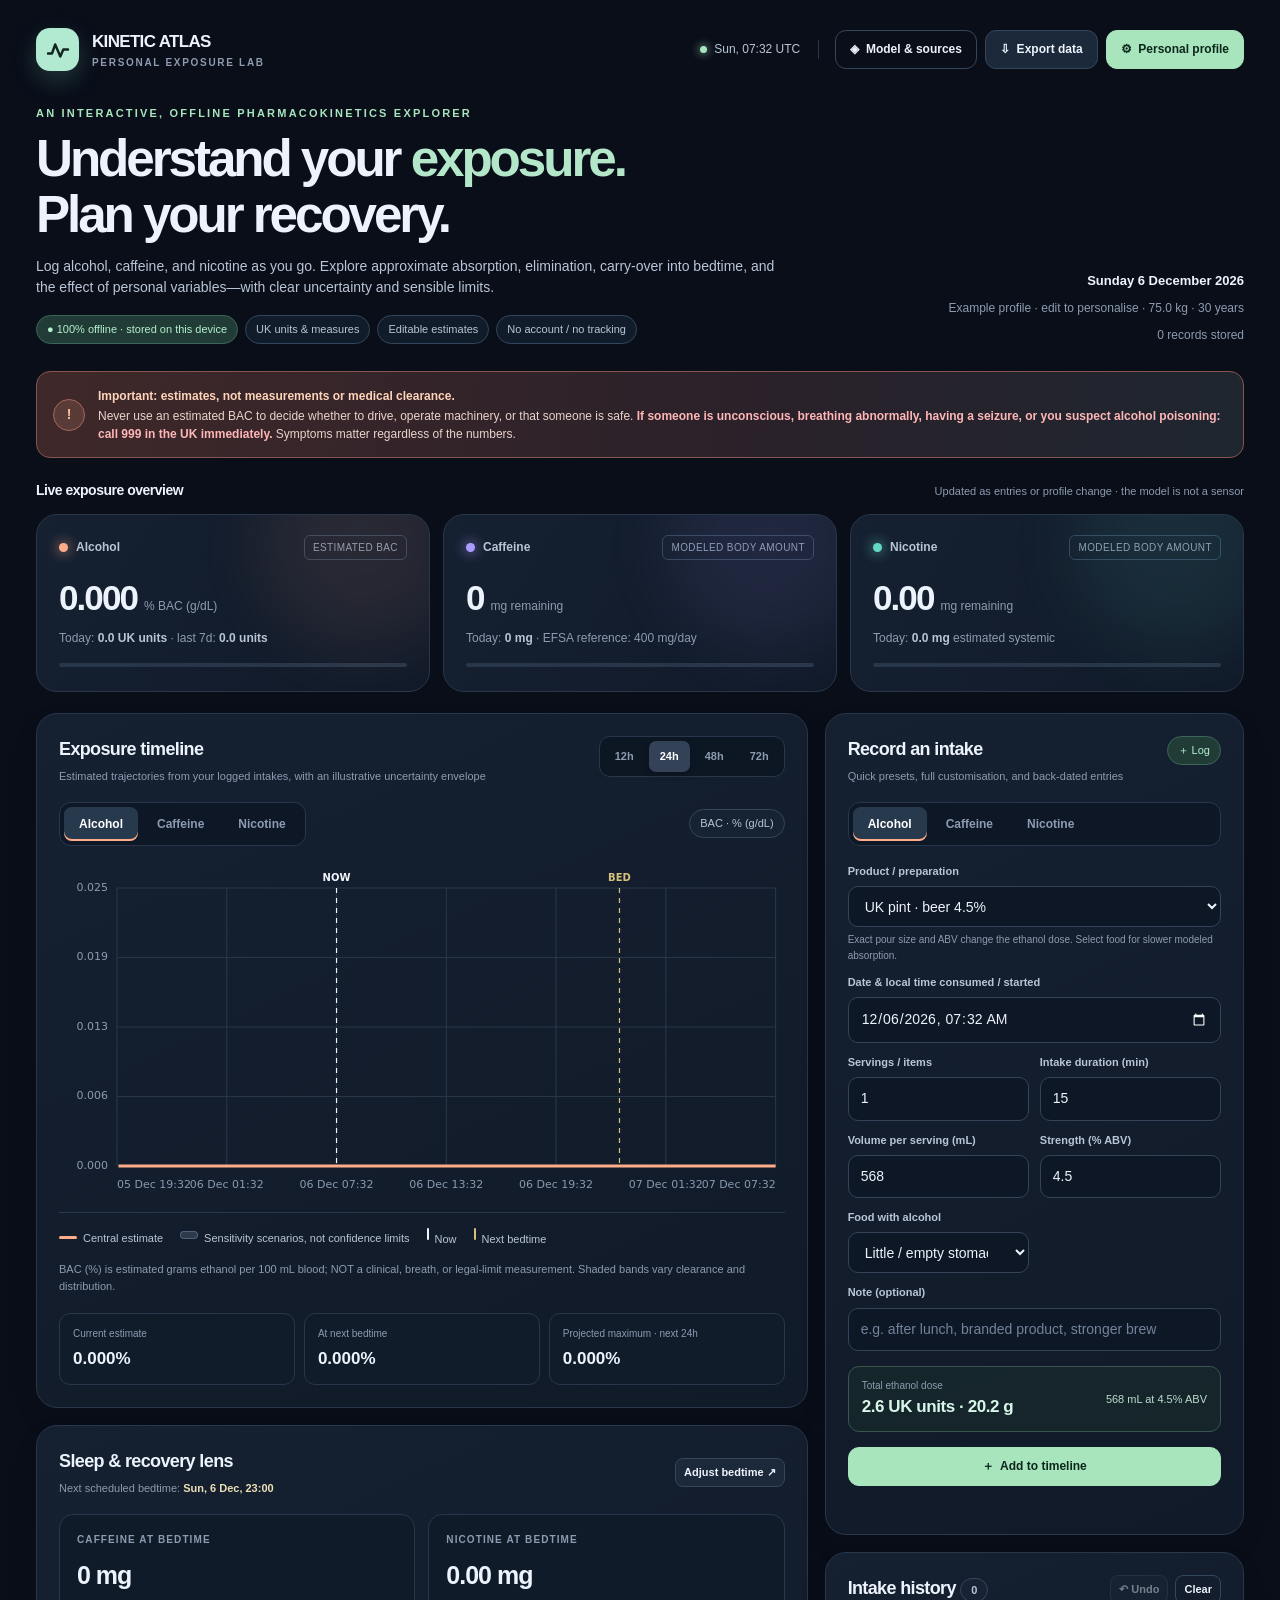
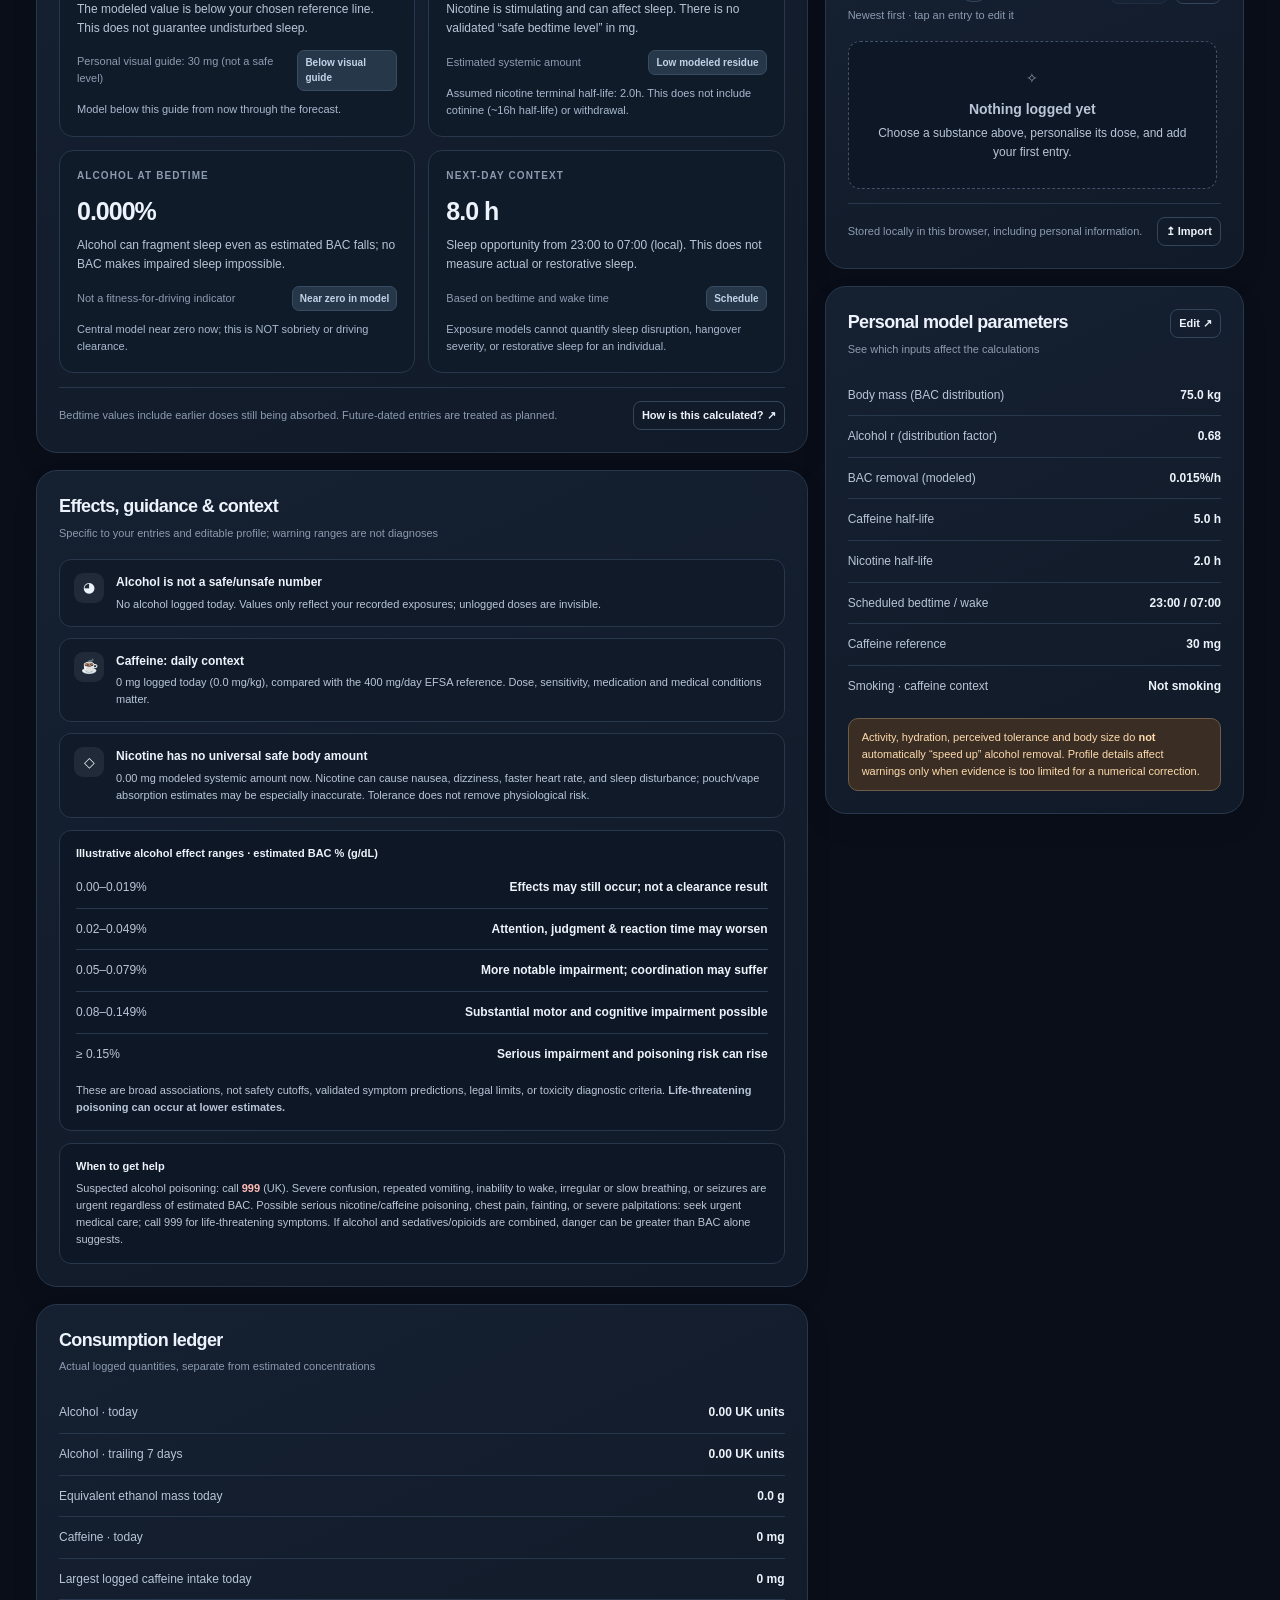
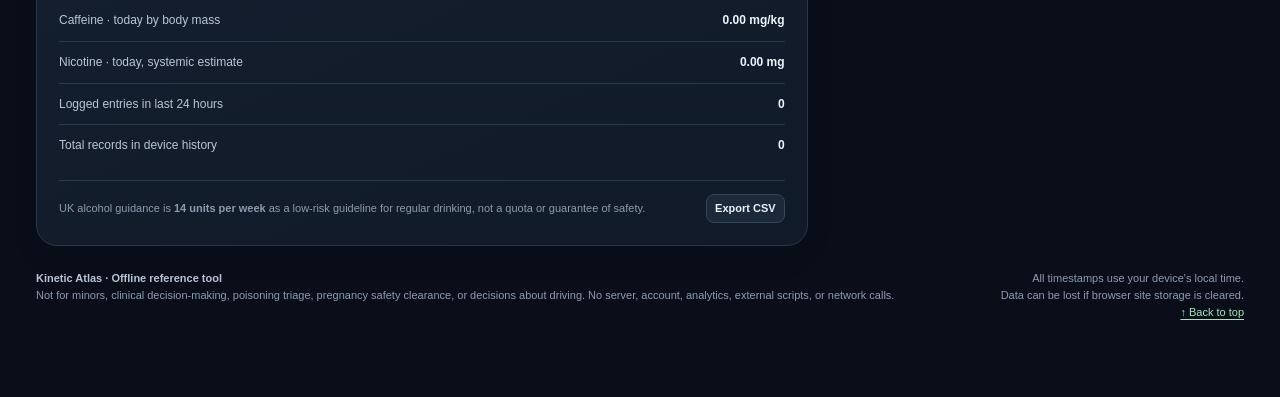
==== kinetic_atlas.html @ ae0a42f5 "Initial commit: standalone Kinetic Atlas page and CLAUDE.md" ====
<!DOCTYPE html><html lang="en"><head><meta charset="utf-8"><meta name="viewport" content="width=device-width,initial-scale=1"><meta name="theme-color" content="#0b111d"><meta name="description" content="Offline local-first alcohol caffeine nicotine pharmacokinetics explorer"><title>Kinetic Atlas · Personal exposure lab</title><style>
:root{color-scheme:dark;--bg:#090e19;--surface:#111a29;--border:#28374b;--border2:#34465c;--text:#edf3fc;--muted:#8d9bb0;--soft:#b9c5d6;--primary:#a8e5bd;--alc:#ffad89;--caf:#ac9cff;--nic:#63d9c5;--danger:#ff7d83;--warn:#ffd089;--shadow:0 20px 70px #0206105e;--radius:21px}*{box-sizing:border-box}[hidden]{display:none!important}html{scroll-behavior:smooth}body{margin:0;background:radial-gradient(ellipse 850px 480px at 8% -12%,#253e4d55,transparent 75%),radial-gradient(ellipse 1100px 600px at 97% -13%,#392b5b46,transparent 70%),var(--bg);font:14px/1.55 Inter,ui-sans-serif,-apple-system,BlinkMacSystemFont,"Segoe UI",sans-serif;color:var(--text);min-height:100vh}button,input,select,textarea{font:inherit}button{cursor:pointer}button:disabled{opacity:.45;cursor:not-allowed}a{color:var(--primary);text-decoration-thickness:1px;text-underline-offset:3px}a:focus-visible,button:focus-visible,input:focus-visible,select:focus-visible,textarea:focus-visible{outline:2px solid var(--primary);outline-offset:3px}h1,h2,h3,h4,p{margin:0}h1,h2,h3{letter-spacing:-.035em}p{color:var(--soft)}.shell{max-width:1510px;margin:auto;padding:28px 36px 76px}.topbar{display:flex;align-items:center;justify-content:space-between;gap:14px;flex-wrap:wrap;margin-bottom:34px}.brand{display:flex;align-items:center;gap:13px;text-decoration:none;color:var(--text)}.brandmark{width:43px;height:43px;border-radius:14px;background:#b1ead1;color:#11241d;display:grid;place-items:center;box-shadow:0 9px 24px #92e9c630}.brandname{font-size:17px;font-weight:850;letter-spacing:-.04em}.brandsub{font-size:10px;letter-spacing:.17em;color:var(--muted);font-weight:700}.toolbar{display:flex;align-items:center;gap:8px;flex-wrap:wrap}.live{font-variant-numeric:tabular-nums;color:var(--soft);border-right:1px solid var(--border);padding-right:18px;margin-right:8px;font-size:12px}.live i{display:inline-block;width:7px;height:7px;border-radius:50%;background:var(--primary);box-shadow:0 0 10px var(--primary);margin-right:7px}.btn{display:inline-flex;justify-content:center;align-items:center;gap:8px;padding:9px 14px;border:1px solid var(--border2);border-radius:11px;background:#1b293b;color:var(--text);font-weight:700;font-size:12px;transition:.15s ease;min-height:39px}.btn:hover{background:#28394c;border-color:#5d7085}.btn-primary{background:var(--primary);border-color:var(--primary);color:#0c271c}.btn-primary:hover{background:#d2f5dd;border-color:#d2f5dd}.btn-ghost{background:transparent}.btn-danger{border-color:#834951;color:#ffb3bb;background:#46292f}.btn-small{padding:5px 8px;min-height:28px;font-size:11px;border-radius:8px}.hero{display:grid;grid-template-columns:1fr auto;align-items:end;gap:18px;margin-bottom:27px}.eyebrow{color:var(--primary);font-size:11px;letter-spacing:.20em;text-transform:uppercase;font-weight:800;margin-bottom:9px}.hero h1{font-size:clamp(31px,4vw,55px);font-weight:800;line-height:1.1;letter-spacing:-.060em}.hero .intro{font-size:14px;margin-top:12px;max-width:750px}.hero-tags{display:flex;gap:7px;flex-wrap:wrap;margin-top:16px}.tag{font-size:11px;border:1px solid var(--border2);border-radius:100px;padding:5px 10px;color:var(--soft);background:#1a293a85}.tag.green{color:#b5efcf;border-color:#3b6658;background:#213c36}.hero-aside{display:flex;flex-direction:column;align-items:flex-end;gap:8px;text-align:right}.hero-aside b{font-size:13px}.hero-aside span{font-size:12px;color:var(--muted)}.banner{border:1px solid #85554f;background:linear-gradient(100deg,#3f2829,#2a212a 60%,#1e2630);border-radius:14px;padding:13px 16px;margin-bottom:22px;display:flex;align-items:center;gap:13px}.banner strong{font-size:12px;color:#ffd4ba}.banner p{font-size:12px;color:#ead3cb}.banner em{font-style:normal;color:#ffb6b6;font-weight:700}.banner .badge-round{border-radius:50%;background:#ffb18b24;border:1px solid #a6675d;color:#ffbd99;width:32px;height:32px;display:grid;place-items:center;flex-shrink:0;font-weight:900}.sectionlabel{display:flex;align-items:baseline;justify-content:space-between;gap:12px;margin-bottom:12px}.sectionlabel h2{font-size:14px;font-weight:760}.sectionlabel span{font-size:11px;color:var(--muted)}.metrics{display:grid;grid-template-columns:repeat(3,minmax(0,1fr));gap:13px;margin-bottom:21px}.metric{position:relative;overflow:hidden;border:1px solid var(--border);border-radius:var(--radius);background:linear-gradient(120deg,#152031,#111a29);min-height:178px;padding:20px 22px}.metric:before{content:"";position:absolute;inset:-75px -40px auto auto;height:210px;width:210px;border-radius:50%;opacity:.09;background:var(--tone);filter:blur(35px)}.metric.alcohol{--tone:var(--alc)}.metric.caffeine{--tone:var(--caf)}.metric.nicotine{--tone:var(--nic)}.metric-head{display:flex;justify-content:space-between;align-items:center;gap:12px}.compound{display:flex;gap:8px;align-items:center;color:var(--soft);font-size:12px;font-weight:750}.compound-dot{height:9px;width:9px;border-radius:50%;background:var(--tone);box-shadow:0 0 13px var(--tone)}.unit-chip{font-size:10px;letter-spacing:.04em;padding:4px 8px;border:1px solid var(--border2);border-radius:6px;color:var(--muted)}.metric-value{display:flex;align-items:baseline;gap:7px;margin-top:20px}.metric-value strong{font-weight:800;font-size:35px;line-height:1;letter-spacing:-.055em;font-variant-numeric:tabular-nums}.metric-value span{font-size:12px;color:var(--muted)}.metric-foot{color:var(--muted);font-size:12px;margin-top:13px}.metric-foot b{color:var(--soft)}.meter{height:4px;border-radius:6px;background:#283649;margin-top:16px;overflow:hidden}.meter>span{height:100%;display:block;background:var(--tone);border-radius:6px;transition:width .3s}.dashboard{display:grid;grid-template-columns:minmax(0,1.84fr) minmax(350px,1fr);gap:17px;align-items:start}.panel{border:1px solid var(--border);background:linear-gradient(155deg,#152031 0%,#111a28 95%);border-radius:var(--radius);box-shadow:0 12px 32px #0000000d;min-width:0}.panel-pad{padding:22px}.wide-column,.side-column{display:grid;gap:17px;min-width:0}.panel-title{display:flex;justify-content:space-between;align-items:start;gap:12px;margin-bottom:17px}.panel-title h2{font-size:18px;font-weight:800}.panel-title p{font-size:11px;color:var(--muted);margin-top:4px}.pill-btns{display:flex;gap:4px;padding:4px;border:1px solid var(--border);border-radius:11px;background:#0d1724}.pill-btns button{background:transparent;border:0;border-radius:7px;color:var(--muted);font-size:11px;font-weight:750;padding:7px 11px}.pill-btns button.active{background:#344257;color:white;box-shadow:0 2px 6px #0004}.plot-head{display:flex;align-items:center;justify-content:space-between;gap:14px;flex-wrap:wrap}.tabs{display:flex;gap:4px;padding:4px;background:#0d1725;border:1px solid var(--border);border-radius:12px;flex-wrap:wrap}.tabs button{border:0;background:transparent;color:var(--muted);padding:8px 15px;border-radius:8px;font-size:12px;font-weight:780}.tabs button.active{background:#27394d;color:white}.tabs .alcohol.active{box-shadow:inset 0 -2px var(--alc)}.tabs .caffeine.active{box-shadow:inset 0 -2px var(--caf)}.tabs .nicotine.active{box-shadow:inset 0 -2px var(--nic)}.chart-wrap{height:335px;position:relative;margin:22px -3px 3px;touch-action:pan-y}.chart-wrap canvas{width:100%;height:100%;display:block;cursor:crosshair}.chart-tooltip{display:none;position:absolute;z-index:4;pointer-events:none;background:#08111cee;border:1px solid #547084;border-radius:10px;padding:9px 12px;box-shadow:var(--shadow);min-width:164px;font-size:11px}.chart-tooltip strong{display:block;color:white;margin-bottom:4px}.chart-tooltip span{display:block;color:var(--soft)}.legend{display:flex;flex-wrap:wrap;gap:8px 17px;align-items:center;border-top:1px solid var(--border);padding-top:15px;margin-top:9px}.legend span{font-size:11px;color:var(--soft)}.legend i{display:inline-block;width:18px;height:3px;vertical-align:3px;margin-right:6px;background:#b2ddf0;border-radius:10px}.legend i.band{height:8px;background:#7e9ab13c;border:1px solid #7888ab80}.legend i.now{height:12px;width:2px;background:#f1f5fb}.legend i.bed{height:12px;width:2px;background:#d6c07b}.chart-note{margin-top:13px;font-size:11px;color:var(--muted)}.stats-row{display:grid;grid-template-columns:repeat(3,1fr);gap:9px;margin-top:18px}.statbox{border:1px solid var(--border);padding:12px 13px;background:#111c2b;border-radius:11px}.statbox span{display:block;font-size:10px;color:var(--muted);margin-bottom:4px}.statbox strong{font-size:17px;font-variant-numeric:tabular-nums}.statbox small{font-size:10px;color:var(--muted);font-weight:500}.sleep-head{display:flex;align-items:center;justify-content:space-between;gap:10px;flex-wrap:wrap}.sleep-grid{display:grid;grid-template-columns:1fr 1fr;gap:13px}.insight{border:1px solid var(--border);border-radius:14px;background:#101b2a;padding:17px}.insight .micro{color:var(--muted);text-transform:uppercase;letter-spacing:.11em;font-size:10px;font-weight:800}.insight .big{font-size:25px;font-weight:800;letter-spacing:-.04em;margin-top:8px;font-variant-numeric:tabular-nums}.insight p{font-size:12px;margin-top:6px}.insight .detail{color:#a8b9ce;font-size:11px;margin-top:10px}.kpi-mini{display:flex;align-items:center;justify-content:space-between;margin-top:12px;gap:10px}.badge-status{font-size:10px;border-radius:7px;background:#26374a;color:#c0d3e7;padding:4px 7px;border:1px solid #3a4c62;font-weight:700}.badge-status.warn{background:#453629;color:#ffddb1;border-color:#82614a}.badge-status.urgent{background:#4c2a32;color:#ffc1be;border-color:#875561}.source-row{border-top:1px solid var(--border);display:flex;justify-content:space-between;align-items:center;padding-top:13px;margin-top:14px;gap:10px;flex-wrap:wrap;color:var(--muted);font-size:11px}
.field label,.form-label{display:block;font-size:11px;color:var(--soft);font-weight:760;margin-bottom:6px}.input,select,textarea{width:100%;background:#0e1725;border:1px solid #354359;border-radius:10px;color:var(--text);padding:10px 12px;min-height:41px;outline:none;transition:border-color .15s}select{padding-right:24px}select option,select optgroup{background:#162234;color:white}.input:focus,select:focus,textarea:focus{border-color:#96d0b4;box-shadow:0 0 0 3px #8bd1ac19}.input::placeholder,textarea::placeholder{color:#72839b}.input[type="number"]{font-variant-numeric:tabular-nums}.formgrid{display:grid;grid-template-columns:repeat(2,minmax(0,1fr));gap:11px}.formgrid .full{grid-column:1/-1}.formhint{font-size:10px;color:var(--muted);margin-top:5px}.live-preview{display:flex;justify-content:space-between;gap:12px;border:1px solid #3a564e;background:#1a342d70;border-radius:11px;padding:11px 13px;margin:15px 0;align-items:center}.live-preview div{min-width:0}.live-preview small{display:block;font-size:10px;color:var(--muted)}.live-preview b{display:block;color:#d9f7e9;font-size:17px;letter-spacing:-.025em}.live-preview>span{font-size:11px;color:#bcdccf;text-align:right;max-width:190px}.entry-buttons{display:flex;gap:8px}.entry-buttons .btn-primary{flex:1}.feedback{min-height:18px;margin-top:8px;font-size:11px;color:#b0eac9}.history-tools{display:flex;gap:7px;align-items:center}.history-list{max-height:405px;overflow:auto;padding-right:4px;scrollbar-width:thin}.log-item{display:flex;align-items:center;gap:11px;padding:12px 2px;border-top:1px solid #29384a}.log-symbol{width:35px;height:35px;border-radius:11px;flex-shrink:0;background:#ffffff0a;display:grid;place-items:center;font-size:16px}.log-symbol.alcohol{color:var(--alc);background:#ffad8918}.log-symbol.caffeine{color:var(--caf);background:#ac9cff18}.log-symbol.nicotine{color:var(--nic);background:#63d9c518}.log-main{flex:1;min-width:0}.log-main b{font-size:12px;display:block;overflow:hidden;text-overflow:ellipsis;white-space:nowrap}.log-main small{font-size:10px;color:var(--muted);display:block}.log-dose{text-align:right;white-space:nowrap}.log-dose b{font-size:12px}.log-dose small{font-size:10px;color:var(--muted);display:block}.log-actions{display:flex;gap:2px}.log-actions button{color:var(--muted);background:transparent;border:0;font-size:13px;padding:4px;border-radius:5px}.log-actions button:hover{background:#ffffff16;color:var(--text)}.empty-state{padding:26px;text-align:center;background:#0e1725;border:1px dashed #405168;border-radius:12px;color:var(--muted)}.empty-state b{display:block;color:var(--soft);margin:9px 0 4px}.empty-state p{font-size:12px}.interpretation{display:grid;gap:11px}.info-card{display:flex;align-items:flex-start;gap:12px;border:1px solid var(--border);border-radius:12px;padding:13px 14px;background:#101a29}.info-icon{display:grid;place-items:center;width:30px;height:30px;flex-shrink:0;border-radius:9px;background:#ffffff12}.info-card b{display:block;font-size:12px}.info-card p{font-size:11px;margin-top:4px}.small-print{font-size:11px;color:var(--muted)}.fineprint{background:#0e1725;border:1px solid var(--border);border-radius:12px;padding:14px 16px;margin-top:12px}.fineprint h4{font-size:11px;margin-bottom:5px}.fineprint p{font-size:11px}.summary-table{width:100%;border-collapse:collapse;font-size:12px}.summary-table tr:not(:last-child) td{border-bottom:1px solid var(--border)}.summary-table td{padding:11px 0;color:var(--soft)}.summary-table td:last-child{text-align:right;color:var(--text);font-weight:750}.foot{display:grid;grid-template-columns:1fr auto;gap:15px;margin-top:24px;color:var(--muted);font-size:11px}.foot strong{color:var(--soft)}dialog{border:1px solid #42556d;border-radius:21px;background:#111c2b;color:var(--text);padding:0;width:min(760px,calc(100% - 22px));max-height:min(90vh,910px);box-shadow:0 30px 100px #000b}dialog::backdrop{background:#010710cc;backdrop-filter:blur(7px)}.dialog-body{padding:24px;overflow:auto;max-height:calc(90vh - 75px)}.dialog-head{display:flex;align-items:start;justify-content:space-between;gap:15px;padding:24px 24px 18px;border-bottom:1px solid var(--border)}.dialog-head h2{font-size:23px}.dialog-head p{font-size:12px;margin-top:5px}.dialog-footer{padding:15px 24px;border-top:1px solid var(--border);display:flex;gap:8px;justify-content:space-between;align-items:center;flex-wrap:wrap;background:#121e2d}.settings-block{border-top:1px solid var(--border);padding-top:18px;margin-top:18px}.settings-block:first-child{border-top:0;margin-top:0;padding-top:0}.settings-block h3{font-size:14px;margin-bottom:13px}.settings-grid{display:grid;grid-template-columns:repeat(3,1fr);gap:13px}.settings-note{font-size:11px;color:var(--muted);margin-top:12px}.sources-list{display:grid;gap:11px}.sources-list article{border:1px solid var(--border);border-radius:12px;padding:12px 15px;background:#0d1725}.sources-list article h4{font-size:12px;margin-bottom:5px}.sources-list article p{font-size:11px}.sources-list article a{font-size:11px;overflow-wrap:anywhere}.method-code{font-family:ui-monospace,SFMono-Regular,Consolas,monospace;color:#c5e7d8;background:#0d1725;border:1px solid var(--border);border-radius:10px;padding:13px;white-space:pre-wrap;font-size:11px}.notice{border:1px solid #6e5b49;background:#392d24;padding:10px 13px;border-radius:10px;font-size:11px;color:#ffdbad;margin-top:12px}.divider{height:1px;background:var(--border);margin:17px 0}.sr-only{position:absolute!important;width:1px;height:1px;padding:0;margin:-1px;overflow:hidden;clip:rect(0,0,0,0);white-space:nowrap;border:0}
@media(max-width:1120px){.dashboard{grid-template-columns:minmax(0,1.3fr) minmax(305px,.85fr)}.shell{padding:22px}.panel-pad{padding:18px}.hero h1{font-size:42px}}@media(max-width:900px){.dashboard{grid-template-columns:1fr}.side-column{grid-template-columns:repeat(2,minmax(0,1fr));align-items:start}.side-column>.panel:last-child{grid-column:1/-1}.hero-aside{display:none}}@media(max-width:680px){.shell{padding:15px 12px 45px}.hero{display:block;margin-top:12px}.hero h1{font-size:34px}.metrics{grid-template-columns:1fr;gap:9px}.metric{min-height:0;padding:15px 17px}.metric-value{margin-top:10px}.metric-value strong{font-size:29px}.meter{margin-top:10px}.topbar{margin-bottom:20px}.toolbar .live{width:100%;border-right:0;margin:0}.banner{align-items:flex-start}.side-column{grid-template-columns:1fr}.side-column>.panel:last-child{grid-column:auto}.sleep-grid{grid-template-columns:1fr}.settings-grid{grid-template-columns:repeat(2,1fr)}.plot-head{align-items:stretch}.chart-wrap{height:285px}.stats-row{grid-template-columns:1fr 1fr}.stats-row .statbox:last-child{grid-column:1/-1}.foot{grid-template-columns:1fr}.dialog-body{padding:16px}.dialog-head{padding:18px 16px}.dialog-footer{padding:12px 16px}}@media(prefers-reduced-motion:reduce){*,*:before,*:after{scroll-behavior:auto!important;transition:none!important}}
</style></head><body><div class="shell">
<header class="topbar"><a class="brand" href="#top"><span class="brandmark" aria-hidden="true"><svg width="26" height="26" viewBox="0 0 26 26" fill="none"><path d="M3 16.5h4l3.2-9 5.1 12 3-7H23" stroke="currentColor" stroke-width="2.4" stroke-linecap="round" stroke-linejoin="round"/></svg></span><span><span class="brandname">KINETIC ATLAS</span><span class="brandsub" style="display:block">PERSONAL EXPOSURE LAB</span></span></a><div class="toolbar"><span class="live"><i></i><span id="liveClock">Local time</span></span><button class="btn btn-ghost" id="scienceBtn">◈ &nbsp;Model &amp; sources</button><button class="btn" id="exportBtn">⇩ &nbsp;Export data</button><button class="btn btn-primary" id="profileBtn">⚙ &nbsp;Personal profile</button></div></header>
<main id="top"><section class="hero"><div><div class="eyebrow">An interactive, offline pharmacokinetics explorer</div><h1>Understand your <span style="color:#b4e7ca">exposure.</span><br>Plan your recovery.</h1><p class="intro">Log alcohol, caffeine, and nicotine as you go. Explore approximate absorption, elimination, carry-over into bedtime, and the effect of personal variables—with clear uncertainty and sensible limits.</p><div class="hero-tags"><span class="tag green">● 100% offline · stored on this device</span><span class="tag">UK units &amp; measures</span><span class="tag">Editable estimates</span><span class="tag">No account / no tracking</span></div></div><div class="hero-aside"><b id="dateHero">—</b><span id="profileHero">Example profile · edit to personalise</span><span id="entryHero">0 entries recorded</span></div></section>
<aside class="banner" role="note"><span class="badge-round">!</span><div><strong>Important: estimates, not measurements or medical clearance.</strong><p>Never use an estimated BAC to decide whether to drive, operate machinery, or that someone is safe. <em>If someone is unconscious, breathing abnormally, having a seizure, or you suspect alcohol poisoning: call 999 in the UK immediately.</em> Symptoms matter regardless of the numbers.</p></div></aside>
<div class="sectionlabel"><h2>Live exposure overview</h2><span>Updated as entries or profile change · the model is not a sensor</span></div><section class="metrics" aria-label="Current exposure"><article class="metric alcohol"><div class="metric-head"><span class="compound"><i class="compound-dot"></i>Alcohol</span><span class="unit-chip">ESTIMATED BAC</span></div><div class="metric-value"><strong id="metricAlc">0.000</strong><span>% BAC (g/dL)</span></div><div class="metric-foot" id="metricAlcSub">Today: 0.0 UK units</div><div class="meter"><span id="meterAlc" style="width:0%"></span></div></article><article class="metric caffeine"><div class="metric-head"><span class="compound"><i class="compound-dot"></i>Caffeine</span><span class="unit-chip">MODELED BODY AMOUNT</span></div><div class="metric-value"><strong id="metricCaf">0</strong><span>mg remaining</span></div><div class="metric-foot" id="metricCafSub">Today: 0 mg consumed</div><div class="meter"><span id="meterCaf" style="width:0%"></span></div></article><article class="metric nicotine"><div class="metric-head"><span class="compound"><i class="compound-dot"></i>Nicotine</span><span class="unit-chip">MODELED BODY AMOUNT</span></div><div class="metric-value"><strong id="metricNic">0.0</strong><span>mg remaining</span></div><div class="metric-foot" id="metricNicSub">Today: 0 mg estimated systemic intake</div><div class="meter"><span id="meterNic" style="width:0%"></span></div></article></section>
<div class="dashboard"><div class="wide-column"><section class="panel panel-pad" aria-labelledby="curveTitle"><div class="panel-title"><div><h2 id="curveTitle">Exposure timeline</h2><p>Estimated trajectories from your logged intakes, with an illustrative uncertainty envelope</p></div><div class="pill-btns" id="rangeButtons"><button data-range="12">12h</button><button class="active" data-range="24">24h</button><button data-range="48">48h</button><button data-range="72">72h</button></div></div><div class="plot-head"><div class="tabs" id="compoundTabs" role="tablist" aria-label="Chart substance"><button data-type="alcohol" class="alcohol active" role="tab" aria-selected="true">Alcohol</button><button data-type="caffeine" class="caffeine" role="tab" aria-selected="false">Caffeine</button><button data-type="nicotine" class="nicotine" role="tab" aria-selected="false">Nicotine</button></div><span id="plotUnit" class="tag">BAC · % (g/dL)</span></div><div class="chart-wrap" id="chartWrap"><canvas id="trajectory" role="img" aria-label="Estimated exposure over time">Canvas unsupported. Summary values are available below.</canvas><div class="chart-tooltip" id="chartTooltip"></div></div><div class="legend"><span><i id="legendLine"></i>Central estimate</span><span><i class="band"></i>Sensitivity scenarios, not confidence limits</span><span><i class="now"></i>Now</span><span><i class="bed"></i>Next bedtime</span></div><p class="chart-note" id="chartHelp">BAC is calculated in % (g of ethanol per dL of blood). It is not a breathalyser or a legal-limit assessment.</p><div class="stats-row"><div class="statbox"><span>Current estimate</span><strong id="chartNow">—</strong></div><div class="statbox"><span>At next bedtime</span><strong id="chartBed">—</strong></div><div class="statbox"><span>Projected maximum · next 24h</span><strong id="chartPeak">—</strong></div></div></section>
<section class="panel panel-pad" aria-labelledby="sleepTitle"><div class="panel-title sleep-head"><div><h2 id="sleepTitle">Sleep &amp; recovery lens</h2><p>Next scheduled bedtime: <b id="bedtimeText" style="color:#ecdfb4">—</b></p></div><button class="btn btn-small" id="sleepEditBtn">Adjust bedtime ↗</button></div><div class="sleep-grid"><div class="insight"><div class="micro">Caffeine at bedtime</div><div class="big" id="bedCaf">—</div><p id="bedCafText">Caffeine remaining may affect some people's ability to fall or stay asleep.</p><div class="kpi-mini"><span class="small-print" id="cafGuideLine">Personal visual guide: 30 mg</span><span class="badge-status" id="cafSleepBadge">Estimate</span></div><div class="detail" id="cafCross">—</div></div><div class="insight"><div class="micro">Nicotine at bedtime</div><div class="big" id="bedNic">—</div><p>Nicotine is stimulating and can affect sleep. There is no validated “safe bedtime level” in mg.</p><div class="kpi-mini"><span class="small-print">Estimated systemic amount</span><span class="badge-status" id="nicSleepBadge">Estimate</span></div><div class="detail" id="nicCross">—</div></div><div class="insight"><div class="micro">Alcohol at bedtime</div><div class="big" id="bedAlc">—</div><p id="bedAlcText">Alcohol can fragment sleep even as estimated BAC falls; no BAC makes impaired sleep impossible.</p><div class="kpi-mini"><span class="small-print">Not a fitness-for-driving indicator</span><span class="badge-status" id="alcSleepBadge">Estimate</span></div><div class="detail" id="alcCross">—</div></div><div class="insight"><div class="micro">Next-day context</div><div class="big" id="sleepDuration">8.0 h</div><p id="sleepContext">Planned sleep opportunity, not predicted actual sleep or sleep quality.</p><div class="kpi-mini"><span class="small-print">Based on bedtime and wake time</span><span class="badge-status">Schedule</span></div><div class="detail">Exposure models cannot quantify sleep disruption, hangover severity, or restorative sleep for an individual.</div></div></div><div class="source-row"><span>Bedtime values include earlier doses still being absorbed. Future-dated entries are treated as planned.</span><button class="btn btn-small btn-ghost" id="sourcesInlineBtn">How is this calculated? ↗</button></div></section>
<section class="panel panel-pad" aria-labelledby="interpretTitle"><div class="panel-title"><div><h2 id="interpretTitle">Effects, guidance &amp; context</h2><p>Specific to your entries and editable profile; warning ranges are not diagnoses</p></div></div><div class="interpretation" id="interpretation"></div><div class="fineprint"><h4>Illustrative alcohol effect ranges · estimated BAC % (g/dL)</h4><table class="summary-table"><tbody><tr><td>0.00–0.019%</td><td>Effects may still occur; not a clearance result</td></tr><tr><td>0.02–0.049%</td><td>Attention, judgment &amp; reaction time may worsen</td></tr><tr><td>0.05–0.079%</td><td>More notable impairment; coordination may suffer</td></tr><tr><td>0.08–0.149%</td><td>Substantial motor and cognitive impairment possible</td></tr><tr><td>≥ 0.15%</td><td>Serious impairment and poisoning risk can rise</td></tr></tbody></table><p style="margin-top:8px">These are broad associations, not safety cutoffs, validated symptom predictions, legal limits, or toxicity diagnostic criteria. <b>Life-threatening poisoning can occur at lower estimates.</b></p></div><div class="fineprint"><h4>When to get help</h4><p>Suspected alcohol poisoning: call <strong style="color:#ffbbb5">999</strong> (UK). Severe confusion, repeated vomiting, inability to wake, irregular or slow breathing, or seizures are urgent regardless of estimated BAC. Possible serious nicotine/caffeine poisoning, chest pain, fainting, or severe palpitations: seek urgent medical care; call 999 for life-threatening symptoms. If alcohol and sedatives/opioids are combined, danger can be greater than BAC alone suggests.</p></div></section>
<section class="panel panel-pad" aria-labelledby="summaryTitle"><div class="panel-title"><div><h2 id="summaryTitle">Consumption ledger</h2><p>Actual logged quantities, separate from estimated concentrations</p></div></div><table class="summary-table"><tbody id="summaryRows"></tbody></table><div class="source-row"><span>UK alcohol guidance is <b>14 units per week</b> as a low-risk guideline for regular drinking, not a quota or guarantee of safety.</span><button class="btn btn-small" id="downloadCsvBtn">Export CSV</button></div></section></div>
<div class="side-column"><section class="panel panel-pad" aria-labelledby="addTitle"><div class="panel-title"><div><h2 id="addTitle">Record an intake</h2><p>Quick presets, full customisation, and back-dated entries</p></div><span class="tag green">＋ Log</span></div><form id="entryForm" autocomplete="off"><div class="tabs" id="intakeTabs" role="group" aria-label="Intake type" style="margin-bottom:17px"><button type="button" class="active alcohol" data-type="alcohol">Alcohol</button><button type="button" data-type="caffeine" class="caffeine">Caffeine</button><button type="button" data-type="nicotine" class="nicotine">Nicotine</button></div><div class="formgrid"><div class="field full"><label for="preset">Product / preparation</label><select id="preset"></select><div class="formhint" id="presetHint">Each preset is an editable starting point, not a laboratory value.</div></div><div class="field full"><label for="entryTime">Date &amp; local time consumed / started</label><input class="input" type="datetime-local" id="entryTime" required step="60"></div><div class="field"><label for="entryQty">Servings / items</label><input class="input" id="entryQty" type="number" min="0.1" max="100" step="0.1" value="1" required></div><div class="field"><label for="entryDuration">Intake duration (min)</label><input class="input" id="entryDuration" type="number" min="0" max="2880" step="1" value="15" required></div><div class="field alcohol-only"><label for="entryVolume">Volume per serving (mL)</label><input class="input" type="number" id="entryVolume" min="0" max="10000" step="1" value="568"></div><div class="field alcohol-only"><label for="entryAbv">Strength (% ABV)</label><input class="input" type="number" id="entryAbv" min="0" max="100" step="0.1" value="5"></div><div class="field alcohol-only"><label for="entryFood">Food with alcohol</label><select id="entryFood"><option value="no">Little / empty stomach</option><option value="yes">With food (slower onset)</option></select></div><div class="field caffeine-only" hidden><label for="entryCafMg">Caffeine per serving (mg)</label><input class="input" type="number" id="entryCafMg" min="0" max="2000" step="1" value="80"></div><div class="field caffeine-only" hidden><label for="entryCafVol">Cup / serving volume (mL)</label><input class="input" type="number" id="entryCafVol" min="0" max="5000" step="1" value="30"></div><div class="field nicotine-only" hidden><label for="entryNicMg">Nicotine per item (mg)</label><input class="input" type="number" id="entryNicMg" min="0" max="100" step="0.1" value="1.2"></div><div class="field nicotine-only" hidden><label for="entryNicF">Estimated absorbed (%)</label><input class="input" type="number" id="entryNicF" min="1" max="100" step="1" value="100"></div><div class="field full"><label for="entryNote">Note (optional)</label><input class="input" id="entryNote" type="text" maxlength="160" placeholder="e.g. after lunch, branded product, stronger brew"></div></div><div class="live-preview"><div><small id="entryCalcLabel">Calculated ethanol dose</small><b id="entryCalc">—</b></div><span id="entryCalcDetail">Label strength and exact pour size matter.</span></div><div class="entry-buttons"><button type="submit" class="btn btn-primary" id="addBtn">＋ &nbsp;Add to timeline</button><button type="button" class="btn" id="cancelEditBtn" hidden>Cancel</button></div><div class="feedback" id="entryFeedback" role="status" aria-live="polite"></div></form></section>
<section class="panel panel-pad" aria-labelledby="historyTitle"><div class="panel-title"><div><h2 id="historyTitle">Intake history <span id="historyCount" class="tag">0</span></h2><p>Newest first · tap an entry to edit it</p></div><div class="history-tools"><button class="btn btn-small" id="undoBtn" title="Undo last change">↶ Undo</button></div></div><div class="history-list" id="historyList"></div><div class="source-row"><span>Stored locally in this browser, including personal information.</span><button class="btn btn-small btn-ghost" id="importBtn">↥ Import</button></div></section>
<section class="panel panel-pad" aria-labelledby="profileSummaryTitle"><div class="panel-title"><div><h2 id="profileSummaryTitle">Personal model parameters</h2><p>See which inputs affect the calculations</p></div><button class="btn btn-small btn-ghost" id="editProfileSmall">Edit ↗</button></div><table class="summary-table"><tbody id="profileSummary"></tbody></table><div class="notice">Activity, hydration, perceived tolerance and body size do <b>not</b> automatically “speed up” alcohol removal. Profile details affect warnings only when evidence is too limited for a numerical correction.</div></section></div></div>
<footer class="foot"><div><strong>Kinetic Atlas · Offline reference tool</strong><br>Not for minors, clinical decision-making, poisoning triage, pregnancy safety clearance, or decisions about driving. No server, account, analytics, external scripts, or network calls.</div><div style="text-align:right">All timestamps use your device's local time.<br>Data can be lost if browser site storage is cleared.<br><a href="#top">↑ Back to top</a></div></footer></main></div><input type="file" id="importInput" accept="application/json,.json" hidden>
<dialog id="profileDialog" aria-labelledby="profileDialogTitle"><div class="dialog-head"><div><h2 id="profileDialogTitle">Personalise your model</h2><p>More context improves interpretation; only evidence-supported parameters change numerical forecasts.</p></div><button class="btn btn-small" data-close="profileDialog" aria-label="Close profile">✕</button></div><form id="profileForm"><div class="dialog-body">
<div class="settings-block"><h3>01 / Physiology &amp; lifestyle</h3><div class="settings-grid"><div class="field"><label for="pAge">Age (years)</label><input class="input" type="number" id="pAge" min="18" max="110" step="1" required></div><div class="field"><label for="pWeight">Weight (kg)</label><input class="input" type="number" id="pWeight" min="30" max="300" step="0.1" required></div><div class="field"><label for="pHeight">Height (cm)</label><input class="input" type="number" id="pHeight" min="120" max="230" step="1" required></div><div class="field"><label for="pR">Alcohol distribution (r)</label><select id="pR"><option value="0.68">Higher-water reference · 0.68</option><option value="0.55">Lower-water reference · 0.55</option><option value="custom">Custom (advanced)</option></select></div><div class="field" id="pRCustomWrap"><label for="pRCustom">Custom r (0.45–0.80)</label><input class="input" type="number" min="0.45" max="0.80" step="0.01" id="pRCustom"></div><div class="field"><label for="pActivity">Usual activity</label><select id="pActivity"><option value="sedentary">Mostly sedentary</option><option value="moderate">Moderately active</option><option value="vigorous">Very active</option></select></div><div class="field"><label for="pMeals">Typical meals</label><select id="pMeals"><option value="regular">Regular meals</option><option value="variable">Irregular / variable</option><option value="restricted">Often low food intake</option></select></div><div class="field"><label for="pTolerance">Subjective stimulant sensitivity</label><select id="pTolerance"><option value="high">High sensitivity</option><option value="typical">Typical / unknown</option><option value="low">Low perceived sensitivity</option></select></div><div class="field"><label for="pNicUse">Nicotine use pattern</label><select id="pNicUse"><option value="none">None / occasional</option><option value="daily">Daily use</option><option value="former">Recently stopped</option></select></div></div><p class="settings-note">The alcohol distribution coefficient r is a coarse proxy for body water, not a biological sex test. Height, activity, age and tolerance are retained for context but are not inserted into unvalidated metabolism formulas.</p></div>
<div class="settings-block"><h3>02 / Metabolism &amp; safety context</h3><div class="settings-grid"><div class="field"><label for="pSmoker">Combustible tobacco smoking</label><select id="pSmoker"><option value="no">No</option><option value="yes">Currently smoking regularly</option><option value="former">Stopped recently</option></select></div><div class="field"><label for="pPregnant">Pregnancy / breastfeeding context</label><select id="pPregnant"><option value="no">No</option><option value="pregnant">Pregnant / possibly pregnant</option><option value="breastfeeding">Breastfeeding</option></select></div><div class="field"><label for="pHormonal">Combined hormonal contraceptives</label><select id="pHormonal"><option value="no">No / unknown</option><option value="yes">Yes</option></select></div><div class="field"><label for="pLiver">Liver health / clearance concern</label><select id="pLiver"><option value="no">None known</option><option value="yes">Liver condition / impaired clearance</option></select></div><div class="field"><label for="pMeds">Drug interactions affecting metabolism</label><select id="pMeds"><option value="no">None known / unsure</option><option value="yes">Possible interaction / CYP1A2 inhibitor</option></select></div><div class="field"><label for="pSleepSensitive">Sleep sensitivity to caffeine</label><select id="pSleepSensitive"><option value="usual">Usual / unknown</option><option value="high">Very sensitive</option><option value="low">Less sensitive</option></select></div></div><p class="settings-note">Pregnancy, liver illness, interacting medication and hormonal contraceptives can change pharmacokinetics considerably. The automatic half-life is a broad scenario; confirm medications with a clinician. Smoking tobacco—not nicotine alone—can alter caffeine clearance.</p></div>
<div class="settings-block"><h3>03 / Timing &amp; model knobs</h3><div class="settings-grid"><div class="field"><label for="pBed">Target bedtime (local)</label><input class="input" type="time" id="pBed" required></div><div class="field"><label for="pWake">Target wake time (local)</label><input class="input" type="time" id="pWake" required></div><div class="field"><label for="pCafHalf">Caffeine half-life (hours)</label><input class="input" type="number" id="pCafHalf" min="1.5" max="20" step="0.5" required></div><div class="field"><label for="pNicHalf">Nicotine half-life (hours)</label><input class="input" type="number" id="pNicHalf" min="1" max="8" step="0.1" required></div><div class="field"><label for="pAlcRate">Alcohol BAC clearance (%/h)</label><input class="input" type="number" id="pAlcRate" min="0.005" max="0.030" step="0.001" required></div><div class="field"><label for="pCafGuide">Sleep visual guide (mg caffeine)</label><input class="input" type="number" id="pCafGuide" min="0" max="200" step="5" required></div></div><p class="settings-note">Initial assumptions: caffeine 5h, nicotine 2h, ethanol 0.015 % BAC/hour. The bedtime caffeine guide is a <b>user-selected reference line, not an evidence-based threshold</b>. Adjust half-lives for sensitivity testing, not to self-diagnose metabolism.</p><button type="button" class="btn btn-small" id="autoHalfBtn" style="margin-top:10px">↻ Suggest caffeine half-life from profile</button></div></div><div class="dialog-footer"><span class="small-print">Changes only affect this device. Existing doses remain unchanged.</span><div style="display:flex;gap:8px"><button type="button" class="btn" data-close="profileDialog">Cancel</button><button class="btn btn-primary" type="submit">Save profile</button></div></div></form></dialog>
<dialog id="scienceDialog" aria-labelledby="scienceDialogTitle"><div class="dialog-head"><div><h2 id="scienceDialogTitle">Model, evidence &amp; limitations</h2><p>Method transparency is part of the feature—not fine print.</p></div><button class="btn btn-small" data-close="scienceDialog">✕</button></div><div class="dialog-body">
<div class="settings-block"><h3>What the curves mean</h3><p style="font-size:12px">The alcohol line approximates blood ethanol concentration (BAC, g/dL = %); it is <b>not</b> a blood or breath measurement. Caffeine and nicotine lines track estimated systemic <b>amount remaining (mg)</b> in a simplified compartment, not a direct measurement of plasma concentration or receptor occupancy. The shaded regions are hypothetical parameter scenarios, <b>not statistical confidence intervals</b>. Sensitivity to substances is not determined by concentration alone.</p></div>
<div class="settings-block"><h3>Core calculations</h3><div class="method-code">UK alcohol units = volume_mL × ABV_% ÷ 1000
Ethanol mass_g ≈ volume_mL × (ABV_% ÷ 100) × 0.789
BAC_% after absorption ≈ ethanol_g ÷ (r × weight_kg × 10)
BAC evolution: add modeled absorbed increments; subtract beta_%/hour to zero
Caffeine/nicotine: linear 1-compartment absorption + first-order elimination
Elimination k = ln(2) ÷ half_life_hours
Product administration is uniform over entered intake duration.</div><p class="settings-note">Absorption is approximate: stomach contents, drink strength, formulation, gastric emptying, time of last dose and individual physiology matter. Alcohol clearance is modeled at a constant BAC rate; caffeine and nicotine follow exponential elimination. No attempt is made to model cotinine, acetaldehyde, active caffeine metabolites, genetic variants, withdrawal, tolerance or combined-drug interactions. For acute and chronic illness, these simplifications may be wrong.</p></div>
<div class="settings-block"><h3>Parameter assumptions and boundaries</h3><p style="font-size:12px">Alcohol uses r = 0.68 or 0.55 (editable), clearance default 0.015 %/h, and absorption delay depending on food. Illustrative alcohol bands change r by ±0.06 and clearance roughly between 0.010 and 0.022 %/h. Caffeine typical adult terminal half-life ~5h (range often 3–7h, sometimes much longer in pregnancy/interactions), with fast oral absorption. Nicotine average terminal half-life ~2h (often 1–4h), product-dependent uptake. Bands vary half-life (0.7× to 1.5×). A cigarette typically delivers ~1–2mg systemic nicotine; pouches and vapes vary widely. Pouch absorbed % is <b>an editable approximation</b> and is not a validated universal fraction. Patch presets represent release of stated systemic mg over 16–24h. Coffee concentrations vary with beans, recipes, yields and brew ratios; always correct estimates against labels when possible.</p></div>
<div class="settings-block"><h3>How to interpret guidance</h3><p style="font-size:12px">EFSA considers up to 200mg in one caffeine dose and 400mg/day generally without safety concern for healthy non-pregnant adults, and up to 200mg/day in pregnancy. These are reference assessments, <b>not individual targets or guarantees</b>. Around 100mg near bedtime may disrupt sleep in some adults. UK NHS advises no more than 14 alcohol units/week on a regular basis, spread over 3 or more days; no amount is completely risk free. Acute intoxication can occur at lower BAC than reference bands, with tolerance and co-exposures altering symptoms. Nicotine has no safe-intake threshold applicable to everybody. This tool cannot estimate sleep architecture, fitness to drive, toxicity, dependence, legal BAC or risk of injury.</p></div>
<div class="settings-block"><h3>Sources (links are reference-only; app still works offline)</h3><div class="sources-list">
<article><h4>UK NHS · Alcohol units &amp; measures</h4><p>1 UK unit = 10mL or approximately 8g of ethanol. Drink strengths and portion sizes.</p><a href="https://www.nhs.uk/live-well/alcohol-advice/calculating-alcohol-units/" target="_blank" rel="noopener noreferrer">nhs.uk · calculating alcohol units</a></article>
<article><h4>UK NHS · Alcohol poisoning</h4><p>Symptom-based emergency recognition and advice to call 999.</p><a href="https://www.nhs.uk/conditions/alcohol-poisoning/" target="_blank" rel="noopener noreferrer">nhs.uk · alcohol poisoning</a></article>
<article><h4>European Food Safety Authority · Caffeine</h4><p>Healthy adult/pregnancy intake reference values and common beverage dose estimates.</p><a href="https://www.efsa.europa.eu/en/topics/topic/caffeine" target="_blank" rel="noopener noreferrer">efsa.europa.eu · caffeine</a></article>
<article><h4>NCBI Bookshelf · Caffeine (StatPearls)</h4><p>Absorption, typical elimination half-life and important modifiers.</p><a href="https://www.ncbi.nlm.nih.gov/books/NBK519490/" target="_blank" rel="noopener noreferrer">ncbi.nlm.nih.gov · caffeine kinetics</a></article>
<article><h4>NCBI Bookshelf · Nicotine &amp; product bioavailability</h4><p>Ranges for absorbed nicotine from cigarettes and nicotine replacement, half-life.</p><a href="https://www.ncbi.nlm.nih.gov/books/NBK53018/table/ch4.t4/" target="_blank" rel="noopener noreferrer">ncbi.nlm.nih.gov · nicotine absorption table</a></article>
<article><h4>Benowitz et al. / NCBI Bookshelf · Nicotine pharmacokinetics</h4><p>Terminal nicotine half-life around two hours, with product-dependent exposure.</p><a href="https://www.ncbi.nlm.nih.gov/books/NBK507191/" target="_blank" rel="noopener noreferrer">ncbi.nlm.nih.gov · nicotine</a></article>
<article><h4>Sleep research · Caffeine dose &amp; timing (2024/2025)</h4><p>400mg caffeine within 12h of bedtime can harm sleep in a crossover study. Effects vary by individual.</p><a href="https://pubmed.ncbi.nlm.nih.gov/39377163/" target="_blank" rel="noopener noreferrer">pubmed.ncbi.nlm.nih.gov · trial</a></article>
<article><h4>NIH / NCBI · Nicotine pouches trial</h4><p>Observed pouch nicotine Tmax and large formulation differences.</p><a href="https://pmc.ncbi.nlm.nih.gov/articles/PMC8917032/" target="_blank" rel="noopener noreferrer">pmc.ncbi.nlm.nih.gov · pouch pharmacokinetics</a></article>
</div></div><div class="settings-block"><h3>Data handling</h3><p style="font-size:12px">This file makes no outbound requests, stores your profile and entries using browser localStorage (if enabled), and can export/import a JSON backup or CSV ledger. Data may be exposed to anyone who can access this browser profile. Keep exports private. Opening the file under a different file path or browser can produce a different storage area. Browser private/incognito mode may not persist data.</p></div>
</div><div class="dialog-footer"><span class="small-print">Designed for education, not medical diagnosis or care.</span><button class="btn btn-primary" data-close="scienceDialog">Got it</button></div></dialog>
<script>
(()=>{'use strict';
const $=id=>document.getElementById(id), H=3600000, M=60000, DAY=24*H, KEY='kinetic-atlas-offline-v2';
const TYPES=['alcohol','caffeine','nicotine'];
const defaults={age:30,weight:75,height:175,r:'0.68',rCustom:0.62,activity:'moderate',meals:'regular',tolerance:'typical',nicUse:'none',smoker:'no',pregnant:'no',hormonal:'no',liver:'no',meds:'no',sleepSensitive:'usual',bed:'23:00',wake:'07:00',cafHalf:5,nicHalf:2,alcRate:.015,cafGuide:30};
const P={
 alcohol:[
 ['pint45','UK pint · beer 4.5%',568,4.5,'Beer & cider'],['pint5','UK pint · lager 5%',568,5,'Beer & cider'],['pint36','UK pint · session beer 3.6%',568,3.6,'Beer & cider'],['pint65','UK pint · strong beer 6.5%',568,6.5,'Beer & cider'],['stout','UK pint · stout 4.2%',568,4.2,'Beer & cider'],['cider','UK pint · cider 4.5%',568,4.5,'Beer & cider'],['half','UK half pint · 4.5%',284,4.5,'Beer & cider'],['beer330','Bottle · beer 330 mL 5%',330,5,'Cans & bottles'],['beer440','Can · beer 440 mL 4.5%',440,4.5,'Cans & bottles'],['beer500','Can · beer 500 mL 5%',500,5,'Cans & bottles'],['strong440','Can · strong lager 440 mL 8%',440,8,'Cans & bottles'],['alcopop','Alcopop · 275 mL 4.6%',275,4.6,'Cans & bottles'],['wine125','Small wine · 125 mL 12%',125,12,'Wine & sparkling'],['wine175','Medium wine · 175 mL 12%',175,12,'Wine & sparkling'],['wine250','Large wine · 250 mL 12%',250,12,'Wine & sparkling'],['winebottle','Wine bottle · 750 mL 13%',750,13,'Wine & sparkling'],['champagne','Sparkling · 125 mL 12%',125,12,'Wine & sparkling'],['shot25','UK spirit shot · 25 mL 40%',25,40,'Spirits & mixed'],['shot35','Large spirit shot · 35 mL 40%',35,40,'Spirits & mixed'],['double','Double spirit · 50 mL 40%',50,40,'Spirits & mixed'],['cocktail','Cocktail · 150 mL 15% (estimate)',150,15,'Spirits & mixed'],['liqueur','Liqueur · 50 mL 20%',50,20,'Spirits & mixed'],['custom','Custom alcoholic drink',250,5,'Custom']
 ],
 caffeine:[
 ['espresso','Espresso · single (30 mL)',30,65,'Coffee · espresso'],['doubleespresso','Espresso · double (60 mL)',60,130,'Coffee · espresso'],['ristretto','Ristretto · 20 mL',20,55,'Coffee · espresso'],['americano','Americano · 250 mL',250,130,'Coffee · espresso'],['flatwhite','Flat white · 180 mL',180,130,'Coffee · espresso'],['latte','Latte · 300 mL',300,130,'Coffee · espresso'],['cappuccino','Cappuccino · 180 mL',180,65,'Coffee · espresso'],['v60','V60 pour-over · 250 mL',250,120,'Filter & brew'],['v60large','V60 large · 350 mL',350,165,'Filter & brew'],['chemex','Chemex · 300 mL',300,140,'Filter & brew'],['chemexlarge','Chemex large · 500 mL',500,220,'Filter & brew'],['filter','Batch filter · 200 mL',200,90,'Filter & brew'],['french','French press · 250 mL',250,110,'Filter & brew'],['moka','Moka pot cup · 60 mL',60,100,'Filter & brew'],['aeropress','AeroPress · 220 mL',220,110,'Filter & brew'],['coldbrew','Cold brew · 300 mL',300,170,'Filter & brew'],['instant','Instant coffee · 250 mL',250,75,'Filter & brew'],['blacktea','Black tea · 220 mL',220,50,'Tea & other'],['greentea','Green tea · 220 mL',220,30,'Tea & other'],['matcha','Matcha · 2g powder',200,65,'Tea & other'],['chai','Chai tea · 250 mL',250,50,'Tea & other'],['cola','Cola · 330 mL',330,35,'Drinks & supplements'],['energydrink','Energy drink · 250 mL',250,80,'Drinks & supplements'],['energy500','Energy drink · 500 mL',500,160,'Drinks & supplements'],['preworkout','Pre-workout · one serving',250,200,'Drinks & supplements'],['cafpill','Caffeine tablet · 100 mg',0,100,'Drinks & supplements'],['chocolate','Dark chocolate · 50 g',0,25,'Drinks & supplements'],['custom','Custom caffeine item',250,100,'Custom']
 ],
 nicotine:[
 ['cig','Cigarette · absorbed nicotine',1.2,100,5,28,'Smoked · systemic estimate'],['ciglight','Cigarette · lower delivery (estimate)',0.8,100,5,28,'Smoked · systemic estimate'],['cigar','Cigar · systemic estimate (very variable)',1.5,100,25,6,'Smoked · systemic estimate'],['pouch3','Nicotine pouch · 3 mg label',3,30,30,2.5,'Oral nicotine · label strength'],['pouch4','Nicotine pouch · 4 mg label',4,30,30,2.5,'Oral nicotine · label strength'],['pouch6','Nicotine pouch · 6 mg label',6,30,30,2.5,'Oral nicotine · label strength'],['pouch9','Nicotine pouch · 9 mg label',9,30,30,2.5,'Oral nicotine · label strength'],['pouch12','Nicotine pouch · 12 mg label',12,30,30,2.5,'Oral nicotine · label strength'],['gum2','Nicotine gum · 2 mg label',2,50,30,3,'NRT · label strength'],['gum4','Nicotine gum · 4 mg label',4,50,30,3,'NRT · label strength'],['lozenge2','Nicotine lozenge · 2 mg',2,50,30,3,'NRT · label strength'],['lozenge4','Nicotine lozenge · 4 mg',4,50,30,3,'NRT · label strength'],['vape','Vape session · entered ABSORBED mg',1,100,10,18,'Vaping · systemic guess'],['patch7','Patch · 7 mg delivered / 24 h',7,100,1440,1,'Patch · delivered over time'],['patch14','Patch · 14 mg delivered / 24 h',14,100,1440,1,'Patch · delivered over time'],['patch21','Patch · 21 mg delivered / 24 h',21,100,1440,1,'Patch · delivered over time'],['patch15','Patch · 15 mg delivered / 16 h',15,100,960,1,'Patch · delivered over time'],['custom','Custom nicotine product',4,30,30,3,'Custom']
 ]
};
const clamp=(v,lo,hi)=>Math.min(hi,Math.max(lo,v));
const fmt=(n,d=1)=>Number.isFinite(n)?n.toLocaleString('en-GB',{minimumFractionDigits:d,maximumFractionDigits:d}):'—';
const esc=s=>String(s??'').replace(/[&<>"']/g,c=>({'&':'&amp;','<':'&lt;','>':'&gt;','"':'&quot;',"'":'&#39;'}[c]));
const localInput=t=>{const d=new Date(t),pad=x=>String(x).padStart(2,'0');return `${d.getFullYear()}-${pad(d.getMonth()+1)}-${pad(d.getDate())}T${pad(d.getHours())}:${pad(d.getMinutes())}`};
const displayTime=(ms,includeDate=true)=>new Date(ms).toLocaleString('en-GB',includeDate?{weekday:'short',day:'numeric',month:'short',hour:'2-digit',minute:'2-digit'}:{hour:'2-digit',minute:'2-digit'});
const displayDate=ms=>new Date(ms).toLocaleDateString('en-GB',{weekday:'long',day:'numeric',month:'long',year:'numeric'});
const val=id=>$(id).value;
const num=id=>Number(val(id));
const validNumber=(v,lo,hi)=>typeof v==='number'&&Number.isFinite(v)&&v>=lo&&v<=hi;
let state={profile:{...defaults},profileSet:false,entries:[]},editId=null,entryType='alcohol',chartType='alcohol',horizon=24,series=[],hoverT=null,chartBounds=null,historyStack=[];
let storageOK=true;
try{const saved=localStorage.getItem(KEY);if(saved){const j=JSON.parse(saved);if(j&&Array.isArray(j.entries)&&j.profile){state.profile={...defaults,...j.profile};state.profileSet=!!j.profileSet;state.entries=j.entries.filter(e=>validateEntry(e)).slice(0,5000)}}}catch(e){storageOK=false;}
function validateEntry(e){if(!e||!TYPES.includes(e.type)||typeof e.id!=='string'||e.id.length>90||typeof e.label!=='string'||e.label.length>160||!Number.isFinite(Date.parse(e.time))||Math.abs(Date.parse(e.time)-Date.now())>20*365*DAY)return false;const req=['qty','durationMin','dose'];return req.every(k=>validNumber(e[k],0,100000))&&Number.isFinite(e.ka)&&e.ka>0&&e.ka<100&&(e.type!=='alcohol'||(validNumber(e.units,0,10000)&&e.food!==undefined));}
function persist(){try{localStorage.setItem(KEY,JSON.stringify(state));storageOK=true}catch(e){storageOK=false;$('entryFeedback').textContent='Browser storage is unavailable; export your data before closing.'}}
function transaction(fn){historyStack.push(JSON.stringify(state));if(historyStack.length>10)historyStack.shift();fn();persist();renderAll()}
function doseText(e){return e.type==='alcohol'?`${fmt(e.units)} UK units`:e.type==='caffeine'?`${fmt(e.dose,0)} mg`: `${fmt(e.dose,1)} mg absorbed est.`}
function presetData(type,id){return P[type].find(p=>p[0]===id)||P[type].at(-1)}
function assignPreset(type,id){const p=presetData(type,id);$('entryQty').value=1;$('entryNote').value='';$('entryDuration').value=type==='nicotine'?p[4]:type==='alcohol'?15:10;
 if(type==='alcohol'){$('entryVolume').value=p[2];$('entryAbv').value=p[3];$('entryFood').value='no'}
 if(type==='caffeine'){$('entryCafVol').value=p[2];$('entryCafMg').value=p[3]}
 if(type==='nicotine'){$('entryNicMg').value=p[2];$('entryNicF').value=p[3]}
 $('presetHint').textContent=type==='alcohol'?'Exact pour size and ABV change the ethanol dose. Select food for slower modeled absorption.':type==='caffeine'?'Brew method, yield, roast, bean, brand and dose vary widely; mg is editable independently of cup volume.':id.startsWith('patch')?'This is modeled as slow delivery across the entered hours; correct duration when removed early.':id.startsWith('cig')||id==='vape'?'These are ESTIMATED systemic mg, not product label content. Vape delivery is especially uncertain.':'Label mg is NOT the same as absorbed mg. Edit absorbed % for the product and use pattern.';
 const l=document.querySelector('label[for="entryNicMg"]');l.textContent=(id.startsWith('cig')||id==='vape'||id.startsWith('patch'))?'Estimated systemic delivery per item (mg)':'Label strength per item (mg)';
 updatePreview();}
function setEntryType(type,sel){entryType=type;document.querySelectorAll('#intakeTabs button').forEach(b=>b.classList.toggle('active',b.dataset.type===type));document.querySelectorAll('.alcohol-only').forEach(el=>el.hidden=type!=='alcohol');document.querySelectorAll('.caffeine-only').forEach(el=>el.hidden=type!=='caffeine');document.querySelectorAll('.nicotine-only').forEach(el=>el.hidden=type!=='nicotine');
 let html='',group='';for(const p of P[type]){let g=p[type==='nicotine'?6:type==='alcohol'?4:4];if(g!==group){if(group)html+='</optgroup>';group=g;html+=`<optgroup label="${esc(group)}">`;}html+=`<option value="${esc(p[0])}">${esc(p[1])}</option>`;}html+='</optgroup>';$('preset').innerHTML=html;
 const id=sel||({alcohol:'pint45',caffeine:'espresso',nicotine:'cig'})[type];$('preset').value=id;assignPreset(type,id);
}
function getFormDose(){const qty=num('entryQty'),dur=num('entryDuration');if(!Number.isFinite(qty)||qty<=0||!Number.isFinite(dur)||dur<0)return null;
 if(entryType==='alcohol'){const volume=num('entryVolume'),abv=num('entryAbv');if(!validNumber(volume,0,10000)||!validNumber(abv,0,100))return null;const pure=qty*volume*abv/100;return {dose:pure*.789,units:pure/10,volume,abv,qty,durationMin:dur,food:val('entryFood'),ka:0};}
 if(entryType==='caffeine'){const mg=num('entryCafMg'),volume=num('entryCafVol');if(!validNumber(mg,0,2000)||!validNumber(volume,0,5000))return null;return {dose:qty*mg,mg,volume,qty,durationMin:dur,ka:5.5};}
 const mg=num('entryNicMg'),fraction=num('entryNicF');if(!validNumber(mg,0,100)||!validNumber(fraction,1,100))return null;return {dose:qty*mg*fraction/100,mg,fraction,qty,durationMin:dur,ka:presetData('nicotine',val('preset'))[5]};}
function updatePreview(){const d=getFormDose();if(!d){$('entryCalc').textContent='Check values';return}const isA=entryType==='alcohol',isC=entryType==='caffeine';$('entryCalcLabel').textContent=isA?'Total ethanol dose':isC?'Total caffeine intake':'Modeled absorbed systemic nicotine';$('entryCalc').textContent=isA?`${fmt(d.units)} UK units · ${fmt(d.dose)} g`:isC?`${fmt(d.dose,0)} mg`: `${fmt(d.dose,2)} mg`;
 $('entryCalcDetail').textContent=isA?`${fmt(d.qty*d.volume,0)} mL at ${fmt(d.abv)}% ABV`:isC?`${fmt(d.dose/Math.max(1, Number(state.profile.weight)),2)} mg/kg · strength varies`:`${fmt(d.mg)} mg × ${fmt(d.fraction,0)}% × ${fmt(d.qty)} item(s)`;}
function clearEdit(){editId=null;$('addBtn').textContent='＋  Add to timeline';$('cancelEditBtn').hidden=true;$('entryNote').value='';$('entryQty').value=1;$('entryTime').value=localInput(Date.now());updatePreview()}
function makeEntry(){const d=getFormDose(),tm=new Date(val('entryTime')).getTime();if(!d||!Number.isFinite(tm))throw Error('Check date and amounts.');if(tm>Date.now()+30*DAY)throw Error('Planned entries can be at most 30 days in the future.');if(d.dose<=0)throw Error('Enter a quantity above zero.');if(d.dose>5000)throw Error('Dose unusually large; check the serving, unit and number of items.');
 const id=editId||(`e${Date.now().toString(36)}-${Math.random().toString(36).slice(2,9)}`),pid=val('preset'),p=presetData(entryType,pid);
 return {id,type:entryType,preset:pid,label:p[1],time:new Date(tm).toISOString(),note:val('entryNote').slice(0,160),...d};}
function todayStart(now){const d=new Date(now);d.setHours(0,0,0,0);return d.getTime()}
function weekSum(now){const start=todayStart(now),wk=now-7*DAY;const today=state.entries.filter(e=>{const t=Date.parse(e.time);return t>=start&&t<=now});const week=state.entries.filter(e=>{const t=Date.parse(e.time);return t>=wk&&t<=now});return {units:today.filter(e=>e.type==='alcohol').reduce((s,e)=>s+e.units,0),weekUnits:week.filter(e=>e.type==='alcohol').reduce((s,e)=>s+e.units,0),caffeine:today.filter(e=>e.type==='caffeine').reduce((s,e)=>s+e.dose,0),nicotine:today.filter(e=>e.type==='nicotine').reduce((s,e)=>s+e.dose,0),last24:state.entries.filter(e=>Date.parse(e.time)>=now-DAY&&Date.parse(e.time)<=now).length,today,week};}
function rVal(){const p=state.profile;return clamp(Number(p.r==='custom'?p.rCustom:p.r)||.68,.45,.80)}
function suggestCafHalf(p){if(p.pregnant==='pregnant')return 10;if(p.liver==='yes'||p.meds==='yes')return 8;if(p.hormonal==='yes')return 8;if(p.smoker==='yes')return 4;return 5}
function nextSleep(now){const parts=state.profile.bed.split(':').map(Number),d=new Date(now);d.setHours(parts[0],parts[1],0,0);if(d.getTime()<=now)d.setDate(d.getDate()+1);const wp=state.profile.wake.split(':').map(Number),w=new Date(d);w.setHours(wp[0],wp[1],0,0);if(w<=d)w.setDate(w.getDate()+1);return {bed:d.getTime(),wake:w.getTime(),hours:(w-d)/H}}
// Linear first-order absorption + elimination for a (possibly prolonged) uniform-dose administration.
function instantAmount(D,t,ka,ke){if(t<0)return 0;const diff=Math.abs(ka-ke)<1e-6?1e-6:ka-ke;return Math.max(0,D*ka/diff*(Math.exp(-ke*t)-Math.exp(-ka*t)))}
function amountFor(e,t,half){const dt=(t-Date.parse(e.time))/H;if(dt<=0)return 0;const ka=e.ka||5,ke=Math.LN2/half,d=e.durationMin/60;if(d<.04)return instantAmount(e.dose,dt,ka,ke);const m=Math.min(dt,d),delta=Math.abs(ka-ke)<1e-6?1e-6:ka-ke;
 const a=(Math.exp(-ke*(dt-m))-Math.exp(-ke*dt))/ke,b=(Math.exp(-ka*(dt-m))-Math.exp(-ka*dt))/ka;
 return Math.max(0,e.dose/d*ka/delta*(a-b));}
function absorbedFrac(t,d,tau){if(t<=0)return 0;if(d<=.001)return -Math.expm1(-t/tau);if(t<d)return clamp((t-tau*(-Math.expm1(-t/tau)))/d,0,1);return clamp(1-(tau/d)*(Math.exp(-(t-d)/tau)-Math.exp(-t/tau)),0,1)}
function alcoholScenario(events,t0,t1,step,r,beta){const out=[],bacFactor=1/(r*state.profile.weight*10);let bac=0;for(let t=t0;t<=t1+1;t+=step){let absorb=0;for(const e of events){const from=(t-step-Date.parse(e.time))/H,to=(t-Date.parse(e.time))/H;if(to<=0)continue;const d=e.durationMin/60,tau=e.food==='yes'?.82:.32;absorb+=e.dose*bacFactor*(absorbedFrac(to,d,tau)-absorbedFrac(from,d,tau));}bac=Math.max(0,bac+absorb-beta*step/H);out.push(bac)}return out}
function buildSeries(now){const st=now-96*H,en=now+72*H,step=5*M,events=state.entries.filter(e=>{const t=Date.parse(e.time);return t>=now-7*DAY&&t<=en});
 const al=events.filter(e=>e.type==='alcohol'),caf=events.filter(e=>e.type==='caffeine'),nic=events.filter(e=>e.type==='nicotine'),r=rVal(),p=state.profile;
 const c=alcoholScenario(al,st,en,step,r,p.alcRate),lo=alcoholScenario(al,st,en,step,clamp(r+.06,.45,.85),Math.min(.022,p.alcRate*1.45)),hi=alcoholScenario(al,st,en,step,clamp(r-.06,.4,.8),Math.max(.010,p.alcRate*.67));
 const arr=[];for(let i=0;i<c.length;i++){const t=st+i*step;const get=(ev,half)=>ev.reduce((s,e)=>s+amountFor(e,t,half),0);
 const a=get(caf,p.cafHalf),b=get(nic,p.nicHalf);
 const a1=get(caf,Math.max(1,p.cafHalf*.7)),a2=get(caf,p.cafHalf*1.5),b1=get(nic,Math.max(.7,p.nicHalf*.7)),b2=get(nic,p.nicHalf*1.5);
 arr.push({t,alcohol:{v:c[i],low:Math.min(c[i],lo[i],hi[i]),high:Math.max(c[i],lo[i],hi[i])},caffeine:{v:a,low:Math.min(a,a1,a2),high:Math.max(a,a1,a2)},nicotine:{v:b,low:Math.min(b,b1,b2),high:Math.max(b,b1,b2)}})}return arr}
function at(t,type){if(series.length===0)return {v:0,low:0,high:0};const idx=clamp(Math.floor((t-series[0].t)/(5*M)),0,series.length-2),a=series[idx],b=series[idx+1],ratio=clamp((t-a.t)/(b.t-a.t),0,1);const x=a[type],y=b[type];return {v:x.v+(y.v-x.v)*ratio,low:x.low+(y.low-x.low)*ratio,high:x.high+(y.high-x.high)*ratio}}
function peakNext(now,type){let max=0;for(const o of series){if(o.t>=now&&o.t<=now+24*H)max=Math.max(max,o[type].v)}return max}
function settledTime(now,type,threshold){const fut=series.filter(s=>s.t>=now);let last=-1;for(let i=0;i<fut.length;i++)if(fut[i][type].v>threshold)last=i;if(last===-1)return {now:true};if(last===fut.length-1)return {out:true};return {time:fut[last+1].t}}
function bodyFormat(type,value){return type==='alcohol'?`${fmt(value,3)}%`:`${fmt(value,type==='nicotine'?2:0)} mg`}
function renderAll(){const now=Date.now(),p=state.profile,tot=weekSum(now),bed=nextSleep(now);series=buildSeries(now);const a=at(now,'alcohol'),c=at(now,'caffeine'),n=at(now,'nicotine'),ab=at(bed.bed,'alcohol'),cb=at(bed.bed,'caffeine'),nb=at(bed.bed,'nicotine');
 $('liveClock').textContent=new Date(now).toLocaleString('en-GB',{weekday:'short',hour:'2-digit',minute:'2-digit',timeZoneName:'short'});$('dateHero').textContent=displayDate(now);$('profileHero').textContent=`${state.profileSet?'Personal profile':'Example profile · edit to personalise'} · ${fmt(p.weight,1)} kg · ${p.age} years`; $('entryHero').textContent=`${state.entries.length} record${state.entries.length!==1?'s':''} stored`;
 $('metricAlc').textContent=fmt(a.v,3);$('metricCaf').textContent=fmt(c.v,0);$('metricNic').textContent=fmt(n.v,2);
 $('metricAlcSub').innerHTML=`Today: <b>${fmt(tot.units,1)} UK units</b> · last 7d: <b>${fmt(tot.weekUnits,1)} units</b>`;
 const limit=p.pregnant!=='no'?200:400;$('metricCafSub').innerHTML=`Today: <b>${fmt(tot.caffeine,0)} mg</b> · EFSA reference: ${limit} mg/day`;
 $('metricNicSub').innerHTML=`Today: <b>${fmt(tot.nicotine,1)} mg</b> estimated systemic`;
 $('meterAlc').style.width=`${clamp(a.v/.15*100,0,100)}%`;$('meterCaf').style.width=`${clamp(tot.caffeine/limit*100,0,100)}%`;$('meterNic').style.width=`${clamp(n.v/6*100,0,100)}%`;
 $('bedtimeText').textContent=displayTime(bed.bed);$('bedCaf').textContent=bodyFormat('caffeine',cb.v);$('bedNic').textContent=bodyFormat('nicotine',nb.v);$('bedAlc').textContent=bodyFormat('alcohol',ab.v);$('sleepDuration').textContent=`${fmt(bed.hours,1)} h`;
 $('sleepContext').textContent=`Sleep opportunity from ${p.bed} to ${p.wake} (local). This does not measure actual or restorative sleep.`;
 $('cafGuideLine').textContent=`Personal visual guide: ${p.cafGuide} mg (not a safe level)`;
 const cs=$('cafSleepBadge');cs.textContent=cb.v>p.cafGuide?'Above visual guide':'Below visual guide';cs.className='badge-status'+(cb.v>p.cafGuide?' warn':'');
 $('bedCafText').textContent=cb.v>p.cafGuide?'Modeled residue exceeds your chosen reference line. Sleep effects vary; the line is not clinically validated.':'The modeled value is below your chosen reference line. This does not guarantee undisturbed sleep.';
 $('nicSleepBadge').textContent=nb.v>.05?'Nicotine present':'Low modeled residue';$('nicSleepBadge').className='badge-status'+(nb.v>.05?' warn':'');
 $('alcSleepBadge').textContent=ab.v>=.05?'Meaningful exposure likely':ab.v>=.005?'Modeled exposure persists':'Near zero in model';$('alcSleepBadge').className='badge-status'+(ab.v>=.005?' warn':'');
 const cc=settledTime(now,'caffeine',p.cafGuide);$('cafCross').textContent=cc.now?'Model below this guide from now through the forecast.':cc.out?'Not below this guide consistently within the 72h model horizon.':`Model reaches and stays below the guide at ~${displayTime(cc.time)} (assuming logged plan).`;
 const ac=settledTime(now,'alcohol',.001);$('alcCross').textContent=ac.now?'Central model near zero now; this is NOT sobriety or driving clearance.':ac.out?'Central model remains nonzero through the horizon. Do not use this to assess safety.':`Central model near zero around ${displayTime(ac.time)}. This is NOT driving clearance.`;
 $('nicCross').textContent=`Assumed nicotine terminal half-life: ${fmt(p.nicHalf,1)}h. This does not include cotinine (~16h half-life) or withdrawal.`;
 $('chartNow').textContent=bodyFormat(chartType,at(now,chartType).v);$('chartBed').textContent=bodyFormat(chartType,at(bed.bed,chartType).v);$('chartPeak').textContent=bodyFormat(chartType,peakNext(now,chartType));
 $('plotUnit').textContent=chartType==='alcohol'?'BAC · % (g/dL)':chartType==='caffeine'?'Caffeine · modeled systemic mg':'Nicotine · modeled systemic mg';$('chartHelp').textContent=chartType==='alcohol'?'BAC (%) is estimated grams ethanol per 100 mL blood; NOT a clinical, breath, or legal-limit measurement. Shaded bands vary clearance and distribution.':chartType==='caffeine'?'Systemic caffeine remaining (mg), not measured blood concentration. The dotted reference is your own visual guide, not a safe threshold.':'Systemic nicotine remaining (mg), not plasma concentration. Formulation and how it is used create large uncertainties; no safe-level boundary is defined.';
 renderChart();renderHistory(now);renderInterpretation(tot,a,c,n,cb,ab);renderLedger(tot);renderProfileSummary();$('undoBtn').disabled=historyStack.length===0;
 if(!storageOK)$('entryFeedback').textContent='Storage unavailable in this browser; export data before closing.';
}
function renderHistory(now){$('historyCount').textContent=state.entries.length;const arr=[...state.entries].sort((a,b)=>Date.parse(b.time)-Date.parse(a.time));if(!arr.length){$('historyList').innerHTML='<div class="empty-state">✧<b>Nothing logged yet</b><p>Choose a substance above, personalise its dose, and add your first entry.</p></div>';return}
 $('historyList').innerHTML=arr.slice(0,100).map(e=>{const time=Date.parse(e.time),future=time>now;return `<div class="log-item"><span class="log-symbol ${e.type}">${e.type==='alcohol'?'◕':e.type==='caffeine'?'☕':'◇'}</span><div class="log-main"><b title="${esc(e.label)}">${esc(e.label)}</b><small>${esc(displayTime(time))}${future?' · PLANNED':''}${e.note?' · '+esc(e.note):''}</small></div><div class="log-dose"><b>${esc(doseText(e))}</b><small>× ${fmt(e.qty)}</small></div><div class="log-actions"><button type="button" data-action="edit" data-id="${esc(e.id)}" title="Edit intake" aria-label="Edit ${esc(e.label)}">✎</button><button type="button" data-action="delete" data-id="${esc(e.id)}" title="Delete intake" aria-label="Delete ${esc(e.label)}">✕</button></div></div>`}).join('')+(arr.length>100?`<p class="small-print" style="padding:12px">Showing newest 100 of ${arr.length} entries. Exports include all entries.</p>`:'')}
function renderLedger(t){const p=state.profile;const maxSingle=Math.max(0,...t.today.filter(e=>e.type==='caffeine').map(e=>e.dose));const row=(label,value)=>`<tr><td>${label}</td><td>${value}</td></tr>`;
 $('summaryRows').innerHTML=row('Alcohol · today',`${fmt(t.units,2)} UK units`)+row('Alcohol · trailing 7 days',`${fmt(t.weekUnits,2)} UK units`)+row('Equivalent ethanol mass today',`${fmt(t.units*7.89,1)} g`)+row('Caffeine · today',`${fmt(t.caffeine,0)} mg`)+row('Largest logged caffeine intake today',`${fmt(maxSingle,0)} mg`)+row('Caffeine · today by body mass',`${fmt(t.caffeine/p.weight,2)} mg/kg`)+row('Nicotine · today, systemic estimate',`${fmt(t.nicotine,2)} mg`)+row('Logged entries in last 24 hours',t.last24.toString())+row('Total records in device history',state.entries.length.toString());}
function renderProfileSummary(){const p=state.profile,row=(s,v)=>`<tr><td>${s}</td><td>${v}</td></tr>`;$('profileSummary').innerHTML=row('Body mass (BAC distribution)',`${fmt(p.weight,1)} kg`)+row('Alcohol r (distribution factor)',fmt(rVal(),2))+row('BAC removal (modeled)',`${fmt(p.alcRate,3)}%/h`)+row('Caffeine half-life',`${fmt(p.cafHalf,1)} h`)+row('Nicotine half-life',`${fmt(p.nicHalf,1)} h`)+row('Scheduled bedtime / wake',`${esc(p.bed)} / ${esc(p.wake)}`)+row('Caffeine reference',`${fmt(p.cafGuide,0)} mg`)+row('Smoking · caffeine context',p.smoker==='yes'?'Combustible smoker':p.smoker==='former'?'Recently quit':'Not smoking')}
function renderInterpretation(t,al,caf,nic,cafBed,alcBed){const p=state.profile,items=[];const add=(icon,title,content)=>items.push(`<div class="info-card"><span class="info-icon" aria-hidden="true">${icon}</span><div><b>${esc(title)}</b><p>${esc(content)}</p></div></div>`);
 if(al.v>=.15)add('⚠','Higher alcohol exposure estimate',`Current modeled BAC is ${fmt(al.v,3)}%. Serious impairment and poisoning risk may occur, including at lower BAC. Do not rely on this number: any alarming symptoms require immediate action.`);
 else if(al.v>=.08)add('⚠','Alcohol: substantial impairment possible',`Modeled BAC is ${fmt(al.v,3)}%. Coordination, judgment, reaction time and consciousness can be affected. Do not drive or use this estimate to infer safety.`);
 else if(al.v>=.02)add('◕','Alcohol: effects may already be present',`At modeled ${fmt(al.v,3)}%, attention and decision-making can be impaired, and subjective feeling is unreliable. Intoxication varies strongly with person and co-exposures.`);
 else add('◕','Alcohol is not a safe/unsafe number',t.units?`You've logged ${fmt(t.units,1)} UK units today. Even near-zero modeled BAC cannot establish fitness to drive or absence of hangover, sleep disruption or poisoning.`:'No alcohol logged today. Values only reflect your recorded exposures; unlogged doses are invisible.');
 if(t.weekUnits>14)add('⚠','Alcohol: UK weekly low-risk guidance exceeded',`Your recorded trailing 7-day intake is ${fmt(t.weekUnits,1)} UK units, above the NHS 14-unit/week regular-drinking guideline. This is not an acute-toxicity threshold.`);
 if(p.pregnant==='pregnant')add('⚠','Pregnancy: avoid alcohol and nicotine',`NHS advises avoiding alcohol during pregnancy. Nicotine also poses risks. Caffeine guidance is generally ≤200 mg/day; seek tailored advice from a maternity professional.`);
 const lim=p.pregnant!=='no'?200:400;const maxSingle=Math.max(0,...t.today.filter(e=>e.type==='caffeine').map(e=>e.dose));
 if(t.caffeine>lim)add('⚠','Caffeine: daily reference exceeded',`You've logged ${fmt(t.caffeine,0)} mg today; ${lim} mg/day is the EFSA reference for ${p.pregnant!=='no'?'pregnancy/breastfeeding context':'healthy non-pregnant adults'}, not a universal safety line.`);
 else add('☕','Caffeine: daily context',`${fmt(t.caffeine,0)} mg logged today (${fmt(t.caffeine/p.weight,1)} mg/kg), compared with the ${lim} mg/day EFSA reference. Dose, sensitivity, medication and medical conditions matter.`);
 if(maxSingle>Math.min(200,3*p.weight))add('⚠','Caffeine: large single intake',`Largest recorded caffeine item today was ${fmt(maxSingle,0)} mg. EFSA's general healthy-adult single-dose assessment is up to 200 mg (about 3 mg/kg); your individual sensitivity may differ.`);
 if(cafBed.v>p.cafGuide||p.sleepSensitive==='high')add('☾','Sleep may be sensitive to caffeine',`${fmt(cafBed.v,0)} mg remains in the bedtime model. A chosen ${fmt(p.cafGuide,0)}mg marker is not a proven cutoff; substantial doses even 6–12h before sleep can interfere with sleep.`);
 add('◇','Nicotine has no universal safe body amount',`${fmt(nic.v,2)} mg modeled systemic amount now. Nicotine can cause nausea, dizziness, faster heart rate, and sleep disturbance; pouch/vape absorption estimates may be especially inaccurate. Tolerance does not remove physiological risk.`);
 if(p.liver==='yes'||p.meds==='yes')add('⚠','Metabolism or medication uncertainty',`Liver illness or medication interactions can make all these estimates less reliable. Do not interpret adjusted half-lives as diagnosis; discuss relevant drug interactions with a clinician or pharmacist.`);
 if(p.smoker==='yes')add('ℹ','Combustible smoking and caffeine',`Regular smoking can speed caffeine metabolism via enzyme induction; stopping can increase exposure at the same caffeine dose. Nicotine-only products do not have the same smoke-related effect.`);
 if(p.tolerance==='low')add('ℹ','Tolerance changes perception, not clearance',`Feeling fewer subjective effects does not prove low drug exposure or preserved coordination. The model does not accelerate clearance for habitual use.`);
 if(al.v>.001&&(caf.v>10||nic.v>.1))add('ℹ','Co-exposures are not protective',`Caffeine/nicotine stimulation does not undo alcohol-related motor or judgment impairment. Interaction effects are not quantified here.`);
 $('interpretation').innerHTML=items.join('');}
// Canvas plot: local, no third-party dependencies. Axis values vary by substance.
function renderChart(){const cv=$('trajectory'),rect=cv.getBoundingClientRect(),w=rect.width,h=rect.height;if(w<10||h<10)return;const dpr=Math.min(window.devicePixelRatio||1,2);cv.width=Math.round(w*dpr);cv.height=Math.round(h*dpr);const ctx=cv.getContext('2d');ctx.scale(dpr,dpr);ctx.clearRect(0,0,w,h);const now=Date.now(),left=now-12*H,right=now+horizon*H,pad={l:w<450?45:61,r:12,t:20,b:37},gw=w-pad.l-pad.r,gh=h-pad.t-pad.b;chartBounds={left,right,pad,gw,gh,w,h};const vis=series.filter(s=>s.t>=left&&s.t<=right);if(!vis.length)return;const vals=vis.map(s=>s[chartType]),raw=Math.max(...vals.map(v=>v.high)),base=chartType==='alcohol'?.025:chartType==='caffeine'?60:1;const maxY=Math.max(base,raw*1.18),x=t=>pad.l+(t-left)/(right-left)*gw,y=v=>pad.t+gh-clamp(v/maxY,0,1)*gh;
 const tone=chartType==='alcohol'?'#ffad89':chartType==='caffeine'?'#ac9cff':'#63d9c5';$('legendLine').style.background=tone;
 ctx.font='11px system-ui,sans-serif';ctx.textBaseline='middle';for(let j=0;j<=4;j++){const v=j*maxY/4,yy=y(v);ctx.strokeStyle='#283747';ctx.lineWidth=1;ctx.beginPath();ctx.moveTo(pad.l,yy);ctx.lineTo(w-pad.r,yy);ctx.stroke();ctx.fillStyle='#8d9bb0';ctx.textAlign='right';ctx.fillText(chartType==='alcohol'?fmt(v,3):fmt(v,0),pad.l-9,yy)}
 if(chartType==='caffeine'&&state.profile.cafGuide>0&&state.profile.cafGuide<maxY){const yy=y(state.profile.cafGuide);ctx.save();ctx.setLineDash([5,5]);ctx.strokeStyle='#d5b87799';ctx.beginPath();ctx.moveTo(pad.l,yy);ctx.lineTo(w-pad.r,yy);ctx.stroke();ctx.restore();ctx.textAlign='right';ctx.fillStyle='#dcc68d';ctx.fillText('personal guide',w-pad.r-5,yy-10)}
 if(chartType==='alcohol'){for(const [threshold,lab] of [[.05,'.05 reference'],[.08,'.08 reference'],[.15,'.15 reference']]){if(threshold>=maxY)continue;const yy=y(threshold);ctx.save();ctx.setLineDash([3,6]);ctx.strokeStyle='#e590795e';ctx.beginPath();ctx.moveTo(pad.l,yy);ctx.lineTo(w-pad.r,yy);ctx.stroke();ctx.restore();ctx.fillStyle='#c39c95';ctx.textAlign='right';ctx.fillText(lab,w-pad.r-4,yy-10)}}
 for(let j=0;j<=6;j++){const t=left+j*(right-left)/6,xx=x(t);ctx.strokeStyle='#29394b';ctx.beginPath();ctx.moveTo(xx,pad.t);ctx.lineTo(xx,pad.t+gh);ctx.stroke();ctx.fillStyle='#889ab0';ctx.textAlign=j===0?'left':j===6?'right':'center';const d=new Date(t);ctx.fillText(d.toLocaleDateString('en-GB',{day:'2-digit',month:'short'})+' '+d.toLocaleTimeString('en-GB',{hour:'2-digit',minute:'2-digit'}),xx,pad.t+gh+19)}
 ctx.beginPath();vis.forEach((s,i)=>{const xx=x(s.t),yy=y(s[chartType].high);i?ctx.lineTo(xx,yy):ctx.moveTo(xx,yy)});for(let i=vis.length-1;i>=0;i--)ctx.lineTo(x(vis[i].t),y(vis[i][chartType].low));ctx.closePath();ctx.fillStyle=tone+'25';ctx.fill();
 ctx.beginPath();vis.forEach((s,i)=>{const xx=x(s.t),yy=y(s[chartType].v);i?ctx.lineTo(xx,yy):ctx.moveTo(xx,yy)});ctx.lineTo(x(vis[vis.length-1].t),y(0));ctx.lineTo(x(vis[0].t),y(0));ctx.closePath();const grad=ctx.createLinearGradient(0,pad.t,0,pad.t+gh);grad.addColorStop(0,tone+'33');grad.addColorStop(1,tone+'04');ctx.fillStyle=grad;ctx.fill();
 ctx.beginPath();vis.forEach((s,i)=>{i?ctx.lineTo(x(s.t),y(s[chartType].v)):ctx.moveTo(x(s.t),y(s[chartType].v))});ctx.strokeStyle=tone;ctx.lineWidth=2.8;ctx.lineJoin='round';ctx.stroke();
 const sleep=nextSleep(now);for(const [t,color,name] of [[now,'#f1f5fb','NOW'],[sleep.bed,'#d6c07b','BED']]){if(t<left||t>right)continue;const xx=x(t);ctx.save();ctx.setLineDash([5,5]);ctx.strokeStyle=color;ctx.lineWidth=1.2;ctx.beginPath();ctx.moveTo(xx,pad.t);ctx.lineTo(xx,pad.t+gh);ctx.stroke();ctx.restore();ctx.fillStyle=color;ctx.textAlign='center';ctx.font='bold 10px system-ui';ctx.fillText(name,clamp(xx,pad.l+13,w-pad.r-14),10)}
 for(const e of state.entries){if(e.type!==chartType)continue;const t=Date.parse(e.time);if(t<left||t>right)continue;const xx=x(t);ctx.fillStyle=tone;ctx.globalAlpha=.8;ctx.beginPath();ctx.arc(xx,pad.t+gh-3,3,0,Math.PI*2);ctx.fill();ctx.globalAlpha=1}
 if(hoverT!==null&&hoverT>=left&&hoverT<=right){const xx=x(hoverT),pt=at(hoverT,chartType),yy=y(pt.v);ctx.strokeStyle='#e5eefb88';ctx.lineWidth=1;ctx.setLineDash([2,3]);ctx.beginPath();ctx.moveTo(xx,pad.t);ctx.lineTo(xx,pad.t+gh);ctx.stroke();ctx.setLineDash([]);ctx.beginPath();ctx.arc(xx,yy,5,0,7);ctx.fillStyle=tone;ctx.fill();ctx.strokeStyle='#0b1420';ctx.lineWidth=2;ctx.stroke();const tip=$('chartTooltip');tip.style.display='block';tip.style.left=`${clamp(xx+14,0,w-172)}px`;tip.style.top=`${clamp(yy-66,3,h-96)}px`;const localVal=bodyFormat(chartType,pt.v),band=`${bodyFormat(chartType,pt.low)} – ${bodyFormat(chartType,pt.high)}`;tip.innerHTML=`<strong>${esc(displayTime(hoverT))}</strong><span>Central: <b>${localVal}</b></span><span>Scenarios: ${band}</span>`}else $('chartTooltip').style.display='none';}
function openDialog(id){if(id==='profileDialog')fillProfileForm();$(id).showModal()}
function fillProfileForm(){const p=state.profile;const mapping={pAge:'age',pWeight:'weight',pHeight:'height',pR:'r',pRCustom:'rCustom',pActivity:'activity',pMeals:'meals',pTolerance:'tolerance',pNicUse:'nicUse',pSmoker:'smoker',pPregnant:'pregnant',pHormonal:'hormonal',pLiver:'liver',pMeds:'meds',pSleepSensitive:'sleepSensitive',pBed:'bed',pWake:'wake',pCafHalf:'cafHalf',pNicHalf:'nicHalf',pAlcRate:'alcRate',pCafGuide:'cafGuide'};for(const [id,key] of Object.entries(mapping))$(id).value=p[key];$('pRCustomWrap').hidden=val('pR')!=='custom'}
function profileFromForm(){const p={age:num('pAge'),weight:num('pWeight'),height:num('pHeight'),r:val('pR'),rCustom:num('pRCustom'),activity:val('pActivity'),meals:val('pMeals'),tolerance:val('pTolerance'),nicUse:val('pNicUse'),smoker:val('pSmoker'),pregnant:val('pPregnant'),hormonal:val('pHormonal'),liver:val('pLiver'),meds:val('pMeds'),sleepSensitive:val('pSleepSensitive'),bed:val('pBed'),wake:val('pWake'),cafHalf:num('pCafHalf'),nicHalf:num('pNicHalf'),alcRate:num('pAlcRate'),cafGuide:num('pCafGuide')};return normalizeProfile(p)}
function normalizeProfile(obj){const p={...defaults};if(!obj||typeof obj!=='object')return p;const nums={age:[18,110],weight:[30,300],height:[120,230],rCustom:[.45,.8],cafHalf:[1.5,20],nicHalf:[1,8],alcRate:[.005,.030],cafGuide:[0,200]};for(const [k,[lo,hi]] of Object.entries(nums))if(validNumber(Number(obj[k]),lo,hi))p[k]=Number(obj[k]);const enums={r:['0.68','0.55','custom'],activity:['sedentary','moderate','vigorous'],meals:['regular','variable','restricted'],tolerance:['high','typical','low'],nicUse:['none','daily','former'],smoker:['no','yes','former'],pregnant:['no','pregnant','breastfeeding'],hormonal:['no','yes'],liver:['no','yes'],meds:['no','yes'],sleepSensitive:['usual','high','low']};for(const [k,allow] of Object.entries(enums))if(allow.includes(obj[k]))p[k]=obj[k];for(const k of ['bed','wake'])if(typeof obj[k]==='string'&&/^([01]\d|2[0-3]):[0-5]\d$/.test(obj[k]))p[k]=obj[k];return p}
function editEntry(id){const e=state.entries.find(e=>e.id===id);if(!e)return;editId=e.id;setEntryType(e.type,e.preset);$('entryTime').value=localInput(Date.parse(e.time));$('entryQty').value=e.qty;$('entryDuration').value=e.durationMin;$('entryNote').value=e.note||'';
 if(e.type==='alcohol'){$('entryVolume').value=e.volume;$('entryAbv').value=e.abv;$('entryFood').value=e.food}
 if(e.type==='caffeine'){$('entryCafMg').value=e.mg;$('entryCafVol').value=e.volume}
 if(e.type==='nicotine'){$('entryNicMg').value=e.mg;$('entryNicF').value=e.fraction}
 $('addBtn').textContent='✓  Update entry';$('cancelEditBtn').hidden=false;$('entryFeedback').textContent='Editing existing entry · original values are preserved until you save.';updatePreview();$('entryForm').scrollIntoView({behavior:'smooth',block:'center'});}
function csvCell(v){let s=String(v??'');if(/^[\t\r\n ]*[=+@-]/.test(s))s="'"+s;return '"'+s.replace(/"/g,'""')+'"'}
function download(blob,name){const a=document.createElement('a'),url=URL.createObjectURL(blob);a.href=url;a.download=name;document.body.appendChild(a);a.click();a.remove();setTimeout(()=>URL.revokeObjectURL(url),2500)}
function exportJSON(){const j={app:'Kinetic Atlas',version:2,exportedAt:new Date().toISOString(),profileSet:state.profileSet,profile:state.profile,entries:state.entries};download(new Blob([JSON.stringify(j,null,2)],{type:'application/json'}),`kinetic-atlas-${localInput(Date.now()).slice(0,10)}.json`)}
function exportCSV(){const fields=['time','type','label','qty','volume','abv','mg','fraction','dose','units','durationMin','food','note'];const header=fields.join(',');const rows=state.entries.slice().sort((a,b)=>Date.parse(a.time)-Date.parse(b.time)).map(e=>fields.map(f=>csvCell(f==='time'?localInput(Date.parse(e.time)):e[f])).join(','));download(new Blob(['\uFEFF',header,'\r\n',rows.join('\r\n')],{type:'text/csv;charset=utf-8'}),`kinetic-atlas-history-${localInput(Date.now()).slice(0,10)}.csv`)}
// Interaction wiring.
$('entryTime').value=localInput(Date.now());setEntryType('alcohol');
$('intakeTabs').addEventListener('click',event=>{const b=event.target.closest('button[data-type]');if(!b)return;if(editId){if(!confirm('Switching compound will leave edit mode. Continue?'))return;clearEdit()}setEntryType(b.dataset.type);});
$('preset').addEventListener('change',()=>assignPreset(entryType,val('preset')));
for(const id of ['entryQty','entryVolume','entryAbv','entryFood','entryCafMg','entryCafVol','entryNicMg','entryNicF','entryDuration'])$(id).addEventListener('input',updatePreview);
$('entryForm').addEventListener('submit',ev=>{ev.preventDefault();try{const e=makeEntry();transaction(()=>{if(editId){const i=state.entries.findIndex(v=>v.id===editId);if(i>=0)state.entries[i]=e;else state.entries.push(e)}else state.entries.push(e)});const wasEditing=!!editId;clearEdit();$('entryFeedback').textContent=wasEditing?'Entry updated.':'Entry saved and added to your model.';chartType=e.type;document.querySelectorAll('#compoundTabs button').forEach(b=>{b.classList.toggle('active',b.dataset.type===chartType);b.setAttribute('aria-selected',String(b.dataset.type===chartType))});renderAll();}catch(err){$('entryFeedback').textContent=err.message||'Unable to save entry.';}});
$('cancelEditBtn').addEventListener('click',()=>{clearEdit();$('entryFeedback').textContent='Editing cancelled.'});
$('historyList').addEventListener('click',ev=>{const b=ev.target.closest('button[data-action]');if(!b)return;const id=b.dataset.id,e=state.entries.find(e=>e.id===id);if(!e)return;if(b.dataset.action==='edit')editEntry(id);else if(confirm(`Delete ${e.label} from ${displayTime(Date.parse(e.time))}?`)){transaction(()=>state.entries=state.entries.filter(v=>v.id!==id));if(editId===id)clearEdit();$('entryFeedback').textContent='Entry deleted; Undo can restore it.'}});
$('undoBtn').addEventListener('click',()=>{if(!historyStack.length)return;const prev=JSON.parse(historyStack.pop());state.profile=normalizeProfile(prev.profile);state.profileSet=!!prev.profileSet;state.entries=prev.entries;persist();clearEdit();renderAll();$('entryFeedback').textContent='Previous change undone.'});
$('exportBtn').addEventListener('click',exportJSON);$('downloadCsvBtn').addEventListener('click',exportCSV);
$('importBtn').addEventListener('click',()=>$('importInput').click());
$('importInput').addEventListener('change',async ev=>{const f=ev.target.files?.[0];if(!f)return;try{if(f.size>2_000_000)throw Error('File too large (max 2 MB).');const j=JSON.parse(await f.text());if(!j||j.app!=='Kinetic Atlas'||![1,2].includes(j.version)||!Array.isArray(j.entries)||j.entries.length>5000||!j.entries.every(validateEntry))throw Error('Invalid or unsupported Kinetic Atlas backup.');if(!confirm(`Replace the current history (${state.entries.length} records) with ${j.entries.length} imported records, and replace your profile? You can Undo this change.`))return;transaction(()=>{state.profile=normalizeProfile(j.profile);state.profileSet=j.profileSet!==false;state.entries=j.entries.map(e=>({...e,note:String(e.note||'').slice(0,160),preset:String(e.preset||'custom').slice(0,60)}))});clearEdit();$('entryFeedback').textContent=`Imported ${j.entries.length} records.`;}catch(err){alert('Import not completed: '+err.message)}finally{ev.target.value=''}});
const histTools=document.querySelector('.history-tools');const clearButton=document.createElement('button');clearButton.className='btn btn-small btn-ghost';clearButton.textContent='Clear';clearButton.title='Delete all intake records (with Undo)';histTools.appendChild(clearButton);clearButton.addEventListener('click',()=>{if(!state.entries.length)return;if(confirm('Delete ALL intake history from this browser? You can Undo once before closing or reloading.')){transaction(()=>state.entries=[]);clearEdit()}});
for(const id of ['profileBtn','editProfileSmall','sleepEditBtn'])$(id).addEventListener('click',()=>openDialog('profileDialog'));
for(const id of ['scienceBtn','sourcesInlineBtn'])$(id).addEventListener('click',()=>openDialog('scienceDialog'));
document.querySelectorAll('[data-close]').forEach(b=>b.addEventListener('click',()=>$(b.dataset.close).close()));
$('pR').addEventListener('change',()=>$('pRCustomWrap').hidden=val('pR')!=='custom');
$('autoHalfBtn').addEventListener('click',()=>{$('pCafHalf').value=suggestCafHalf(profileFromForm());$('autoHalfBtn').textContent='✓ Suggested estimate applied (adjustable)'});
$('profileForm').addEventListener('submit',ev=>{ev.preventDefault();if(!ev.target.checkValidity()){ev.target.reportValidity();return;}const p=profileFromForm();transaction(()=>{state.profile=p;state.profileSet=true});$('profileDialog').close();$('entryFeedback').textContent='Profile updated. All curves recalculated with the new assumptions.';});
$('rangeButtons').addEventListener('click',event=>{const b=event.target.closest('button[data-range]');if(!b)return;horizon=Number(b.dataset.range);document.querySelectorAll('#rangeButtons button').forEach(x=>x.classList.toggle('active',x===b));hoverT=null;renderChart()});
$('compoundTabs').addEventListener('click',event=>{const b=event.target.closest('button[data-type]');if(!b)return;chartType=b.dataset.type;hoverT=null;document.querySelectorAll('#compoundTabs button').forEach(x=>{x.classList.toggle('active',x===b);x.setAttribute('aria-selected',String(x===b))});renderAll()});
const chart=$('trajectory');chart.tabIndex=0;chart.addEventListener('pointermove',ev=>{if(!chartBounds)return;const rect=chart.getBoundingClientRect(),pos=(ev.clientX-rect.left-chartBounds.pad.l)/chartBounds.gw;hoverT=chartBounds.left+clamp(pos,0,1)*(chartBounds.right-chartBounds.left);renderChart()});chart.addEventListener('pointerleave',()=>{hoverT=null;renderChart()});chart.addEventListener('keydown',ev=>{if(!['ArrowLeft','ArrowRight','Escape'].includes(ev.key))return;ev.preventDefault();if(ev.key==='Escape'){hoverT=null}else{hoverT=clamp((hoverT===null?Date.now():hoverT)+(ev.key==='ArrowRight'?30:-30)*M,chartBounds.left,chartBounds.right)}renderChart()});
let resizeTimer;window.addEventListener('resize',()=>{clearTimeout(resizeTimer);resizeTimer=setTimeout(renderChart,75)});document.addEventListener('visibilitychange',()=>{if(!document.hidden)renderAll()});setInterval(()=>{if(!document.hidden)renderAll()},60000);
// Storage defaults are normalised and never imply biological measurements.
state.profile=normalizeProfile(state.profile);renderAll();
})();
</script></body></html>
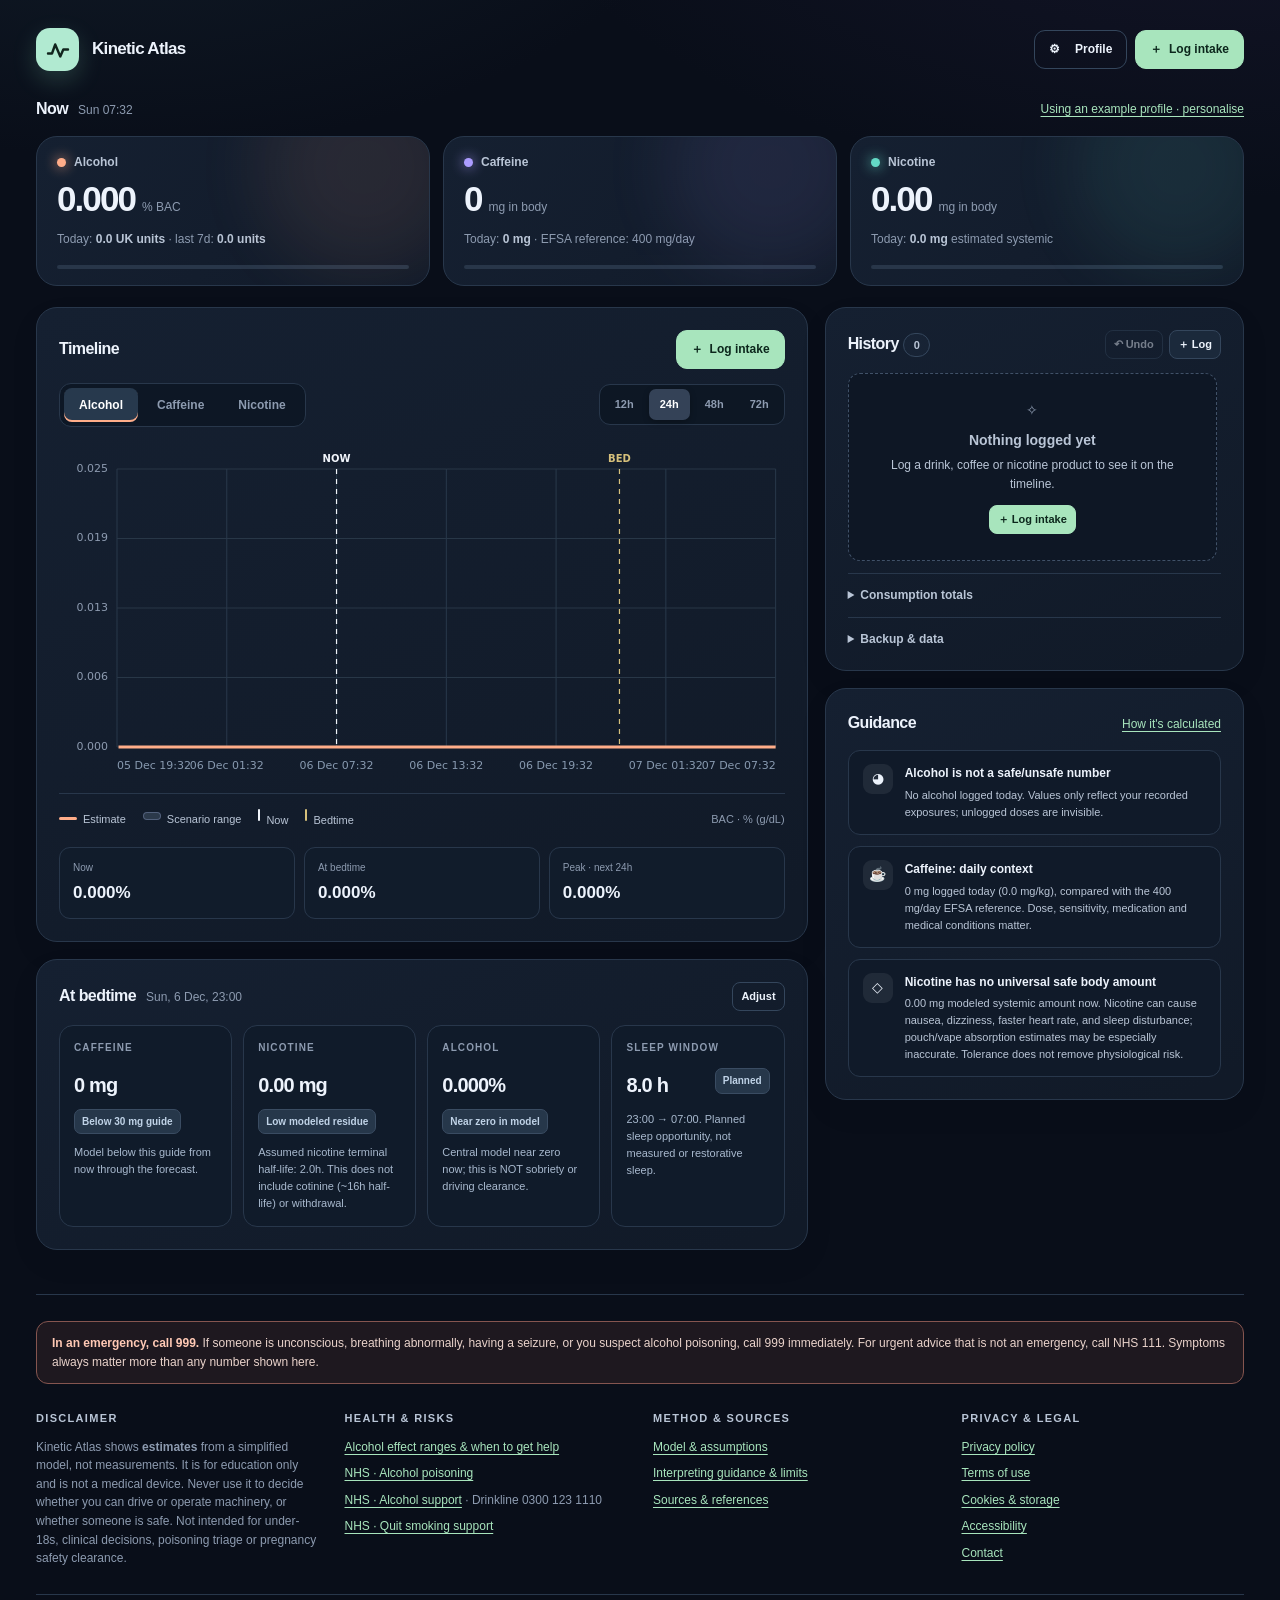
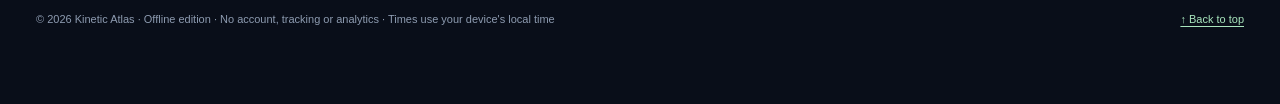
==== commit 09b7a209: "Redesign dashboard layout and add fix list - Compact top bar, drop hero section, move Log intake int" ====
--- a/kinetic_atlas.html
+++ b/kinetic_atlas.html
@@ -1,25 +1,36 @@
 <!DOCTYPE html><html lang="en"><head><meta charset="utf-8"><meta name="viewport" content="width=device-width,initial-scale=1"><meta name="theme-color" content="#0b111d"><meta name="description" content="Offline local-first alcohol caffeine nicotine pharmacokinetics explorer"><title>Kinetic Atlas · Personal exposure lab</title><style>
-:root{color-scheme:dark;--bg:#090e19;--surface:#111a29;--border:#28374b;--border2:#34465c;--text:#edf3fc;--muted:#8d9bb0;--soft:#b9c5d6;--primary:#a8e5bd;--alc:#ffad89;--caf:#ac9cff;--nic:#63d9c5;--danger:#ff7d83;--warn:#ffd089;--shadow:0 20px 70px #0206105e;--radius:21px}*{box-sizing:border-box}[hidden]{display:none!important}html{scroll-behavior:smooth}body{margin:0;background:radial-gradient(ellipse 850px 480px at 8% -12%,#253e4d55,transparent 75%),radial-gradient(ellipse 1100px 600px at 97% -13%,#392b5b46,transparent 70%),var(--bg);font:14px/1.55 Inter,ui-sans-serif,-apple-system,BlinkMacSystemFont,"Segoe UI",sans-serif;color:var(--text);min-height:100vh}button,input,select,textarea{font:inherit}button{cursor:pointer}button:disabled{opacity:.45;cursor:not-allowed}a{color:var(--primary);text-decoration-thickness:1px;text-underline-offset:3px}a:focus-visible,button:focus-visible,input:focus-visible,select:focus-visible,textarea:focus-visible{outline:2px solid var(--primary);outline-offset:3px}h1,h2,h3,h4,p{margin:0}h1,h2,h3{letter-spacing:-.035em}p{color:var(--soft)}.shell{max-width:1510px;margin:auto;padding:28px 36px 76px}.topbar{display:flex;align-items:center;justify-content:space-between;gap:14px;flex-wrap:wrap;margin-bottom:34px}.brand{display:flex;align-items:center;gap:13px;text-decoration:none;color:var(--text)}.brandmark{width:43px;height:43px;border-radius:14px;background:#b1ead1;color:#11241d;display:grid;place-items:center;box-shadow:0 9px 24px #92e9c630}.brandname{font-size:17px;font-weight:850;letter-spacing:-.04em}.brandsub{font-size:10px;letter-spacing:.17em;color:var(--muted);font-weight:700}.toolbar{display:flex;align-items:center;gap:8px;flex-wrap:wrap}.live{font-variant-numeric:tabular-nums;color:var(--soft);border-right:1px solid var(--border);padding-right:18px;margin-right:8px;font-size:12px}.live i{display:inline-block;width:7px;height:7px;border-radius:50%;background:var(--primary);box-shadow:0 0 10px var(--primary);margin-right:7px}.btn{display:inline-flex;justify-content:center;align-items:center;gap:8px;padding:9px 14px;border:1px solid var(--border2);border-radius:11px;background:#1b293b;color:var(--text);font-weight:700;font-size:12px;transition:.15s ease;min-height:39px}.btn:hover{background:#28394c;border-color:#5d7085}.btn-primary{background:var(--primary);border-color:var(--primary);color:#0c271c}.btn-primary:hover{background:#d2f5dd;border-color:#d2f5dd}.btn-ghost{background:transparent}.btn-danger{border-color:#834951;color:#ffb3bb;background:#46292f}.btn-small{padding:5px 8px;min-height:28px;font-size:11px;border-radius:8px}.hero{display:grid;grid-template-columns:1fr auto;align-items:end;gap:18px;margin-bottom:27px}.eyebrow{color:var(--primary);font-size:11px;letter-spacing:.20em;text-transform:uppercase;font-weight:800;margin-bottom:9px}.hero h1{font-size:clamp(31px,4vw,55px);font-weight:800;line-height:1.1;letter-spacing:-.060em}.hero .intro{font-size:14px;margin-top:12px;max-width:750px}.hero-tags{display:flex;gap:7px;flex-wrap:wrap;margin-top:16px}.tag{font-size:11px;border:1px solid var(--border2);border-radius:100px;padding:5px 10px;color:var(--soft);background:#1a293a85}.tag.green{color:#b5efcf;border-color:#3b6658;background:#213c36}.hero-aside{display:flex;flex-direction:column;align-items:flex-end;gap:8px;text-align:right}.hero-aside b{font-size:13px}.hero-aside span{font-size:12px;color:var(--muted)}.banner{border:1px solid #85554f;background:linear-gradient(100deg,#3f2829,#2a212a 60%,#1e2630);border-radius:14px;padding:13px 16px;margin-bottom:22px;display:flex;align-items:center;gap:13px}.banner strong{font-size:12px;color:#ffd4ba}.banner p{font-size:12px;color:#ead3cb}.banner em{font-style:normal;color:#ffb6b6;font-weight:700}.banner .badge-round{border-radius:50%;background:#ffb18b24;border:1px solid #a6675d;color:#ffbd99;width:32px;height:32px;display:grid;place-items:center;flex-shrink:0;font-weight:900}.sectionlabel{display:flex;align-items:baseline;justify-content:space-between;gap:12px;margin-bottom:12px}.sectionlabel h2{font-size:14px;font-weight:760}.sectionlabel span{font-size:11px;color:var(--muted)}.metrics{display:grid;grid-template-columns:repeat(3,minmax(0,1fr));gap:13px;margin-bottom:21px}.metric{position:relative;overflow:hidden;border:1px solid var(--border);border-radius:var(--radius);background:linear-gradient(120deg,#152031,#111a29);min-height:178px;padding:20px 22px}.metric:before{content:"";position:absolute;inset:-75px -40px auto auto;height:210px;width:210px;border-radius:50%;opacity:.09;background:var(--tone);filter:blur(35px)}.metric.alcohol{--tone:var(--alc)}.metric.caffeine{--tone:var(--caf)}.metric.nicotine{--tone:var(--nic)}.metric-head{display:flex;justify-content:space-between;align-items:center;gap:12px}.compound{display:flex;gap:8px;align-items:center;color:var(--soft);font-size:12px;font-weight:750}.compound-dot{height:9px;width:9px;border-radius:50%;background:var(--tone);box-shadow:0 0 13px var(--tone)}.unit-chip{font-size:10px;letter-spacing:.04em;padding:4px 8px;border:1px solid var(--border2);border-radius:6px;color:var(--muted)}.metric-value{display:flex;align-items:baseline;gap:7px;margin-top:20px}.metric-value strong{font-weight:800;font-size:35px;line-height:1;letter-spacing:-.055em;font-variant-numeric:tabular-nums}.metric-value span{font-size:12px;color:var(--muted)}.metric-foot{color:var(--muted);font-size:12px;margin-top:13px}.metric-foot b{color:var(--soft)}.meter{height:4px;border-radius:6px;background:#283649;margin-top:16px;overflow:hidden}.meter>span{height:100%;display:block;background:var(--tone);border-radius:6px;transition:width .3s}.dashboard{display:grid;grid-template-columns:minmax(0,1.84fr) minmax(350px,1fr);gap:17px;align-items:start}.panel{border:1px solid var(--border);background:linear-gradient(155deg,#152031 0%,#111a28 95%);border-radius:var(--radius);box-shadow:0 12px 32px #0000000d;min-width:0}.panel-pad{padding:22px}.wide-column,.side-column{display:grid;gap:17px;min-width:0}.panel-title{display:flex;justify-content:space-between;align-items:start;gap:12px;margin-bottom:17px}.panel-title h2{font-size:18px;font-weight:800}.panel-title p{font-size:11px;color:var(--muted);margin-top:4px}.pill-btns{display:flex;gap:4px;padding:4px;border:1px solid var(--border);border-radius:11px;background:#0d1724}.pill-btns button{background:transparent;border:0;border-radius:7px;color:var(--muted);font-size:11px;font-weight:750;padding:7px 11px}.pill-btns button.active{background:#344257;color:white;box-shadow:0 2px 6px #0004}.plot-head{display:flex;align-items:center;justify-content:space-between;gap:14px;flex-wrap:wrap}.tabs{display:flex;gap:4px;padding:4px;background:#0d1725;border:1px solid var(--border);border-radius:12px;flex-wrap:wrap}.tabs button{border:0;background:transparent;color:var(--muted);padding:8px 15px;border-radius:8px;font-size:12px;font-weight:780}.tabs button.active{background:#27394d;color:white}.tabs .alcohol.active{box-shadow:inset 0 -2px var(--alc)}.tabs .caffeine.active{box-shadow:inset 0 -2px var(--caf)}.tabs .nicotine.active{box-shadow:inset 0 -2px var(--nic)}.chart-wrap{height:335px;position:relative;margin:22px -3px 3px;touch-action:pan-y}.chart-wrap canvas{width:100%;height:100%;display:block;cursor:crosshair}.chart-tooltip{display:none;position:absolute;z-index:4;pointer-events:none;background:#08111cee;border:1px solid #547084;border-radius:10px;padding:9px 12px;box-shadow:var(--shadow);min-width:164px;font-size:11px}.chart-tooltip strong{display:block;color:white;margin-bottom:4px}.chart-tooltip span{display:block;color:var(--soft)}.legend{display:flex;flex-wrap:wrap;gap:8px 17px;align-items:center;border-top:1px solid var(--border);padding-top:15px;margin-top:9px}.legend span{font-size:11px;color:var(--soft)}.legend i{display:inline-block;width:18px;height:3px;vertical-align:3px;margin-right:6px;background:#b2ddf0;border-radius:10px}.legend i.band{height:8px;background:#7e9ab13c;border:1px solid #7888ab80}.legend i.now{height:12px;width:2px;background:#f1f5fb}.legend i.bed{height:12px;width:2px;background:#d6c07b}.chart-note{margin-top:13px;font-size:11px;color:var(--muted)}.stats-row{display:grid;grid-template-columns:repeat(3,1fr);gap:9px;margin-top:18px}.statbox{border:1px solid var(--border);padding:12px 13px;background:#111c2b;border-radius:11px}.statbox span{display:block;font-size:10px;color:var(--muted);margin-bottom:4px}.statbox strong{font-size:17px;font-variant-numeric:tabular-nums}.statbox small{font-size:10px;color:var(--muted);font-weight:500}.sleep-head{display:flex;align-items:center;justify-content:space-between;gap:10px;flex-wrap:wrap}.sleep-grid{display:grid;grid-template-columns:1fr 1fr;gap:13px}.insight{border:1px solid var(--border);border-radius:14px;background:#101b2a;padding:17px}.insight .micro{color:var(--muted);text-transform:uppercase;letter-spacing:.11em;font-size:10px;font-weight:800}.insight .big{font-size:25px;font-weight:800;letter-spacing:-.04em;margin-top:8px;font-variant-numeric:tabular-nums}.insight p{font-size:12px;margin-top:6px}.insight .detail{color:#a8b9ce;font-size:11px;margin-top:10px}.kpi-mini{display:flex;align-items:center;justify-content:space-between;margin-top:12px;gap:10px}.badge-status{font-size:10px;border-radius:7px;background:#26374a;color:#c0d3e7;padding:4px 7px;border:1px solid #3a4c62;font-weight:700}.badge-status.warn{background:#453629;color:#ffddb1;border-color:#82614a}.badge-status.urgent{background:#4c2a32;color:#ffc1be;border-color:#875561}.source-row{border-top:1px solid var(--border);display:flex;justify-content:space-between;align-items:center;padding-top:13px;margin-top:14px;gap:10px;flex-wrap:wrap;color:var(--muted);font-size:11px}
-.field label,.form-label{display:block;font-size:11px;color:var(--soft);font-weight:760;margin-bottom:6px}.input,select,textarea{width:100%;background:#0e1725;border:1px solid #354359;border-radius:10px;color:var(--text);padding:10px 12px;min-height:41px;outline:none;transition:border-color .15s}select{padding-right:24px}select option,select optgroup{background:#162234;color:white}.input:focus,select:focus,textarea:focus{border-color:#96d0b4;box-shadow:0 0 0 3px #8bd1ac19}.input::placeholder,textarea::placeholder{color:#72839b}.input[type="number"]{font-variant-numeric:tabular-nums}.formgrid{display:grid;grid-template-columns:repeat(2,minmax(0,1fr));gap:11px}.formgrid .full{grid-column:1/-1}.formhint{font-size:10px;color:var(--muted);margin-top:5px}.live-preview{display:flex;justify-content:space-between;gap:12px;border:1px solid #3a564e;background:#1a342d70;border-radius:11px;padding:11px 13px;margin:15px 0;align-items:center}.live-preview div{min-width:0}.live-preview small{display:block;font-size:10px;color:var(--muted)}.live-preview b{display:block;color:#d9f7e9;font-size:17px;letter-spacing:-.025em}.live-preview>span{font-size:11px;color:#bcdccf;text-align:right;max-width:190px}.entry-buttons{display:flex;gap:8px}.entry-buttons .btn-primary{flex:1}.feedback{min-height:18px;margin-top:8px;font-size:11px;color:#b0eac9}.history-tools{display:flex;gap:7px;align-items:center}.history-list{max-height:405px;overflow:auto;padding-right:4px;scrollbar-width:thin}.log-item{display:flex;align-items:center;gap:11px;padding:12px 2px;border-top:1px solid #29384a}.log-symbol{width:35px;height:35px;border-radius:11px;flex-shrink:0;background:#ffffff0a;display:grid;place-items:center;font-size:16px}.log-symbol.alcohol{color:var(--alc);background:#ffad8918}.log-symbol.caffeine{color:var(--caf);background:#ac9cff18}.log-symbol.nicotine{color:var(--nic);background:#63d9c518}.log-main{flex:1;min-width:0}.log-main b{font-size:12px;display:block;overflow:hidden;text-overflow:ellipsis;white-space:nowrap}.log-main small{font-size:10px;color:var(--muted);display:block}.log-dose{text-align:right;white-space:nowrap}.log-dose b{font-size:12px}.log-dose small{font-size:10px;color:var(--muted);display:block}.log-actions{display:flex;gap:2px}.log-actions button{color:var(--muted);background:transparent;border:0;font-size:13px;padding:4px;border-radius:5px}.log-actions button:hover{background:#ffffff16;color:var(--text)}.empty-state{padding:26px;text-align:center;background:#0e1725;border:1px dashed #405168;border-radius:12px;color:var(--muted)}.empty-state b{display:block;color:var(--soft);margin:9px 0 4px}.empty-state p{font-size:12px}.interpretation{display:grid;gap:11px}.info-card{display:flex;align-items:flex-start;gap:12px;border:1px solid var(--border);border-radius:12px;padding:13px 14px;background:#101a29}.info-icon{display:grid;place-items:center;width:30px;height:30px;flex-shrink:0;border-radius:9px;background:#ffffff12}.info-card b{display:block;font-size:12px}.info-card p{font-size:11px;margin-top:4px}.small-print{font-size:11px;color:var(--muted)}.fineprint{background:#0e1725;border:1px solid var(--border);border-radius:12px;padding:14px 16px;margin-top:12px}.fineprint h4{font-size:11px;margin-bottom:5px}.fineprint p{font-size:11px}.summary-table{width:100%;border-collapse:collapse;font-size:12px}.summary-table tr:not(:last-child) td{border-bottom:1px solid var(--border)}.summary-table td{padding:11px 0;color:var(--soft)}.summary-table td:last-child{text-align:right;color:var(--text);font-weight:750}.foot{display:grid;grid-template-columns:1fr auto;gap:15px;margin-top:24px;color:var(--muted);font-size:11px}.foot strong{color:var(--soft)}dialog{border:1px solid #42556d;border-radius:21px;background:#111c2b;color:var(--text);padding:0;width:min(760px,calc(100% - 22px));max-height:min(90vh,910px);box-shadow:0 30px 100px #000b}dialog::backdrop{background:#010710cc;backdrop-filter:blur(7px)}.dialog-body{padding:24px;overflow:auto;max-height:calc(90vh - 75px)}.dialog-head{display:flex;align-items:start;justify-content:space-between;gap:15px;padding:24px 24px 18px;border-bottom:1px solid var(--border)}.dialog-head h2{font-size:23px}.dialog-head p{font-size:12px;margin-top:5px}.dialog-footer{padding:15px 24px;border-top:1px solid var(--border);display:flex;gap:8px;justify-content:space-between;align-items:center;flex-wrap:wrap;background:#121e2d}.settings-block{border-top:1px solid var(--border);padding-top:18px;margin-top:18px}.settings-block:first-child{border-top:0;margin-top:0;padding-top:0}.settings-block h3{font-size:14px;margin-bottom:13px}.settings-grid{display:grid;grid-template-columns:repeat(3,1fr);gap:13px}.settings-note{font-size:11px;color:var(--muted);margin-top:12px}.sources-list{display:grid;gap:11px}.sources-list article{border:1px solid var(--border);border-radius:12px;padding:12px 15px;background:#0d1725}.sources-list article h4{font-size:12px;margin-bottom:5px}.sources-list article p{font-size:11px}.sources-list article a{font-size:11px;overflow-wrap:anywhere}.method-code{font-family:ui-monospace,SFMono-Regular,Consolas,monospace;color:#c5e7d8;background:#0d1725;border:1px solid var(--border);border-radius:10px;padding:13px;white-space:pre-wrap;font-size:11px}.notice{border:1px solid #6e5b49;background:#392d24;padding:10px 13px;border-radius:10px;font-size:11px;color:#ffdbad;margin-top:12px}.divider{height:1px;background:var(--border);margin:17px 0}.sr-only{position:absolute!important;width:1px;height:1px;padding:0;margin:-1px;overflow:hidden;clip:rect(0,0,0,0);white-space:nowrap;border:0}
-@media(max-width:1120px){.dashboard{grid-template-columns:minmax(0,1.3fr) minmax(305px,.85fr)}.shell{padding:22px}.panel-pad{padding:18px}.hero h1{font-size:42px}}@media(max-width:900px){.dashboard{grid-template-columns:1fr}.side-column{grid-template-columns:repeat(2,minmax(0,1fr));align-items:start}.side-column>.panel:last-child{grid-column:1/-1}.hero-aside{display:none}}@media(max-width:680px){.shell{padding:15px 12px 45px}.hero{display:block;margin-top:12px}.hero h1{font-size:34px}.metrics{grid-template-columns:1fr;gap:9px}.metric{min-height:0;padding:15px 17px}.metric-value{margin-top:10px}.metric-value strong{font-size:29px}.meter{margin-top:10px}.topbar{margin-bottom:20px}.toolbar .live{width:100%;border-right:0;margin:0}.banner{align-items:flex-start}.side-column{grid-template-columns:1fr}.side-column>.panel:last-child{grid-column:auto}.sleep-grid{grid-template-columns:1fr}.settings-grid{grid-template-columns:repeat(2,1fr)}.plot-head{align-items:stretch}.chart-wrap{height:285px}.stats-row{grid-template-columns:1fr 1fr}.stats-row .statbox:last-child{grid-column:1/-1}.foot{grid-template-columns:1fr}.dialog-body{padding:16px}.dialog-head{padding:18px 16px}.dialog-footer{padding:12px 16px}}@media(prefers-reduced-motion:reduce){*,*:before,*:after{scroll-behavior:auto!important;transition:none!important}}
+:root{color-scheme:dark;--bg:#090e19;--surface:#111a29;--border:#28374b;--border2:#34465c;--text:#edf3fc;--muted:#8d9bb0;--soft:#b9c5d6;--primary:#a8e5bd;--alc:#ffad89;--caf:#ac9cff;--nic:#63d9c5;--danger:#ff7d83;--warn:#ffd089;--shadow:0 20px 70px #0206105e;--radius:21px}*{box-sizing:border-box}[hidden]{display:none!important}html{scroll-behavior:smooth}body{margin:0;background:radial-gradient(ellipse 850px 480px at 8% -12%,#253e4d55,transparent 75%),radial-gradient(ellipse 1100px 600px at 97% -13%,#392b5b46,transparent 70%),var(--bg);font:14px/1.55 Inter,ui-sans-serif,-apple-system,BlinkMacSystemFont,"Segoe UI",sans-serif;color:var(--text);min-height:100vh}button,input,select,textarea{font:inherit}button{cursor:pointer}button:disabled{opacity:.45;cursor:not-allowed}a{color:var(--primary);text-decoration-thickness:1px;text-underline-offset:3px}a:focus-visible,button:focus-visible,input:focus-visible,select:focus-visible,textarea:focus-visible{outline:2px solid var(--primary);outline-offset:3px}h1,h2,h3,h4,p{margin:0}h1,h2,h3{letter-spacing:-.035em}p{color:var(--soft)}.shell{max-width:1510px;margin:auto;padding:28px 36px 76px}.topbar{display:flex;align-items:center;justify-content:space-between;gap:12px;margin-bottom:26px}.brand{display:flex;align-items:center;gap:13px;text-decoration:none;color:var(--text)}.brandmark{width:43px;height:43px;border-radius:14px;background:#b1ead1;color:#11241d;display:grid;place-items:center;box-shadow:0 9px 24px #92e9c630}.brandname{font-size:17px;font-weight:850;letter-spacing:-.04em}.toolbar{display:flex;align-items:center;gap:8px;flex-wrap:wrap}.btn{display:inline-flex;justify-content:center;align-items:center;gap:8px;padding:9px 14px;border:1px solid var(--border2);border-radius:11px;background:#1b293b;color:var(--text);font-weight:700;font-size:12px;transition:.15s ease;min-height:39px}.btn:hover{background:#28394c;border-color:#5d7085}.btn-primary{background:var(--primary);border-color:var(--primary);color:#0c271c}.btn-primary:hover{background:#d2f5dd;border-color:#d2f5dd}.btn-ghost{background:transparent}.btn-danger{border-color:#834951;color:#ffb3bb;background:#46292f}.btn-small{padding:5px 8px;min-height:28px;font-size:11px;border-radius:8px}.tag{font-size:11px;border:1px solid var(--border2);border-radius:100px;padding:5px 10px;color:var(--soft);background:#1a293a85}.tag.green{color:#b5efcf;border-color:#3b6658;background:#213c36}.metrics{display:grid;grid-template-columns:repeat(3,minmax(0,1fr));gap:13px;margin-bottom:21px}.metric{position:relative;overflow:hidden;border:1px solid var(--border);border-radius:var(--radius);background:linear-gradient(120deg,#152031,#111a29);padding:16px 20px}.metric:before{content:"";position:absolute;inset:-75px -40px auto auto;height:210px;width:210px;border-radius:50%;opacity:.09;background:var(--tone);filter:blur(35px)}.metric.alcohol{--tone:var(--alc)}.metric.caffeine{--tone:var(--caf)}.metric.nicotine{--tone:var(--nic)}.compound{display:flex;gap:8px;align-items:center;color:var(--soft);font-size:12px;font-weight:750}.compound-dot{height:9px;width:9px;border-radius:50%;background:var(--tone);box-shadow:0 0 13px var(--tone)}.metric-value{display:flex;align-items:baseline;gap:7px;margin-top:10px}.metric-value strong{font-weight:800;font-size:35px;line-height:1;letter-spacing:-.055em;font-variant-numeric:tabular-nums}.metric-value span{font-size:12px;color:var(--muted)}.metric-foot{color:var(--muted);font-size:12px;margin-top:13px}.metric-foot b{color:var(--soft)}.meter{height:4px;border-radius:6px;background:#283649;margin-top:16px;overflow:hidden}.meter>span{height:100%;display:block;background:var(--tone);border-radius:6px;transition:width .3s}.dashboard{display:grid;grid-template-columns:minmax(0,1.84fr) minmax(350px,1fr);gap:17px;align-items:start}.panel{border:1px solid var(--border);background:linear-gradient(155deg,#152031 0%,#111a28 95%);border-radius:var(--radius);box-shadow:0 12px 32px #0000000d;min-width:0}.panel-pad{padding:22px}.wide-column,.side-column{display:grid;gap:17px;min-width:0}.panel-title{display:flex;justify-content:space-between;align-items:start;gap:12px;margin-bottom:17px}.panel-title h2{font-size:18px;font-weight:800}.panel-title p{font-size:11px;color:var(--muted);margin-top:4px}.pill-btns{display:flex;gap:4px;padding:4px;border:1px solid var(--border);border-radius:11px;background:#0d1724}.pill-btns button{background:transparent;border:0;border-radius:7px;color:var(--muted);font-size:11px;font-weight:750;padding:7px 11px}.pill-btns button.active{background:#344257;color:white;box-shadow:0 2px 6px #0004}.plot-head{display:flex;align-items:center;justify-content:space-between;gap:14px;flex-wrap:wrap}.tabs{display:flex;gap:4px;padding:4px;background:#0d1725;border:1px solid var(--border);border-radius:12px;flex-wrap:wrap}.tabs button{border:0;background:transparent;color:var(--muted);padding:8px 15px;border-radius:8px;font-size:12px;font-weight:780}.tabs button.active{background:#27394d;color:white}.tabs .alcohol.active{box-shadow:inset 0 -2px var(--alc)}.tabs .caffeine.active{box-shadow:inset 0 -2px var(--caf)}.tabs .nicotine.active{box-shadow:inset 0 -2px var(--nic)}.chart-wrap{height:335px;position:relative;margin:22px -3px 3px;touch-action:pan-y}.chart-wrap canvas{width:100%;height:100%;display:block;cursor:crosshair}.chart-tooltip{display:none;position:absolute;z-index:4;pointer-events:none;background:#08111cee;border:1px solid #547084;border-radius:10px;padding:9px 12px;box-shadow:var(--shadow);min-width:164px;font-size:11px}.chart-tooltip strong{display:block;color:white;margin-bottom:4px}.chart-tooltip span{display:block;color:var(--soft)}.legend{display:flex;flex-wrap:wrap;gap:8px 17px;align-items:center;border-top:1px solid var(--border);padding-top:15px;margin-top:9px}.legend span{font-size:11px;color:var(--soft)}.legend i{display:inline-block;width:18px;height:3px;vertical-align:3px;margin-right:6px;background:#b2ddf0;border-radius:10px}.legend i.band{height:8px;background:#7e9ab13c;border:1px solid #7888ab80}.legend i.now{height:12px;width:2px;background:#f1f5fb}.legend i.bed{height:12px;width:2px;background:#d6c07b}.stats-row{display:grid;grid-template-columns:repeat(3,1fr);gap:9px;margin-top:18px}.statbox{border:1px solid var(--border);padding:12px 13px;background:#111c2b;border-radius:11px}.statbox span{display:block;font-size:10px;color:var(--muted);margin-bottom:4px}.statbox strong{font-size:17px;font-variant-numeric:tabular-nums}.statbox small{font-size:10px;color:var(--muted);font-weight:500}.sleep-grid{display:grid;grid-template-columns:repeat(4,minmax(0,1fr));gap:11px}.insight{border:1px solid var(--border);border-radius:14px;background:#101b2a;padding:14px}.insight .micro{color:var(--muted);text-transform:uppercase;letter-spacing:.11em;font-size:10px;font-weight:800}.insight .big{font-size:20px;font-weight:800;letter-spacing:-.04em;margin-top:8px;font-variant-numeric:tabular-nums}.insight p{font-size:12px;margin-top:6px}.insight .detail{color:#a8b9ce;font-size:11px;margin-top:10px}.kpi-mini{display:flex;align-items:center;justify-content:space-between;margin-top:6px;gap:8px;flex-wrap:wrap}.badge-status{font-size:10px;border-radius:7px;background:#26374a;color:#c0d3e7;padding:4px 7px;border:1px solid #3a4c62;font-weight:700}.badge-status.warn{background:#453629;color:#ffddb1;border-color:#82614a}.badge-status.urgent{background:#4c2a32;color:#ffc1be;border-color:#875561}
+.field label,.form-label{display:block;font-size:11px;color:var(--soft);font-weight:760;margin-bottom:6px}.input,select,textarea{width:100%;background:#0e1725;border:1px solid #354359;border-radius:10px;color:var(--text);padding:10px 12px;min-height:41px;outline:none;transition:border-color .15s}select{padding-right:24px}select option,select optgroup{background:#162234;color:white}.input:focus,select:focus,textarea:focus{border-color:#96d0b4;box-shadow:0 0 0 3px #8bd1ac19}.input::placeholder,textarea::placeholder{color:#72839b}.input[type="number"]{font-variant-numeric:tabular-nums}.formgrid{display:grid;grid-template-columns:repeat(2,minmax(0,1fr));gap:11px}.formgrid .full{grid-column:1/-1}.formhint{font-size:10px;color:var(--muted);margin-top:5px}.live-preview{display:flex;justify-content:space-between;gap:12px;border:1px solid #3a564e;background:#1a342d70;border-radius:11px;padding:11px 13px;margin:15px 0;align-items:center}.live-preview div{min-width:0}.live-preview small{display:block;font-size:10px;color:var(--muted)}.live-preview b{display:block;color:#d9f7e9;font-size:17px;letter-spacing:-.025em}.live-preview>span{font-size:11px;color:#bcdccf;text-align:right;max-width:190px}.entry-buttons{display:flex;gap:8px}.entry-buttons .btn-primary{flex:1}.feedback{min-height:18px;margin-top:8px;font-size:11px;color:#b0eac9}.history-tools{display:flex;gap:6px;align-items:center}.history-list{max-height:405px;overflow:auto;padding-right:4px;scrollbar-width:thin}.log-item{display:flex;align-items:center;gap:11px;padding:12px 2px;border-top:1px solid #29384a}.log-symbol{width:35px;height:35px;border-radius:11px;flex-shrink:0;background:#ffffff0a;display:grid;place-items:center;font-size:16px}.log-symbol.alcohol{color:var(--alc);background:#ffad8918}.log-symbol.caffeine{color:var(--caf);background:#ac9cff18}.log-symbol.nicotine{color:var(--nic);background:#63d9c518}.log-main{flex:1;min-width:0}.log-main b{font-size:12px;display:block;overflow:hidden;text-overflow:ellipsis;white-space:nowrap}.log-main small{font-size:10px;color:var(--muted);display:block}.log-dose{text-align:right;white-space:nowrap}.log-dose b{font-size:12px}.log-dose small{font-size:10px;color:var(--muted);display:block}.log-actions{display:flex;gap:2px}.log-actions button{color:var(--muted);background:transparent;border:0;font-size:13px;padding:4px;border-radius:5px}.log-actions button:hover{background:#ffffff16;color:var(--text)}.empty-state{padding:26px;text-align:center;background:#0e1725;border:1px dashed #405168;border-radius:12px;color:var(--muted)}.empty-state b{display:block;color:var(--soft);margin:9px 0 4px}.empty-state p{font-size:12px}.interpretation{display:grid;gap:11px}.info-card{display:flex;align-items:flex-start;gap:12px;border:1px solid var(--border);border-radius:12px;padding:13px 14px;background:#101a29}.info-icon{display:grid;place-items:center;width:30px;height:30px;flex-shrink:0;border-radius:9px;background:#ffffff12}.info-card b{display:block;font-size:12px}.info-card p{font-size:11px;margin-top:4px}.small-print{font-size:11px;color:var(--muted)}.fineprint{background:#0e1725;border:1px solid var(--border);border-radius:12px;padding:14px 16px;margin-top:12px}.fineprint h4{font-size:11px;margin-bottom:5px}.fineprint p{font-size:11px}.summary-table{width:100%;border-collapse:collapse;font-size:12px}.summary-table tr:not(:last-child) td{border-bottom:1px solid var(--border)}.summary-table td{padding:11px 0;color:var(--soft)}.summary-table td:last-child{text-align:right;color:var(--text);font-weight:750}dialog{border:1px solid #42556d;border-radius:21px;background:#111c2b;color:var(--text);padding:0;width:min(760px,calc(100% - 22px));max-height:min(90vh,910px);box-shadow:0 30px 100px #000b}dialog::backdrop{background:#010710cc;backdrop-filter:blur(7px)}.dialog-body{padding:24px;overflow:auto;max-height:calc(90vh - 75px)}.dialog-head{display:flex;align-items:start;justify-content:space-between;gap:15px;padding:24px 24px 18px;border-bottom:1px solid var(--border)}.dialog-head h2{font-size:23px}.dialog-head p{font-size:12px;margin-top:5px}.dialog-footer{padding:15px 24px;border-top:1px solid var(--border);display:flex;gap:8px;justify-content:space-between;align-items:center;flex-wrap:wrap;background:#121e2d}.settings-block{border-top:1px solid var(--border);padding-top:18px;margin-top:18px}.settings-block:first-child{border-top:0;margin-top:0;padding-top:0}.settings-block h3{font-size:14px;margin-bottom:13px}.settings-grid{display:grid;grid-template-columns:repeat(3,1fr);gap:13px}.settings-note{font-size:11px;color:var(--muted);margin-top:12px}.sources-list{display:grid;gap:11px}.sources-list article{border:1px solid var(--border);border-radius:12px;padding:12px 15px;background:#0d1725}.sources-list article h4{font-size:12px;margin-bottom:5px}.sources-list article p{font-size:11px}.sources-list article a{font-size:11px;overflow-wrap:anywhere}.method-code{font-family:ui-monospace,SFMono-Regular,Consolas,monospace;color:#c5e7d8;background:#0d1725;border:1px solid var(--border);border-radius:10px;padding:13px;white-space:pre-wrap;font-size:11px}.notice{border:1px solid #6e5b49;background:#392d24;padding:10px 13px;border-radius:10px;font-size:11px;color:#ffdbad;margin-top:12px}.divider{height:1px;background:var(--border);margin:17px 0}.sr-only{position:absolute!important;width:1px;height:1px;padding:0;margin:-1px;overflow:hidden;clip:rect(0,0,0,0);white-space:nowrap;border:0}
+.monitor{margin-bottom:18px}.sec-head{display:flex;align-items:center;justify-content:space-between;gap:10px;flex-wrap:wrap;margin-bottom:14px}.sec-head h2{font-size:16px;font-weight:800}.muted{color:var(--muted);font-weight:500;font-size:12px;letter-spacing:0;margin-left:6px;font-variant-numeric:tabular-nums}.linkbtn{background:none;border:0;padding:0;color:var(--primary);font-size:12px;text-align:left;text-decoration:underline;text-decoration-thickness:1px;text-underline-offset:3px}.legend-unit{margin-left:auto;color:var(--muted)!important}.more-btn{width:100%;margin-top:6px}.drawer{border-top:1px solid var(--border);margin-top:12px;padding-top:12px}.drawer summary{cursor:pointer;font-size:12px;font-weight:750;color:var(--soft)}.drawer[open] summary{margin-bottom:10px}.data-tools{display:flex;gap:6px;flex-wrap:wrap;margin-top:10px}.adv{border:1px solid var(--border);border-radius:12px;padding:12px 14px;margin-top:18px}.adv summary{cursor:pointer;font-weight:750;font-size:13px}.adv[open] summary{margin-bottom:14px}.dialog-narrow{width:min(560px,calc(100% - 22px))}.toast{position:fixed;left:50%;bottom:22px;transform:translate(-50%,16px);opacity:0;pointer-events:none;z-index:50;max-width:calc(100% - 32px);background:#1b293b;border:1px solid var(--border2);border-radius:12px;padding:10px 16px;font-size:12px;box-shadow:var(--shadow);transition:.2s ease}.toast.show{opacity:1;transform:translate(-50%,0)}.site-foot{margin-top:44px;border-top:1px solid var(--border);padding-top:26px;color:var(--muted);font-size:12px}.foot-alert{border:1px solid #85554f;background:#3f282966;border-radius:12px;padding:12px 15px;color:#ead3cb}.foot-alert strong{color:#ffc9b5}.foot-grid{display:grid;grid-template-columns:repeat(4,minmax(0,1fr));gap:26px;margin:26px 0}.foot-grid h3{font-size:11px;text-transform:uppercase;letter-spacing:.12em;color:var(--soft);margin-bottom:10px}.foot-grid p{font-size:12px;color:var(--muted)}.foot-grid ul{list-style:none;margin:0;padding:0;display:grid;gap:8px}.foot-grid a{font-size:12px}.foot-base{display:flex;justify-content:space-between;gap:12px;flex-wrap:wrap;border-top:1px solid var(--border);padding-top:16px;font-size:11px}.legal p{font-size:12px}.legal p+p{margin-top:8px}.legal code{font-size:11px}
+@media(max-width:1120px){.dashboard{grid-template-columns:minmax(0,1.3fr) minmax(305px,.85fr)}.shell{padding:22px}.panel-pad{padding:18px}.sleep-grid{grid-template-columns:repeat(2,minmax(0,1fr))}}@media(max-width:900px){.dashboard{grid-template-columns:1fr}.wide-column,.side-column{display:contents}#timelineSec{order:1}#historySec{order:2}#sleepSec{order:3}#guideSec{order:4}.foot-grid{grid-template-columns:repeat(2,minmax(0,1fr))}}@media(max-width:680px){.shell{padding:12px 12px 40px}.topbar{margin-bottom:16px}.hide-sm{display:none}.monitor{margin-bottom:14px}.monitor .sec-head{margin-bottom:8px}.metrics{gap:6px;margin-bottom:0}.metric{padding:10px 11px;border-radius:14px}.metric:before{display:none}.compound{font-size:11px}.metric-value{flex-direction:column;align-items:flex-start;gap:0;margin-top:4px}.metric-value strong{font-size:21px}.metric-value span{font-size:10px}.metric-foot,.meter{display:none}.settings-grid{grid-template-columns:repeat(2,1fr)}.plot-head{align-items:stretch}.chart-wrap{height:260px;margin-top:16px}.statbox{padding:9px 10px}.statbox strong{font-size:14px}.foot-grid{grid-template-columns:1fr;gap:20px}.dialog-body{padding:16px}.dialog-head{padding:18px 16px}.dialog-footer{padding:12px 16px}}@media(prefers-reduced-motion:reduce){*,*:before,*:after{scroll-behavior:auto!important;transition:none!important}}
 </style></head><body><div class="shell">
-<header class="topbar"><a class="brand" href="#top"><span class="brandmark" aria-hidden="true"><svg width="26" height="26" viewBox="0 0 26 26" fill="none"><path d="M3 16.5h4l3.2-9 5.1 12 3-7H23" stroke="currentColor" stroke-width="2.4" stroke-linecap="round" stroke-linejoin="round"/></svg></span><span><span class="brandname">KINETIC ATLAS</span><span class="brandsub" style="display:block">PERSONAL EXPOSURE LAB</span></span></a><div class="toolbar"><span class="live"><i></i><span id="liveClock">Local time</span></span><button class="btn btn-ghost" id="scienceBtn">◈ &nbsp;Model &amp; sources</button><button class="btn" id="exportBtn">⇩ &nbsp;Export data</button><button class="btn btn-primary" id="profileBtn">⚙ &nbsp;Personal profile</button></div></header>
-<main id="top"><section class="hero"><div><div class="eyebrow">An interactive, offline pharmacokinetics explorer</div><h1>Understand your <span style="color:#b4e7ca">exposure.</span><br>Plan your recovery.</h1><p class="intro">Log alcohol, caffeine, and nicotine as you go. Explore approximate absorption, elimination, carry-over into bedtime, and the effect of personal variables—with clear uncertainty and sensible limits.</p><div class="hero-tags"><span class="tag green">● 100% offline · stored on this device</span><span class="tag">UK units &amp; measures</span><span class="tag">Editable estimates</span><span class="tag">No account / no tracking</span></div></div><div class="hero-aside"><b id="dateHero">—</b><span id="profileHero">Example profile · edit to personalise</span><span id="entryHero">0 entries recorded</span></div></section>
-<aside class="banner" role="note"><span class="badge-round">!</span><div><strong>Important: estimates, not measurements or medical clearance.</strong><p>Never use an estimated BAC to decide whether to drive, operate machinery, or that someone is safe. <em>If someone is unconscious, breathing abnormally, having a seizure, or you suspect alcohol poisoning: call 999 in the UK immediately.</em> Symptoms matter regardless of the numbers.</p></div></aside>
-<div class="sectionlabel"><h2>Live exposure overview</h2><span>Updated as entries or profile change · the model is not a sensor</span></div><section class="metrics" aria-label="Current exposure"><article class="metric alcohol"><div class="metric-head"><span class="compound"><i class="compound-dot"></i>Alcohol</span><span class="unit-chip">ESTIMATED BAC</span></div><div class="metric-value"><strong id="metricAlc">0.000</strong><span>% BAC (g/dL)</span></div><div class="metric-foot" id="metricAlcSub">Today: 0.0 UK units</div><div class="meter"><span id="meterAlc" style="width:0%"></span></div></article><article class="metric caffeine"><div class="metric-head"><span class="compound"><i class="compound-dot"></i>Caffeine</span><span class="unit-chip">MODELED BODY AMOUNT</span></div><div class="metric-value"><strong id="metricCaf">0</strong><span>mg remaining</span></div><div class="metric-foot" id="metricCafSub">Today: 0 mg consumed</div><div class="meter"><span id="meterCaf" style="width:0%"></span></div></article><article class="metric nicotine"><div class="metric-head"><span class="compound"><i class="compound-dot"></i>Nicotine</span><span class="unit-chip">MODELED BODY AMOUNT</span></div><div class="metric-value"><strong id="metricNic">0.0</strong><span>mg remaining</span></div><div class="metric-foot" id="metricNicSub">Today: 0 mg estimated systemic intake</div><div class="meter"><span id="meterNic" style="width:0%"></span></div></article></section>
-<div class="dashboard"><div class="wide-column"><section class="panel panel-pad" aria-labelledby="curveTitle"><div class="panel-title"><div><h2 id="curveTitle">Exposure timeline</h2><p>Estimated trajectories from your logged intakes, with an illustrative uncertainty envelope</p></div><div class="pill-btns" id="rangeButtons"><button data-range="12">12h</button><button class="active" data-range="24">24h</button><button data-range="48">48h</button><button data-range="72">72h</button></div></div><div class="plot-head"><div class="tabs" id="compoundTabs" role="tablist" aria-label="Chart substance"><button data-type="alcohol" class="alcohol active" role="tab" aria-selected="true">Alcohol</button><button data-type="caffeine" class="caffeine" role="tab" aria-selected="false">Caffeine</button><button data-type="nicotine" class="nicotine" role="tab" aria-selected="false">Nicotine</button></div><span id="plotUnit" class="tag">BAC · % (g/dL)</span></div><div class="chart-wrap" id="chartWrap"><canvas id="trajectory" role="img" aria-label="Estimated exposure over time">Canvas unsupported. Summary values are available below.</canvas><div class="chart-tooltip" id="chartTooltip"></div></div><div class="legend"><span><i id="legendLine"></i>Central estimate</span><span><i class="band"></i>Sensitivity scenarios, not confidence limits</span><span><i class="now"></i>Now</span><span><i class="bed"></i>Next bedtime</span></div><p class="chart-note" id="chartHelp">BAC is calculated in % (g of ethanol per dL of blood). It is not a breathalyser or a legal-limit assessment.</p><div class="stats-row"><div class="statbox"><span>Current estimate</span><strong id="chartNow">—</strong></div><div class="statbox"><span>At next bedtime</span><strong id="chartBed">—</strong></div><div class="statbox"><span>Projected maximum · next 24h</span><strong id="chartPeak">—</strong></div></div></section>
-<section class="panel panel-pad" aria-labelledby="sleepTitle"><div class="panel-title sleep-head"><div><h2 id="sleepTitle">Sleep &amp; recovery lens</h2><p>Next scheduled bedtime: <b id="bedtimeText" style="color:#ecdfb4">—</b></p></div><button class="btn btn-small" id="sleepEditBtn">Adjust bedtime ↗</button></div><div class="sleep-grid"><div class="insight"><div class="micro">Caffeine at bedtime</div><div class="big" id="bedCaf">—</div><p id="bedCafText">Caffeine remaining may affect some people's ability to fall or stay asleep.</p><div class="kpi-mini"><span class="small-print" id="cafGuideLine">Personal visual guide: 30 mg</span><span class="badge-status" id="cafSleepBadge">Estimate</span></div><div class="detail" id="cafCross">—</div></div><div class="insight"><div class="micro">Nicotine at bedtime</div><div class="big" id="bedNic">—</div><p>Nicotine is stimulating and can affect sleep. There is no validated “safe bedtime level” in mg.</p><div class="kpi-mini"><span class="small-print">Estimated systemic amount</span><span class="badge-status" id="nicSleepBadge">Estimate</span></div><div class="detail" id="nicCross">—</div></div><div class="insight"><div class="micro">Alcohol at bedtime</div><div class="big" id="bedAlc">—</div><p id="bedAlcText">Alcohol can fragment sleep even as estimated BAC falls; no BAC makes impaired sleep impossible.</p><div class="kpi-mini"><span class="small-print">Not a fitness-for-driving indicator</span><span class="badge-status" id="alcSleepBadge">Estimate</span></div><div class="detail" id="alcCross">—</div></div><div class="insight"><div class="micro">Next-day context</div><div class="big" id="sleepDuration">8.0 h</div><p id="sleepContext">Planned sleep opportunity, not predicted actual sleep or sleep quality.</p><div class="kpi-mini"><span class="small-print">Based on bedtime and wake time</span><span class="badge-status">Schedule</span></div><div class="detail">Exposure models cannot quantify sleep disruption, hangover severity, or restorative sleep for an individual.</div></div></div><div class="source-row"><span>Bedtime values include earlier doses still being absorbed. Future-dated entries are treated as planned.</span><button class="btn btn-small btn-ghost" id="sourcesInlineBtn">How is this calculated? ↗</button></div></section>
-<section class="panel panel-pad" aria-labelledby="interpretTitle"><div class="panel-title"><div><h2 id="interpretTitle">Effects, guidance &amp; context</h2><p>Specific to your entries and editable profile; warning ranges are not diagnoses</p></div></div><div class="interpretation" id="interpretation"></div><div class="fineprint"><h4>Illustrative alcohol effect ranges · estimated BAC % (g/dL)</h4><table class="summary-table"><tbody><tr><td>0.00–0.019%</td><td>Effects may still occur; not a clearance result</td></tr><tr><td>0.02–0.049%</td><td>Attention, judgment &amp; reaction time may worsen</td></tr><tr><td>0.05–0.079%</td><td>More notable impairment; coordination may suffer</td></tr><tr><td>0.08–0.149%</td><td>Substantial motor and cognitive impairment possible</td></tr><tr><td>≥ 0.15%</td><td>Serious impairment and poisoning risk can rise</td></tr></tbody></table><p style="margin-top:8px">These are broad associations, not safety cutoffs, validated symptom predictions, legal limits, or toxicity diagnostic criteria. <b>Life-threatening poisoning can occur at lower estimates.</b></p></div><div class="fineprint"><h4>When to get help</h4><p>Suspected alcohol poisoning: call <strong style="color:#ffbbb5">999</strong> (UK). Severe confusion, repeated vomiting, inability to wake, irregular or slow breathing, or seizures are urgent regardless of estimated BAC. Possible serious nicotine/caffeine poisoning, chest pain, fainting, or severe palpitations: seek urgent medical care; call 999 for life-threatening symptoms. If alcohol and sedatives/opioids are combined, danger can be greater than BAC alone suggests.</p></div></section>
-<section class="panel panel-pad" aria-labelledby="summaryTitle"><div class="panel-title"><div><h2 id="summaryTitle">Consumption ledger</h2><p>Actual logged quantities, separate from estimated concentrations</p></div></div><table class="summary-table"><tbody id="summaryRows"></tbody></table><div class="source-row"><span>UK alcohol guidance is <b>14 units per week</b> as a low-risk guideline for regular drinking, not a quota or guarantee of safety.</span><button class="btn btn-small" id="downloadCsvBtn">Export CSV</button></div></section></div>
-<div class="side-column"><section class="panel panel-pad" aria-labelledby="addTitle"><div class="panel-title"><div><h2 id="addTitle">Record an intake</h2><p>Quick presets, full customisation, and back-dated entries</p></div><span class="tag green">＋ Log</span></div><form id="entryForm" autocomplete="off"><div class="tabs" id="intakeTabs" role="group" aria-label="Intake type" style="margin-bottom:17px"><button type="button" class="active alcohol" data-type="alcohol">Alcohol</button><button type="button" data-type="caffeine" class="caffeine">Caffeine</button><button type="button" data-type="nicotine" class="nicotine">Nicotine</button></div><div class="formgrid"><div class="field full"><label for="preset">Product / preparation</label><select id="preset"></select><div class="formhint" id="presetHint">Each preset is an editable starting point, not a laboratory value.</div></div><div class="field full"><label for="entryTime">Date &amp; local time consumed / started</label><input class="input" type="datetime-local" id="entryTime" required step="60"></div><div class="field"><label for="entryQty">Servings / items</label><input class="input" id="entryQty" type="number" min="0.1" max="100" step="0.1" value="1" required></div><div class="field"><label for="entryDuration">Intake duration (min)</label><input class="input" id="entryDuration" type="number" min="0" max="2880" step="1" value="15" required></div><div class="field alcohol-only"><label for="entryVolume">Volume per serving (mL)</label><input class="input" type="number" id="entryVolume" min="0" max="10000" step="1" value="568"></div><div class="field alcohol-only"><label for="entryAbv">Strength (% ABV)</label><input class="input" type="number" id="entryAbv" min="0" max="100" step="0.1" value="5"></div><div class="field alcohol-only"><label for="entryFood">Food with alcohol</label><select id="entryFood"><option value="no">Little / empty stomach</option><option value="yes">With food (slower onset)</option></select></div><div class="field caffeine-only" hidden><label for="entryCafMg">Caffeine per serving (mg)</label><input class="input" type="number" id="entryCafMg" min="0" max="2000" step="1" value="80"></div><div class="field caffeine-only" hidden><label for="entryCafVol">Cup / serving volume (mL)</label><input class="input" type="number" id="entryCafVol" min="0" max="5000" step="1" value="30"></div><div class="field nicotine-only" hidden><label for="entryNicMg">Nicotine per item (mg)</label><input class="input" type="number" id="entryNicMg" min="0" max="100" step="0.1" value="1.2"></div><div class="field nicotine-only" hidden><label for="entryNicF">Estimated absorbed (%)</label><input class="input" type="number" id="entryNicF" min="1" max="100" step="1" value="100"></div><div class="field full"><label for="entryNote">Note (optional)</label><input class="input" id="entryNote" type="text" maxlength="160" placeholder="e.g. after lunch, branded product, stronger brew"></div></div><div class="live-preview"><div><small id="entryCalcLabel">Calculated ethanol dose</small><b id="entryCalc">—</b></div><span id="entryCalcDetail">Label strength and exact pour size matter.</span></div><div class="entry-buttons"><button type="submit" class="btn btn-primary" id="addBtn">＋ &nbsp;Add to timeline</button><button type="button" class="btn" id="cancelEditBtn" hidden>Cancel</button></div><div class="feedback" id="entryFeedback" role="status" aria-live="polite"></div></form></section>
-<section class="panel panel-pad" aria-labelledby="historyTitle"><div class="panel-title"><div><h2 id="historyTitle">Intake history <span id="historyCount" class="tag">0</span></h2><p>Newest first · tap an entry to edit it</p></div><div class="history-tools"><button class="btn btn-small" id="undoBtn" title="Undo last change">↶ Undo</button></div></div><div class="history-list" id="historyList"></div><div class="source-row"><span>Stored locally in this browser, including personal information.</span><button class="btn btn-small btn-ghost" id="importBtn">↥ Import</button></div></section>
-<section class="panel panel-pad" aria-labelledby="profileSummaryTitle"><div class="panel-title"><div><h2 id="profileSummaryTitle">Personal model parameters</h2><p>See which inputs affect the calculations</p></div><button class="btn btn-small btn-ghost" id="editProfileSmall">Edit ↗</button></div><table class="summary-table"><tbody id="profileSummary"></tbody></table><div class="notice">Activity, hydration, perceived tolerance and body size do <b>not</b> automatically “speed up” alcohol removal. Profile details affect warnings only when evidence is too limited for a numerical correction.</div></section></div></div>
-<footer class="foot"><div><strong>Kinetic Atlas · Offline reference tool</strong><br>Not for minors, clinical decision-making, poisoning triage, pregnancy safety clearance, or decisions about driving. No server, account, analytics, external scripts, or network calls.</div><div style="text-align:right">All timestamps use your device's local time.<br>Data can be lost if browser site storage is cleared.<br><a href="#top">↑ Back to top</a></div></footer></main></div><input type="file" id="importInput" accept="application/json,.json" hidden>
-<dialog id="profileDialog" aria-labelledby="profileDialogTitle"><div class="dialog-head"><div><h2 id="profileDialogTitle">Personalise your model</h2><p>More context improves interpretation; only evidence-supported parameters change numerical forecasts.</p></div><button class="btn btn-small" data-close="profileDialog" aria-label="Close profile">✕</button></div><form id="profileForm"><div class="dialog-body">
-<div class="settings-block"><h3>01 / Physiology &amp; lifestyle</h3><div class="settings-grid"><div class="field"><label for="pAge">Age (years)</label><input class="input" type="number" id="pAge" min="18" max="110" step="1" required></div><div class="field"><label for="pWeight">Weight (kg)</label><input class="input" type="number" id="pWeight" min="30" max="300" step="0.1" required></div><div class="field"><label for="pHeight">Height (cm)</label><input class="input" type="number" id="pHeight" min="120" max="230" step="1" required></div><div class="field"><label for="pR">Alcohol distribution (r)</label><select id="pR"><option value="0.68">Higher-water reference · 0.68</option><option value="0.55">Lower-water reference · 0.55</option><option value="custom">Custom (advanced)</option></select></div><div class="field" id="pRCustomWrap"><label for="pRCustom">Custom r (0.45–0.80)</label><input class="input" type="number" min="0.45" max="0.80" step="0.01" id="pRCustom"></div><div class="field"><label for="pActivity">Usual activity</label><select id="pActivity"><option value="sedentary">Mostly sedentary</option><option value="moderate">Moderately active</option><option value="vigorous">Very active</option></select></div><div class="field"><label for="pMeals">Typical meals</label><select id="pMeals"><option value="regular">Regular meals</option><option value="variable">Irregular / variable</option><option value="restricted">Often low food intake</option></select></div><div class="field"><label for="pTolerance">Subjective stimulant sensitivity</label><select id="pTolerance"><option value="high">High sensitivity</option><option value="typical">Typical / unknown</option><option value="low">Low perceived sensitivity</option></select></div><div class="field"><label for="pNicUse">Nicotine use pattern</label><select id="pNicUse"><option value="none">None / occasional</option><option value="daily">Daily use</option><option value="former">Recently stopped</option></select></div></div><p class="settings-note">The alcohol distribution coefficient r is a coarse proxy for body water, not a biological sex test. Height, activity, age and tolerance are retained for context but are not inserted into unvalidated metabolism formulas.</p></div>
-<div class="settings-block"><h3>02 / Metabolism &amp; safety context</h3><div class="settings-grid"><div class="field"><label for="pSmoker">Combustible tobacco smoking</label><select id="pSmoker"><option value="no">No</option><option value="yes">Currently smoking regularly</option><option value="former">Stopped recently</option></select></div><div class="field"><label for="pPregnant">Pregnancy / breastfeeding context</label><select id="pPregnant"><option value="no">No</option><option value="pregnant">Pregnant / possibly pregnant</option><option value="breastfeeding">Breastfeeding</option></select></div><div class="field"><label for="pHormonal">Combined hormonal contraceptives</label><select id="pHormonal"><option value="no">No / unknown</option><option value="yes">Yes</option></select></div><div class="field"><label for="pLiver">Liver health / clearance concern</label><select id="pLiver"><option value="no">None known</option><option value="yes">Liver condition / impaired clearance</option></select></div><div class="field"><label for="pMeds">Drug interactions affecting metabolism</label><select id="pMeds"><option value="no">None known / unsure</option><option value="yes">Possible interaction / CYP1A2 inhibitor</option></select></div><div class="field"><label for="pSleepSensitive">Sleep sensitivity to caffeine</label><select id="pSleepSensitive"><option value="usual">Usual / unknown</option><option value="high">Very sensitive</option><option value="low">Less sensitive</option></select></div></div><p class="settings-note">Pregnancy, liver illness, interacting medication and hormonal contraceptives can change pharmacokinetics considerably. The automatic half-life is a broad scenario; confirm medications with a clinician. Smoking tobacco—not nicotine alone—can alter caffeine clearance.</p></div>
-<div class="settings-block"><h3>03 / Timing &amp; model knobs</h3><div class="settings-grid"><div class="field"><label for="pBed">Target bedtime (local)</label><input class="input" type="time" id="pBed" required></div><div class="field"><label for="pWake">Target wake time (local)</label><input class="input" type="time" id="pWake" required></div><div class="field"><label for="pCafHalf">Caffeine half-life (hours)</label><input class="input" type="number" id="pCafHalf" min="1.5" max="20" step="0.5" required></div><div class="field"><label for="pNicHalf">Nicotine half-life (hours)</label><input class="input" type="number" id="pNicHalf" min="1" max="8" step="0.1" required></div><div class="field"><label for="pAlcRate">Alcohol BAC clearance (%/h)</label><input class="input" type="number" id="pAlcRate" min="0.005" max="0.030" step="0.001" required></div><div class="field"><label for="pCafGuide">Sleep visual guide (mg caffeine)</label><input class="input" type="number" id="pCafGuide" min="0" max="200" step="5" required></div></div><p class="settings-note">Initial assumptions: caffeine 5h, nicotine 2h, ethanol 0.015 % BAC/hour. The bedtime caffeine guide is a <b>user-selected reference line, not an evidence-based threshold</b>. Adjust half-lives for sensitivity testing, not to self-diagnose metabolism.</p><button type="button" class="btn btn-small" id="autoHalfBtn" style="margin-top:10px">↻ Suggest caffeine half-life from profile</button></div></div><div class="dialog-footer"><span class="small-print">Changes only affect this device. Existing doses remain unchanged.</span><div style="display:flex;gap:8px"><button type="button" class="btn" data-close="profileDialog">Cancel</button><button class="btn btn-primary" type="submit">Save profile</button></div></div></form></dialog>
-<dialog id="scienceDialog" aria-labelledby="scienceDialogTitle"><div class="dialog-head"><div><h2 id="scienceDialogTitle">Model, evidence &amp; limitations</h2><p>Method transparency is part of the feature—not fine print.</p></div><button class="btn btn-small" data-close="scienceDialog">✕</button></div><div class="dialog-body">
+<header class="topbar"><a class="brand" href="#top"><span class="brandmark" aria-hidden="true"><svg width="26" height="26" viewBox="0 0 26 26" fill="none"><path d="M3 16.5h4l3.2-9 5.1 12 3-7H23" stroke="currentColor" stroke-width="2.4" stroke-linecap="round" stroke-linejoin="round"/></svg></span><span class="brandname">Kinetic Atlas</span></a><div class="toolbar"><button type="button" class="btn btn-ghost" data-open="profileDialog" aria-label="Profile">⚙<span class="hide-sm">&nbsp; Profile</span></button><button type="button" class="btn btn-primary" data-open="entryDialog">＋ &nbsp;Log intake</button></div></header>
+<main id="top"><p class="notice" id="storageWarn" role="alert" hidden>Browser storage is unavailable. Export your data before closing this page.</p>
+<section class="monitor" aria-labelledby="nowTitle"><div class="sec-head"><h2 id="nowTitle">Now <span class="muted" id="liveClock"></span></h2><button type="button" class="linkbtn" id="profileHint" data-open="profileDialog" hidden>Using an example profile · personalise</button></div><div class="metrics"><article class="metric alcohol"><span class="compound"><i class="compound-dot"></i>Alcohol</span><div class="metric-value"><strong id="metricAlc">0.000</strong><span>% BAC</span></div><div class="metric-foot" id="metricAlcSub"></div><div class="meter"><span id="meterAlc" style="width:0%"></span></div></article><article class="metric caffeine"><span class="compound"><i class="compound-dot"></i>Caffeine</span><div class="metric-value"><strong id="metricCaf">0</strong><span>mg in body</span></div><div class="metric-foot" id="metricCafSub"></div><div class="meter"><span id="meterCaf" style="width:0%"></span></div></article><article class="metric nicotine"><span class="compound"><i class="compound-dot"></i>Nicotine</span><div class="metric-value"><strong id="metricNic">0.0</strong><span>mg in body</span></div><div class="metric-foot" id="metricNicSub"></div><div class="meter"><span id="meterNic" style="width:0%"></span></div></article></div></section>
+<div class="dashboard"><div class="wide-column"><section class="panel panel-pad" id="timelineSec" aria-labelledby="curveTitle"><div class="sec-head"><h2 id="curveTitle">Timeline</h2><button type="button" class="btn btn-primary" data-open="entryDialog">＋ &nbsp;Log intake</button></div><div class="plot-head"><div class="tabs" id="compoundTabs" role="tablist" aria-label="Chart substance"><button data-type="alcohol" class="alcohol active" role="tab" aria-selected="true">Alcohol</button><button data-type="caffeine" class="caffeine" role="tab" aria-selected="false">Caffeine</button><button data-type="nicotine" class="nicotine" role="tab" aria-selected="false">Nicotine</button></div><div class="pill-btns" id="rangeButtons"><button data-range="12">12h</button><button class="active" data-range="24">24h</button><button data-range="48">48h</button><button data-range="72">72h</button></div></div><div class="chart-wrap" id="chartWrap"><canvas id="trajectory" role="img" aria-label="Estimated exposure over time">Canvas unsupported. Summary values are available below.</canvas><div class="chart-tooltip" id="chartTooltip"></div></div><div class="legend"><span><i id="legendLine"></i>Estimate</span><span><i class="band"></i>Scenario range</span><span><i class="now"></i>Now</span><span><i class="bed"></i>Bedtime</span><span class="legend-unit" id="plotUnit"></span></div><div class="stats-row"><div class="statbox"><span>Now</span><strong id="chartNow">—</strong></div><div class="statbox"><span>At bedtime</span><strong id="chartBed">—</strong></div><div class="statbox"><span>Peak · next 24h</span><strong id="chartPeak">—</strong></div></div></section>
+<section class="panel panel-pad" id="sleepSec" aria-labelledby="sleepTitle"><div class="sec-head"><h2 id="sleepTitle">At bedtime <span class="muted" id="bedtimeText">—</span></h2><button type="button" class="btn btn-small btn-ghost" data-open="profileDialog">Adjust</button></div><div class="sleep-grid"><div class="insight"><div class="micro">Caffeine</div><div class="kpi-mini"><div class="big" id="bedCaf">—</div><span class="badge-status" id="cafSleepBadge"></span></div><div class="detail" id="cafCross"></div></div><div class="insight"><div class="micro">Nicotine</div><div class="kpi-mini"><div class="big" id="bedNic">—</div><span class="badge-status" id="nicSleepBadge"></span></div><div class="detail" id="nicCross"></div></div><div class="insight"><div class="micro">Alcohol</div><div class="kpi-mini"><div class="big" id="bedAlc">—</div><span class="badge-status" id="alcSleepBadge"></span></div><div class="detail" id="alcCross"></div></div><div class="insight"><div class="micro">Sleep window</div><div class="kpi-mini"><div class="big" id="sleepDuration">—</div><span class="badge-status">Planned</span></div><div class="detail" id="sleepContext"></div></div></div></section></div>
+<div class="side-column"><section class="panel panel-pad" id="historySec" aria-labelledby="historyTitle"><div class="sec-head"><h2 id="historyTitle">History <span id="historyCount" class="tag">0</span></h2><div class="history-tools"><button type="button" class="btn btn-small btn-ghost" id="undoBtn" title="Undo last change">↶ Undo</button><button type="button" class="btn btn-small" data-open="entryDialog">＋ Log</button></div></div><div class="history-list" id="historyList"></div><details class="drawer"><summary>Consumption totals</summary><table class="summary-table"><tbody id="summaryRows"></tbody></table><p class="small-print" style="margin-top:8px">UK guidance is <b>14 units a week</b> for regular drinking: a low-risk guideline, not a quota or a guarantee of safety.</p></details><details class="drawer"><summary>Backup &amp; data</summary><p class="small-print">Your profile and history are stored in this browser only. Export regularly to keep a copy.</p><div class="data-tools"><button type="button" class="btn btn-small" id="exportBtn">⇩ Export JSON</button><button type="button" class="btn btn-small" id="downloadCsvBtn">⇩ Export CSV</button><button type="button" class="btn btn-small" id="importBtn">↥ Import</button><button type="button" class="btn btn-small btn-danger" id="clearBtn">Clear all</button></div></details></section>
+<section class="panel panel-pad" id="guideSec" aria-labelledby="interpretTitle"><div class="sec-head"><h2 id="interpretTitle">Guidance</h2><button type="button" class="linkbtn" data-open="scienceDialog">How it's calculated</button></div><div class="interpretation" id="interpretation"></div></section></div></div>
+<footer class="site-foot"><div class="foot-alert" role="note"><strong>In an emergency, call 999.</strong> If someone is unconscious, breathing abnormally, having a seizure, or you suspect alcohol poisoning, call 999 immediately. For urgent advice that is not an emergency, call NHS 111. Symptoms always matter more than any number shown here.</div>
+<div class="foot-grid"><section><h3>Disclaimer</h3><p>Kinetic Atlas shows <b>estimates</b> from a simplified model, not measurements. It is for education only and is not a medical device. Never use it to decide whether you can drive or operate machinery, or whether someone is safe. Not intended for under-18s, clinical decisions, poisoning triage or pregnancy safety clearance.</p></section>
+<section><h3>Health &amp; risks</h3><ul><li><button type="button" class="linkbtn" data-open="scienceDialog" data-section="sciRisks">Alcohol effect ranges &amp; when to get help</button></li><li><a href="https://www.nhs.uk/conditions/alcohol-poisoning/" target="_blank" rel="noopener noreferrer">NHS · Alcohol poisoning</a></li><li><a href="https://www.nhs.uk/live-well/alcohol-advice/alcohol-support/" target="_blank" rel="noopener noreferrer">NHS · Alcohol support</a> · Drinkline 0300 123 1110</li><li><a href="https://www.nhs.uk/better-health/quit-smoking/" target="_blank" rel="noopener noreferrer">NHS · Quit smoking support</a></li></ul></section>
+<section><h3>Method &amp; sources</h3><ul><li><button type="button" class="linkbtn" data-open="scienceDialog">Model &amp; assumptions</button></li><li><button type="button" class="linkbtn" data-open="scienceDialog" data-section="sciGuidance">Interpreting guidance &amp; limits</button></li><li><button type="button" class="linkbtn" data-open="scienceDialog" data-section="sciSources">Sources &amp; references</button></li></ul></section>
+<section><h3>Privacy &amp; legal</h3><ul><li><button type="button" class="linkbtn" data-open="legalDialog" data-section="legalPrivacy">Privacy policy</button></li><li><button type="button" class="linkbtn" data-open="legalDialog" data-section="legalTerms">Terms of use</button></li><li><button type="button" class="linkbtn" data-open="legalDialog" data-section="legalCookies">Cookies &amp; storage</button></li><li><button type="button" class="linkbtn" data-open="legalDialog" data-section="legalA11y">Accessibility</button></li><li><button type="button" class="linkbtn" data-open="legalDialog" data-section="legalContact">Contact</button></li></ul></section></div>
+<div class="foot-base"><span>© 2026 Kinetic Atlas · Offline edition · No account, tracking or analytics · Times use your device's local time</span><a href="#top">↑ Back to top</a></div></footer></main></div>
+<div class="toast" id="toast" role="status" aria-live="polite"></div><input type="file" id="importInput" accept="application/json,.json" hidden>
+<dialog id="entryDialog" class="dialog-narrow" aria-labelledby="entryDialogTitle"><div class="dialog-head"><h2 id="entryDialogTitle">Log intake</h2><button type="button" class="btn btn-small" data-close="entryDialog" aria-label="Close">✕</button></div><form id="entryForm" autocomplete="off"><div class="dialog-body"><div class="tabs" id="intakeTabs" role="group" aria-label="Intake type" style="margin-bottom:17px"><button type="button" class="active alcohol" data-type="alcohol">Alcohol</button><button type="button" data-type="caffeine" class="caffeine">Caffeine</button><button type="button" data-type="nicotine" class="nicotine">Nicotine</button></div><div class="formgrid"><div class="field full"><label for="preset">Product / preparation</label><select id="preset"></select><div class="formhint" id="presetHint">Each preset is an editable starting point, not a laboratory value.</div></div><div class="field full"><label for="entryTime">Date &amp; local time consumed / started</label><input class="input" type="datetime-local" id="entryTime" required step="60"></div><div class="field"><label for="entryQty">Servings / items</label><input class="input" id="entryQty" type="number" min="0.1" max="100" step="0.1" value="1" required></div><div class="field"><label for="entryDuration">Intake duration (min)</label><input class="input" id="entryDuration" type="number" min="0" max="2880" step="1" value="15" required></div><div class="field alcohol-only"><label for="entryVolume">Volume per serving (mL)</label><input class="input" type="number" id="entryVolume" min="0" max="10000" step="1" value="568"></div><div class="field alcohol-only"><label for="entryAbv">Strength (% ABV)</label><input class="input" type="number" id="entryAbv" min="0" max="100" step="0.1" value="5"></div><div class="field alcohol-only"><label for="entryFood">Food with alcohol</label><select id="entryFood"><option value="no">Little / empty stomach</option><option value="yes">With food (slower onset)</option></select></div><div class="field caffeine-only" hidden><label for="entryCafMg">Caffeine per serving (mg)</label><input class="input" type="number" id="entryCafMg" min="0" max="2000" step="1" value="80"></div><div class="field caffeine-only" hidden><label for="entryCafVol">Cup / serving volume (mL)</label><input class="input" type="number" id="entryCafVol" min="0" max="5000" step="1" value="30"></div><div class="field nicotine-only" hidden><label for="entryNicMg">Nicotine per item (mg)</label><input class="input" type="number" id="entryNicMg" min="0" max="100" step="0.1" value="1.2"></div><div class="field nicotine-only" hidden><label for="entryNicF">Estimated absorbed (%)</label><input class="input" type="number" id="entryNicF" min="1" max="100" step="1" value="100"></div><div class="field full"><label for="entryNote">Note (optional)</label><input class="input" id="entryNote" type="text" maxlength="160" placeholder="e.g. after lunch, branded product, stronger brew"></div></div><div class="live-preview"><div><small id="entryCalcLabel">Calculated ethanol dose</small><b id="entryCalc">—</b></div><span id="entryCalcDetail">Label strength and exact pour size matter.</span></div><div class="feedback" id="entryFeedback" role="status" aria-live="polite"></div></div><div class="dialog-footer"><span></span><div style="display:flex;gap:8px"><button type="button" class="btn" data-close="entryDialog">Cancel</button><button type="submit" class="btn btn-primary" id="addBtn">＋ &nbsp;Add to timeline</button></div></div></form></dialog>
+<dialog id="profileDialog" aria-labelledby="profileDialogTitle"><div class="dialog-head"><h2 id="profileDialogTitle">Profile</h2><button type="button" class="btn btn-small" data-close="profileDialog" aria-label="Close profile">✕</button></div><form id="profileForm"><div class="dialog-body">
+<div class="settings-block"><h3>About you</h3><div class="settings-grid"><div class="field"><label for="pAge">Age (years)</label><input class="input" type="number" id="pAge" min="18" max="110" step="1" required></div><div class="field"><label for="pWeight">Weight (kg)</label><input class="input" type="number" id="pWeight" min="30" max="300" step="0.1" required></div><div class="field"><label for="pHeight">Height (cm)</label><input class="input" type="number" id="pHeight" min="120" max="230" step="1" required></div><div class="field"><label for="pR">Alcohol distribution (r)</label><select id="pR"><option value="0.68">Higher-water reference · 0.68</option><option value="0.55">Lower-water reference · 0.55</option><option value="custom">Custom (advanced)</option></select></div><div class="field" id="pRCustomWrap"><label for="pRCustom">Custom r (0.45–0.80)</label><input class="input" type="number" min="0.45" max="0.80" step="0.01" id="pRCustom"></div><div class="field"><label for="pActivity">Usual activity</label><select id="pActivity"><option value="sedentary">Mostly sedentary</option><option value="moderate">Moderately active</option><option value="vigorous">Very active</option></select></div><div class="field"><label for="pMeals">Typical meals</label><select id="pMeals"><option value="regular">Regular meals</option><option value="variable">Irregular / variable</option><option value="restricted">Often low food intake</option></select></div><div class="field"><label for="pTolerance">Subjective stimulant sensitivity</label><select id="pTolerance"><option value="high">High sensitivity</option><option value="typical">Typical / unknown</option><option value="low">Low perceived sensitivity</option></select></div><div class="field"><label for="pNicUse">Nicotine use pattern</label><select id="pNicUse"><option value="none">None / occasional</option><option value="daily">Daily use</option><option value="former">Recently stopped</option></select></div></div><p class="settings-note">The alcohol distribution coefficient r is a coarse proxy for body water, not a biological sex test. Height, activity, age and tolerance are retained for context but are not inserted into unvalidated metabolism formulas.</p></div>
+<div class="settings-block"><h3>Health context</h3><div class="settings-grid"><div class="field"><label for="pSmoker">Combustible tobacco smoking</label><select id="pSmoker"><option value="no">No</option><option value="yes">Currently smoking regularly</option><option value="former">Stopped recently</option></select></div><div class="field"><label for="pPregnant">Pregnancy / breastfeeding context</label><select id="pPregnant"><option value="no">No</option><option value="pregnant">Pregnant / possibly pregnant</option><option value="breastfeeding">Breastfeeding</option></select></div><div class="field"><label for="pHormonal">Combined hormonal contraceptives</label><select id="pHormonal"><option value="no">No / unknown</option><option value="yes">Yes</option></select></div><div class="field"><label for="pLiver">Liver health / clearance concern</label><select id="pLiver"><option value="no">None known</option><option value="yes">Liver condition / impaired clearance</option></select></div><div class="field"><label for="pMeds">Drug interactions affecting metabolism</label><select id="pMeds"><option value="no">None known / unsure</option><option value="yes">Possible interaction / CYP1A2 inhibitor</option></select></div><div class="field"><label for="pSleepSensitive">Sleep sensitivity to caffeine</label><select id="pSleepSensitive"><option value="usual">Usual / unknown</option><option value="high">Very sensitive</option><option value="low">Less sensitive</option></select></div></div><p class="settings-note">Pregnancy, liver illness, interacting medication and hormonal contraceptives can change pharmacokinetics considerably. The automatic half-life is a broad scenario; confirm medications with a clinician. Smoking tobacco—not nicotine alone—can alter caffeine clearance.</p></div>
+<div class="settings-block"><h3>Sleep schedule</h3><div class="settings-grid"><div class="field"><label for="pBed">Target bedtime (local)</label><input class="input" type="time" id="pBed" required></div><div class="field"><label for="pWake">Target wake time (local)</label><input class="input" type="time" id="pWake" required></div></div></div>
+<details class="adv"><summary>Advanced model parameters</summary><div class="settings-grid"><div class="field"><label for="pCafHalf">Caffeine half-life (hours)</label><input class="input" type="number" id="pCafHalf" min="1.5" max="20" step="0.5" required></div><div class="field"><label for="pNicHalf">Nicotine half-life (hours)</label><input class="input" type="number" id="pNicHalf" min="1" max="8" step="0.1" required></div><div class="field"><label for="pAlcRate">Alcohol BAC clearance (%/h)</label><input class="input" type="number" id="pAlcRate" min="0.005" max="0.030" step="0.001" required></div><div class="field"><label for="pCafGuide">Sleep visual guide (mg caffeine)</label><input class="input" type="number" id="pCafGuide" min="0" max="200" step="5" required></div></div><p class="settings-note">Initial assumptions: caffeine 5h, nicotine 2h, ethanol 0.015 % BAC/hour. The bedtime caffeine guide is a <b>user-selected reference line, not an evidence-based threshold</b>. Adjust half-lives for sensitivity testing, not to self-diagnose metabolism.</p><button type="button" class="btn btn-small" id="autoHalfBtn" style="margin-top:10px">↻ Suggest caffeine half-life from profile</button><div class="notice">Activity, hydration, perceived tolerance and body size do <b>not</b> automatically “speed up” alcohol removal. Profile details affect warnings only when evidence is too limited for a numerical correction.</div></details></div><div class="dialog-footer"><span class="small-print">Changes only affect this device. Existing doses remain unchanged.</span><div style="display:flex;gap:8px"><button type="button" class="btn" data-close="profileDialog">Cancel</button><button class="btn btn-primary" type="submit">Save profile</button></div></div></form></dialog>
+<dialog id="legalDialog" aria-labelledby="legalDialogTitle"><div class="dialog-head"><h2 id="legalDialogTitle">Privacy &amp; legal</h2><button type="button" class="btn btn-small" data-close="legalDialog" aria-label="Close">✕</button></div><div class="dialog-body legal"><p class="notice" style="margin:0 0 18px">Draft placeholders. These texts must be completed and legally reviewed before any public or hosted release.</p>
+<div class="settings-block" id="legalPrivacy"><h3>Privacy policy</h3><p>This offline edition has no account, server, analytics or tracking. Your profile and intake history are saved only in this browser's local storage and never leave the device unless you export them yourself.</p><p>The data you enter (substance use, pregnancy, medication and liver context) is health-related and counts as special-category personal data under UK GDPR. A hosted version will require explicit consent and will set out: the data controller [placeholder], lawful basis [placeholder], retention periods [placeholder], processors [placeholder], and your rights to access, correct, delete, port your data and withdraw consent. You may complain to the <a href="https://ico.org.uk/" target="_blank" rel="noopener noreferrer">Information Commissioner's Office</a>.</p></div>
+<div class="settings-block" id="legalTerms"><h3>Terms of use</h3><p>Kinetic Atlas is provided for education, "as is", without warranty. It is not a medical device and does not give medical advice. You must be 18 or over. You remain responsible for any decision you make; never use it to judge fitness to drive or someone's safety. [Full terms, governing law and liability wording: placeholder.]</p></div>
+<div class="settings-block" id="legalCookies"><h3>Cookies &amp; storage</h3><p>No cookies are set. One local storage entry (<code>kinetic-atlas-offline-v2</code>) holds your profile and history. Clearing site data, or using a private window, removes it. Use "Backup &amp; data" in History to export a copy.</p></div>
+<div class="settings-block" id="legalA11y"><h3>Accessibility</h3><p>We aim to meet WCAG 2.2 AA. The chart is keyboard-navigable (focus it, then use the arrow keys) and every value shown on it is also available as text. [Known issues and audit date: placeholder.]</p></div>
+<div class="settings-block" id="legalContact"><h3>Contact</h3><p>Questions, privacy requests or accessibility issues: [contact email placeholder]. For medical concerns, contact NHS 111 or your GP; in an emergency, call 999.</p></div></div><div class="dialog-footer"><span class="small-print">Last updated: draft</span><button type="button" class="btn btn-primary" data-close="legalDialog">Close</button></div></dialog>
+<dialog id="scienceDialog" aria-labelledby="scienceDialogTitle"><div class="dialog-head"><div><h2 id="scienceDialogTitle">Model, evidence &amp; limitations</h2></div><button type="button" class="btn btn-small" data-close="scienceDialog" aria-label="Close">✕</button></div><div class="dialog-body">
 <div class="settings-block"><h3>What the curves mean</h3><p style="font-size:12px">The alcohol line approximates blood ethanol concentration (BAC, g/dL = %); it is <b>not</b> a blood or breath measurement. Caffeine and nicotine lines track estimated systemic <b>amount remaining (mg)</b> in a simplified compartment, not a direct measurement of plasma concentration or receptor occupancy. The shaded regions are hypothetical parameter scenarios, <b>not statistical confidence intervals</b>. Sensitivity to substances is not determined by concentration alone.</p></div>
 <div class="settings-block"><h3>Core calculations</h3><div class="method-code">UK alcohol units = volume_mL × ABV_% ÷ 1000
 Ethanol mass_g ≈ volume_mL × (ABV_% ÷ 100) × 0.789
@@ -29,8 +40,8 @@
 Elimination k = ln(2) ÷ half_life_hours
 Product administration is uniform over entered intake duration.</div><p class="settings-note">Absorption is approximate: stomach contents, drink strength, formulation, gastric emptying, time of last dose and individual physiology matter. Alcohol clearance is modeled at a constant BAC rate; caffeine and nicotine follow exponential elimination. No attempt is made to model cotinine, acetaldehyde, active caffeine metabolites, genetic variants, withdrawal, tolerance or combined-drug interactions. For acute and chronic illness, these simplifications may be wrong.</p></div>
 <div class="settings-block"><h3>Parameter assumptions and boundaries</h3><p style="font-size:12px">Alcohol uses r = 0.68 or 0.55 (editable), clearance default 0.015 %/h, and absorption delay depending on food. Illustrative alcohol bands change r by ±0.06 and clearance roughly between 0.010 and 0.022 %/h. Caffeine typical adult terminal half-life ~5h (range often 3–7h, sometimes much longer in pregnancy/interactions), with fast oral absorption. Nicotine average terminal half-life ~2h (often 1–4h), product-dependent uptake. Bands vary half-life (0.7× to 1.5×). A cigarette typically delivers ~1–2mg systemic nicotine; pouches and vapes vary widely. Pouch absorbed % is <b>an editable approximation</b> and is not a validated universal fraction. Patch presets represent release of stated systemic mg over 16–24h. Coffee concentrations vary with beans, recipes, yields and brew ratios; always correct estimates against labels when possible.</p></div>
-<div class="settings-block"><h3>How to interpret guidance</h3><p style="font-size:12px">EFSA considers up to 200mg in one caffeine dose and 400mg/day generally without safety concern for healthy non-pregnant adults, and up to 200mg/day in pregnancy. These are reference assessments, <b>not individual targets or guarantees</b>. Around 100mg near bedtime may disrupt sleep in some adults. UK NHS advises no more than 14 alcohol units/week on a regular basis, spread over 3 or more days; no amount is completely risk free. Acute intoxication can occur at lower BAC than reference bands, with tolerance and co-exposures altering symptoms. Nicotine has no safe-intake threshold applicable to everybody. This tool cannot estimate sleep architecture, fitness to drive, toxicity, dependence, legal BAC or risk of injury.</p></div>
-<div class="settings-block"><h3>Sources (links are reference-only; app still works offline)</h3><div class="sources-list">
+<div class="settings-block" id="sciGuidance"><h3>How to interpret guidance</h3><p style="font-size:12px">EFSA considers up to 200mg in one caffeine dose and 400mg/day generally without safety concern for healthy non-pregnant adults, and up to 200mg/day in pregnancy. These are reference assessments, <b>not individual targets or guarantees</b>. Around 100mg near bedtime may disrupt sleep in some adults. UK NHS advises no more than 14 alcohol units/week on a regular basis, spread over 3 or more days; no amount is completely risk free. Acute intoxication can occur at lower BAC than reference bands, with tolerance and co-exposures altering symptoms. Nicotine has no safe-intake threshold applicable to everybody. This tool cannot estimate sleep architecture, fitness to drive, toxicity, dependence, legal BAC or risk of injury.</p></div>
+<div class="settings-block" id="sciSources"><h3>Sources (links are reference-only; app still works offline)</h3><div class="sources-list">
 <article><h4>UK NHS · Alcohol units &amp; measures</h4><p>1 UK unit = 10mL or approximately 8g of ethanol. Drink strengths and portion sizes.</p><a href="https://www.nhs.uk/live-well/alcohol-advice/calculating-alcohol-units/" target="_blank" rel="noopener noreferrer">nhs.uk · calculating alcohol units</a></article>
 <article><h4>UK NHS · Alcohol poisoning</h4><p>Symptom-based emergency recognition and advice to call 999.</p><a href="https://www.nhs.uk/conditions/alcohol-poisoning/" target="_blank" rel="noopener noreferrer">nhs.uk · alcohol poisoning</a></article>
 <article><h4>European Food Safety Authority · Caffeine</h4><p>Healthy adult/pregnancy intake reference values and common beverage dose estimates.</p><a href="https://www.efsa.europa.eu/en/topics/topic/caffeine" target="_blank" rel="noopener noreferrer">efsa.europa.eu · caffeine</a></article>
@@ -39,7 +50,7 @@
 <article><h4>Benowitz et al. / NCBI Bookshelf · Nicotine pharmacokinetics</h4><p>Terminal nicotine half-life around two hours, with product-dependent exposure.</p><a href="https://www.ncbi.nlm.nih.gov/books/NBK507191/" target="_blank" rel="noopener noreferrer">ncbi.nlm.nih.gov · nicotine</a></article>
 <article><h4>Sleep research · Caffeine dose &amp; timing (2024/2025)</h4><p>400mg caffeine within 12h of bedtime can harm sleep in a crossover study. Effects vary by individual.</p><a href="https://pubmed.ncbi.nlm.nih.gov/39377163/" target="_blank" rel="noopener noreferrer">pubmed.ncbi.nlm.nih.gov · trial</a></article>
 <article><h4>NIH / NCBI · Nicotine pouches trial</h4><p>Observed pouch nicotine Tmax and large formulation differences.</p><a href="https://pmc.ncbi.nlm.nih.gov/articles/PMC8917032/" target="_blank" rel="noopener noreferrer">pmc.ncbi.nlm.nih.gov · pouch pharmacokinetics</a></article>
-</div></div><div class="settings-block"><h3>Data handling</h3><p style="font-size:12px">This file makes no outbound requests, stores your profile and entries using browser localStorage (if enabled), and can export/import a JSON backup or CSV ledger. Data may be exposed to anyone who can access this browser profile. Keep exports private. Opening the file under a different file path or browser can produce a different storage area. Browser private/incognito mode may not persist data.</p></div>
+</div></div><div class="settings-block" id="sciRisks"><h3>Alcohol effect ranges &amp; when to get help</h3><table class="summary-table"><tbody><tr><td>0.00–0.019%</td><td>Effects may still occur; not a clearance result</td></tr><tr><td>0.02–0.049%</td><td>Attention, judgment &amp; reaction time may worsen</td></tr><tr><td>0.05–0.079%</td><td>More notable impairment; coordination may suffer</td></tr><tr><td>0.08–0.149%</td><td>Substantial motor and cognitive impairment possible</td></tr><tr><td>≥ 0.15%</td><td>Serious impairment and poisoning risk can rise</td></tr></tbody></table><p style="font-size:12px;margin-top:8px">Estimated BAC % (g/dL). These are broad associations, not safety cutoffs, validated symptom predictions, legal limits, or toxicity diagnostic criteria. <b>Life-threatening poisoning can occur at lower estimates.</b></p><p style="font-size:12px;margin-top:10px"><b>When to get help.</b> Suspected alcohol poisoning: call <strong style="color:#ffbbb5">999</strong> (UK). Severe confusion, repeated vomiting, inability to wake, irregular or slow breathing, or seizures are urgent regardless of estimated BAC. Possible serious nicotine/caffeine poisoning, chest pain, fainting, or severe palpitations: seek urgent medical care; call 999 for life-threatening symptoms. If alcohol and sedatives/opioids are combined, danger can be greater than BAC alone suggests.</p></div><div class="settings-block"><h3>Data handling</h3><p style="font-size:12px">This file makes no outbound requests, stores your profile and entries using browser localStorage (if enabled), and can export/import a JSON backup or CSV ledger. Data may be exposed to anyone who can access this browser profile. Keep exports private. Opening the file under a different file path or browser can produce a different storage area. Browser private/incognito mode may not persist data.</p></div>
 </div><div class="dialog-footer"><span class="small-print">Designed for education, not medical diagnosis or care.</span><button class="btn btn-primary" data-close="scienceDialog">Got it</button></div></dialog>
 <script>
 (()=>{'use strict';
@@ -62,15 +73,15 @@
 const esc=s=>String(s??'').replace(/[&<>"']/g,c=>({'&':'&amp;','<':'&lt;','>':'&gt;','"':'&quot;',"'":'&#39;'}[c]));
 const localInput=t=>{const d=new Date(t),pad=x=>String(x).padStart(2,'0');return `${d.getFullYear()}-${pad(d.getMonth()+1)}-${pad(d.getDate())}T${pad(d.getHours())}:${pad(d.getMinutes())}`};
 const displayTime=(ms,includeDate=true)=>new Date(ms).toLocaleString('en-GB',includeDate?{weekday:'short',day:'numeric',month:'short',hour:'2-digit',minute:'2-digit'}:{hour:'2-digit',minute:'2-digit'});
-const displayDate=ms=>new Date(ms).toLocaleDateString('en-GB',{weekday:'long',day:'numeric',month:'long',year:'numeric'});
 const val=id=>$(id).value;
 const num=id=>Number(val(id));
 const validNumber=(v,lo,hi)=>typeof v==='number'&&Number.isFinite(v)&&v>=lo&&v<=hi;
 let state={profile:{...defaults},profileSet:false,entries:[]},editId=null,entryType='alcohol',chartType='alcohol',horizon=24,series=[],hoverT=null,chartBounds=null,historyStack=[];
-let storageOK=true;
+let storageOK=true,showAllHistory=false,toastTimer;
+function say(msg){const t=$('toast');t.textContent=msg;t.classList.add('show');clearTimeout(toastTimer);toastTimer=setTimeout(()=>t.classList.remove('show'),3500)}
 try{const saved=localStorage.getItem(KEY);if(saved){const j=JSON.parse(saved);if(j&&Array.isArray(j.entries)&&j.profile){state.profile={...defaults,...j.profile};state.profileSet=!!j.profileSet;state.entries=j.entries.filter(e=>validateEntry(e)).slice(0,5000)}}}catch(e){storageOK=false;}
 function validateEntry(e){if(!e||!TYPES.includes(e.type)||typeof e.id!=='string'||e.id.length>90||typeof e.label!=='string'||e.label.length>160||!Number.isFinite(Date.parse(e.time))||Math.abs(Date.parse(e.time)-Date.now())>20*365*DAY)return false;const req=['qty','durationMin','dose'];return req.every(k=>validNumber(e[k],0,100000))&&Number.isFinite(e.ka)&&e.ka>0&&e.ka<100&&(e.type!=='alcohol'||(validNumber(e.units,0,10000)&&e.food!==undefined));}
-function persist(){try{localStorage.setItem(KEY,JSON.stringify(state));storageOK=true}catch(e){storageOK=false;$('entryFeedback').textContent='Browser storage is unavailable; export your data before closing.'}}
+function persist(){try{localStorage.setItem(KEY,JSON.stringify(state));storageOK=true}catch(e){storageOK=false}}
 function transaction(fn){historyStack.push(JSON.stringify(state));if(historyStack.length>10)historyStack.shift();fn();persist();renderAll()}
 function doseText(e){return e.type==='alcohol'?`${fmt(e.units)} UK units`:e.type==='caffeine'?`${fmt(e.dose,0)} mg`: `${fmt(e.dose,1)} mg absorbed est.`}
 function presetData(type,id){return P[type].find(p=>p[0]===id)||P[type].at(-1)}
@@ -91,7 +102,7 @@
  const mg=num('entryNicMg'),fraction=num('entryNicF');if(!validNumber(mg,0,100)||!validNumber(fraction,1,100))return null;return {dose:qty*mg*fraction/100,mg,fraction,qty,durationMin:dur,ka:presetData('nicotine',val('preset'))[5]};}
 function updatePreview(){const d=getFormDose();if(!d){$('entryCalc').textContent='Check values';return}const isA=entryType==='alcohol',isC=entryType==='caffeine';$('entryCalcLabel').textContent=isA?'Total ethanol dose':isC?'Total caffeine intake':'Modeled absorbed systemic nicotine';$('entryCalc').textContent=isA?`${fmt(d.units)} UK units · ${fmt(d.dose)} g`:isC?`${fmt(d.dose,0)} mg`: `${fmt(d.dose,2)} mg`;
  $('entryCalcDetail').textContent=isA?`${fmt(d.qty*d.volume,0)} mL at ${fmt(d.abv)}% ABV`:isC?`${fmt(d.dose/Math.max(1, Number(state.profile.weight)),2)} mg/kg · strength varies`:`${fmt(d.mg)} mg × ${fmt(d.fraction,0)}% × ${fmt(d.qty)} item(s)`;}
-function clearEdit(){editId=null;$('addBtn').textContent='＋  Add to timeline';$('cancelEditBtn').hidden=true;$('entryNote').value='';$('entryQty').value=1;$('entryTime').value=localInput(Date.now());updatePreview()}
+function clearEdit(){editId=null;$('addBtn').textContent='＋  Add to timeline';$('entryDialogTitle').textContent='Log intake';$('entryNote').value='';$('entryQty').value=1;$('entryTime').value=localInput(Date.now());updatePreview()}
 function makeEntry(){const d=getFormDose(),tm=new Date(val('entryTime')).getTime();if(!d||!Number.isFinite(tm))throw Error('Check date and amounts.');if(tm>Date.now()+30*DAY)throw Error('Planned entries can be at most 30 days in the future.');if(d.dose<=0)throw Error('Enter a quantity above zero.');if(d.dose>5000)throw Error('Dose unusually large; check the serving, unit and number of items.');
  const id=editId||(`e${Date.now().toString(36)}-${Math.random().toString(36).slice(2,9)}`),pid=val('preset'),p=presetData(entryType,pid);
  return {id,type:entryType,preset:pid,label:p[1],time:new Date(tm).toISOString(),note:val('entryNote').slice(0,160),...d};}
@@ -119,32 +130,29 @@
 function settledTime(now,type,threshold){const fut=series.filter(s=>s.t>=now);let last=-1;for(let i=0;i<fut.length;i++)if(fut[i][type].v>threshold)last=i;if(last===-1)return {now:true};if(last===fut.length-1)return {out:true};return {time:fut[last+1].t}}
 function bodyFormat(type,value){return type==='alcohol'?`${fmt(value,3)}%`:`${fmt(value,type==='nicotine'?2:0)} mg`}
 function renderAll(){const now=Date.now(),p=state.profile,tot=weekSum(now),bed=nextSleep(now);series=buildSeries(now);const a=at(now,'alcohol'),c=at(now,'caffeine'),n=at(now,'nicotine'),ab=at(bed.bed,'alcohol'),cb=at(bed.bed,'caffeine'),nb=at(bed.bed,'nicotine');
- $('liveClock').textContent=new Date(now).toLocaleString('en-GB',{weekday:'short',hour:'2-digit',minute:'2-digit',timeZoneName:'short'});$('dateHero').textContent=displayDate(now);$('profileHero').textContent=`${state.profileSet?'Personal profile':'Example profile · edit to personalise'} · ${fmt(p.weight,1)} kg · ${p.age} years`; $('entryHero').textContent=`${state.entries.length} record${state.entries.length!==1?'s':''} stored`;
+ $('liveClock').textContent=new Date(now).toLocaleString('en-GB',{weekday:'short',hour:'2-digit',minute:'2-digit'});$('profileHint').hidden=state.profileSet;
  $('metricAlc').textContent=fmt(a.v,3);$('metricCaf').textContent=fmt(c.v,0);$('metricNic').textContent=fmt(n.v,2);
  $('metricAlcSub').innerHTML=`Today: <b>${fmt(tot.units,1)} UK units</b> · last 7d: <b>${fmt(tot.weekUnits,1)} units</b>`;
  const limit=p.pregnant!=='no'?200:400;$('metricCafSub').innerHTML=`Today: <b>${fmt(tot.caffeine,0)} mg</b> · EFSA reference: ${limit} mg/day`;
  $('metricNicSub').innerHTML=`Today: <b>${fmt(tot.nicotine,1)} mg</b> estimated systemic`;
  $('meterAlc').style.width=`${clamp(a.v/.15*100,0,100)}%`;$('meterCaf').style.width=`${clamp(tot.caffeine/limit*100,0,100)}%`;$('meterNic').style.width=`${clamp(n.v/6*100,0,100)}%`;
  $('bedtimeText').textContent=displayTime(bed.bed);$('bedCaf').textContent=bodyFormat('caffeine',cb.v);$('bedNic').textContent=bodyFormat('nicotine',nb.v);$('bedAlc').textContent=bodyFormat('alcohol',ab.v);$('sleepDuration').textContent=`${fmt(bed.hours,1)} h`;
- $('sleepContext').textContent=`Sleep opportunity from ${p.bed} to ${p.wake} (local). This does not measure actual or restorative sleep.`;
- $('cafGuideLine').textContent=`Personal visual guide: ${p.cafGuide} mg (not a safe level)`;
- const cs=$('cafSleepBadge');cs.textContent=cb.v>p.cafGuide?'Above visual guide':'Below visual guide';cs.className='badge-status'+(cb.v>p.cafGuide?' warn':'');
- $('bedCafText').textContent=cb.v>p.cafGuide?'Modeled residue exceeds your chosen reference line. Sleep effects vary; the line is not clinically validated.':'The modeled value is below your chosen reference line. This does not guarantee undisturbed sleep.';
+ $('sleepContext').textContent=`${p.bed} → ${p.wake}. Planned sleep opportunity, not measured or restorative sleep.`;
+ const cs=$('cafSleepBadge');cs.textContent=`${cb.v>p.cafGuide?'Above':'Below'} ${p.cafGuide} mg guide`;cs.className='badge-status'+(cb.v>p.cafGuide?' warn':'');
  $('nicSleepBadge').textContent=nb.v>.05?'Nicotine present':'Low modeled residue';$('nicSleepBadge').className='badge-status'+(nb.v>.05?' warn':'');
  $('alcSleepBadge').textContent=ab.v>=.05?'Meaningful exposure likely':ab.v>=.005?'Modeled exposure persists':'Near zero in model';$('alcSleepBadge').className='badge-status'+(ab.v>=.005?' warn':'');
  const cc=settledTime(now,'caffeine',p.cafGuide);$('cafCross').textContent=cc.now?'Model below this guide from now through the forecast.':cc.out?'Not below this guide consistently within the 72h model horizon.':`Model reaches and stays below the guide at ~${displayTime(cc.time)} (assuming logged plan).`;
  const ac=settledTime(now,'alcohol',.001);$('alcCross').textContent=ac.now?'Central model near zero now; this is NOT sobriety or driving clearance.':ac.out?'Central model remains nonzero through the horizon. Do not use this to assess safety.':`Central model near zero around ${displayTime(ac.time)}. This is NOT driving clearance.`;
  $('nicCross').textContent=`Assumed nicotine terminal half-life: ${fmt(p.nicHalf,1)}h. This does not include cotinine (~16h half-life) or withdrawal.`;
  $('chartNow').textContent=bodyFormat(chartType,at(now,chartType).v);$('chartBed').textContent=bodyFormat(chartType,at(bed.bed,chartType).v);$('chartPeak').textContent=bodyFormat(chartType,peakNext(now,chartType));
- $('plotUnit').textContent=chartType==='alcohol'?'BAC · % (g/dL)':chartType==='caffeine'?'Caffeine · modeled systemic mg':'Nicotine · modeled systemic mg';$('chartHelp').textContent=chartType==='alcohol'?'BAC (%) is estimated grams ethanol per 100 mL blood; NOT a clinical, breath, or legal-limit measurement. Shaded bands vary clearance and distribution.':chartType==='caffeine'?'Systemic caffeine remaining (mg), not measured blood concentration. The dotted reference is your own visual guide, not a safe threshold.':'Systemic nicotine remaining (mg), not plasma concentration. Formulation and how it is used create large uncertainties; no safe-level boundary is defined.';
- renderChart();renderHistory(now);renderInterpretation(tot,a,c,n,cb,ab);renderLedger(tot);renderProfileSummary();$('undoBtn').disabled=historyStack.length===0;
- if(!storageOK)$('entryFeedback').textContent='Storage unavailable in this browser; export data before closing.';
+ $('plotUnit').textContent=chartType==='alcohol'?'BAC · % (g/dL)':chartType==='caffeine'?'Caffeine · modeled systemic mg':'Nicotine · modeled systemic mg';
+ renderChart();renderHistory(now);renderInterpretation(tot,a,c,n,cb,ab);renderLedger(tot);$('undoBtn').disabled=historyStack.length===0;
+ $('storageWarn').hidden=storageOK;
 }
-function renderHistory(now){$('historyCount').textContent=state.entries.length;const arr=[...state.entries].sort((a,b)=>Date.parse(b.time)-Date.parse(a.time));if(!arr.length){$('historyList').innerHTML='<div class="empty-state">✧<b>Nothing logged yet</b><p>Choose a substance above, personalise its dose, and add your first entry.</p></div>';return}
- $('historyList').innerHTML=arr.slice(0,100).map(e=>{const time=Date.parse(e.time),future=time>now;return `<div class="log-item"><span class="log-symbol ${e.type}">${e.type==='alcohol'?'◕':e.type==='caffeine'?'☕':'◇'}</span><div class="log-main"><b title="${esc(e.label)}">${esc(e.label)}</b><small>${esc(displayTime(time))}${future?' · PLANNED':''}${e.note?' · '+esc(e.note):''}</small></div><div class="log-dose"><b>${esc(doseText(e))}</b><small>× ${fmt(e.qty)}</small></div><div class="log-actions"><button type="button" data-action="edit" data-id="${esc(e.id)}" title="Edit intake" aria-label="Edit ${esc(e.label)}">✎</button><button type="button" data-action="delete" data-id="${esc(e.id)}" title="Delete intake" aria-label="Delete ${esc(e.label)}">✕</button></div></div>`}).join('')+(arr.length>100?`<p class="small-print" style="padding:12px">Showing newest 100 of ${arr.length} entries. Exports include all entries.</p>`:'')}
+function renderHistory(now){$('historyCount').textContent=state.entries.length;const arr=[...state.entries].sort((a,b)=>Date.parse(b.time)-Date.parse(a.time));if(!arr.length){$('historyList').innerHTML='<div class="empty-state">✧<b>Nothing logged yet</b><p>Log a drink, coffee or nicotine product to see it on the timeline.</p><button type="button" class="btn btn-small btn-primary" data-open="entryDialog" style="margin-top:12px">＋ Log intake</button></div>';return}
+ $('historyList').innerHTML=arr.slice(0,showAllHistory?100:4).map(e=>{const time=Date.parse(e.time),future=time>now;return `<div class="log-item"><span class="log-symbol ${e.type}">${e.type==='alcohol'?'◕':e.type==='caffeine'?'☕':'◇'}</span><div class="log-main"><b title="${esc(e.label)}">${esc(e.label)}</b><small>${esc(displayTime(time))}${future?' · PLANNED':''}${e.note?' · '+esc(e.note):''}</small></div><div class="log-dose"><b>${esc(doseText(e))}</b><small>× ${fmt(e.qty)}</small></div><div class="log-actions"><button type="button" data-action="edit" data-id="${esc(e.id)}" title="Edit intake" aria-label="Edit ${esc(e.label)}">✎</button><button type="button" data-action="delete" data-id="${esc(e.id)}" title="Delete intake" aria-label="Delete ${esc(e.label)}">✕</button></div></div>`}).join('')+(arr.length>4?`<button type="button" class="btn btn-small btn-ghost more-btn" data-action="more">${showAllHistory?'Show fewer':`Show all ${arr.length}`}</button>`:'')+(showAllHistory&&arr.length>100?`<p class="small-print" style="padding:12px">Showing newest 100 of ${arr.length} entries. Exports include all entries.</p>`:'')}
 function renderLedger(t){const p=state.profile;const maxSingle=Math.max(0,...t.today.filter(e=>e.type==='caffeine').map(e=>e.dose));const row=(label,value)=>`<tr><td>${label}</td><td>${value}</td></tr>`;
  $('summaryRows').innerHTML=row('Alcohol · today',`${fmt(t.units,2)} UK units`)+row('Alcohol · trailing 7 days',`${fmt(t.weekUnits,2)} UK units`)+row('Equivalent ethanol mass today',`${fmt(t.units*7.89,1)} g`)+row('Caffeine · today',`${fmt(t.caffeine,0)} mg`)+row('Largest logged caffeine intake today',`${fmt(maxSingle,0)} mg`)+row('Caffeine · today by body mass',`${fmt(t.caffeine/p.weight,2)} mg/kg`)+row('Nicotine · today, systemic estimate',`${fmt(t.nicotine,2)} mg`)+row('Logged entries in last 24 hours',t.last24.toString())+row('Total records in device history',state.entries.length.toString());}
-function renderProfileSummary(){const p=state.profile,row=(s,v)=>`<tr><td>${s}</td><td>${v}</td></tr>`;$('profileSummary').innerHTML=row('Body mass (BAC distribution)',`${fmt(p.weight,1)} kg`)+row('Alcohol r (distribution factor)',fmt(rVal(),2))+row('BAC removal (modeled)',`${fmt(p.alcRate,3)}%/h`)+row('Caffeine half-life',`${fmt(p.cafHalf,1)} h`)+row('Nicotine half-life',`${fmt(p.nicHalf,1)} h`)+row('Scheduled bedtime / wake',`${esc(p.bed)} / ${esc(p.wake)}`)+row('Caffeine reference',`${fmt(p.cafGuide,0)} mg`)+row('Smoking · caffeine context',p.smoker==='yes'?'Combustible smoker':p.smoker==='former'?'Recently quit':'Not smoking')}
 function renderInterpretation(t,al,caf,nic,cafBed,alcBed){const p=state.profile,items=[];const add=(icon,title,content)=>items.push(`<div class="info-card"><span class="info-icon" aria-hidden="true">${icon}</span><div><b>${esc(title)}</b><p>${esc(content)}</p></div></div>`);
  if(al.v>=.15)add('⚠','Higher alcohol exposure estimate',`Current modeled BAC is ${fmt(al.v,3)}%. Serious impairment and poisoning risk may occur, including at lower BAC. Do not rely on this number: any alarming symptoms require immediate action.`);
  else if(al.v>=.08)add('⚠','Alcohol: substantial impairment possible',`Modeled BAC is ${fmt(al.v,3)}%. Coordination, judgment, reaction time and consciousness can be affected. Do not drive or use this estimate to infer safety.`);
@@ -169,14 +177,14 @@
  ctx.font='11px system-ui,sans-serif';ctx.textBaseline='middle';for(let j=0;j<=4;j++){const v=j*maxY/4,yy=y(v);ctx.strokeStyle='#283747';ctx.lineWidth=1;ctx.beginPath();ctx.moveTo(pad.l,yy);ctx.lineTo(w-pad.r,yy);ctx.stroke();ctx.fillStyle='#8d9bb0';ctx.textAlign='right';ctx.fillText(chartType==='alcohol'?fmt(v,3):fmt(v,0),pad.l-9,yy)}
  if(chartType==='caffeine'&&state.profile.cafGuide>0&&state.profile.cafGuide<maxY){const yy=y(state.profile.cafGuide);ctx.save();ctx.setLineDash([5,5]);ctx.strokeStyle='#d5b87799';ctx.beginPath();ctx.moveTo(pad.l,yy);ctx.lineTo(w-pad.r,yy);ctx.stroke();ctx.restore();ctx.textAlign='right';ctx.fillStyle='#dcc68d';ctx.fillText('personal guide',w-pad.r-5,yy-10)}
  if(chartType==='alcohol'){for(const [threshold,lab] of [[.05,'.05 reference'],[.08,'.08 reference'],[.15,'.15 reference']]){if(threshold>=maxY)continue;const yy=y(threshold);ctx.save();ctx.setLineDash([3,6]);ctx.strokeStyle='#e590795e';ctx.beginPath();ctx.moveTo(pad.l,yy);ctx.lineTo(w-pad.r,yy);ctx.stroke();ctx.restore();ctx.fillStyle='#c39c95';ctx.textAlign='right';ctx.fillText(lab,w-pad.r-4,yy-10)}}
- for(let j=0;j<=6;j++){const t=left+j*(right-left)/6,xx=x(t);ctx.strokeStyle='#29394b';ctx.beginPath();ctx.moveTo(xx,pad.t);ctx.lineTo(xx,pad.t+gh);ctx.stroke();ctx.fillStyle='#889ab0';ctx.textAlign=j===0?'left':j===6?'right':'center';const d=new Date(t);ctx.fillText(d.toLocaleDateString('en-GB',{day:'2-digit',month:'short'})+' '+d.toLocaleTimeString('en-GB',{hour:'2-digit',minute:'2-digit'}),xx,pad.t+gh+19)}
+ const nt=w<560?2:6;for(let j=0;j<=nt;j++){const t=left+j*(right-left)/nt,xx=x(t);ctx.strokeStyle='#29394b';ctx.beginPath();ctx.moveTo(xx,pad.t);ctx.lineTo(xx,pad.t+gh);ctx.stroke();ctx.fillStyle='#889ab0';ctx.textAlign=j===0?'left':j===nt?'right':'center';const d=new Date(t);ctx.fillText(d.toLocaleDateString('en-GB',{day:'2-digit',month:'short'})+' '+d.toLocaleTimeString('en-GB',{hour:'2-digit',minute:'2-digit'}),xx,pad.t+gh+19)}
  ctx.beginPath();vis.forEach((s,i)=>{const xx=x(s.t),yy=y(s[chartType].high);i?ctx.lineTo(xx,yy):ctx.moveTo(xx,yy)});for(let i=vis.length-1;i>=0;i--)ctx.lineTo(x(vis[i].t),y(vis[i][chartType].low));ctx.closePath();ctx.fillStyle=tone+'25';ctx.fill();
  ctx.beginPath();vis.forEach((s,i)=>{const xx=x(s.t),yy=y(s[chartType].v);i?ctx.lineTo(xx,yy):ctx.moveTo(xx,yy)});ctx.lineTo(x(vis[vis.length-1].t),y(0));ctx.lineTo(x(vis[0].t),y(0));ctx.closePath();const grad=ctx.createLinearGradient(0,pad.t,0,pad.t+gh);grad.addColorStop(0,tone+'33');grad.addColorStop(1,tone+'04');ctx.fillStyle=grad;ctx.fill();
  ctx.beginPath();vis.forEach((s,i)=>{i?ctx.lineTo(x(s.t),y(s[chartType].v)):ctx.moveTo(x(s.t),y(s[chartType].v))});ctx.strokeStyle=tone;ctx.lineWidth=2.8;ctx.lineJoin='round';ctx.stroke();
  const sleep=nextSleep(now);for(const [t,color,name] of [[now,'#f1f5fb','NOW'],[sleep.bed,'#d6c07b','BED']]){if(t<left||t>right)continue;const xx=x(t);ctx.save();ctx.setLineDash([5,5]);ctx.strokeStyle=color;ctx.lineWidth=1.2;ctx.beginPath();ctx.moveTo(xx,pad.t);ctx.lineTo(xx,pad.t+gh);ctx.stroke();ctx.restore();ctx.fillStyle=color;ctx.textAlign='center';ctx.font='bold 10px system-ui';ctx.fillText(name,clamp(xx,pad.l+13,w-pad.r-14),10)}
  for(const e of state.entries){if(e.type!==chartType)continue;const t=Date.parse(e.time);if(t<left||t>right)continue;const xx=x(t);ctx.fillStyle=tone;ctx.globalAlpha=.8;ctx.beginPath();ctx.arc(xx,pad.t+gh-3,3,0,Math.PI*2);ctx.fill();ctx.globalAlpha=1}
  if(hoverT!==null&&hoverT>=left&&hoverT<=right){const xx=x(hoverT),pt=at(hoverT,chartType),yy=y(pt.v);ctx.strokeStyle='#e5eefb88';ctx.lineWidth=1;ctx.setLineDash([2,3]);ctx.beginPath();ctx.moveTo(xx,pad.t);ctx.lineTo(xx,pad.t+gh);ctx.stroke();ctx.setLineDash([]);ctx.beginPath();ctx.arc(xx,yy,5,0,7);ctx.fillStyle=tone;ctx.fill();ctx.strokeStyle='#0b1420';ctx.lineWidth=2;ctx.stroke();const tip=$('chartTooltip');tip.style.display='block';tip.style.left=`${clamp(xx+14,0,w-172)}px`;tip.style.top=`${clamp(yy-66,3,h-96)}px`;const localVal=bodyFormat(chartType,pt.v),band=`${bodyFormat(chartType,pt.low)} – ${bodyFormat(chartType,pt.high)}`;tip.innerHTML=`<strong>${esc(displayTime(hoverT))}</strong><span>Central: <b>${localVal}</b></span><span>Scenarios: ${band}</span>`}else $('chartTooltip').style.display='none';}
-function openDialog(id){if(id==='profileDialog')fillProfileForm();$(id).showModal()}
+function openDialog(id,section){if(id==='profileDialog')fillProfileForm();if(id==='entryDialog'&&!editId){$('entryFeedback').textContent='';$('entryTime').value=localInput(Date.now());updatePreview()}$(id).showModal();if(section)$(section).scrollIntoView({block:'start'});else $(id).querySelector('.dialog-body').scrollTop=0}
 function fillProfileForm(){const p=state.profile;const mapping={pAge:'age',pWeight:'weight',pHeight:'height',pR:'r',pRCustom:'rCustom',pActivity:'activity',pMeals:'meals',pTolerance:'tolerance',pNicUse:'nicUse',pSmoker:'smoker',pPregnant:'pregnant',pHormonal:'hormonal',pLiver:'liver',pMeds:'meds',pSleepSensitive:'sleepSensitive',pBed:'bed',pWake:'wake',pCafHalf:'cafHalf',pNicHalf:'nicHalf',pAlcRate:'alcRate',pCafGuide:'cafGuide'};for(const [id,key] of Object.entries(mapping))$(id).value=p[key];$('pRCustomWrap').hidden=val('pR')!=='custom'}
 function profileFromForm(){const p={age:num('pAge'),weight:num('pWeight'),height:num('pHeight'),r:val('pR'),rCustom:num('pRCustom'),activity:val('pActivity'),meals:val('pMeals'),tolerance:val('pTolerance'),nicUse:val('pNicUse'),smoker:val('pSmoker'),pregnant:val('pPregnant'),hormonal:val('pHormonal'),liver:val('pLiver'),meds:val('pMeds'),sleepSensitive:val('pSleepSensitive'),bed:val('pBed'),wake:val('pWake'),cafHalf:num('pCafHalf'),nicHalf:num('pNicHalf'),alcRate:num('pAlcRate'),cafGuide:num('pCafGuide')};return normalizeProfile(p)}
 function normalizeProfile(obj){const p={...defaults};if(!obj||typeof obj!=='object')return p;const nums={age:[18,110],weight:[30,300],height:[120,230],rCustom:[.45,.8],cafHalf:[1.5,20],nicHalf:[1,8],alcRate:[.005,.030],cafGuide:[0,200]};for(const [k,[lo,hi]] of Object.entries(nums))if(validNumber(Number(obj[k]),lo,hi))p[k]=Number(obj[k]);const enums={r:['0.68','0.55','custom'],activity:['sedentary','moderate','vigorous'],meals:['regular','variable','restricted'],tolerance:['high','typical','low'],nicUse:['none','daily','former'],smoker:['no','yes','former'],pregnant:['no','pregnant','breastfeeding'],hormonal:['no','yes'],liver:['no','yes'],meds:['no','yes'],sleepSensitive:['usual','high','low']};for(const [k,allow] of Object.entries(enums))if(allow.includes(obj[k]))p[k]=obj[k];for(const k of ['bed','wake'])if(typeof obj[k]==='string'&&/^([01]\d|2[0-3]):[0-5]\d$/.test(obj[k]))p[k]=obj[k];return p}
@@ -184,7 +192,7 @@
  if(e.type==='alcohol'){$('entryVolume').value=e.volume;$('entryAbv').value=e.abv;$('entryFood').value=e.food}
  if(e.type==='caffeine'){$('entryCafMg').value=e.mg;$('entryCafVol').value=e.volume}
  if(e.type==='nicotine'){$('entryNicMg').value=e.mg;$('entryNicF').value=e.fraction}
- $('addBtn').textContent='✓  Update entry';$('cancelEditBtn').hidden=false;$('entryFeedback').textContent='Editing existing entry · original values are preserved until you save.';updatePreview();$('entryForm').scrollIntoView({behavior:'smooth',block:'center'});}
+ $('addBtn').textContent='✓  Update entry';$('entryDialogTitle').textContent='Edit intake';$('entryFeedback').textContent='';updatePreview();$('entryDialog').showModal();}
 function csvCell(v){let s=String(v??'');if(/^[\t\r\n ]*[=+@-]/.test(s))s="'"+s;return '"'+s.replace(/"/g,'""')+'"'}
 function download(blob,name){const a=document.createElement('a'),url=URL.createObjectURL(blob);a.href=url;a.download=name;document.body.appendChild(a);a.click();a.remove();setTimeout(()=>URL.revokeObjectURL(url),2500)}
 function exportJSON(){const j={app:'Kinetic Atlas',version:2,exportedAt:new Date().toISOString(),profileSet:state.profileSet,profile:state.profile,entries:state.entries};download(new Blob([JSON.stringify(j,null,2)],{type:'application/json'}),`kinetic-atlas-${localInput(Date.now()).slice(0,10)}.json`)}
@@ -194,20 +202,20 @@
 $('intakeTabs').addEventListener('click',event=>{const b=event.target.closest('button[data-type]');if(!b)return;if(editId){if(!confirm('Switching compound will leave edit mode. Continue?'))return;clearEdit()}setEntryType(b.dataset.type);});
 $('preset').addEventListener('change',()=>assignPreset(entryType,val('preset')));
 for(const id of ['entryQty','entryVolume','entryAbv','entryFood','entryCafMg','entryCafVol','entryNicMg','entryNicF','entryDuration'])$(id).addEventListener('input',updatePreview);
-$('entryForm').addEventListener('submit',ev=>{ev.preventDefault();try{const e=makeEntry();transaction(()=>{if(editId){const i=state.entries.findIndex(v=>v.id===editId);if(i>=0)state.entries[i]=e;else state.entries.push(e)}else state.entries.push(e)});const wasEditing=!!editId;clearEdit();$('entryFeedback').textContent=wasEditing?'Entry updated.':'Entry saved and added to your model.';chartType=e.type;document.querySelectorAll('#compoundTabs button').forEach(b=>{b.classList.toggle('active',b.dataset.type===chartType);b.setAttribute('aria-selected',String(b.dataset.type===chartType))});renderAll();}catch(err){$('entryFeedback').textContent=err.message||'Unable to save entry.';}});
-$('cancelEditBtn').addEventListener('click',()=>{clearEdit();$('entryFeedback').textContent='Editing cancelled.'});
-$('historyList').addEventListener('click',ev=>{const b=ev.target.closest('button[data-action]');if(!b)return;const id=b.dataset.id,e=state.entries.find(e=>e.id===id);if(!e)return;if(b.dataset.action==='edit')editEntry(id);else if(confirm(`Delete ${e.label} from ${displayTime(Date.parse(e.time))}?`)){transaction(()=>state.entries=state.entries.filter(v=>v.id!==id));if(editId===id)clearEdit();$('entryFeedback').textContent='Entry deleted; Undo can restore it.'}});
-$('undoBtn').addEventListener('click',()=>{if(!historyStack.length)return;const prev=JSON.parse(historyStack.pop());state.profile=normalizeProfile(prev.profile);state.profileSet=!!prev.profileSet;state.entries=prev.entries;persist();clearEdit();renderAll();$('entryFeedback').textContent='Previous change undone.'});
+$('entryForm').addEventListener('submit',ev=>{ev.preventDefault();try{const e=makeEntry();transaction(()=>{if(editId){const i=state.entries.findIndex(v=>v.id===editId);if(i>=0)state.entries[i]=e;else state.entries.push(e)}else state.entries.push(e)});const wasEditing=!!editId;clearEdit();$('entryDialog').close();say(wasEditing?'Entry updated.':'Entry added to your timeline.');chartType=e.type;document.querySelectorAll('#compoundTabs button').forEach(b=>{b.classList.toggle('active',b.dataset.type===chartType);b.setAttribute('aria-selected',String(b.dataset.type===chartType))});renderAll();}catch(err){$('entryFeedback').textContent=err.message||'Unable to save entry.';}});
+$('entryDialog').addEventListener('close',()=>{if(editId)clearEdit()});
+$('historyList').addEventListener('click',ev=>{const b=ev.target.closest('button[data-action]');if(!b)return;if(b.dataset.action==='more'){showAllHistory=!showAllHistory;renderHistory(Date.now());return}const id=b.dataset.id,e=state.entries.find(e=>e.id===id);if(!e)return;if(b.dataset.action==='edit')editEntry(id);else if(confirm(`Delete ${e.label} from ${displayTime(Date.parse(e.time))}?`)){transaction(()=>state.entries=state.entries.filter(v=>v.id!==id));if(editId===id)clearEdit();say('Entry deleted. Undo can restore it.')}});
+$('undoBtn').addEventListener('click',()=>{if(!historyStack.length)return;const prev=JSON.parse(historyStack.pop());state.profile=normalizeProfile(prev.profile);state.profileSet=!!prev.profileSet;state.entries=prev.entries;persist();clearEdit();renderAll();say('Previous change undone.')});
 $('exportBtn').addEventListener('click',exportJSON);$('downloadCsvBtn').addEventListener('click',exportCSV);
 $('importBtn').addEventListener('click',()=>$('importInput').click());
-$('importInput').addEventListener('change',async ev=>{const f=ev.target.files?.[0];if(!f)return;try{if(f.size>2_000_000)throw Error('File too large (max 2 MB).');const j=JSON.parse(await f.text());if(!j||j.app!=='Kinetic Atlas'||![1,2].includes(j.version)||!Array.isArray(j.entries)||j.entries.length>5000||!j.entries.every(validateEntry))throw Error('Invalid or unsupported Kinetic Atlas backup.');if(!confirm(`Replace the current history (${state.entries.length} records) with ${j.entries.length} imported records, and replace your profile? You can Undo this change.`))return;transaction(()=>{state.profile=normalizeProfile(j.profile);state.profileSet=j.profileSet!==false;state.entries=j.entries.map(e=>({...e,note:String(e.note||'').slice(0,160),preset:String(e.preset||'custom').slice(0,60)}))});clearEdit();$('entryFeedback').textContent=`Imported ${j.entries.length} records.`;}catch(err){alert('Import not completed: '+err.message)}finally{ev.target.value=''}});
-const histTools=document.querySelector('.history-tools');const clearButton=document.createElement('button');clearButton.className='btn btn-small btn-ghost';clearButton.textContent='Clear';clearButton.title='Delete all intake records (with Undo)';histTools.appendChild(clearButton);clearButton.addEventListener('click',()=>{if(!state.entries.length)return;if(confirm('Delete ALL intake history from this browser? You can Undo once before closing or reloading.')){transaction(()=>state.entries=[]);clearEdit()}});
-for(const id of ['profileBtn','editProfileSmall','sleepEditBtn'])$(id).addEventListener('click',()=>openDialog('profileDialog'));
-for(const id of ['scienceBtn','sourcesInlineBtn'])$(id).addEventListener('click',()=>openDialog('scienceDialog'));
+$('importInput').addEventListener('change',async ev=>{const f=ev.target.files?.[0];if(!f)return;try{if(f.size>2_000_000)throw Error('File too large (max 2 MB).');const j=JSON.parse(await f.text());if(!j||j.app!=='Kinetic Atlas'||![1,2].includes(j.version)||!Array.isArray(j.entries)||j.entries.length>5000||!j.entries.every(validateEntry))throw Error('Invalid or unsupported Kinetic Atlas backup.');if(!confirm(`Replace the current history (${state.entries.length} records) with ${j.entries.length} imported records, and replace your profile? You can Undo this change.`))return;transaction(()=>{state.profile=normalizeProfile(j.profile);state.profileSet=j.profileSet!==false;state.entries=j.entries.map(e=>({...e,note:String(e.note||'').slice(0,160),preset:String(e.preset||'custom').slice(0,60)}))});clearEdit();say(`Imported ${j.entries.length} records.`);}catch(err){alert('Import not completed: '+err.message)}finally{ev.target.value=''}});
+$('clearBtn').addEventListener('click',()=>{if(!state.entries.length)return;if(confirm('Delete ALL intake history from this browser? You can Undo once before closing or reloading.')){transaction(()=>state.entries=[]);clearEdit();say('History cleared. Undo can restore it.')}});
+document.addEventListener('click',ev=>{const b=ev.target.closest('[data-open]');if(!b)return;ev.preventDefault();openDialog(b.dataset.open,b.dataset.section)});
 document.querySelectorAll('[data-close]').forEach(b=>b.addEventListener('click',()=>$(b.dataset.close).close()));
 $('pR').addEventListener('change',()=>$('pRCustomWrap').hidden=val('pR')!=='custom');
 $('autoHalfBtn').addEventListener('click',()=>{$('pCafHalf').value=suggestCafHalf(profileFromForm());$('autoHalfBtn').textContent='✓ Suggested estimate applied (adjustable)'});
-$('profileForm').addEventListener('submit',ev=>{ev.preventDefault();if(!ev.target.checkValidity()){ev.target.reportValidity();return;}const p=profileFromForm();transaction(()=>{state.profile=p;state.profileSet=true});$('profileDialog').close();$('entryFeedback').textContent='Profile updated. All curves recalculated with the new assumptions.';});
+$('profileForm').addEventListener('invalid',ev=>{const d=ev.target.closest('details');if(d)d.open=true},true);// reveal invalid fields hidden in the collapsed advanced section
+$('profileForm').addEventListener('submit',ev=>{ev.preventDefault();if(!ev.target.checkValidity()){ev.target.reportValidity();return;}const p=profileFromForm();transaction(()=>{state.profile=p;state.profileSet=true});$('profileDialog').close();say('Profile saved. All curves recalculated.');});
 $('rangeButtons').addEventListener('click',event=>{const b=event.target.closest('button[data-range]');if(!b)return;horizon=Number(b.dataset.range);document.querySelectorAll('#rangeButtons button').forEach(x=>x.classList.toggle('active',x===b));hoverT=null;renderChart()});
 $('compoundTabs').addEventListener('click',event=>{const b=event.target.closest('button[data-type]');if(!b)return;chartType=b.dataset.type;hoverT=null;document.querySelectorAll('#compoundTabs button').forEach(x=>{x.classList.toggle('active',x===b);x.setAttribute('aria-selected',String(x===b))});renderAll()});
 const chart=$('trajectory');chart.tabIndex=0;chart.addEventListener('pointermove',ev=>{if(!chartBounds)return;const rect=chart.getBoundingClientRect(),pos=(ev.clientX-rect.left-chartBounds.pad.l)/chartBounds.gw;hoverT=chartBounds.left+clamp(pos,0,1)*(chartBounds.right-chartBounds.left);renderChart()});chart.addEventListener('pointerleave',()=>{hoverT=null;renderChart()});chart.addEventListener('keydown',ev=>{if(!['ArrowLeft','ArrowRight','Escape'].includes(ev.key))return;ev.preventDefault();if(ev.key==='Escape'){hoverT=null}else{hoverT=clamp((hoverT===null?Date.now():hoverT)+(ev.key==='ArrowRight'?30:-30)*M,chartBounds.left,chartBounds.right)}renderChart()});
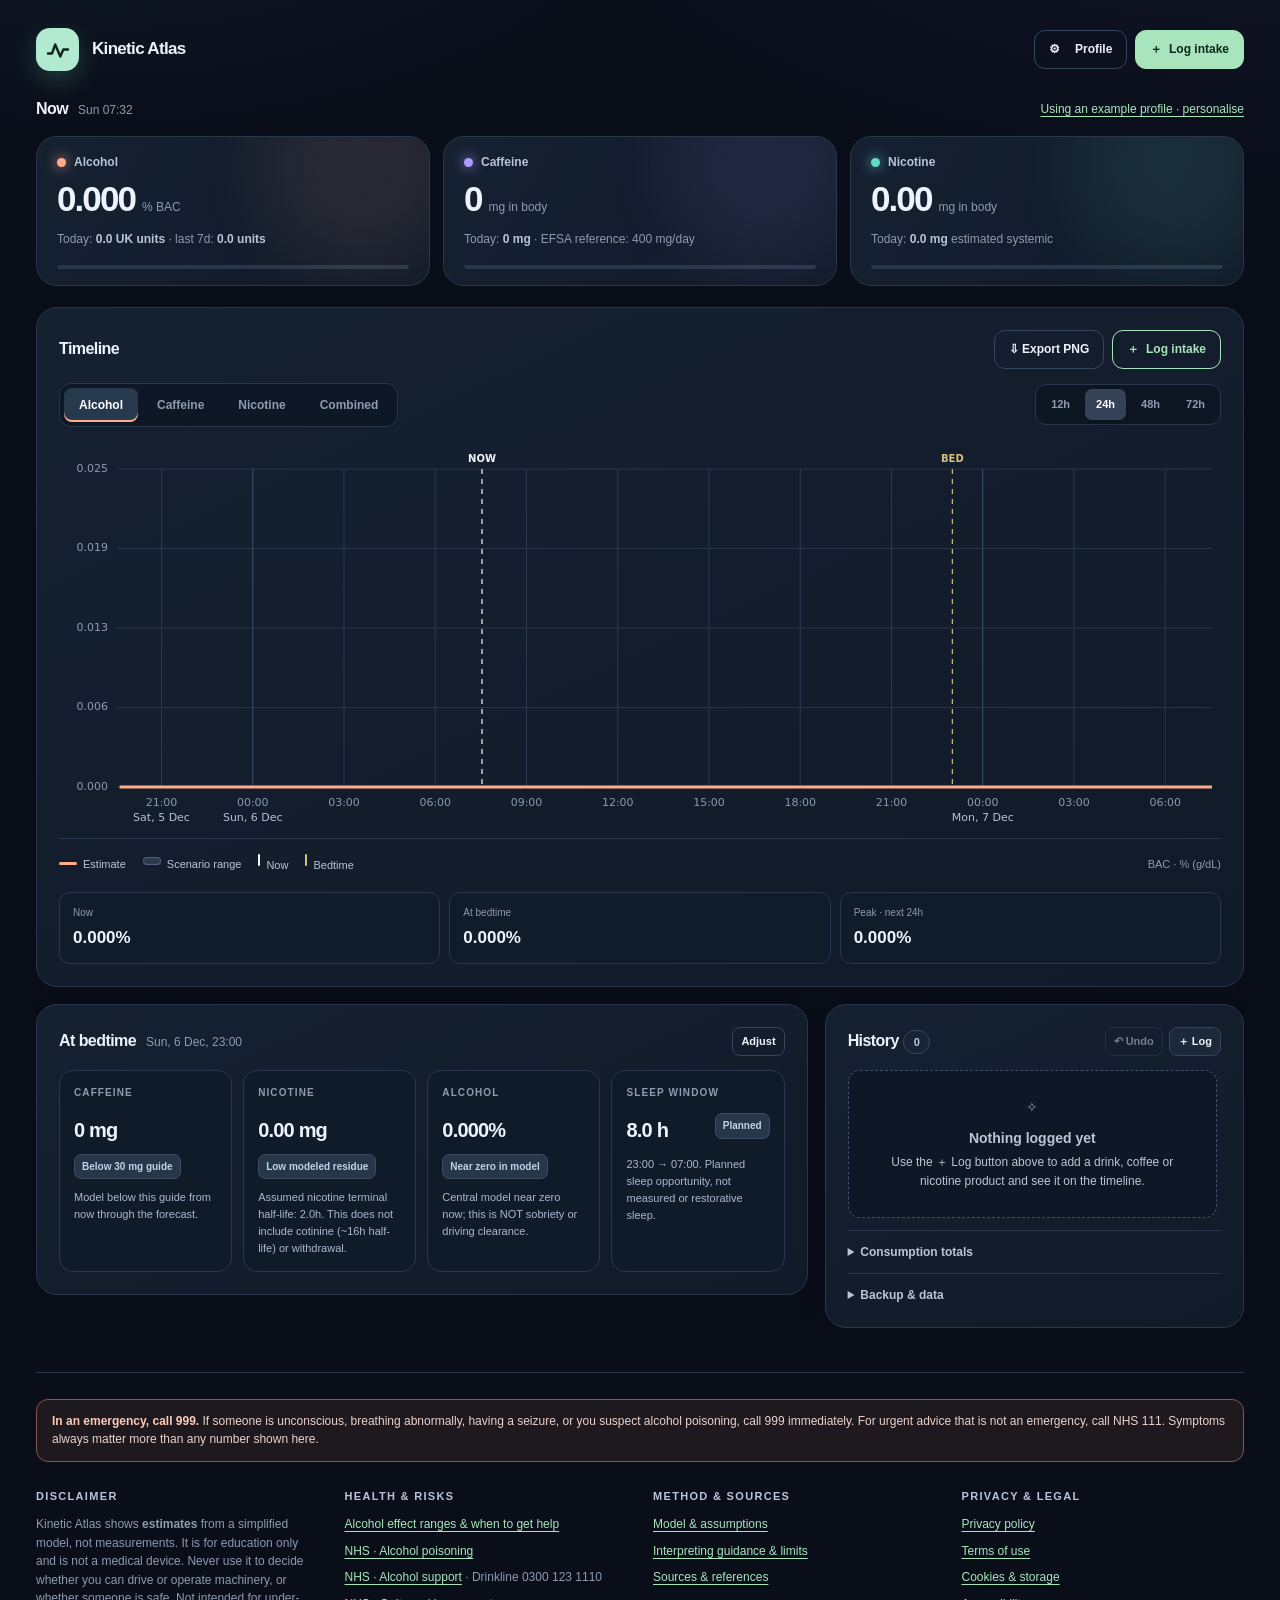
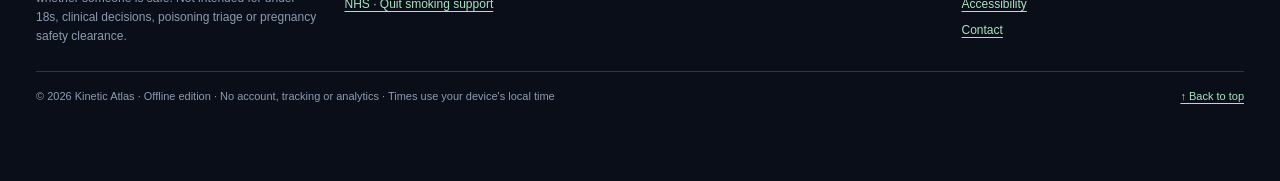
==== commit ad3f0577: "feat: add combined timeline tab and accessible guidance cards - Combined tab plots alcohol, caffeine" ====
--- a/kinetic_atlas.html
+++ b/kinetic_atlas.html
@@ -1,16 +1,16 @@
 <!DOCTYPE html><html lang="en"><head><meta charset="utf-8"><meta name="viewport" content="width=device-width,initial-scale=1"><meta name="theme-color" content="#0b111d"><meta name="description" content="Offline local-first alcohol caffeine nicotine pharmacokinetics explorer"><title>Kinetic Atlas · Personal exposure lab</title><style>
-:root{color-scheme:dark;--bg:#090e19;--surface:#111a29;--border:#28374b;--border2:#34465c;--text:#edf3fc;--muted:#8d9bb0;--soft:#b9c5d6;--primary:#a8e5bd;--alc:#ffad89;--caf:#ac9cff;--nic:#63d9c5;--danger:#ff7d83;--warn:#ffd089;--shadow:0 20px 70px #0206105e;--radius:21px}*{box-sizing:border-box}[hidden]{display:none!important}html{scroll-behavior:smooth}body{margin:0;background:radial-gradient(ellipse 850px 480px at 8% -12%,#253e4d55,transparent 75%),radial-gradient(ellipse 1100px 600px at 97% -13%,#392b5b46,transparent 70%),var(--bg);font:14px/1.55 Inter,ui-sans-serif,-apple-system,BlinkMacSystemFont,"Segoe UI",sans-serif;color:var(--text);min-height:100vh}button,input,select,textarea{font:inherit}button{cursor:pointer}button:disabled{opacity:.45;cursor:not-allowed}a{color:var(--primary);text-decoration-thickness:1px;text-underline-offset:3px}a:focus-visible,button:focus-visible,input:focus-visible,select:focus-visible,textarea:focus-visible{outline:2px solid var(--primary);outline-offset:3px}h1,h2,h3,h4,p{margin:0}h1,h2,h3{letter-spacing:-.035em}p{color:var(--soft)}.shell{max-width:1510px;margin:auto;padding:28px 36px 76px}.topbar{display:flex;align-items:center;justify-content:space-between;gap:12px;margin-bottom:26px}.brand{display:flex;align-items:center;gap:13px;text-decoration:none;color:var(--text)}.brandmark{width:43px;height:43px;border-radius:14px;background:#b1ead1;color:#11241d;display:grid;place-items:center;box-shadow:0 9px 24px #92e9c630}.brandname{font-size:17px;font-weight:850;letter-spacing:-.04em}.toolbar{display:flex;align-items:center;gap:8px;flex-wrap:wrap}.btn{display:inline-flex;justify-content:center;align-items:center;gap:8px;padding:9px 14px;border:1px solid var(--border2);border-radius:11px;background:#1b293b;color:var(--text);font-weight:700;font-size:12px;transition:.15s ease;min-height:39px}.btn:hover{background:#28394c;border-color:#5d7085}.btn-primary{background:var(--primary);border-color:var(--primary);color:#0c271c}.btn-primary:hover{background:#d2f5dd;border-color:#d2f5dd}.btn-ghost{background:transparent}.btn-danger{border-color:#834951;color:#ffb3bb;background:#46292f}.btn-small{padding:5px 8px;min-height:28px;font-size:11px;border-radius:8px}.tag{font-size:11px;border:1px solid var(--border2);border-radius:100px;padding:5px 10px;color:var(--soft);background:#1a293a85}.tag.green{color:#b5efcf;border-color:#3b6658;background:#213c36}.metrics{display:grid;grid-template-columns:repeat(3,minmax(0,1fr));gap:13px;margin-bottom:21px}.metric{position:relative;overflow:hidden;border:1px solid var(--border);border-radius:var(--radius);background:linear-gradient(120deg,#152031,#111a29);padding:16px 20px}.metric:before{content:"";position:absolute;inset:-75px -40px auto auto;height:210px;width:210px;border-radius:50%;opacity:.09;background:var(--tone);filter:blur(35px)}.metric.alcohol{--tone:var(--alc)}.metric.caffeine{--tone:var(--caf)}.metric.nicotine{--tone:var(--nic)}.compound{display:flex;gap:8px;align-items:center;color:var(--soft);font-size:12px;font-weight:750}.compound-dot{height:9px;width:9px;border-radius:50%;background:var(--tone);box-shadow:0 0 13px var(--tone)}.metric-value{display:flex;align-items:baseline;gap:7px;margin-top:10px}.metric-value strong{font-weight:800;font-size:35px;line-height:1;letter-spacing:-.055em;font-variant-numeric:tabular-nums}.metric-value span{font-size:12px;color:var(--muted)}.metric-foot{color:var(--muted);font-size:12px;margin-top:13px}.metric-foot b{color:var(--soft)}.meter{height:4px;border-radius:6px;background:#283649;margin-top:16px;overflow:hidden}.meter>span{height:100%;display:block;background:var(--tone);border-radius:6px;transition:width .3s}.dashboard{display:grid;grid-template-columns:minmax(0,1.84fr) minmax(350px,1fr);gap:17px;align-items:start}.panel{border:1px solid var(--border);background:linear-gradient(155deg,#152031 0%,#111a28 95%);border-radius:var(--radius);box-shadow:0 12px 32px #0000000d;min-width:0}.panel-pad{padding:22px}.wide-column,.side-column{display:grid;gap:17px;min-width:0}.panel-title{display:flex;justify-content:space-between;align-items:start;gap:12px;margin-bottom:17px}.panel-title h2{font-size:18px;font-weight:800}.panel-title p{font-size:11px;color:var(--muted);margin-top:4px}.pill-btns{display:flex;gap:4px;padding:4px;border:1px solid var(--border);border-radius:11px;background:#0d1724}.pill-btns button{background:transparent;border:0;border-radius:7px;color:var(--muted);font-size:11px;font-weight:750;padding:7px 11px}.pill-btns button.active{background:#344257;color:white;box-shadow:0 2px 6px #0004}.plot-head{display:flex;align-items:center;justify-content:space-between;gap:14px;flex-wrap:wrap}.tabs{display:flex;gap:4px;padding:4px;background:#0d1725;border:1px solid var(--border);border-radius:12px;flex-wrap:wrap}.tabs button{border:0;background:transparent;color:var(--muted);padding:8px 15px;border-radius:8px;font-size:12px;font-weight:780}.tabs button.active{background:#27394d;color:white}.tabs .alcohol.active{box-shadow:inset 0 -2px var(--alc)}.tabs .caffeine.active{box-shadow:inset 0 -2px var(--caf)}.tabs .nicotine.active{box-shadow:inset 0 -2px var(--nic)}.chart-wrap{height:335px;position:relative;margin:22px -3px 3px;touch-action:pan-y}.chart-wrap canvas{width:100%;height:100%;display:block;cursor:crosshair}.chart-tooltip{display:none;position:absolute;z-index:4;pointer-events:none;background:#08111cee;border:1px solid #547084;border-radius:10px;padding:9px 12px;box-shadow:var(--shadow);min-width:164px;font-size:11px}.chart-tooltip strong{display:block;color:white;margin-bottom:4px}.chart-tooltip span{display:block;color:var(--soft)}.legend{display:flex;flex-wrap:wrap;gap:8px 17px;align-items:center;border-top:1px solid var(--border);padding-top:15px;margin-top:9px}.legend span{font-size:11px;color:var(--soft)}.legend i{display:inline-block;width:18px;height:3px;vertical-align:3px;margin-right:6px;background:#b2ddf0;border-radius:10px}.legend i.band{height:8px;background:#7e9ab13c;border:1px solid #7888ab80}.legend i.now{height:12px;width:2px;background:#f1f5fb}.legend i.bed{height:12px;width:2px;background:#d6c07b}.stats-row{display:grid;grid-template-columns:repeat(3,1fr);gap:9px;margin-top:18px}.statbox{border:1px solid var(--border);padding:12px 13px;background:#111c2b;border-radius:11px}.statbox span{display:block;font-size:10px;color:var(--muted);margin-bottom:4px}.statbox strong{font-size:17px;font-variant-numeric:tabular-nums}.statbox small{font-size:10px;color:var(--muted);font-weight:500}.sleep-grid{display:grid;grid-template-columns:repeat(4,minmax(0,1fr));gap:11px}.insight{border:1px solid var(--border);border-radius:14px;background:#101b2a;padding:14px}.insight .micro{color:var(--muted);text-transform:uppercase;letter-spacing:.11em;font-size:10px;font-weight:800}.insight .big{font-size:20px;font-weight:800;letter-spacing:-.04em;margin-top:8px;font-variant-numeric:tabular-nums}.insight p{font-size:12px;margin-top:6px}.insight .detail{color:#a8b9ce;font-size:11px;margin-top:10px}.kpi-mini{display:flex;align-items:center;justify-content:space-between;margin-top:6px;gap:8px;flex-wrap:wrap}.badge-status{font-size:10px;border-radius:7px;background:#26374a;color:#c0d3e7;padding:4px 7px;border:1px solid #3a4c62;font-weight:700}.badge-status.warn{background:#453629;color:#ffddb1;border-color:#82614a}.badge-status.urgent{background:#4c2a32;color:#ffc1be;border-color:#875561}
-.field label,.form-label{display:block;font-size:11px;color:var(--soft);font-weight:760;margin-bottom:6px}.input,select,textarea{width:100%;background:#0e1725;border:1px solid #354359;border-radius:10px;color:var(--text);padding:10px 12px;min-height:41px;outline:none;transition:border-color .15s}select{padding-right:24px}select option,select optgroup{background:#162234;color:white}.input:focus,select:focus,textarea:focus{border-color:#96d0b4;box-shadow:0 0 0 3px #8bd1ac19}.input::placeholder,textarea::placeholder{color:#72839b}.input[type="number"]{font-variant-numeric:tabular-nums}.formgrid{display:grid;grid-template-columns:repeat(2,minmax(0,1fr));gap:11px}.formgrid .full{grid-column:1/-1}.formhint{font-size:10px;color:var(--muted);margin-top:5px}.live-preview{display:flex;justify-content:space-between;gap:12px;border:1px solid #3a564e;background:#1a342d70;border-radius:11px;padding:11px 13px;margin:15px 0;align-items:center}.live-preview div{min-width:0}.live-preview small{display:block;font-size:10px;color:var(--muted)}.live-preview b{display:block;color:#d9f7e9;font-size:17px;letter-spacing:-.025em}.live-preview>span{font-size:11px;color:#bcdccf;text-align:right;max-width:190px}.entry-buttons{display:flex;gap:8px}.entry-buttons .btn-primary{flex:1}.feedback{min-height:18px;margin-top:8px;font-size:11px;color:#b0eac9}.history-tools{display:flex;gap:6px;align-items:center}.history-list{max-height:405px;overflow:auto;padding-right:4px;scrollbar-width:thin}.log-item{display:flex;align-items:center;gap:11px;padding:12px 2px;border-top:1px solid #29384a}.log-symbol{width:35px;height:35px;border-radius:11px;flex-shrink:0;background:#ffffff0a;display:grid;place-items:center;font-size:16px}.log-symbol.alcohol{color:var(--alc);background:#ffad8918}.log-symbol.caffeine{color:var(--caf);background:#ac9cff18}.log-symbol.nicotine{color:var(--nic);background:#63d9c518}.log-main{flex:1;min-width:0}.log-main b{font-size:12px;display:block;overflow:hidden;text-overflow:ellipsis;white-space:nowrap}.log-main small{font-size:10px;color:var(--muted);display:block}.log-dose{text-align:right;white-space:nowrap}.log-dose b{font-size:12px}.log-dose small{font-size:10px;color:var(--muted);display:block}.log-actions{display:flex;gap:2px}.log-actions button{color:var(--muted);background:transparent;border:0;font-size:13px;padding:4px;border-radius:5px}.log-actions button:hover{background:#ffffff16;color:var(--text)}.empty-state{padding:26px;text-align:center;background:#0e1725;border:1px dashed #405168;border-radius:12px;color:var(--muted)}.empty-state b{display:block;color:var(--soft);margin:9px 0 4px}.empty-state p{font-size:12px}.interpretation{display:grid;gap:11px}.info-card{display:flex;align-items:flex-start;gap:12px;border:1px solid var(--border);border-radius:12px;padding:13px 14px;background:#101a29}.info-icon{display:grid;place-items:center;width:30px;height:30px;flex-shrink:0;border-radius:9px;background:#ffffff12}.info-card b{display:block;font-size:12px}.info-card p{font-size:11px;margin-top:4px}.small-print{font-size:11px;color:var(--muted)}.fineprint{background:#0e1725;border:1px solid var(--border);border-radius:12px;padding:14px 16px;margin-top:12px}.fineprint h4{font-size:11px;margin-bottom:5px}.fineprint p{font-size:11px}.summary-table{width:100%;border-collapse:collapse;font-size:12px}.summary-table tr:not(:last-child) td{border-bottom:1px solid var(--border)}.summary-table td{padding:11px 0;color:var(--soft)}.summary-table td:last-child{text-align:right;color:var(--text);font-weight:750}dialog{border:1px solid #42556d;border-radius:21px;background:#111c2b;color:var(--text);padding:0;width:min(760px,calc(100% - 22px));max-height:min(90vh,910px);box-shadow:0 30px 100px #000b}dialog::backdrop{background:#010710cc;backdrop-filter:blur(7px)}.dialog-body{padding:24px;overflow:auto;max-height:calc(90vh - 75px)}.dialog-head{display:flex;align-items:start;justify-content:space-between;gap:15px;padding:24px 24px 18px;border-bottom:1px solid var(--border)}.dialog-head h2{font-size:23px}.dialog-head p{font-size:12px;margin-top:5px}.dialog-footer{padding:15px 24px;border-top:1px solid var(--border);display:flex;gap:8px;justify-content:space-between;align-items:center;flex-wrap:wrap;background:#121e2d}.settings-block{border-top:1px solid var(--border);padding-top:18px;margin-top:18px}.settings-block:first-child{border-top:0;margin-top:0;padding-top:0}.settings-block h3{font-size:14px;margin-bottom:13px}.settings-grid{display:grid;grid-template-columns:repeat(3,1fr);gap:13px}.settings-note{font-size:11px;color:var(--muted);margin-top:12px}.sources-list{display:grid;gap:11px}.sources-list article{border:1px solid var(--border);border-radius:12px;padding:12px 15px;background:#0d1725}.sources-list article h4{font-size:12px;margin-bottom:5px}.sources-list article p{font-size:11px}.sources-list article a{font-size:11px;overflow-wrap:anywhere}.method-code{font-family:ui-monospace,SFMono-Regular,Consolas,monospace;color:#c5e7d8;background:#0d1725;border:1px solid var(--border);border-radius:10px;padding:13px;white-space:pre-wrap;font-size:11px}.notice{border:1px solid #6e5b49;background:#392d24;padding:10px 13px;border-radius:10px;font-size:11px;color:#ffdbad;margin-top:12px}.divider{height:1px;background:var(--border);margin:17px 0}.sr-only{position:absolute!important;width:1px;height:1px;padding:0;margin:-1px;overflow:hidden;clip:rect(0,0,0,0);white-space:nowrap;border:0}
-.monitor{margin-bottom:18px}.sec-head{display:flex;align-items:center;justify-content:space-between;gap:10px;flex-wrap:wrap;margin-bottom:14px}.sec-head h2{font-size:16px;font-weight:800}.muted{color:var(--muted);font-weight:500;font-size:12px;letter-spacing:0;margin-left:6px;font-variant-numeric:tabular-nums}.linkbtn{background:none;border:0;padding:0;color:var(--primary);font-size:12px;text-align:left;text-decoration:underline;text-decoration-thickness:1px;text-underline-offset:3px}.legend-unit{margin-left:auto;color:var(--muted)!important}.more-btn{width:100%;margin-top:6px}.drawer{border-top:1px solid var(--border);margin-top:12px;padding-top:12px}.drawer summary{cursor:pointer;font-size:12px;font-weight:750;color:var(--soft)}.drawer[open] summary{margin-bottom:10px}.data-tools{display:flex;gap:6px;flex-wrap:wrap;margin-top:10px}.adv{border:1px solid var(--border);border-radius:12px;padding:12px 14px;margin-top:18px}.adv summary{cursor:pointer;font-weight:750;font-size:13px}.adv[open] summary{margin-bottom:14px}.dialog-narrow{width:min(560px,calc(100% - 22px))}.toast{position:fixed;left:50%;bottom:22px;transform:translate(-50%,16px);opacity:0;pointer-events:none;z-index:50;max-width:calc(100% - 32px);background:#1b293b;border:1px solid var(--border2);border-radius:12px;padding:10px 16px;font-size:12px;box-shadow:var(--shadow);transition:.2s ease}.toast.show{opacity:1;transform:translate(-50%,0)}.site-foot{margin-top:44px;border-top:1px solid var(--border);padding-top:26px;color:var(--muted);font-size:12px}.foot-alert{border:1px solid #85554f;background:#3f282966;border-radius:12px;padding:12px 15px;color:#ead3cb}.foot-alert strong{color:#ffc9b5}.foot-grid{display:grid;grid-template-columns:repeat(4,minmax(0,1fr));gap:26px;margin:26px 0}.foot-grid h3{font-size:11px;text-transform:uppercase;letter-spacing:.12em;color:var(--soft);margin-bottom:10px}.foot-grid p{font-size:12px;color:var(--muted)}.foot-grid ul{list-style:none;margin:0;padding:0;display:grid;gap:8px}.foot-grid a{font-size:12px}.foot-base{display:flex;justify-content:space-between;gap:12px;flex-wrap:wrap;border-top:1px solid var(--border);padding-top:16px;font-size:11px}.legal p{font-size:12px}.legal p+p{margin-top:8px}.legal code{font-size:11px}
-@media(max-width:1120px){.dashboard{grid-template-columns:minmax(0,1.3fr) minmax(305px,.85fr)}.shell{padding:22px}.panel-pad{padding:18px}.sleep-grid{grid-template-columns:repeat(2,minmax(0,1fr))}}@media(max-width:900px){.dashboard{grid-template-columns:1fr}.wide-column,.side-column{display:contents}#timelineSec{order:1}#historySec{order:2}#sleepSec{order:3}#guideSec{order:4}.foot-grid{grid-template-columns:repeat(2,minmax(0,1fr))}}@media(max-width:680px){.shell{padding:12px 12px 40px}.topbar{margin-bottom:16px}.hide-sm{display:none}.monitor{margin-bottom:14px}.monitor .sec-head{margin-bottom:8px}.metrics{gap:6px;margin-bottom:0}.metric{padding:10px 11px;border-radius:14px}.metric:before{display:none}.compound{font-size:11px}.metric-value{flex-direction:column;align-items:flex-start;gap:0;margin-top:4px}.metric-value strong{font-size:21px}.metric-value span{font-size:10px}.metric-foot,.meter{display:none}.settings-grid{grid-template-columns:repeat(2,1fr)}.plot-head{align-items:stretch}.chart-wrap{height:260px;margin-top:16px}.statbox{padding:9px 10px}.statbox strong{font-size:14px}.foot-grid{grid-template-columns:1fr;gap:20px}.dialog-body{padding:16px}.dialog-head{padding:18px 16px}.dialog-footer{padding:12px 16px}}@media(prefers-reduced-motion:reduce){*,*:before,*:after{scroll-behavior:auto!important;transition:none!important}}
+:root{color-scheme:dark;--bg:#090e19;--surface:#111a29;--border:#28374b;--border2:#34465c;--text:#edf3fc;--muted:#8d9bb0;--soft:#b9c5d6;--primary:#a8e5bd;--alc:#ffad89;--caf:#ac9cff;--nic:#63d9c5;--danger:#ff7d83;--warn:#ffd089;--shadow:0 20px 70px #0206105e;--radius:21px}*{box-sizing:border-box}[hidden]{display:none!important}html{scroll-behavior:smooth}body{margin:0;background:radial-gradient(ellipse 850px 480px at 8% -12%,#253e4d55,transparent 75%),radial-gradient(ellipse 1100px 600px at 97% -13%,#392b5b46,transparent 70%),var(--bg);font:14px/1.55 Inter,ui-sans-serif,-apple-system,BlinkMacSystemFont,"Segoe UI",sans-serif;color:var(--text);min-height:100vh}button,input,select,textarea{font:inherit}button{cursor:pointer}button:disabled{opacity:.45;cursor:not-allowed}a{color:var(--primary);text-decoration-thickness:1px;text-underline-offset:3px}a:focus-visible,button:focus-visible,input:focus-visible,select:focus-visible,textarea:focus-visible{outline:2px solid var(--primary);outline-offset:3px}h1,h2,h3,h4,p{margin:0}h1,h2,h3{letter-spacing:-.035em}p{color:var(--soft)}.shell{max-width:1510px;margin:auto;padding:28px 36px 76px}.topbar{display:flex;align-items:center;justify-content:space-between;gap:12px;margin-bottom:26px}.brand{display:flex;align-items:center;gap:13px;text-decoration:none;color:var(--text)}.brandmark{width:43px;height:43px;border-radius:14px;background:#b1ead1;color:#11241d;display:grid;place-items:center;box-shadow:0 9px 24px #92e9c630}.brandname{font-size:17px;font-weight:850;letter-spacing:-.04em}.toolbar{display:flex;align-items:center;gap:8px;flex-wrap:wrap}.btn{display:inline-flex;justify-content:center;align-items:center;gap:8px;padding:9px 14px;border:1px solid var(--border2);border-radius:11px;background:#1b293b;color:var(--text);font-weight:700;font-size:12px;transition:.15s ease;min-height:39px}.btn:hover{background:#28394c;border-color:#5d7085}.btn-primary{background:var(--primary);border-color:var(--primary);color:#0c271c}.btn-primary:hover{background:#d2f5dd;border-color:#d2f5dd}.btn-ghost{background:transparent}.btn-outline{background:transparent;border-color:var(--primary);color:var(--primary)}.btn-outline:hover{background:#a8e5bd1f;border-color:#d2f5dd;color:#d2f5dd}.btn-outline:focus-visible{outline:2px solid var(--primary);outline-offset:3px;background:#a8e5bd1f}.btn-danger{border-color:#834951;color:#ffb3bb;background:#46292f}.btn-small{padding:5px 8px;min-height:28px;font-size:11px;border-radius:8px}.tag{font-size:11px;border:1px solid var(--border2);border-radius:100px;padding:5px 10px;color:var(--soft);background:#1a293a85}.tag.green{color:#b5efcf;border-color:#3b6658;background:#213c36}.metrics{display:grid;grid-template-columns:repeat(3,minmax(0,1fr));gap:13px;margin-bottom:21px}.metric{position:relative;overflow:hidden;border:1px solid var(--border);border-radius:var(--radius);background:linear-gradient(120deg,#152031,#111a29);padding:16px 20px}.metric:before{content:"";position:absolute;inset:-75px -40px auto auto;height:210px;width:210px;border-radius:50%;opacity:.09;background:var(--tone);filter:blur(35px)}.metric.alcohol{--tone:var(--alc)}.metric.caffeine{--tone:var(--caf)}.metric.nicotine{--tone:var(--nic)}.compound{display:flex;gap:8px;align-items:center;color:var(--soft);font-size:12px;font-weight:750}.compound-dot{height:9px;width:9px;border-radius:50%;background:var(--tone);box-shadow:0 0 13px var(--tone)}.metric-value{display:flex;align-items:baseline;gap:7px;margin-top:10px}.metric-value strong{font-weight:800;font-size:35px;line-height:1;letter-spacing:-.055em;font-variant-numeric:tabular-nums}.metric-value span{font-size:12px;color:var(--muted)}.metric-foot{color:var(--muted);font-size:12px;margin-top:13px}.metric-foot b{color:var(--soft)}.meter{height:4px;border-radius:6px;background:#283649;margin-top:16px;overflow:hidden}.meter>span{height:100%;display:block;background:var(--tone);border-radius:6px;transition:width .3s}.dashboard{display:grid;grid-template-columns:minmax(0,1.84fr) minmax(350px,1fr);gap:17px;align-items:start}.panel{border:1px solid var(--border);background:linear-gradient(155deg,#152031 0%,#111a28 95%);border-radius:var(--radius);box-shadow:0 12px 32px #0000000d;min-width:0}.panel-pad{padding:22px}.wide-column,.side-column{display:grid;gap:17px;min-width:0}.dashboard{grid-template-rows:auto 1fr}.dashboard>.wide-column,.dashboard>.side-column{display:contents}#sleepSec{grid-column:1;grid-row:1}#guideSec{grid-column:1;grid-row:2}#historySec{grid-column:2;grid-row:1/span 2}.panel-title{display:flex;justify-content:space-between;align-items:start;gap:12px;margin-bottom:17px}.panel-title h2{font-size:18px;font-weight:800}.panel-title p{font-size:11px;color:var(--muted);margin-top:4px}.pill-btns{display:flex;gap:4px;padding:4px;border:1px solid var(--border);border-radius:11px;background:#0d1724}.pill-btns button{background:transparent;border:0;border-radius:7px;color:var(--muted);font-size:11px;font-weight:750;padding:7px 11px}.pill-btns button.active{background:#344257;color:white;box-shadow:0 2px 6px #0004}.plot-head{display:flex;align-items:center;justify-content:space-between;gap:14px;flex-wrap:wrap}.tabs{display:flex;gap:4px;padding:4px;background:#0d1725;border:1px solid var(--border);border-radius:12px;flex-wrap:wrap}.tabs button{border:0;background:transparent;color:var(--muted);padding:8px 15px;border-radius:8px;font-size:12px;font-weight:780}.tabs button.active{background:#27394d;color:white}.tabs .alcohol.active{box-shadow:inset 0 -2px var(--alc)}.tabs .caffeine.active{box-shadow:inset 0 -2px var(--caf)}.tabs .nicotine.active{box-shadow:inset 0 -2px var(--nic)}.tabs .all.active{border-bottom:2px solid transparent;padding-bottom:6px;background:linear-gradient(#27394d,#27394d) padding-box,linear-gradient(90deg,var(--alc),var(--caf),var(--nic)) border-box}#scaleButtons:not([hidden])+#rangeButtons{margin-left:auto}@media(max-width:680px){#compoundTabs{display:grid;grid-template-columns:repeat(4,minmax(0,1fr))}#compoundTabs button{padding:8px 4px}.stats-row .statbox .cmb-val{font-size:11.5px;white-space:normal}}.chart-wrap{height:380px;position:relative;margin:22px -3px 3px;touch-action:pan-y}.chart-wrap canvas{width:100%;height:100%;display:block;cursor:crosshair}.chart-tooltip{display:none;position:absolute;z-index:4;pointer-events:none;background:#08111cee;border:1px solid #547084;border-radius:10px;padding:9px 12px;box-shadow:var(--shadow);min-width:164px;font-size:11px}.chart-tooltip strong{display:block;color:white;margin-bottom:4px}.chart-tooltip span{display:block;color:var(--soft)}.legend{display:flex;flex-wrap:wrap;gap:8px 17px;align-items:center;border-top:1px solid var(--border);padding-top:15px;margin-top:9px}.legend span{font-size:11px;color:var(--soft)}.legend i{display:inline-block;width:18px;height:3px;vertical-align:3px;margin-right:6px;background:#b2ddf0;border-radius:10px}.legend i.band{height:8px;background:#7e9ab13c;border:1px solid #7888ab80}.legend i.now{height:12px;width:2px;background:#f1f5fb}.legend i.bed{height:12px;width:2px;background:#d6c07b}.stats-row{display:grid;grid-template-columns:repeat(3,1fr);gap:9px;margin-top:18px}.statbox{border:1px solid var(--border);padding:12px 13px;background:#111c2b;border-radius:11px}.statbox span{display:block;font-size:10px;color:var(--muted);margin-bottom:4px}.statbox strong{font-size:17px;font-variant-numeric:tabular-nums}.statbox small{font-size:10px;color:var(--muted);font-weight:500}.statbox .cmb-val{display:block;font-size:13px;color:var(--soft);margin:0;line-height:1.55;white-space:nowrap;font-weight:600}.cmb-val b{color:white;font-weight:760;white-space:nowrap}.cmb-val abbr{text-decoration:none}.cmb-val i,.chart-tooltip i{display:inline-block;width:7px;height:7px;border-radius:50%;margin-right:5px;vertical-align:1px}.sleep-grid{display:grid;grid-template-columns:repeat(4,minmax(0,1fr));gap:11px}.insight{border:1px solid var(--border);border-radius:14px;background:#101b2a;padding:14px}.insight .micro{color:var(--muted);text-transform:uppercase;letter-spacing:.11em;font-size:10px;font-weight:800}.insight .big{font-size:20px;font-weight:800;letter-spacing:-.04em;margin-top:8px;font-variant-numeric:tabular-nums}.insight p{font-size:12px;margin-top:6px}.insight .detail{color:#a8b9ce;font-size:11px;margin-top:10px}.kpi-mini{display:flex;align-items:center;justify-content:space-between;margin-top:6px;gap:8px;flex-wrap:wrap}.badge-status{font-size:10px;border-radius:7px;background:#26374a;color:#c0d3e7;padding:4px 7px;border:1px solid #3a4c62;font-weight:700}.badge-status.warn{background:#453629;color:#ffddb1;border-color:#82614a}.badge-status.urgent{background:#4c2a32;color:#ffc1be;border-color:#875561}
+.field label,.form-label{display:block;font-size:11px;color:var(--soft);font-weight:760;margin-bottom:6px}.input,select,textarea{width:100%;background:#0e1725;border:1px solid #354359;border-radius:10px;color:var(--text);padding:10px 12px;min-height:41px;outline:none;transition:border-color .15s}select{padding-right:24px}select option,select optgroup{background:#162234;color:white}.input:focus,select:focus,textarea:focus{border-color:#96d0b4;box-shadow:0 0 0 3px #8bd1ac19}.input::placeholder,textarea::placeholder{color:#72839b}.input[type="number"]{font-variant-numeric:tabular-nums}.formgrid{display:grid;grid-template-columns:repeat(2,minmax(0,1fr));gap:11px}.formgrid .full{grid-column:1/-1}.formhint{font-size:10px;color:var(--muted);margin-top:5px}.live-preview{display:flex;justify-content:space-between;gap:12px;border:1px solid #3a564e;background:#1a342d70;border-radius:11px;padding:11px 13px;margin:15px 0;align-items:center}.live-preview div{min-width:0}.live-preview small{display:block;font-size:10px;color:var(--muted)}.live-preview b{display:block;color:#d9f7e9;font-size:17px;letter-spacing:-.025em}.live-preview>span{font-size:11px;color:#bcdccf;text-align:right;max-width:190px}.entry-buttons{display:flex;gap:8px}.entry-buttons .btn-primary{flex:1}.feedback{min-height:18px;margin-top:8px;font-size:11px;color:#b0eac9}.history-tools{display:flex;gap:6px;align-items:center}.history-list{max-height:405px;overflow:auto;padding-right:4px;scrollbar-width:thin}.log-item{display:flex;align-items:center;gap:11px;padding:12px 2px;border-top:1px solid #29384a}.log-symbol{width:35px;height:35px;border-radius:11px;flex-shrink:0;background:#ffffff0a;display:grid;place-items:center;font-size:16px}.log-symbol.alcohol{color:var(--alc);background:#ffad8918}.log-symbol.caffeine{color:var(--caf);background:#ac9cff18}.log-symbol.nicotine{color:var(--nic);background:#63d9c518}.log-main{flex:1;min-width:0}.log-main b{font-size:12px;display:block;overflow:hidden;text-overflow:ellipsis;white-space:nowrap}.log-main small{font-size:10px;color:var(--muted);display:block}.log-dose{text-align:right;white-space:nowrap}.log-dose b{font-size:12px}.log-dose small{font-size:10px;color:var(--muted);display:block}.log-actions{display:flex;gap:2px}.log-actions button{color:var(--muted);background:transparent;border:0;font-size:13px;padding:4px;border-radius:5px}.log-actions button:hover{background:#ffffff16;color:var(--text)}.empty-state{padding:26px;text-align:center;background:#0e1725;border:1px dashed #405168;border-radius:12px;color:var(--muted)}.empty-state b{display:block;color:var(--soft);margin:9px 0 4px}.empty-state p{font-size:12px}.interpretation{display:grid;gap:11px}.info-card{border:1px solid var(--border);border-left:3px solid var(--border2);border-radius:12px;padding:13px 14px;background:#101a29}.info-card.caution{border-left-color:var(--warn)}.info-card.urgent{border-left-color:var(--danger);background:#2a1a22}.info-sev{display:block;color:var(--muted);text-transform:uppercase;letter-spacing:.11em;font-size:10px;font-weight:800;margin-bottom:2px}.caution .info-sev{color:var(--warn)}.urgent .info-sev{color:var(--danger)}#guideSec{animation:guideIn .32s ease-out}@keyframes guideIn{from{opacity:0;transform:translateY(8px)}}.info-card b{display:block;font-size:12px}.info-card p{font-size:11px;margin-top:4px}.small-print{font-size:11px;color:var(--muted)}.fineprint{background:#0e1725;border:1px solid var(--border);border-radius:12px;padding:14px 16px;margin-top:12px}.fineprint h4{font-size:11px;margin-bottom:5px}.fineprint p{font-size:11px}.summary-table{width:100%;border-collapse:collapse;font-size:12px}.summary-table tr:not(:last-child) td{border-bottom:1px solid var(--border)}.summary-table td{padding:11px 0;color:var(--soft)}.summary-table td:last-child{text-align:right;color:var(--text);font-weight:750}dialog{border:1px solid #42556d;border-radius:21px;background:#111c2b;color:var(--text);padding:0;width:min(760px,calc(100% - 22px));max-height:min(90vh,910px);box-shadow:0 30px 100px #000b}dialog::backdrop{background:#010710cc;backdrop-filter:blur(7px)}.dialog-body{padding:24px;overflow:auto;max-height:calc(90vh - 75px)}.dialog-head{display:flex;align-items:start;justify-content:space-between;gap:15px;padding:24px 24px 18px;border-bottom:1px solid var(--border)}.dialog-head h2{font-size:23px}.dialog-head p{font-size:12px;margin-top:5px}.dialog-footer{padding:15px 24px;border-top:1px solid var(--border);display:flex;gap:8px;justify-content:space-between;align-items:center;flex-wrap:wrap;background:#121e2d}.settings-block{border-top:1px solid var(--border);padding-top:18px;margin-top:18px}.settings-block:first-child{border-top:0;margin-top:0;padding-top:0}.settings-block h3{font-size:14px;margin-bottom:13px}.settings-grid{display:grid;grid-template-columns:repeat(3,1fr);gap:13px}.settings-note{font-size:11px;color:var(--muted);margin-top:12px}.sources-list{display:grid;gap:11px}.sources-list article{border:1px solid var(--border);border-radius:12px;padding:12px 15px;background:#0d1725}.sources-list article h4{font-size:12px;margin-bottom:5px}.sources-list article p{font-size:11px}.sources-list article a{font-size:11px;overflow-wrap:anywhere}.method-code{font-family:ui-monospace,SFMono-Regular,Consolas,monospace;color:#c5e7d8;background:#0d1725;border:1px solid var(--border);border-radius:10px;padding:13px;white-space:pre-wrap;font-size:11px}.notice{border:1px solid #6e5b49;background:#392d24;padding:10px 13px;border-radius:10px;font-size:11px;color:#ffdbad;margin-top:12px}.divider{height:1px;background:var(--border);margin:17px 0}.sr-only{position:absolute!important;width:1px;height:1px;padding:0;margin:-1px;overflow:hidden;clip:rect(0,0,0,0);white-space:nowrap;border:0}
+.monitor{margin-bottom:18px}#timelineSec{margin-bottom:17px}.sec-actions{display:flex;gap:8px;flex-wrap:wrap}.sec-head{display:flex;align-items:center;justify-content:space-between;gap:10px;flex-wrap:wrap;margin-bottom:14px}.sec-head h2{font-size:16px;font-weight:800}.muted{color:var(--muted);font-weight:500;font-size:12px;letter-spacing:0;margin-left:6px;font-variant-numeric:tabular-nums}.linkbtn{background:none;border:0;padding:0;color:var(--primary);font-size:12px;text-align:left;text-decoration:underline;text-decoration-thickness:1px;text-underline-offset:3px}.legend-unit{margin-left:auto;color:var(--muted)!important}.plot-note{font-size:11px;color:var(--muted);margin-top:8px;line-height:1.5}.more-btn{width:100%;margin-top:6px}.drawer{border-top:1px solid var(--border);margin-top:12px;padding-top:12px}.drawer summary{cursor:pointer;font-size:12px;font-weight:750;color:var(--soft)}.drawer[open] summary{margin-bottom:10px}.data-tools{display:flex;gap:6px;flex-wrap:wrap;margin-top:10px}.adv{border:1px solid var(--border);border-radius:12px;padding:12px 14px;margin-top:18px}.adv summary{cursor:pointer;font-weight:750;font-size:13px}.adv[open] summary{margin-bottom:14px}.dialog-narrow{width:min(560px,calc(100% - 22px))}.toast{position:fixed;left:50%;bottom:22px;transform:translate(-50%,16px);opacity:0;pointer-events:none;z-index:50;max-width:calc(100% - 32px);background:#1b293b;border:1px solid var(--border2);border-radius:12px;padding:10px 16px;font-size:12px;box-shadow:var(--shadow);transition:.2s ease}.toast.show{opacity:1;transform:translate(-50%,0)}.site-foot{margin-top:44px;border-top:1px solid var(--border);padding-top:26px;color:var(--muted);font-size:12px}.foot-alert{border:1px solid #85554f;background:#3f282966;border-radius:12px;padding:12px 15px;color:#ead3cb}.foot-alert strong{color:#ffc9b5}.foot-grid{display:grid;grid-template-columns:repeat(4,minmax(0,1fr));gap:26px;margin:26px 0}.foot-grid h3{font-size:11px;text-transform:uppercase;letter-spacing:.12em;color:var(--soft);margin-bottom:10px}.foot-grid p{font-size:12px;color:var(--muted)}.foot-grid ul{list-style:none;margin:0;padding:0;display:grid;gap:8px}.foot-grid a{font-size:12px}.foot-base{display:flex;justify-content:space-between;gap:12px;flex-wrap:wrap;border-top:1px solid var(--border);padding-top:16px;font-size:11px}.legal p{font-size:12px}.legal p+p{margin-top:8px}.legal code{font-size:11px}
+@media(max-width:1120px){.dashboard{grid-template-columns:minmax(0,1.3fr) minmax(305px,.85fr)}.shell{padding:22px}.panel-pad{padding:18px}.sleep-grid{grid-template-columns:repeat(2,minmax(0,1fr))}}@media(max-width:900px){.dashboard{grid-template-columns:1fr}.wide-column,.side-column{display:contents}#historySec{order:2}#sleepSec{order:3}#guideSec{order:4}#sleepSec,#historySec,#guideSec{grid-column:auto;grid-row:auto}.dashboard{grid-template-rows:none}.foot-grid{grid-template-columns:repeat(2,minmax(0,1fr))}}@media(max-width:680px){.shell{padding:12px 12px 40px}.topbar{margin-bottom:16px}.hide-sm{display:none}.monitor{margin-bottom:14px}.monitor .sec-head{margin-bottom:8px}.metrics{gap:6px;margin-bottom:0}.metric{padding:10px 11px;border-radius:14px}.metric:before{display:none}.compound{font-size:11px}.metric-value{flex-direction:column;align-items:flex-start;gap:0;margin-top:4px}.metric-value strong{font-size:21px}.metric-value span{font-size:10px}.metric-foot,.meter{display:none}.settings-grid{grid-template-columns:repeat(2,1fr)}.plot-head{align-items:stretch}.chart-wrap{height:260px;margin-top:16px}.statbox{padding:9px 10px}.statbox strong{font-size:14px}.foot-grid{grid-template-columns:1fr;gap:20px}.dialog-body{padding:16px}.dialog-head{padding:18px 16px}.dialog-footer{padding:12px 16px}}@media(prefers-reduced-motion:reduce){*,*:before,*:after{scroll-behavior:auto!important;transition:none!important}#guideSec{animation:none}}
 </style></head><body><div class="shell">
 <header class="topbar"><a class="brand" href="#top"><span class="brandmark" aria-hidden="true"><svg width="26" height="26" viewBox="0 0 26 26" fill="none"><path d="M3 16.5h4l3.2-9 5.1 12 3-7H23" stroke="currentColor" stroke-width="2.4" stroke-linecap="round" stroke-linejoin="round"/></svg></span><span class="brandname">Kinetic Atlas</span></a><div class="toolbar"><button type="button" class="btn btn-ghost" data-open="profileDialog" aria-label="Profile">⚙<span class="hide-sm">&nbsp; Profile</span></button><button type="button" class="btn btn-primary" data-open="entryDialog">＋ &nbsp;Log intake</button></div></header>
 <main id="top"><p class="notice" id="storageWarn" role="alert" hidden>Browser storage is unavailable. Export your data before closing this page.</p>
 <section class="monitor" aria-labelledby="nowTitle"><div class="sec-head"><h2 id="nowTitle">Now <span class="muted" id="liveClock"></span></h2><button type="button" class="linkbtn" id="profileHint" data-open="profileDialog" hidden>Using an example profile · personalise</button></div><div class="metrics"><article class="metric alcohol"><span class="compound"><i class="compound-dot"></i>Alcohol</span><div class="metric-value"><strong id="metricAlc">0.000</strong><span>% BAC</span></div><div class="metric-foot" id="metricAlcSub"></div><div class="meter"><span id="meterAlc" style="width:0%"></span></div></article><article class="metric caffeine"><span class="compound"><i class="compound-dot"></i>Caffeine</span><div class="metric-value"><strong id="metricCaf">0</strong><span>mg in body</span></div><div class="metric-foot" id="metricCafSub"></div><div class="meter"><span id="meterCaf" style="width:0%"></span></div></article><article class="metric nicotine"><span class="compound"><i class="compound-dot"></i>Nicotine</span><div class="metric-value"><strong id="metricNic">0.0</strong><span>mg in body</span></div><div class="metric-foot" id="metricNicSub"></div><div class="meter"><span id="meterNic" style="width:0%"></span></div></article></div></section>
-<div class="dashboard"><div class="wide-column"><section class="panel panel-pad" id="timelineSec" aria-labelledby="curveTitle"><div class="sec-head"><h2 id="curveTitle">Timeline</h2><button type="button" class="btn btn-primary" data-open="entryDialog">＋ &nbsp;Log intake</button></div><div class="plot-head"><div class="tabs" id="compoundTabs" role="tablist" aria-label="Chart substance"><button data-type="alcohol" class="alcohol active" role="tab" aria-selected="true">Alcohol</button><button data-type="caffeine" class="caffeine" role="tab" aria-selected="false">Caffeine</button><button data-type="nicotine" class="nicotine" role="tab" aria-selected="false">Nicotine</button></div><div class="pill-btns" id="rangeButtons"><button data-range="12">12h</button><button class="active" data-range="24">24h</button><button data-range="48">48h</button><button data-range="72">72h</button></div></div><div class="chart-wrap" id="chartWrap"><canvas id="trajectory" role="img" aria-label="Estimated exposure over time">Canvas unsupported. Summary values are available below.</canvas><div class="chart-tooltip" id="chartTooltip"></div></div><div class="legend"><span><i id="legendLine"></i>Estimate</span><span><i class="band"></i>Scenario range</span><span><i class="now"></i>Now</span><span><i class="bed"></i>Bedtime</span><span class="legend-unit" id="plotUnit"></span></div><div class="stats-row"><div class="statbox"><span>Now</span><strong id="chartNow">—</strong></div><div class="statbox"><span>At bedtime</span><strong id="chartBed">—</strong></div><div class="statbox"><span>Peak · next 24h</span><strong id="chartPeak">—</strong></div></div></section>
+<section class="panel panel-pad" id="timelineSec" aria-labelledby="curveTitle"><div class="sec-head"><h2 id="curveTitle">Timeline</h2><div class="sec-actions"><button type="button" class="btn btn-ghost" id="exportPngBtn" title="Download the plot shown as a PNG image">⇩ Export PNG</button><button type="button" class="btn btn-outline" data-open="entryDialog">＋ &nbsp;Log intake</button></div></div><div class="plot-head"><div class="tabs" id="compoundTabs" role="tablist" aria-label="Chart substance"><button data-type="alcohol" class="alcohol active" role="tab" aria-selected="true">Alcohol</button><button data-type="caffeine" class="caffeine" role="tab" aria-selected="false">Caffeine</button><button data-type="nicotine" class="nicotine" role="tab" aria-selected="false">Nicotine</button><button data-type="all" class="all" role="tab" aria-selected="false">Combined</button></div><div class="pill-btns" id="scaleButtons" role="group" aria-label="Combined chart scale" hidden><button class="active" data-scale="rel" aria-pressed="true" title="Each curve scaled to its own peak (0–1)">Relative</button><button data-scale="mg" aria-pressed="false" title="Amount in body, mg, log scale">mg</button></div><div class="pill-btns" id="rangeButtons"><button data-range="12">12h</button><button class="active" data-range="24">24h</button><button data-range="48">48h</button><button data-range="72">72h</button></div></div><div class="chart-wrap" id="chartWrap"><canvas id="trajectory" role="img" aria-label="Estimated exposure over time">Canvas unsupported. Summary values are available below.</canvas><div class="chart-tooltip" id="chartTooltip"></div></div><div class="legend"><span><i id="legendLine"></i>Estimate</span><span><i class="band"></i>Scenario range</span><span data-cmb hidden><i style="background:#ffad89"></i>Alcohol</span><span data-cmb hidden><i style="background:#ac9cff"></i>Caffeine</span><span data-cmb hidden><i style="background:#63d9c5"></i>Nicotine</span><span><i class="now"></i>Now</span><span><i class="bed"></i>Bedtime</span><span class="legend-unit" id="plotUnit"></span></div><p class="plot-note" id="plotNote" hidden></p><div class="stats-row"><div class="statbox"><span>Now</span><strong id="chartNow">—</strong></div><div class="statbox"><span>At bedtime</span><strong id="chartBed">—</strong></div><div class="statbox"><span>Peak · next 24h</span><strong id="chartPeak">—</strong></div></div></section><div class="dashboard"><div class="wide-column">
 <section class="panel panel-pad" id="sleepSec" aria-labelledby="sleepTitle"><div class="sec-head"><h2 id="sleepTitle">At bedtime <span class="muted" id="bedtimeText">—</span></h2><button type="button" class="btn btn-small btn-ghost" data-open="profileDialog">Adjust</button></div><div class="sleep-grid"><div class="insight"><div class="micro">Caffeine</div><div class="kpi-mini"><div class="big" id="bedCaf">—</div><span class="badge-status" id="cafSleepBadge"></span></div><div class="detail" id="cafCross"></div></div><div class="insight"><div class="micro">Nicotine</div><div class="kpi-mini"><div class="big" id="bedNic">—</div><span class="badge-status" id="nicSleepBadge"></span></div><div class="detail" id="nicCross"></div></div><div class="insight"><div class="micro">Alcohol</div><div class="kpi-mini"><div class="big" id="bedAlc">—</div><span class="badge-status" id="alcSleepBadge"></span></div><div class="detail" id="alcCross"></div></div><div class="insight"><div class="micro">Sleep window</div><div class="kpi-mini"><div class="big" id="sleepDuration">—</div><span class="badge-status">Planned</span></div><div class="detail" id="sleepContext"></div></div></div></section></div>
 <div class="side-column"><section class="panel panel-pad" id="historySec" aria-labelledby="historyTitle"><div class="sec-head"><h2 id="historyTitle">History <span id="historyCount" class="tag">0</span></h2><div class="history-tools"><button type="button" class="btn btn-small btn-ghost" id="undoBtn" title="Undo last change">↶ Undo</button><button type="button" class="btn btn-small" data-open="entryDialog">＋ Log</button></div></div><div class="history-list" id="historyList"></div><details class="drawer"><summary>Consumption totals</summary><table class="summary-table"><tbody id="summaryRows"></tbody></table><p class="small-print" style="margin-top:8px">UK guidance is <b>14 units a week</b> for regular drinking: a low-risk guideline, not a quota or a guarantee of safety.</p></details><details class="drawer"><summary>Backup &amp; data</summary><p class="small-print">Your profile and history are stored in this browser only. Export regularly to keep a copy.</p><div class="data-tools"><button type="button" class="btn btn-small" id="exportBtn">⇩ Export JSON</button><button type="button" class="btn btn-small" id="downloadCsvBtn">⇩ Export CSV</button><button type="button" class="btn btn-small" id="importBtn">↥ Import</button><button type="button" class="btn btn-small btn-danger" id="clearBtn">Clear all</button></div></details></section>
-<section class="panel panel-pad" id="guideSec" aria-labelledby="interpretTitle"><div class="sec-head"><h2 id="interpretTitle">Guidance</h2><button type="button" class="linkbtn" data-open="scienceDialog">How it's calculated</button></div><div class="interpretation" id="interpretation"></div></section></div></div>
+<section class="panel panel-pad" id="guideSec" aria-labelledby="interpretTitle" hidden><div class="sec-head"><h2 id="interpretTitle">Guidance</h2><button type="button" class="linkbtn" data-open="scienceDialog">How it's calculated</button></div><div class="interpretation" id="interpretation"></div></section></div></div>
 <footer class="site-foot"><div class="foot-alert" role="note"><strong>In an emergency, call 999.</strong> If someone is unconscious, breathing abnormally, having a seizure, or you suspect alcohol poisoning, call 999 immediately. For urgent advice that is not an emergency, call NHS 111. Symptoms always matter more than any number shown here.</div>
 <div class="foot-grid"><section><h3>Disclaimer</h3><p>Kinetic Atlas shows <b>estimates</b> from a simplified model, not measurements. It is for education only and is not a medical device. Never use it to decide whether you can drive or operate machinery, or whether someone is safe. Not intended for under-18s, clinical decisions, poisoning triage or pregnancy safety clearance.</p></section>
 <section><h3>Health &amp; risks</h3><ul><li><button type="button" class="linkbtn" data-open="scienceDialog" data-section="sciRisks">Alcohol effect ranges &amp; when to get help</button></li><li><a href="https://www.nhs.uk/conditions/alcohol-poisoning/" target="_blank" rel="noopener noreferrer">NHS · Alcohol poisoning</a></li><li><a href="https://www.nhs.uk/live-well/alcohol-advice/alcohol-support/" target="_blank" rel="noopener noreferrer">NHS · Alcohol support</a> · Drinkline 0300 123 1110</li><li><a href="https://www.nhs.uk/better-health/quit-smoking/" target="_blank" rel="noopener noreferrer">NHS · Quit smoking support</a></li></ul></section>
@@ -31,7 +31,7 @@
 <div class="settings-block" id="legalA11y"><h3>Accessibility</h3><p>We aim to meet WCAG 2.2 AA. The chart is keyboard-navigable (focus it, then use the arrow keys) and every value shown on it is also available as text. [Known issues and audit date: placeholder.]</p></div>
 <div class="settings-block" id="legalContact"><h3>Contact</h3><p>Questions, privacy requests or accessibility issues: [contact email placeholder]. For medical concerns, contact NHS 111 or your GP; in an emergency, call 999.</p></div></div><div class="dialog-footer"><span class="small-print">Last updated: draft</span><button type="button" class="btn btn-primary" data-close="legalDialog">Close</button></div></dialog>
 <dialog id="scienceDialog" aria-labelledby="scienceDialogTitle"><div class="dialog-head"><div><h2 id="scienceDialogTitle">Model, evidence &amp; limitations</h2></div><button type="button" class="btn btn-small" data-close="scienceDialog" aria-label="Close">✕</button></div><div class="dialog-body">
-<div class="settings-block"><h3>What the curves mean</h3><p style="font-size:12px">The alcohol line approximates blood ethanol concentration (BAC, g/dL = %); it is <b>not</b> a blood or breath measurement. Caffeine and nicotine lines track estimated systemic <b>amount remaining (mg)</b> in a simplified compartment, not a direct measurement of plasma concentration or receptor occupancy. The shaded regions are hypothetical parameter scenarios, <b>not statistical confidence intervals</b>. Sensitivity to substances is not determined by concentration alone.</p></div>
+<div class="settings-block"><h3>What the curves mean</h3><p style="font-size:12px">The alcohol line approximates blood ethanol concentration (BAC, g/dL = %); it is <b>not</b> a blood or breath measurement. Caffeine and nicotine lines track estimated systemic <b>amount remaining (mg)</b> in a simplified compartment, not a direct measurement of plasma concentration or receptor occupancy. The shaded regions are hypothetical parameter scenarios, <b>not statistical confidence intervals</b>. Sensitivity to substances is not determined by concentration alone. The <b>Combined</b> chart draws only the central lines. In <b>Relative</b> mode each curve is divided by its own peak in the visible window (zero stays zero), so timing and shape compare across substances but heights do not; the real ranges are listed under the chart. In <b>mg</b> mode all three are shown as estimated mg in the body on a log (×10 per gridline) axis, with alcohol converted from BAC to ethanol mass by the same Widmark relation: ethanol_mg = BAC_% × r × weight_kg × 10 × 1000.</p></div>
 <div class="settings-block"><h3>Core calculations</h3><div class="method-code">UK alcohol units = volume_mL × ABV_% ÷ 1000
 Ethanol mass_g ≈ volume_mL × (ABV_% ÷ 100) × 0.789
 BAC_% after absorption ≈ ethanol_g ÷ (r × weight_kg × 10)
@@ -40,7 +40,7 @@
 Elimination k = ln(2) ÷ half_life_hours
 Product administration is uniform over entered intake duration.</div><p class="settings-note">Absorption is approximate: stomach contents, drink strength, formulation, gastric emptying, time of last dose and individual physiology matter. Alcohol clearance is modeled at a constant BAC rate; caffeine and nicotine follow exponential elimination. No attempt is made to model cotinine, acetaldehyde, active caffeine metabolites, genetic variants, withdrawal, tolerance or combined-drug interactions. For acute and chronic illness, these simplifications may be wrong.</p></div>
 <div class="settings-block"><h3>Parameter assumptions and boundaries</h3><p style="font-size:12px">Alcohol uses r = 0.68 or 0.55 (editable), clearance default 0.015 %/h, and absorption delay depending on food. Illustrative alcohol bands change r by ±0.06 and clearance roughly between 0.010 and 0.022 %/h. Caffeine typical adult terminal half-life ~5h (range often 3–7h, sometimes much longer in pregnancy/interactions), with fast oral absorption. Nicotine average terminal half-life ~2h (often 1–4h), product-dependent uptake. Bands vary half-life (0.7× to 1.5×). A cigarette typically delivers ~1–2mg systemic nicotine; pouches and vapes vary widely. Pouch absorbed % is <b>an editable approximation</b> and is not a validated universal fraction. Patch presets represent release of stated systemic mg over 16–24h. Coffee concentrations vary with beans, recipes, yields and brew ratios; always correct estimates against labels when possible.</p></div>
-<div class="settings-block" id="sciGuidance"><h3>How to interpret guidance</h3><p style="font-size:12px">EFSA considers up to 200mg in one caffeine dose and 400mg/day generally without safety concern for healthy non-pregnant adults, and up to 200mg/day in pregnancy. These are reference assessments, <b>not individual targets or guarantees</b>. Around 100mg near bedtime may disrupt sleep in some adults. UK NHS advises no more than 14 alcohol units/week on a regular basis, spread over 3 or more days; no amount is completely risk free. Acute intoxication can occur at lower BAC than reference bands, with tolerance and co-exposures altering symptoms. Nicotine has no safe-intake threshold applicable to everybody. This tool cannot estimate sleep architecture, fitness to drive, toxicity, dependence, legal BAC or risk of injury.</p></div>
+<div class="settings-block" id="sciGuidance"><h3>How to interpret guidance</h3><p style="font-size:12px">EFSA considers up to 200mg in one caffeine dose and 400mg/day generally without safety concern for healthy non-pregnant adults, and up to 200mg/day in pregnancy. These are reference assessments, <b>not individual targets or guarantees</b>. Around 100mg near bedtime may disrupt sleep in some adults. UK NHS advises no more than 14 alcohol units/week on a regular basis, spread over 3 or more days; no amount is completely risk free. Acute intoxication can occur at lower BAC than reference bands, with tolerance and co-exposures altering symptoms. Nicotine has no safe-intake threshold applicable to everybody. This tool cannot estimate sleep architecture, fitness to drive, toxicity, dependence, legal BAC or risk of injury. The Guidance panel stays hidden until something in it applies to your data: a BAC band, weekly units or caffeine reference is crossed, alcohol overlaps with caffeine or nicotine, or a profile caveat (pregnancy, liver or medication, smoking, stimulant or sleep sensitivity) meets a substance logged today or still modeled in the body (above 0.001% BAC, 10 mg caffeine or 0.1 mg nicotine).</p></div>
 <div class="settings-block" id="sciSources"><h3>Sources (links are reference-only; app still works offline)</h3><div class="sources-list">
 <article><h4>UK NHS · Alcohol units &amp; measures</h4><p>1 UK unit = 10mL or approximately 8g of ethanol. Drink strengths and portion sizes.</p><a href="https://www.nhs.uk/live-well/alcohol-advice/calculating-alcohol-units/" target="_blank" rel="noopener noreferrer">nhs.uk · calculating alcohol units</a></article>
 <article><h4>UK NHS · Alcohol poisoning</h4><p>Symptom-based emergency recognition and advice to call 999.</p><a href="https://www.nhs.uk/conditions/alcohol-poisoning/" target="_blank" rel="noopener noreferrer">nhs.uk · alcohol poisoning</a></article>
@@ -129,6 +129,15 @@
 function peakNext(now,type){let max=0;for(const o of series){if(o.t>=now&&o.t<=now+24*H)max=Math.max(max,o[type].v)}return max}
 function settledTime(now,type,threshold){const fut=series.filter(s=>s.t>=now);let last=-1;for(let i=0;i<fut.length;i++)if(fut[i][type].v>threshold)last=i;if(last===-1)return {now:true};if(last===fut.length-1)return {out:true};return {time:fut[last+1].t}}
 function bodyFormat(type,value){return type==='alcohol'?`${fmt(value,3)}%`:`${fmt(value,type==='nicotine'?2:0)} mg`}
+const TONES={alcohol:'#ffad89',caffeine:'#ac9cff',nicotine:'#63d9c5'},CMB=['alcohol','caffeine','nicotine'],CMB_NAME={alcohol:'Alcohol',caffeine:'Caffeine',nicotine:'Nicotine'},CMB_ABBR={alcohol:'Alc',caffeine:'Caf',nicotine:'Nic'};let plotScale='rel';
+function ethanolMg(bac){return bac*rVal()*state.profile.weight*1e4}
+function ethanolText(bac){const g=ethanolMg(bac)/1000;return `${fmt(g,g<10?1:0)} g ethanol`}
+function combinedScale(vis){const peak={},shown={alcohol:.0005,caffeine:.5,nicotine:.005};for(const k of CMB)peak[k]=vis.reduce((m,s)=>Math.max(m,s[k].v),0);const on=CMB.filter(k=>peak[k]>=shown[k]),none=CMB.filter(k=>!on.includes(k)).map(k=>`${CMB_NAME[k]}: nothing in view.`).join(' ');
+ if(plotScale!=='mg')return {on,f:(k,v)=>v/peak[k],ticks:[0,.25,.5,.75,1].map(v=>[v,String(v)]),note:(on.length?`Each curve is scaled to its own peak in this window. ${on.map(k=>`${CMB_NAME[k]} 0–${k==='alcohol'?fmt(peak[k],3)+' % BAC':bodyFormat(k,peak[k])}`).join(' · ')}. `:'Nothing logged is in this window. ')+(on.length&&on.length<3?none:'')};
+ const mg=on.map(k=>k==='alcohol'?ethanolMg(peak[k]):peak[k]),hi=mg.length?Math.ceil(Math.log10(Math.max(...mg)*1.05)):2,lo=clamp(mg.length?Math.floor(Math.log10(Math.min(...mg)))-1:-1,hi-7,hi-2),ticks=[];for(let d=lo;d<=hi;d++)ticks.push([(d-lo)/(hi-lo),d>=3?`${fmt(10**(d-3),0)} g`:`${fmt(10**d,Math.max(0,-d))} mg`]);
+ return {on,f:(k,v)=>{const m=k==='alcohol'?ethanolMg(v):v;return m>0?(Math.log10(m)-lo)/(hi-lo):0},ticks,note:`Log scale: estimated amount in the body, ×10 per gridline; values below ${ticks[0][1]} sit on the floor. Alcohol is converted from BAC to ethanol mass: BAC % × r ${fmt(rVal(),2)} × ${fmt(state.profile.weight,0)} kg × 10 g. `+(on.length?`Peaks in view: ${on.map(k=>`${CMB_NAME[k]} ${k==='alcohol'?ethanolText(peak[k]):bodyFormat(k,peak[k])}`).join(' · ')}. `:'Nothing logged is in this window. ')+(on.length&&on.length<3?none:'')}}
+function drawCombined(ctx,vis,cmb,x,y){for(const k of cmb.on){ctx.beginPath();vis.forEach((s,i)=>{const xx=x(s.t),yy=y(cmb.f(k,s[k].v));i?ctx.lineTo(xx,yy):ctx.moveTo(xx,yy)});ctx.strokeStyle=TONES[k];ctx.lineWidth=2.4;ctx.lineJoin='round';ctx.stroke()}}
+function comboStat(fn){return CMB.map(k=>`<span class="cmb-val"><i style="background:${TONES[k]}"></i><abbr title="${CMB_NAME[k]}">${CMB_ABBR[k]}</abbr> <b>${bodyFormat(k,fn(k))}</b></span>`).join('')}
 function renderAll(){const now=Date.now(),p=state.profile,tot=weekSum(now),bed=nextSleep(now);series=buildSeries(now);const a=at(now,'alcohol'),c=at(now,'caffeine'),n=at(now,'nicotine'),ab=at(bed.bed,'alcohol'),cb=at(bed.bed,'caffeine'),nb=at(bed.bed,'nicotine');
  $('liveClock').textContent=new Date(now).toLocaleString('en-GB',{weekday:'short',hour:'2-digit',minute:'2-digit'});$('profileHint').hidden=state.profileSet;
  $('metricAlc').textContent=fmt(a.v,3);$('metricCaf').textContent=fmt(c.v,0);$('metricNic').textContent=fmt(n.v,2);
@@ -144,45 +153,51 @@
  const cc=settledTime(now,'caffeine',p.cafGuide);$('cafCross').textContent=cc.now?'Model below this guide from now through the forecast.':cc.out?'Not below this guide consistently within the 72h model horizon.':`Model reaches and stays below the guide at ~${displayTime(cc.time)} (assuming logged plan).`;
  const ac=settledTime(now,'alcohol',.001);$('alcCross').textContent=ac.now?'Central model near zero now; this is NOT sobriety or driving clearance.':ac.out?'Central model remains nonzero through the horizon. Do not use this to assess safety.':`Central model near zero around ${displayTime(ac.time)}. This is NOT driving clearance.`;
  $('nicCross').textContent=`Assumed nicotine terminal half-life: ${fmt(p.nicHalf,1)}h. This does not include cotinine (~16h half-life) or withdrawal.`;
- $('chartNow').textContent=bodyFormat(chartType,at(now,chartType).v);$('chartBed').textContent=bodyFormat(chartType,at(bed.bed,chartType).v);$('chartPeak').textContent=bodyFormat(chartType,peakNext(now,chartType));
- $('plotUnit').textContent=chartType==='alcohol'?'BAC · % (g/dL)':chartType==='caffeine'?'Caffeine · modeled systemic mg':'Nicotine · modeled systemic mg';
+ if(chartType==='all'){$('chartNow').innerHTML=comboStat(k=>at(now,k).v);$('chartBed').innerHTML=comboStat(k=>at(bed.bed,k).v);$('chartPeak').innerHTML=comboStat(k=>peakNext(now,k))}else{$('chartNow').textContent=bodyFormat(chartType,at(now,chartType).v);$('chartBed').textContent=bodyFormat(chartType,at(bed.bed,chartType).v);$('chartPeak').textContent=bodyFormat(chartType,peakNext(now,chartType));}
+ $('plotUnit').textContent=chartType==='all'?(plotScale==='mg'?'All three · mg in body, log scale':'All three · each ÷ its own peak (0–1)'):chartType==='alcohol'?'BAC · % (g/dL)':chartType==='caffeine'?'Caffeine · modeled systemic mg':'Nicotine · modeled systemic mg';
+ const cmbOn=chartType==='all';$('legendLine').parentElement.hidden=cmbOn;document.querySelector('.legend i.band').parentElement.hidden=cmbOn;document.querySelectorAll('.legend [data-cmb]').forEach(el=>el.hidden=!cmbOn);$('scaleButtons').hidden=!cmbOn;$('plotNote').hidden=!cmbOn;
  renderChart();renderHistory(now);renderInterpretation(tot,a,c,n,cb,ab);renderLedger(tot);$('undoBtn').disabled=historyStack.length===0;
  $('storageWarn').hidden=storageOK;
 }
-function renderHistory(now){$('historyCount').textContent=state.entries.length;const arr=[...state.entries].sort((a,b)=>Date.parse(b.time)-Date.parse(a.time));if(!arr.length){$('historyList').innerHTML='<div class="empty-state">✧<b>Nothing logged yet</b><p>Log a drink, coffee or nicotine product to see it on the timeline.</p><button type="button" class="btn btn-small btn-primary" data-open="entryDialog" style="margin-top:12px">＋ Log intake</button></div>';return}
+function renderHistory(now){$('historyCount').textContent=state.entries.length;const arr=[...state.entries].sort((a,b)=>Date.parse(b.time)-Date.parse(a.time));if(!arr.length){$('historyList').innerHTML='<div class="empty-state">✧<b>Nothing logged yet</b><p>Use the ＋ Log button above to add a drink, coffee or nicotine product and see it on the timeline.</p></div>';return}
  $('historyList').innerHTML=arr.slice(0,showAllHistory?100:4).map(e=>{const time=Date.parse(e.time),future=time>now;return `<div class="log-item"><span class="log-symbol ${e.type}">${e.type==='alcohol'?'◕':e.type==='caffeine'?'☕':'◇'}</span><div class="log-main"><b title="${esc(e.label)}">${esc(e.label)}</b><small>${esc(displayTime(time))}${future?' · PLANNED':''}${e.note?' · '+esc(e.note):''}</small></div><div class="log-dose"><b>${esc(doseText(e))}</b><small>× ${fmt(e.qty)}</small></div><div class="log-actions"><button type="button" data-action="edit" data-id="${esc(e.id)}" title="Edit intake" aria-label="Edit ${esc(e.label)}">✎</button><button type="button" data-action="delete" data-id="${esc(e.id)}" title="Delete intake" aria-label="Delete ${esc(e.label)}">✕</button></div></div>`}).join('')+(arr.length>4?`<button type="button" class="btn btn-small btn-ghost more-btn" data-action="more">${showAllHistory?'Show fewer':`Show all ${arr.length}`}</button>`:'')+(showAllHistory&&arr.length>100?`<p class="small-print" style="padding:12px">Showing newest 100 of ${arr.length} entries. Exports include all entries.</p>`:'')}
 function renderLedger(t){const p=state.profile;const maxSingle=Math.max(0,...t.today.filter(e=>e.type==='caffeine').map(e=>e.dose));const row=(label,value)=>`<tr><td>${label}</td><td>${value}</td></tr>`;
  $('summaryRows').innerHTML=row('Alcohol · today',`${fmt(t.units,2)} UK units`)+row('Alcohol · trailing 7 days',`${fmt(t.weekUnits,2)} UK units`)+row('Equivalent ethanol mass today',`${fmt(t.units*7.89,1)} g`)+row('Caffeine · today',`${fmt(t.caffeine,0)} mg`)+row('Largest logged caffeine intake today',`${fmt(maxSingle,0)} mg`)+row('Caffeine · today by body mass',`${fmt(t.caffeine/p.weight,2)} mg/kg`)+row('Nicotine · today, systemic estimate',`${fmt(t.nicotine,2)} mg`)+row('Logged entries in last 24 hours',t.last24.toString())+row('Total records in device history',state.entries.length.toString());}
-function renderInterpretation(t,al,caf,nic,cafBed,alcBed){const p=state.profile,items=[];const add=(icon,title,content)=>items.push(`<div class="info-card"><span class="info-icon" aria-hidden="true">${icon}</span><div><b>${esc(title)}</b><p>${esc(content)}</p></div></div>`);
- if(al.v>=.15)add('⚠','Higher alcohol exposure estimate',`Current modeled BAC is ${fmt(al.v,3)}%. Serious impairment and poisoning risk may occur, including at lower BAC. Do not rely on this number: any alarming symptoms require immediate action.`);
- else if(al.v>=.08)add('⚠','Alcohol: substantial impairment possible',`Modeled BAC is ${fmt(al.v,3)}%. Coordination, judgment, reaction time and consciousness can be affected. Do not drive or use this estimate to infer safety.`);
- else if(al.v>=.02)add('◕','Alcohol: effects may already be present',`At modeled ${fmt(al.v,3)}%, attention and decision-making can be impaired, and subjective feeling is unreliable. Intoxication varies strongly with person and co-exposures.`);
- else add('◕','Alcohol is not a safe/unsafe number',t.units?`You've logged ${fmt(t.units,1)} UK units today. Even near-zero modeled BAC cannot establish fitness to drive or absence of hangover, sleep disruption or poisoning.`:'No alcohol logged today. Values only reflect your recorded exposures; unlogged doses are invisible.');
- if(t.weekUnits>14)add('⚠','Alcohol: UK weekly low-risk guidance exceeded',`Your recorded trailing 7-day intake is ${fmt(t.weekUnits,1)} UK units, above the NHS 14-unit/week regular-drinking guideline. This is not an acute-toxicity threshold.`);
- if(p.pregnant==='pregnant')add('⚠','Pregnancy: avoid alcohol and nicotine',`NHS advises avoiding alcohol during pregnancy. Nicotine also poses risks. Caffeine guidance is generally ≤200 mg/day; seek tailored advice from a maternity professional.`);
+let guideHTML=null,guideTitles=[];const guideLive=document.body.appendChild(Object.assign(document.createElement('p'),{className:'sr-only'}));guideLive.setAttribute('role','status');
+function renderInterpretation(t,al,caf,nic,cafBed,alcBed){const p=state.profile,items=[],titles=[];const aP=t.units>0||al.v>.001,cP=t.caffeine>0||caf.v>10,nP=t.nicotine>0||nic.v>.1,anyP=aP||cP||nP;const add=(sev,title,content)=>{titles.push(title);items.push(`<div class="info-card ${sev}"><b><span class="info-sev">${sev}<span class="sr-only">: </span></span>${esc(title)}</b><p>${esc(content)}</p></div>`)};
+ if(al.v>=.15)add('urgent','Higher alcohol exposure estimate',`Current modeled BAC is ${fmt(al.v,3)}%. Serious impairment and poisoning risk may occur, including at lower BAC. Do not rely on this number: any alarming symptoms require immediate action.`);
+ else if(al.v>=.08)add('caution','Alcohol: substantial impairment possible',`Modeled BAC is ${fmt(al.v,3)}%. Coordination, judgment, reaction time and consciousness can be affected. Do not drive or use this estimate to infer safety.`);
+ else if(al.v>=.02)add('note','Alcohol: effects may already be present',`At modeled ${fmt(al.v,3)}%, attention and decision-making can be impaired, and subjective feeling is unreliable. Intoxication varies strongly with person and co-exposures.`);
+ if(t.weekUnits>14)add('caution','Alcohol: UK weekly low-risk guidance exceeded',`Your recorded trailing 7-day intake is ${fmt(t.weekUnits,1)} UK units, above the NHS 14-unit/week regular-drinking guideline. This is not an acute-toxicity threshold.`);
+ if(p.pregnant==='pregnant'&&anyP)add('caution','Pregnancy: avoid alcohol and nicotine',`NHS advises avoiding alcohol during pregnancy. Nicotine also poses risks. Caffeine guidance is generally ≤200 mg/day; seek tailored advice from a maternity professional.`);
  const lim=p.pregnant!=='no'?200:400;const maxSingle=Math.max(0,...t.today.filter(e=>e.type==='caffeine').map(e=>e.dose));
- if(t.caffeine>lim)add('⚠','Caffeine: daily reference exceeded',`You've logged ${fmt(t.caffeine,0)} mg today; ${lim} mg/day is the EFSA reference for ${p.pregnant!=='no'?'pregnancy/breastfeeding context':'healthy non-pregnant adults'}, not a universal safety line.`);
- else add('☕','Caffeine: daily context',`${fmt(t.caffeine,0)} mg logged today (${fmt(t.caffeine/p.weight,1)} mg/kg), compared with the ${lim} mg/day EFSA reference. Dose, sensitivity, medication and medical conditions matter.`);
- if(maxSingle>Math.min(200,3*p.weight))add('⚠','Caffeine: large single intake',`Largest recorded caffeine item today was ${fmt(maxSingle,0)} mg. EFSA's general healthy-adult single-dose assessment is up to 200 mg (about 3 mg/kg); your individual sensitivity may differ.`);
- if(cafBed.v>p.cafGuide||p.sleepSensitive==='high')add('☾','Sleep may be sensitive to caffeine',`${fmt(cafBed.v,0)} mg remains in the bedtime model. A chosen ${fmt(p.cafGuide,0)}mg marker is not a proven cutoff; substantial doses even 6–12h before sleep can interfere with sleep.`);
- add('◇','Nicotine has no universal safe body amount',`${fmt(nic.v,2)} mg modeled systemic amount now. Nicotine can cause nausea, dizziness, faster heart rate, and sleep disturbance; pouch/vape absorption estimates may be especially inaccurate. Tolerance does not remove physiological risk.`);
- if(p.liver==='yes'||p.meds==='yes')add('⚠','Metabolism or medication uncertainty',`Liver illness or medication interactions can make all these estimates less reliable. Do not interpret adjusted half-lives as diagnosis; discuss relevant drug interactions with a clinician or pharmacist.`);
- if(p.smoker==='yes')add('ℹ','Combustible smoking and caffeine',`Regular smoking can speed caffeine metabolism via enzyme induction; stopping can increase exposure at the same caffeine dose. Nicotine-only products do not have the same smoke-related effect.`);
- if(p.tolerance==='low')add('ℹ','Tolerance changes perception, not clearance',`Feeling fewer subjective effects does not prove low drug exposure or preserved coordination. The model does not accelerate clearance for habitual use.`);
- if(al.v>.001&&(caf.v>10||nic.v>.1))add('ℹ','Co-exposures are not protective',`Caffeine/nicotine stimulation does not undo alcohol-related motor or judgment impairment. Interaction effects are not quantified here.`);
- $('interpretation').innerHTML=items.join('');}
+ if(t.caffeine>lim)add('caution','Caffeine: daily reference exceeded',`You've logged ${fmt(t.caffeine,0)} mg today; ${lim} mg/day is the EFSA reference for ${p.pregnant!=='no'?'pregnancy/breastfeeding context':'healthy non-pregnant adults'}, not a universal safety line.`);
+ if(maxSingle>Math.min(200,3*p.weight))add('caution','Caffeine: large single intake',`Largest recorded caffeine item today was ${fmt(maxSingle,0)} mg. EFSA's general healthy-adult single-dose assessment is up to 200 mg (about 3 mg/kg); your individual sensitivity may differ.`);
+ if(cafBed.v>p.cafGuide||(p.sleepSensitive==='high'&&cafBed.v>10))add('note','Sleep may be sensitive to caffeine',`${fmt(cafBed.v,0)} mg remains in the bedtime model. A chosen ${fmt(p.cafGuide,0)}mg marker is not a proven cutoff; substantial doses even 6–12h before sleep can interfere with sleep.`);
+ if((p.liver==='yes'||p.meds==='yes')&&anyP)add('caution','Metabolism or medication uncertainty',`Liver illness or medication interactions can make all these estimates less reliable. Do not interpret adjusted half-lives as diagnosis; discuss relevant drug interactions with a clinician or pharmacist.`);
+ if(p.smoker==='yes'&&cP)add('note','Combustible smoking and caffeine',`Regular smoking can speed caffeine metabolism via enzyme induction; stopping can increase exposure at the same caffeine dose. Nicotine-only products do not have the same smoke-related effect.`);
+ if(p.tolerance==='low'&&(cP||nP))add('note','Tolerance changes perception, not clearance',`Feeling fewer subjective effects does not prove low drug exposure or preserved coordination. The model does not accelerate clearance for habitual use.`);
+ if(al.v>.001&&(caf.v>10||nic.v>.1))add('note','Co-exposures are not protective',`Caffeine/nicotine stimulation does not undo alcohol-related motor or judgment impairment. Interaction effects are not quantified here.`);
+ const html=items.join('');if(html===guideHTML)return;const fresh=guideHTML===null?[]:titles.filter(x=>!guideTitles.includes(x));$('guideSec').hidden=!items.length;$('interpretation').innerHTML=html;guideHTML=html;guideTitles=titles;
+ // Announce only newly appearing cards (titles carry no numbers), so the 60 s refresh never re-announces; deferred so a closing modal no longer makes the page inert.
+ if(fresh.length){guideLive.textContent='';setTimeout(()=>guideLive.textContent=`Guidance: ${fresh.join('; ')}`,100)}}
+// 1-D label layout: sort by wanted centre p, then shift so items of size s neither overlap nor leave [lo,hi].
+function spreadLabels(a,lo,hi){a.sort((m,n)=>m.p-n.p);a.forEach((m,i)=>{m.p=Math.max(m.p,lo+m.s/2,i?a[i-1].p+(a[i-1].s+m.s)/2:-Infinity)});for(let i=a.length-1;i>=0;i--)a[i].p=Math.min(a[i].p,hi-a[i].s/2,i<a.length-1?a[i+1].p-(a[i].s+a[i+1].s)/2:Infinity);return a}
 // Canvas plot: local, no third-party dependencies. Axis values vary by substance.
-function renderChart(){const cv=$('trajectory'),rect=cv.getBoundingClientRect(),w=rect.width,h=rect.height;if(w<10||h<10)return;const dpr=Math.min(window.devicePixelRatio||1,2);cv.width=Math.round(w*dpr);cv.height=Math.round(h*dpr);const ctx=cv.getContext('2d');ctx.scale(dpr,dpr);ctx.clearRect(0,0,w,h);const now=Date.now(),left=now-12*H,right=now+horizon*H,pad={l:w<450?45:61,r:12,t:20,b:37},gw=w-pad.l-pad.r,gh=h-pad.t-pad.b;chartBounds={left,right,pad,gw,gh,w,h};const vis=series.filter(s=>s.t>=left&&s.t<=right);if(!vis.length)return;const vals=vis.map(s=>s[chartType]),raw=Math.max(...vals.map(v=>v.high)),base=chartType==='alcohol'?.025:chartType==='caffeine'?60:1;const maxY=Math.max(base,raw*1.18),x=t=>pad.l+(t-left)/(right-left)*gw,y=v=>pad.t+gh-clamp(v/maxY,0,1)*gh;
- const tone=chartType==='alcohol'?'#ffad89':chartType==='caffeine'?'#ac9cff':'#63d9c5';$('legendLine').style.background=tone;
- ctx.font='11px system-ui,sans-serif';ctx.textBaseline='middle';for(let j=0;j<=4;j++){const v=j*maxY/4,yy=y(v);ctx.strokeStyle='#283747';ctx.lineWidth=1;ctx.beginPath();ctx.moveTo(pad.l,yy);ctx.lineTo(w-pad.r,yy);ctx.stroke();ctx.fillStyle='#8d9bb0';ctx.textAlign='right';ctx.fillText(chartType==='alcohol'?fmt(v,3):fmt(v,0),pad.l-9,yy)}
- if(chartType==='caffeine'&&state.profile.cafGuide>0&&state.profile.cafGuide<maxY){const yy=y(state.profile.cafGuide);ctx.save();ctx.setLineDash([5,5]);ctx.strokeStyle='#d5b87799';ctx.beginPath();ctx.moveTo(pad.l,yy);ctx.lineTo(w-pad.r,yy);ctx.stroke();ctx.restore();ctx.textAlign='right';ctx.fillStyle='#dcc68d';ctx.fillText('personal guide',w-pad.r-5,yy-10)}
- if(chartType==='alcohol'){for(const [threshold,lab] of [[.05,'.05 reference'],[.08,'.08 reference'],[.15,'.15 reference']]){if(threshold>=maxY)continue;const yy=y(threshold);ctx.save();ctx.setLineDash([3,6]);ctx.strokeStyle='#e590795e';ctx.beginPath();ctx.moveTo(pad.l,yy);ctx.lineTo(w-pad.r,yy);ctx.stroke();ctx.restore();ctx.fillStyle='#c39c95';ctx.textAlign='right';ctx.fillText(lab,w-pad.r-4,yy-10)}}
- const nt=w<560?2:6;for(let j=0;j<=nt;j++){const t=left+j*(right-left)/nt,xx=x(t);ctx.strokeStyle='#29394b';ctx.beginPath();ctx.moveTo(xx,pad.t);ctx.lineTo(xx,pad.t+gh);ctx.stroke();ctx.fillStyle='#889ab0';ctx.textAlign=j===0?'left':j===nt?'right':'center';const d=new Date(t);ctx.fillText(d.toLocaleDateString('en-GB',{day:'2-digit',month:'short'})+' '+d.toLocaleTimeString('en-GB',{hour:'2-digit',minute:'2-digit'}),xx,pad.t+gh+19)}
- ctx.beginPath();vis.forEach((s,i)=>{const xx=x(s.t),yy=y(s[chartType].high);i?ctx.lineTo(xx,yy):ctx.moveTo(xx,yy)});for(let i=vis.length-1;i>=0;i--)ctx.lineTo(x(vis[i].t),y(vis[i][chartType].low));ctx.closePath();ctx.fillStyle=tone+'25';ctx.fill();
+function renderChart(){const cv=$('trajectory'),rect=cv.getBoundingClientRect(),w=rect.width,h=rect.height;if(w<10||h<10)return;const dpr=exportDpr||Math.min(window.devicePixelRatio||1,2);cv.width=Math.round(w*dpr);cv.height=Math.round(h*dpr);const ctx=cv.getContext('2d');ctx.scale(dpr,dpr);ctx.clearRect(0,0,w,h);const now=Date.now(),left=now-12*H,right=now+horizon*H,pad={l:w<450?45:61,r:12,t:20,b:42},gw=w-pad.l-pad.r,gh=h-pad.t-pad.b;chartBounds={left,right,pad,gw,gh,w,h};const vis=series.filter(s=>s.t>=left&&s.t<=right);if(!vis.length)return;const cmb=chartType==='all'?combinedScale(vis):null,vals=cmb?[]:vis.map(s=>s[chartType]),raw=Math.max(...vals.map(v=>v.high)),base=chartType==='alcohol'?.025:chartType==='caffeine'?60:1;const maxY=Math.max(base,raw*1.18),x=t=>pad.l+(t-left)/(right-left)*gw,y=v=>pad.t+gh-clamp(cmb?v:v/maxY,0,1)*gh;
+ const tone=chartType==='alcohol'?'#ffad89':chartType==='caffeine'?'#ac9cff':'#63d9c5';$('legendLine').style.background=tone;$('plotNote').textContent=cmb?cmb.note.trim():'';
+ ctx.font='11px system-ui,sans-serif';ctx.textBaseline='middle';for(const [v,lab] of cmb?cmb.ticks:[0,1,2,3,4].map(j=>[j*maxY/4])){const yy=y(v);ctx.strokeStyle='#283747';ctx.lineWidth=1;ctx.beginPath();ctx.moveTo(pad.l,yy);ctx.lineTo(w-pad.r,yy);ctx.stroke();ctx.fillStyle='#8d9bb0';ctx.textAlign='right';ctx.fillText(cmb?lab:chartType==='alcohol'?fmt(v,3):fmt(v,0),pad.l-9,yy)}
+ const refLabs=[];if(chartType==='caffeine'&&state.profile.cafGuide>0&&state.profile.cafGuide<maxY){const yy=y(state.profile.cafGuide);ctx.save();ctx.setLineDash([5,5]);ctx.strokeStyle='#d5b87799';ctx.beginPath();ctx.moveTo(pad.l,yy);ctx.lineTo(w-pad.r,yy);ctx.stroke();ctx.restore();ctx.textAlign='right';ctx.fillStyle='#dcc68d';refLabs.push({lab:'personal guide',color:'#dcc68d',p:yy-10,s:16})}
+ if(chartType==='alcohol'){for(const [threshold,lab] of [[.05,'.05 reference'],[.08,'.08 reference'],[.15,'.15 reference']]){if(threshold>=maxY)continue;const yy=y(threshold);ctx.save();ctx.setLineDash([3,6]);ctx.strokeStyle='#e590795e';ctx.beginPath();ctx.moveTo(pad.l,yy);ctx.lineTo(w-pad.r,yy);ctx.stroke();ctx.restore();ctx.fillStyle='#c39c95';ctx.textAlign='right';refLabs.push({lab,color:'#c39c95',p:yy-10,s:16})}}
+ ctx.textAlign='right';refLabs.forEach(r=>{if(r.p<pad.t+8)r.p+=20});for(const r of spreadLabels(refLabs,pad.t,pad.t+gh)){ctx.fillStyle=r.color;ctx.fillText(r.lab,w-pad.r-4,r.p)}
+ const pxh=gw*H/(right-left),st=[1,2,3,6,12,24].find(s=>s*pxh>=ctx.measureText('00:00').width+32)||24,dopt=24*pxh>=ctx.measureText('Wed 28 Nov').width+16?{weekday:'short',day:'numeric',month:'short'}:{day:'numeric',month:'short'},ticks=[],dates=[];for(const d=new Date(left);d.setHours(0,0,0,0)<=right;d.setDate(d.getDate()+1))for(let hr=0;hr<24;hr+=st){const t=new Date(d.getFullYear(),d.getMonth(),d.getDate(),hr).getTime();if(t>=left&&t<=right&&!(t<=ticks[ticks.length-1]))ticks.push(t)}
+ ctx.textAlign='center';let edge=-Infinity;ticks.forEach((t,i)=>{const xx=x(t),d=new Date(t),lab=d.toLocaleTimeString('en-GB',{hour:'2-digit',minute:'2-digit'}),lw=ctx.measureText(lab).width,cx=clamp(xx,lw/2+2,w-lw/2-2);ctx.strokeStyle=d.getHours()||d.getMinutes()?'#29394b':'#3b5068';ctx.lineWidth=1;ctx.beginPath();ctx.moveTo(xx,pad.t);ctx.lineTo(xx,pad.t+gh);ctx.stroke();if(cx-lw/2>=edge+8){ctx.fillStyle='#889ab0';ctx.fillText(lab,cx,pad.t+gh+16);edge=cx+lw/2}if(!i||new Date(ticks[i-1]).getDate()!==d.getDate())dates.push({lab:d.toLocaleDateString('en-GB',dopt),xx})});edge=Infinity;for(let i=dates.length-1;i>=0;i--){const lw=ctx.measureText(dates[i].lab).width,cx=clamp(dates[i].xx,lw/2+2,w-lw/2-2);if(cx+lw/2>edge-10)continue;ctx.fillStyle='#b3c1d3';ctx.fillText(dates[i].lab,cx,pad.t+gh+31);edge=cx-lw/2}
+ if(cmb)drawCombined(ctx,vis,cmb,x,y);else{ctx.beginPath();vis.forEach((s,i)=>{const xx=x(s.t),yy=y(s[chartType].high);i?ctx.lineTo(xx,yy):ctx.moveTo(xx,yy)});for(let i=vis.length-1;i>=0;i--)ctx.lineTo(x(vis[i].t),y(vis[i][chartType].low));ctx.closePath();ctx.fillStyle=tone+'25';ctx.fill();
  ctx.beginPath();vis.forEach((s,i)=>{const xx=x(s.t),yy=y(s[chartType].v);i?ctx.lineTo(xx,yy):ctx.moveTo(xx,yy)});ctx.lineTo(x(vis[vis.length-1].t),y(0));ctx.lineTo(x(vis[0].t),y(0));ctx.closePath();const grad=ctx.createLinearGradient(0,pad.t,0,pad.t+gh);grad.addColorStop(0,tone+'33');grad.addColorStop(1,tone+'04');ctx.fillStyle=grad;ctx.fill();
- ctx.beginPath();vis.forEach((s,i)=>{i?ctx.lineTo(x(s.t),y(s[chartType].v)):ctx.moveTo(x(s.t),y(s[chartType].v))});ctx.strokeStyle=tone;ctx.lineWidth=2.8;ctx.lineJoin='round';ctx.stroke();
- const sleep=nextSleep(now);for(const [t,color,name] of [[now,'#f1f5fb','NOW'],[sleep.bed,'#d6c07b','BED']]){if(t<left||t>right)continue;const xx=x(t);ctx.save();ctx.setLineDash([5,5]);ctx.strokeStyle=color;ctx.lineWidth=1.2;ctx.beginPath();ctx.moveTo(xx,pad.t);ctx.lineTo(xx,pad.t+gh);ctx.stroke();ctx.restore();ctx.fillStyle=color;ctx.textAlign='center';ctx.font='bold 10px system-ui';ctx.fillText(name,clamp(xx,pad.l+13,w-pad.r-14),10)}
- for(const e of state.entries){if(e.type!==chartType)continue;const t=Date.parse(e.time);if(t<left||t>right)continue;const xx=x(t);ctx.fillStyle=tone;ctx.globalAlpha=.8;ctx.beginPath();ctx.arc(xx,pad.t+gh-3,3,0,Math.PI*2);ctx.fill();ctx.globalAlpha=1}
+ ctx.beginPath();vis.forEach((s,i)=>{i?ctx.lineTo(x(s.t),y(s[chartType].v)):ctx.moveTo(x(s.t),y(s[chartType].v))});ctx.strokeStyle=tone;ctx.lineWidth=2.8;ctx.lineJoin='round';ctx.stroke();}
+ const sleep=nextSleep(now),marks=[];ctx.font='bold 10px system-ui';for(const [t,color,name] of [[now,'#f1f5fb','NOW'],[sleep.bed,'#d6c07b','BED']]){if(t<left||t>right)continue;const xx=x(t);ctx.save();ctx.setLineDash([5,5]);ctx.strokeStyle=color;ctx.lineWidth=1.2;ctx.beginPath();ctx.moveTo(xx,pad.t);ctx.lineTo(xx,pad.t+gh);ctx.stroke();ctx.restore();marks.push({name,color,p:xx,s:ctx.measureText(name).width+10})}ctx.textAlign='center';for(const m of spreadLabels(marks,pad.l,w-pad.r)){ctx.fillStyle=m.color;ctx.fillText(m.name,m.p,10)}
+ for(const e of state.entries){if(!cmb&&e.type!==chartType)continue;const t=Date.parse(e.time);if(t<left||t>right)continue;const xx=x(t);ctx.fillStyle=cmb?TONES[e.type]:tone;ctx.globalAlpha=.8;ctx.beginPath();ctx.arc(xx,pad.t+gh-3,3,0,Math.PI*2);ctx.fill();ctx.globalAlpha=1}
+ if(cmb&&hoverT!==null&&hoverT>=left&&hoverT<=right){const xx=x(hoverT);let top=pad.t+gh;ctx.strokeStyle='#e5eefb88';ctx.lineWidth=1;ctx.setLineDash([2,3]);ctx.beginPath();ctx.moveTo(xx,pad.t);ctx.lineTo(xx,pad.t+gh);ctx.stroke();ctx.setLineDash([]);for(const k of cmb.on){const yy=y(cmb.f(k,at(hoverT,k).v));top=Math.min(top,yy);ctx.beginPath();ctx.arc(xx,yy,5,0,7);ctx.fillStyle=TONES[k];ctx.fill();ctx.strokeStyle='#0b1420';ctx.lineWidth=2;ctx.stroke()}const tip=$('chartTooltip');tip.style.display='block';tip.style.left=`${clamp(xx+14,0,w-206)}px`;tip.style.top=`${clamp(top-66,3,h-112)}px`;tip.innerHTML=`<strong>${esc(displayTime(hoverT))}</strong>`+CMB.map(k=>{const v=at(hoverT,k).v;return `<span><i style="background:${TONES[k]}"></i>${CMB_NAME[k]}: <b>${bodyFormat(k,v)}</b>${k==='alcohol'&&plotScale==='mg'?` ≈ ${ethanolText(v)}`:''}</span>`}).join('')}else
  if(hoverT!==null&&hoverT>=left&&hoverT<=right){const xx=x(hoverT),pt=at(hoverT,chartType),yy=y(pt.v);ctx.strokeStyle='#e5eefb88';ctx.lineWidth=1;ctx.setLineDash([2,3]);ctx.beginPath();ctx.moveTo(xx,pad.t);ctx.lineTo(xx,pad.t+gh);ctx.stroke();ctx.setLineDash([]);ctx.beginPath();ctx.arc(xx,yy,5,0,7);ctx.fillStyle=tone;ctx.fill();ctx.strokeStyle='#0b1420';ctx.lineWidth=2;ctx.stroke();const tip=$('chartTooltip');tip.style.display='block';tip.style.left=`${clamp(xx+14,0,w-172)}px`;tip.style.top=`${clamp(yy-66,3,h-96)}px`;const localVal=bodyFormat(chartType,pt.v),band=`${bodyFormat(chartType,pt.low)} – ${bodyFormat(chartType,pt.high)}`;tip.innerHTML=`<strong>${esc(displayTime(hoverT))}</strong><span>Central: <b>${localVal}</b></span><span>Scenarios: ${band}</span>`}else $('chartTooltip').style.display='none';}
 function openDialog(id,section){if(id==='profileDialog')fillProfileForm();if(id==='entryDialog'&&!editId){$('entryFeedback').textContent='';$('entryTime').value=localInput(Date.now());updatePreview()}$(id).showModal();if(section)$(section).scrollIntoView({block:'start'});else $(id).querySelector('.dialog-body').scrollTop=0}
 function fillProfileForm(){const p=state.profile;const mapping={pAge:'age',pWeight:'weight',pHeight:'height',pR:'r',pRCustom:'rCustom',pActivity:'activity',pMeals:'meals',pTolerance:'tolerance',pNicUse:'nicUse',pSmoker:'smoker',pPregnant:'pregnant',pHormonal:'hormonal',pLiver:'liver',pMeds:'meds',pSleepSensitive:'sleepSensitive',pBed:'bed',pWake:'wake',pCafHalf:'cafHalf',pNicHalf:'nicHalf',pAlcRate:'alcRate',pCafGuide:'cafGuide'};for(const [id,key] of Object.entries(mapping))$(id).value=p[key];$('pRCustomWrap').hidden=val('pR')!=='custom'}
@@ -197,16 +212,21 @@
 function download(blob,name){const a=document.createElement('a'),url=URL.createObjectURL(blob);a.href=url;a.download=name;document.body.appendChild(a);a.click();a.remove();setTimeout(()=>URL.revokeObjectURL(url),2500)}
 function exportJSON(){const j={app:'Kinetic Atlas',version:2,exportedAt:new Date().toISOString(),profileSet:state.profileSet,profile:state.profile,entries:state.entries};download(new Blob([JSON.stringify(j,null,2)],{type:'application/json'}),`kinetic-atlas-${localInput(Date.now()).slice(0,10)}.json`)}
 function exportCSV(){const fields=['time','type','label','qty','volume','abv','mg','fraction','dose','units','durationMin','food','note'];const header=fields.join(',');const rows=state.entries.slice().sort((a,b)=>Date.parse(a.time)-Date.parse(b.time)).map(e=>fields.map(f=>csvCell(f==='time'?localInput(Date.parse(e.time)):e[f])).join(','));download(new Blob(['\uFEFF',header,'\r\n',rows.join('\r\n')],{type:'text/csv;charset=utf-8'}),`kinetic-atlas-history-${localInput(Date.now()).slice(0,10)}.csv`)}
+let exportDpr=0;// renderChart pixel-ratio override, set only while exportPNG redraws the chart
+function exportPNG(){const cv=$('trajectory'),keepHover=hoverT;hoverT=null;exportDpr=Math.max(2,window.devicePixelRatio||1);renderChart();exportDpr=0;hoverT=keepHover;const b=chartBounds;if(!b||!cv.width||cv.width<b.w){renderChart();say('Nothing to export yet.');return}const w=b.w,h=b.h,k=cv.width/w,m=28,W=w+2*m,now=Date.now(),out=document.createElement('canvas'),c=out.getContext('2d'),unit=$('plotUnit').textContent.trim(),note=$('plotNote'),noteText=note&&!note.hidden?note.textContent.trim():'',items=[...document.querySelectorAll('#timelineSec .legend > span')].filter(el=>!el.hidden&&!el.classList.contains('legend-unit')).map(el=>({el,i:el.querySelector('i'),text:el.textContent.trim()}));
+const paint=go=>{let y=m;const text=(s,x,yy,px,wt,col,al='left')=>{c.font=`${wt} ${px}px system-ui,-apple-system,"Segoe UI",sans-serif`;c.textAlign=al;c.textBaseline='middle';if(go&&col){c.fillStyle=col;c.fillText(s,x,yy)}return c.measureText(s).width};if(go){c.fillStyle='#131d2c';c.fillRect(0,0,W,out.height/k)}text('Kinetic Atlas · Timeline',m,y+10,20,800,'#edf3fc');text('Exported '+displayTime(now),W-m,y+10,12,500,'#8d9bb0','right');y+=30;text(unit||'Modelled exposure',m,y+9,14,650,'#b9c5d6');text(displayTime(b.left)+' – '+displayTime(b.right),W-m,y+9,12,500,'#8d9bb0','right');y+=30;if(go)c.drawImage(cv,m,y,w,h);y+=h+16;let x=m;for(const it of items){const iw=it.i?it.i.offsetWidth:0,ih=it.i?it.i.offsetHeight:0,tw=text(it.text,0,0,12,500,''),need=iw+(iw?7:0)+tw;if(x>m&&x+need>W-m){x=m;y+=22}if(go&&it.i){const cs=getComputedStyle(it.i),bw=parseFloat(cs.borderTopWidth)||0;c.fillStyle=cs.backgroundColor;c.fillRect(x,y+9-ih/2,iw,ih);if(bw){c.strokeStyle=cs.borderTopColor;c.lineWidth=bw;c.strokeRect(x+bw/2,y+9-ih/2+bw/2,iw-bw,ih-bw)}}text(it.text,x+iw+(iw?7:0),y+9,12,500,'#b9c5d6');x+=need+20}y+=items.length?30:0;if(noteText){let line='';const lines=[];for(const word of noteText.split(/\s+/)){const t=line?line+' '+word:word;if(line&&text(t,0,0,12,400,'')>W-2*m){lines.push(line);line=word}else line=t}lines.push(line);for(const l of lines){text(l,m,y+8,12,400,'#b9c5d6');y+=18}y+=8}if(go){c.fillStyle='#28374b';c.fillRect(m,y,W-2*m,1)}y+=12;text('Model estimates for education, not measurements.',m,y+8,11,500,'#8d9bb0');return y+16+m-8};
+const H2=paint(false);out.width=Math.round(W*k);out.height=Math.round(H2*k);c.scale(k,k);paint(true);renderChart();out.toBlob(blob=>{if(!blob){say('PNG export failed in this browser.');return}download(blob,`kinetic-atlas-timeline-${chartType}-${localInput(now).slice(0,10)}.png`);say('Timeline PNG downloaded.')},'image/png')}
 // Interaction wiring.
 $('entryTime').value=localInput(Date.now());setEntryType('alcohol');
 $('intakeTabs').addEventListener('click',event=>{const b=event.target.closest('button[data-type]');if(!b)return;if(editId){if(!confirm('Switching compound will leave edit mode. Continue?'))return;clearEdit()}setEntryType(b.dataset.type);});
 $('preset').addEventListener('change',()=>assignPreset(entryType,val('preset')));
 for(const id of ['entryQty','entryVolume','entryAbv','entryFood','entryCafMg','entryCafVol','entryNicMg','entryNicF','entryDuration'])$(id).addEventListener('input',updatePreview);
-$('entryForm').addEventListener('submit',ev=>{ev.preventDefault();try{const e=makeEntry();transaction(()=>{if(editId){const i=state.entries.findIndex(v=>v.id===editId);if(i>=0)state.entries[i]=e;else state.entries.push(e)}else state.entries.push(e)});const wasEditing=!!editId;clearEdit();$('entryDialog').close();say(wasEditing?'Entry updated.':'Entry added to your timeline.');chartType=e.type;document.querySelectorAll('#compoundTabs button').forEach(b=>{b.classList.toggle('active',b.dataset.type===chartType);b.setAttribute('aria-selected',String(b.dataset.type===chartType))});renderAll();}catch(err){$('entryFeedback').textContent=err.message||'Unable to save entry.';}});
+$('entryForm').addEventListener('submit',ev=>{ev.preventDefault();try{const e=makeEntry();transaction(()=>{if(editId){const i=state.entries.findIndex(v=>v.id===editId);if(i>=0)state.entries[i]=e;else state.entries.push(e)}else state.entries.push(e)});const wasEditing=!!editId;clearEdit();$('entryDialog').close();say(wasEditing?'Entry updated.':'Entry added to your timeline.');if(chartType!=='all')chartType=e.type;document.querySelectorAll('#compoundTabs button').forEach(b=>{b.classList.toggle('active',b.dataset.type===chartType);b.setAttribute('aria-selected',String(b.dataset.type===chartType))});renderAll();}catch(err){$('entryFeedback').textContent=err.message||'Unable to save entry.';}});
 $('entryDialog').addEventListener('close',()=>{if(editId)clearEdit()});
 $('historyList').addEventListener('click',ev=>{const b=ev.target.closest('button[data-action]');if(!b)return;if(b.dataset.action==='more'){showAllHistory=!showAllHistory;renderHistory(Date.now());return}const id=b.dataset.id,e=state.entries.find(e=>e.id===id);if(!e)return;if(b.dataset.action==='edit')editEntry(id);else if(confirm(`Delete ${e.label} from ${displayTime(Date.parse(e.time))}?`)){transaction(()=>state.entries=state.entries.filter(v=>v.id!==id));if(editId===id)clearEdit();say('Entry deleted. Undo can restore it.')}});
 $('undoBtn').addEventListener('click',()=>{if(!historyStack.length)return;const prev=JSON.parse(historyStack.pop());state.profile=normalizeProfile(prev.profile);state.profileSet=!!prev.profileSet;state.entries=prev.entries;persist();clearEdit();renderAll();say('Previous change undone.')});
 $('exportBtn').addEventListener('click',exportJSON);$('downloadCsvBtn').addEventListener('click',exportCSV);
+$('exportPngBtn').addEventListener('click',exportPNG);
 $('importBtn').addEventListener('click',()=>$('importInput').click());
 $('importInput').addEventListener('change',async ev=>{const f=ev.target.files?.[0];if(!f)return;try{if(f.size>2_000_000)throw Error('File too large (max 2 MB).');const j=JSON.parse(await f.text());if(!j||j.app!=='Kinetic Atlas'||![1,2].includes(j.version)||!Array.isArray(j.entries)||j.entries.length>5000||!j.entries.every(validateEntry))throw Error('Invalid or unsupported Kinetic Atlas backup.');if(!confirm(`Replace the current history (${state.entries.length} records) with ${j.entries.length} imported records, and replace your profile? You can Undo this change.`))return;transaction(()=>{state.profile=normalizeProfile(j.profile);state.profileSet=j.profileSet!==false;state.entries=j.entries.map(e=>({...e,note:String(e.note||'').slice(0,160),preset:String(e.preset||'custom').slice(0,60)}))});clearEdit();say(`Imported ${j.entries.length} records.`);}catch(err){alert('Import not completed: '+err.message)}finally{ev.target.value=''}});
 $('clearBtn').addEventListener('click',()=>{if(!state.entries.length)return;if(confirm('Delete ALL intake history from this browser? You can Undo once before closing or reloading.')){transaction(()=>state.entries=[]);clearEdit();say('History cleared. Undo can restore it.')}});
@@ -218,6 +238,7 @@
 $('profileForm').addEventListener('submit',ev=>{ev.preventDefault();if(!ev.target.checkValidity()){ev.target.reportValidity();return;}const p=profileFromForm();transaction(()=>{state.profile=p;state.profileSet=true});$('profileDialog').close();say('Profile saved. All curves recalculated.');});
 $('rangeButtons').addEventListener('click',event=>{const b=event.target.closest('button[data-range]');if(!b)return;horizon=Number(b.dataset.range);document.querySelectorAll('#rangeButtons button').forEach(x=>x.classList.toggle('active',x===b));hoverT=null;renderChart()});
 $('compoundTabs').addEventListener('click',event=>{const b=event.target.closest('button[data-type]');if(!b)return;chartType=b.dataset.type;hoverT=null;document.querySelectorAll('#compoundTabs button').forEach(x=>{x.classList.toggle('active',x===b);x.setAttribute('aria-selected',String(x===b))});renderAll()});
+$('scaleButtons').addEventListener('click',event=>{const b=event.target.closest('button[data-scale]');if(!b)return;plotScale=b.dataset.scale;hoverT=null;document.querySelectorAll('#scaleButtons button').forEach(x=>{x.classList.toggle('active',x===b);x.setAttribute('aria-pressed',String(x===b))});renderAll()});
 const chart=$('trajectory');chart.tabIndex=0;chart.addEventListener('pointermove',ev=>{if(!chartBounds)return;const rect=chart.getBoundingClientRect(),pos=(ev.clientX-rect.left-chartBounds.pad.l)/chartBounds.gw;hoverT=chartBounds.left+clamp(pos,0,1)*(chartBounds.right-chartBounds.left);renderChart()});chart.addEventListener('pointerleave',()=>{hoverT=null;renderChart()});chart.addEventListener('keydown',ev=>{if(!['ArrowLeft','ArrowRight','Escape'].includes(ev.key))return;ev.preventDefault();if(ev.key==='Escape'){hoverT=null}else{hoverT=clamp((hoverT===null?Date.now():hoverT)+(ev.key==='ArrowRight'?30:-30)*M,chartBounds.left,chartBounds.right)}renderChart()});
 let resizeTimer;window.addEventListener('resize',()=>{clearTimeout(resizeTimer);resizeTimer=setTimeout(renderChart,75)});document.addEventListener('visibilitychange',()=>{if(!document.hidden)renderAll()});setInterval(()=>{if(!document.hidden)renderAll()},60000);
 // Storage defaults are normalised and never imply biological measurements.
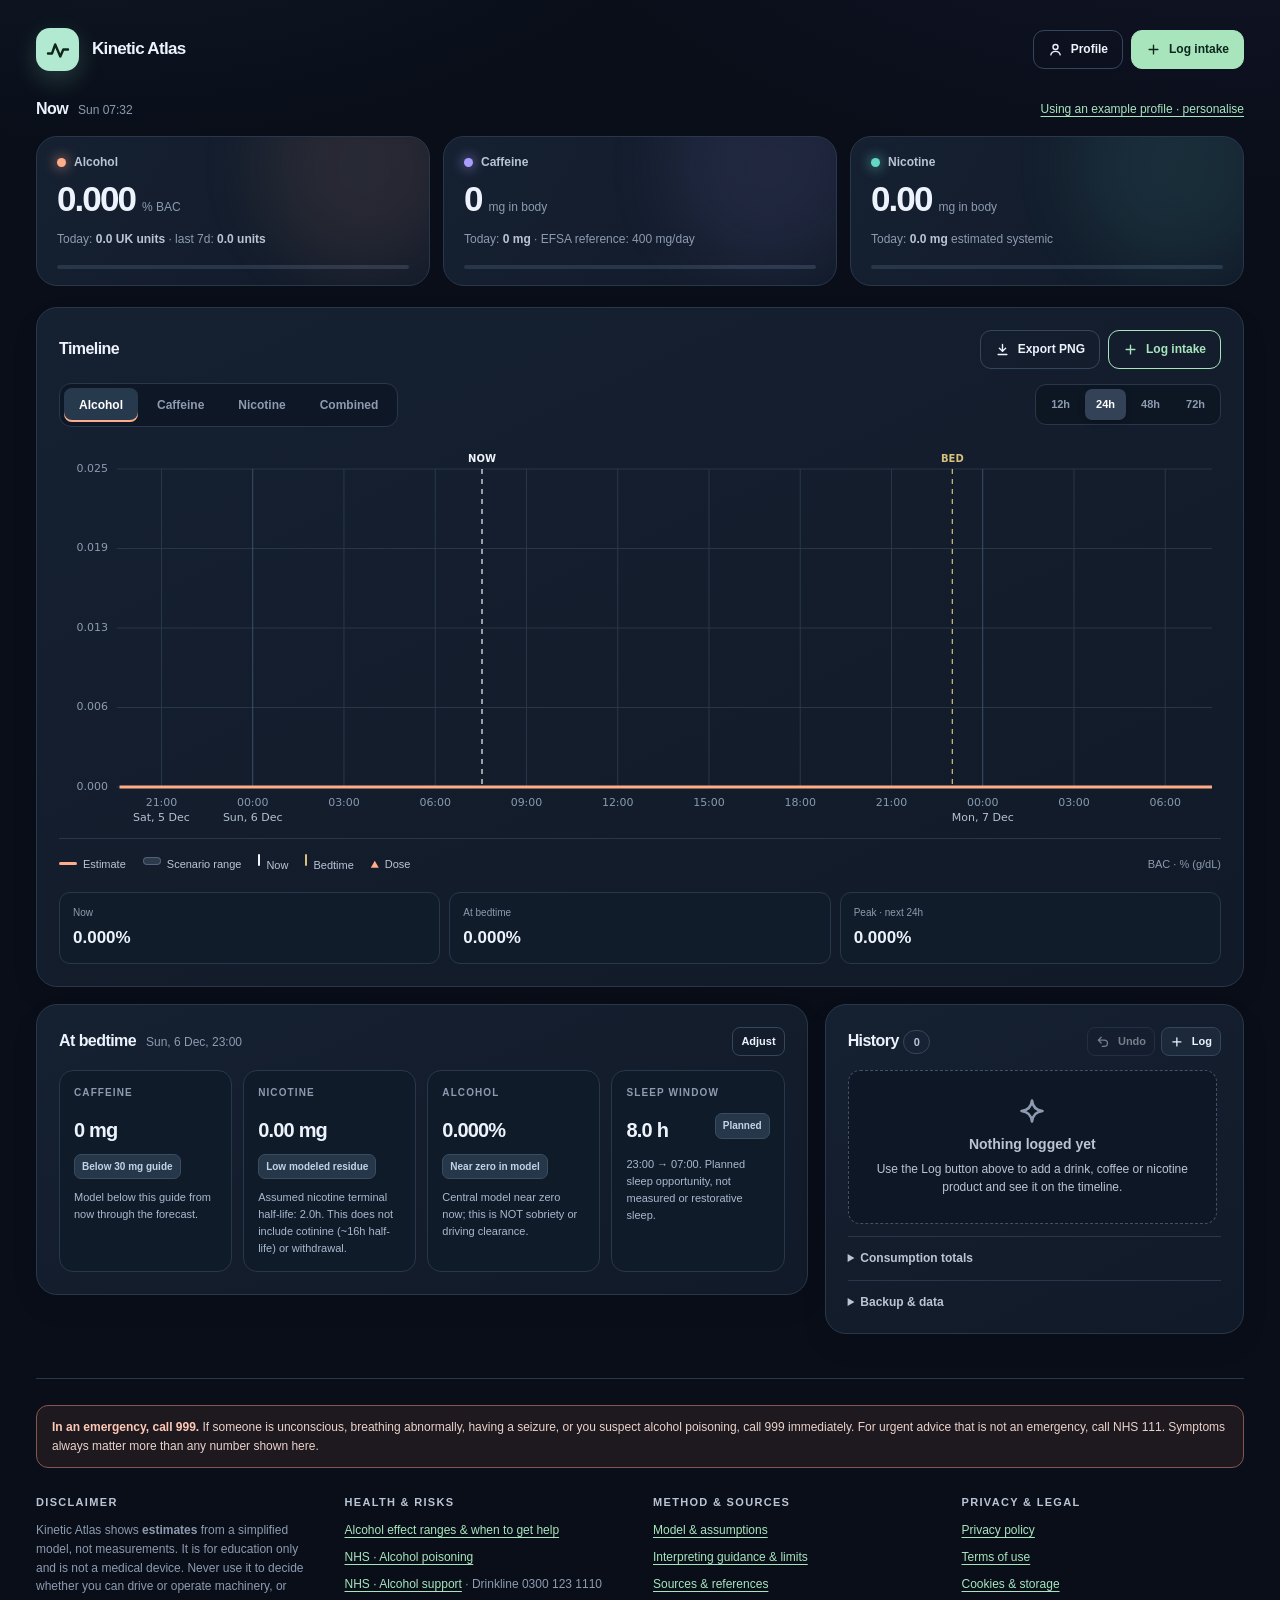
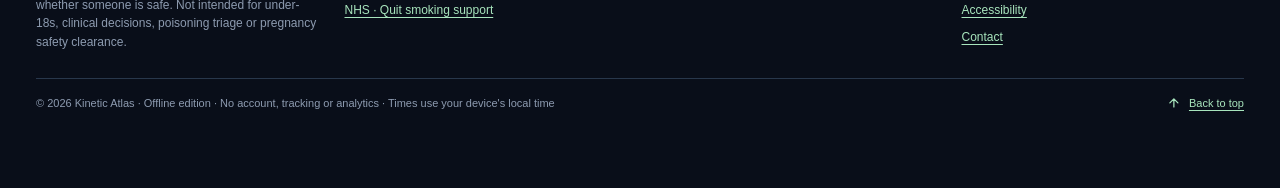
==== commit 93afaa53: "feat: ship fixes sweep (icons, time format, pouches, duplicate, dose markers) - Timeline "Log intake" ====
--- a/kinetic_atlas.html
+++ b/kinetic_atlas.html
@@ -1,36 +1,40 @@
 <!DOCTYPE html><html lang="en"><head><meta charset="utf-8"><meta name="viewport" content="width=device-width,initial-scale=1"><meta name="theme-color" content="#0b111d"><meta name="description" content="Offline local-first alcohol caffeine nicotine pharmacokinetics explorer"><title>Kinetic Atlas · Personal exposure lab</title><style>
-:root{color-scheme:dark;--bg:#090e19;--surface:#111a29;--border:#28374b;--border2:#34465c;--text:#edf3fc;--muted:#8d9bb0;--soft:#b9c5d6;--primary:#a8e5bd;--alc:#ffad89;--caf:#ac9cff;--nic:#63d9c5;--danger:#ff7d83;--warn:#ffd089;--shadow:0 20px 70px #0206105e;--radius:21px}*{box-sizing:border-box}[hidden]{display:none!important}html{scroll-behavior:smooth}body{margin:0;background:radial-gradient(ellipse 850px 480px at 8% -12%,#253e4d55,transparent 75%),radial-gradient(ellipse 1100px 600px at 97% -13%,#392b5b46,transparent 70%),var(--bg);font:14px/1.55 Inter,ui-sans-serif,-apple-system,BlinkMacSystemFont,"Segoe UI",sans-serif;color:var(--text);min-height:100vh}button,input,select,textarea{font:inherit}button{cursor:pointer}button:disabled{opacity:.45;cursor:not-allowed}a{color:var(--primary);text-decoration-thickness:1px;text-underline-offset:3px}a:focus-visible,button:focus-visible,input:focus-visible,select:focus-visible,textarea:focus-visible{outline:2px solid var(--primary);outline-offset:3px}h1,h2,h3,h4,p{margin:0}h1,h2,h3{letter-spacing:-.035em}p{color:var(--soft)}.shell{max-width:1510px;margin:auto;padding:28px 36px 76px}.topbar{display:flex;align-items:center;justify-content:space-between;gap:12px;margin-bottom:26px}.brand{display:flex;align-items:center;gap:13px;text-decoration:none;color:var(--text)}.brandmark{width:43px;height:43px;border-radius:14px;background:#b1ead1;color:#11241d;display:grid;place-items:center;box-shadow:0 9px 24px #92e9c630}.brandname{font-size:17px;font-weight:850;letter-spacing:-.04em}.toolbar{display:flex;align-items:center;gap:8px;flex-wrap:wrap}.btn{display:inline-flex;justify-content:center;align-items:center;gap:8px;padding:9px 14px;border:1px solid var(--border2);border-radius:11px;background:#1b293b;color:var(--text);font-weight:700;font-size:12px;transition:.15s ease;min-height:39px}.btn:hover{background:#28394c;border-color:#5d7085}.btn-primary{background:var(--primary);border-color:var(--primary);color:#0c271c}.btn-primary:hover{background:#d2f5dd;border-color:#d2f5dd}.btn-ghost{background:transparent}.btn-outline{background:transparent;border-color:var(--primary);color:var(--primary)}.btn-outline:hover{background:#a8e5bd1f;border-color:#d2f5dd;color:#d2f5dd}.btn-outline:focus-visible{outline:2px solid var(--primary);outline-offset:3px;background:#a8e5bd1f}.btn-danger{border-color:#834951;color:#ffb3bb;background:#46292f}.btn-small{padding:5px 8px;min-height:28px;font-size:11px;border-radius:8px}.tag{font-size:11px;border:1px solid var(--border2);border-radius:100px;padding:5px 10px;color:var(--soft);background:#1a293a85}.tag.green{color:#b5efcf;border-color:#3b6658;background:#213c36}.metrics{display:grid;grid-template-columns:repeat(3,minmax(0,1fr));gap:13px;margin-bottom:21px}.metric{position:relative;overflow:hidden;border:1px solid var(--border);border-radius:var(--radius);background:linear-gradient(120deg,#152031,#111a29);padding:16px 20px}.metric:before{content:"";position:absolute;inset:-75px -40px auto auto;height:210px;width:210px;border-radius:50%;opacity:.09;background:var(--tone);filter:blur(35px)}.metric.alcohol{--tone:var(--alc)}.metric.caffeine{--tone:var(--caf)}.metric.nicotine{--tone:var(--nic)}.compound{display:flex;gap:8px;align-items:center;color:var(--soft);font-size:12px;font-weight:750}.compound-dot{height:9px;width:9px;border-radius:50%;background:var(--tone);box-shadow:0 0 13px var(--tone)}.metric-value{display:flex;align-items:baseline;gap:7px;margin-top:10px}.metric-value strong{font-weight:800;font-size:35px;line-height:1;letter-spacing:-.055em;font-variant-numeric:tabular-nums}.metric-value span{font-size:12px;color:var(--muted)}.metric-foot{color:var(--muted);font-size:12px;margin-top:13px}.metric-foot b{color:var(--soft)}.meter{height:4px;border-radius:6px;background:#283649;margin-top:16px;overflow:hidden}.meter>span{height:100%;display:block;background:var(--tone);border-radius:6px;transition:width .3s}.dashboard{display:grid;grid-template-columns:minmax(0,1.84fr) minmax(350px,1fr);gap:17px;align-items:start}.panel{border:1px solid var(--border);background:linear-gradient(155deg,#152031 0%,#111a28 95%);border-radius:var(--radius);box-shadow:0 12px 32px #0000000d;min-width:0}.panel-pad{padding:22px}.wide-column,.side-column{display:grid;gap:17px;min-width:0}.dashboard{grid-template-rows:auto 1fr}.dashboard>.wide-column,.dashboard>.side-column{display:contents}#sleepSec{grid-column:1;grid-row:1}#guideSec{grid-column:1;grid-row:2}#historySec{grid-column:2;grid-row:1/span 2}.panel-title{display:flex;justify-content:space-between;align-items:start;gap:12px;margin-bottom:17px}.panel-title h2{font-size:18px;font-weight:800}.panel-title p{font-size:11px;color:var(--muted);margin-top:4px}.pill-btns{display:flex;gap:4px;padding:4px;border:1px solid var(--border);border-radius:11px;background:#0d1724}.pill-btns button{background:transparent;border:0;border-radius:7px;color:var(--muted);font-size:11px;font-weight:750;padding:7px 11px}.pill-btns button.active{background:#344257;color:white;box-shadow:0 2px 6px #0004}.plot-head{display:flex;align-items:center;justify-content:space-between;gap:14px;flex-wrap:wrap}.tabs{display:flex;gap:4px;padding:4px;background:#0d1725;border:1px solid var(--border);border-radius:12px;flex-wrap:wrap}.tabs button{border:0;background:transparent;color:var(--muted);padding:8px 15px;border-radius:8px;font-size:12px;font-weight:780}.tabs button.active{background:#27394d;color:white}.tabs .alcohol.active{box-shadow:inset 0 -2px var(--alc)}.tabs .caffeine.active{box-shadow:inset 0 -2px var(--caf)}.tabs .nicotine.active{box-shadow:inset 0 -2px var(--nic)}.tabs .all.active{border-bottom:2px solid transparent;padding-bottom:6px;background:linear-gradient(#27394d,#27394d) padding-box,linear-gradient(90deg,var(--alc),var(--caf),var(--nic)) border-box}#scaleButtons:not([hidden])+#rangeButtons{margin-left:auto}@media(max-width:680px){#compoundTabs{display:grid;grid-template-columns:repeat(4,minmax(0,1fr))}#compoundTabs button{padding:8px 4px}.stats-row .statbox .cmb-val{font-size:11.5px;white-space:normal}}.chart-wrap{height:380px;position:relative;margin:22px -3px 3px;touch-action:pan-y}.chart-wrap canvas{width:100%;height:100%;display:block;cursor:crosshair}.chart-tooltip{display:none;position:absolute;z-index:4;pointer-events:none;background:#08111cee;border:1px solid #547084;border-radius:10px;padding:9px 12px;box-shadow:var(--shadow);min-width:164px;font-size:11px}.chart-tooltip strong{display:block;color:white;margin-bottom:4px}.chart-tooltip span{display:block;color:var(--soft)}.legend{display:flex;flex-wrap:wrap;gap:8px 17px;align-items:center;border-top:1px solid var(--border);padding-top:15px;margin-top:9px}.legend span{font-size:11px;color:var(--soft)}.legend i{display:inline-block;width:18px;height:3px;vertical-align:3px;margin-right:6px;background:#b2ddf0;border-radius:10px}.legend i.band{height:8px;background:#7e9ab13c;border:1px solid #7888ab80}.legend i.now{height:12px;width:2px;background:#f1f5fb}.legend i.bed{height:12px;width:2px;background:#d6c07b}.stats-row{display:grid;grid-template-columns:repeat(3,1fr);gap:9px;margin-top:18px}.statbox{border:1px solid var(--border);padding:12px 13px;background:#111c2b;border-radius:11px}.statbox span{display:block;font-size:10px;color:var(--muted);margin-bottom:4px}.statbox strong{font-size:17px;font-variant-numeric:tabular-nums}.statbox small{font-size:10px;color:var(--muted);font-weight:500}.statbox .cmb-val{display:block;font-size:13px;color:var(--soft);margin:0;line-height:1.55;white-space:nowrap;font-weight:600}.cmb-val b{color:white;font-weight:760;white-space:nowrap}.cmb-val abbr{text-decoration:none}.cmb-val i,.chart-tooltip i{display:inline-block;width:7px;height:7px;border-radius:50%;margin-right:5px;vertical-align:1px}.sleep-grid{display:grid;grid-template-columns:repeat(4,minmax(0,1fr));gap:11px}.insight{border:1px solid var(--border);border-radius:14px;background:#101b2a;padding:14px}.insight .micro{color:var(--muted);text-transform:uppercase;letter-spacing:.11em;font-size:10px;font-weight:800}.insight .big{font-size:20px;font-weight:800;letter-spacing:-.04em;margin-top:8px;font-variant-numeric:tabular-nums}.insight p{font-size:12px;margin-top:6px}.insight .detail{color:#a8b9ce;font-size:11px;margin-top:10px}.kpi-mini{display:flex;align-items:center;justify-content:space-between;margin-top:6px;gap:8px;flex-wrap:wrap}.badge-status{font-size:10px;border-radius:7px;background:#26374a;color:#c0d3e7;padding:4px 7px;border:1px solid #3a4c62;font-weight:700}.badge-status.warn{background:#453629;color:#ffddb1;border-color:#82614a}.badge-status.urgent{background:#4c2a32;color:#ffc1be;border-color:#875561}
-.field label,.form-label{display:block;font-size:11px;color:var(--soft);font-weight:760;margin-bottom:6px}.input,select,textarea{width:100%;background:#0e1725;border:1px solid #354359;border-radius:10px;color:var(--text);padding:10px 12px;min-height:41px;outline:none;transition:border-color .15s}select{padding-right:24px}select option,select optgroup{background:#162234;color:white}.input:focus,select:focus,textarea:focus{border-color:#96d0b4;box-shadow:0 0 0 3px #8bd1ac19}.input::placeholder,textarea::placeholder{color:#72839b}.input[type="number"]{font-variant-numeric:tabular-nums}.formgrid{display:grid;grid-template-columns:repeat(2,minmax(0,1fr));gap:11px}.formgrid .full{grid-column:1/-1}.formhint{font-size:10px;color:var(--muted);margin-top:5px}.live-preview{display:flex;justify-content:space-between;gap:12px;border:1px solid #3a564e;background:#1a342d70;border-radius:11px;padding:11px 13px;margin:15px 0;align-items:center}.live-preview div{min-width:0}.live-preview small{display:block;font-size:10px;color:var(--muted)}.live-preview b{display:block;color:#d9f7e9;font-size:17px;letter-spacing:-.025em}.live-preview>span{font-size:11px;color:#bcdccf;text-align:right;max-width:190px}.entry-buttons{display:flex;gap:8px}.entry-buttons .btn-primary{flex:1}.feedback{min-height:18px;margin-top:8px;font-size:11px;color:#b0eac9}.history-tools{display:flex;gap:6px;align-items:center}.history-list{max-height:405px;overflow:auto;padding-right:4px;scrollbar-width:thin}.log-item{display:flex;align-items:center;gap:11px;padding:12px 2px;border-top:1px solid #29384a}.log-symbol{width:35px;height:35px;border-radius:11px;flex-shrink:0;background:#ffffff0a;display:grid;place-items:center;font-size:16px}.log-symbol.alcohol{color:var(--alc);background:#ffad8918}.log-symbol.caffeine{color:var(--caf);background:#ac9cff18}.log-symbol.nicotine{color:var(--nic);background:#63d9c518}.log-main{flex:1;min-width:0}.log-main b{font-size:12px;display:block;overflow:hidden;text-overflow:ellipsis;white-space:nowrap}.log-main small{font-size:10px;color:var(--muted);display:block}.log-dose{text-align:right;white-space:nowrap}.log-dose b{font-size:12px}.log-dose small{font-size:10px;color:var(--muted);display:block}.log-actions{display:flex;gap:2px}.log-actions button{color:var(--muted);background:transparent;border:0;font-size:13px;padding:4px;border-radius:5px}.log-actions button:hover{background:#ffffff16;color:var(--text)}.empty-state{padding:26px;text-align:center;background:#0e1725;border:1px dashed #405168;border-radius:12px;color:var(--muted)}.empty-state b{display:block;color:var(--soft);margin:9px 0 4px}.empty-state p{font-size:12px}.interpretation{display:grid;gap:11px}.info-card{border:1px solid var(--border);border-left:3px solid var(--border2);border-radius:12px;padding:13px 14px;background:#101a29}.info-card.caution{border-left-color:var(--warn)}.info-card.urgent{border-left-color:var(--danger);background:#2a1a22}.info-sev{display:block;color:var(--muted);text-transform:uppercase;letter-spacing:.11em;font-size:10px;font-weight:800;margin-bottom:2px}.caution .info-sev{color:var(--warn)}.urgent .info-sev{color:var(--danger)}#guideSec{animation:guideIn .32s ease-out}@keyframes guideIn{from{opacity:0;transform:translateY(8px)}}.info-card b{display:block;font-size:12px}.info-card p{font-size:11px;margin-top:4px}.small-print{font-size:11px;color:var(--muted)}.fineprint{background:#0e1725;border:1px solid var(--border);border-radius:12px;padding:14px 16px;margin-top:12px}.fineprint h4{font-size:11px;margin-bottom:5px}.fineprint p{font-size:11px}.summary-table{width:100%;border-collapse:collapse;font-size:12px}.summary-table tr:not(:last-child) td{border-bottom:1px solid var(--border)}.summary-table td{padding:11px 0;color:var(--soft)}.summary-table td:last-child{text-align:right;color:var(--text);font-weight:750}dialog{border:1px solid #42556d;border-radius:21px;background:#111c2b;color:var(--text);padding:0;width:min(760px,calc(100% - 22px));max-height:min(90vh,910px);box-shadow:0 30px 100px #000b}dialog::backdrop{background:#010710cc;backdrop-filter:blur(7px)}.dialog-body{padding:24px;overflow:auto;max-height:calc(90vh - 75px)}.dialog-head{display:flex;align-items:start;justify-content:space-between;gap:15px;padding:24px 24px 18px;border-bottom:1px solid var(--border)}.dialog-head h2{font-size:23px}.dialog-head p{font-size:12px;margin-top:5px}.dialog-footer{padding:15px 24px;border-top:1px solid var(--border);display:flex;gap:8px;justify-content:space-between;align-items:center;flex-wrap:wrap;background:#121e2d}.settings-block{border-top:1px solid var(--border);padding-top:18px;margin-top:18px}.settings-block:first-child{border-top:0;margin-top:0;padding-top:0}.settings-block h3{font-size:14px;margin-bottom:13px}.settings-grid{display:grid;grid-template-columns:repeat(3,1fr);gap:13px}.settings-note{font-size:11px;color:var(--muted);margin-top:12px}.sources-list{display:grid;gap:11px}.sources-list article{border:1px solid var(--border);border-radius:12px;padding:12px 15px;background:#0d1725}.sources-list article h4{font-size:12px;margin-bottom:5px}.sources-list article p{font-size:11px}.sources-list article a{font-size:11px;overflow-wrap:anywhere}.method-code{font-family:ui-monospace,SFMono-Regular,Consolas,monospace;color:#c5e7d8;background:#0d1725;border:1px solid var(--border);border-radius:10px;padding:13px;white-space:pre-wrap;font-size:11px}.notice{border:1px solid #6e5b49;background:#392d24;padding:10px 13px;border-radius:10px;font-size:11px;color:#ffdbad;margin-top:12px}.divider{height:1px;background:var(--border);margin:17px 0}.sr-only{position:absolute!important;width:1px;height:1px;padding:0;margin:-1px;overflow:hidden;clip:rect(0,0,0,0);white-space:nowrap;border:0}
+:root{color-scheme:dark;--bg:#090e19;--surface:#111a29;--border:#28374b;--border2:#34465c;--text:#edf3fc;--muted:#8d9bb0;--soft:#b9c5d6;--primary:#a8e5bd;--alc:#ffad89;--caf:#ac9cff;--nic:#63d9c5;--danger:#ff7d83;--warn:#ffd089;--shadow:0 20px 70px #0206105e;--radius:21px}*{box-sizing:border-box}[hidden]{display:none!important}html{scroll-behavior:smooth}body{margin:0;background:radial-gradient(ellipse 850px 480px at 8% -12%,#253e4d55,transparent 75%),radial-gradient(ellipse 1100px 600px at 97% -13%,#392b5b46,transparent 70%),var(--bg);font:14px/1.55 Inter,ui-sans-serif,-apple-system,BlinkMacSystemFont,"Segoe UI",sans-serif;color:var(--text);min-height:100vh}button,input,select,textarea{font:inherit}button{cursor:pointer}button:disabled{opacity:.45;cursor:not-allowed}a{color:var(--primary);text-decoration-thickness:1px;text-underline-offset:3px}a:focus-visible,button:focus-visible,input:focus-visible,select:focus-visible,textarea:focus-visible{outline:2px solid var(--primary);outline-offset:3px}h1,h2,h3,h4,p{margin:0}h1,h2,h3{letter-spacing:-.035em}p{color:var(--soft)}.shell{max-width:1510px;margin:auto;padding:28px 36px 76px}.topbar{display:flex;align-items:center;justify-content:space-between;gap:12px;margin-bottom:26px}.brand{display:flex;align-items:center;gap:13px;text-decoration:none;color:var(--text)}.brandmark{width:43px;height:43px;border-radius:14px;background:#b1ead1;color:#11241d;display:grid;place-items:center;box-shadow:0 9px 24px #92e9c630}.brandname{font-size:17px;font-weight:850;letter-spacing:-.04em}.toolbar{display:flex;align-items:center;gap:8px;flex-wrap:wrap}.btn{display:inline-flex;justify-content:center;align-items:center;gap:8px;padding:9px 14px;border:1px solid var(--border2);border-radius:11px;background:#1b293b;color:var(--text);font-weight:700;font-size:12px;transition:.15s ease;min-height:39px}.btn:hover{background:#28394c;border-color:#5d7085}.btn-primary{background:var(--primary);border-color:var(--primary);color:#0c271c}.btn-primary:hover{background:#d2f5dd;border-color:#d2f5dd}.btn-ghost{background:transparent}.btn-outline{background:transparent;border-color:var(--primary);color:var(--primary)}.btn-outline:hover{background:#a8e5bd1f;border-color:#d2f5dd;color:#d2f5dd}.btn-outline:focus-visible{outline:2px solid var(--primary);outline-offset:3px;background:#a8e5bd1f}.btn-danger{border-color:#834951;color:#ffb3bb;background:#46292f}.btn-small{padding:5px 8px;min-height:28px;font-size:11px;border-radius:8px}.tag{font-size:11px;border:1px solid var(--border2);border-radius:100px;padding:5px 10px;color:var(--soft);background:#1a293a85}.tag.green{color:#b5efcf;border-color:#3b6658;background:#213c36}.metrics{display:grid;grid-template-columns:repeat(3,minmax(0,1fr));gap:13px;margin-bottom:21px}.metric{position:relative;overflow:hidden;border:1px solid var(--border);border-radius:var(--radius);background:linear-gradient(120deg,#152031,#111a29);padding:16px 20px}.metric:before{content:"";position:absolute;inset:-75px -40px auto auto;height:210px;width:210px;border-radius:50%;opacity:.09;background:var(--tone);filter:blur(35px)}.metric.alcohol{--tone:var(--alc)}.metric.caffeine{--tone:var(--caf)}.metric.nicotine{--tone:var(--nic)}.compound{display:flex;gap:8px;align-items:center;color:var(--soft);font-size:12px;font-weight:750}.compound-dot{height:9px;width:9px;border-radius:50%;background:var(--tone);box-shadow:0 0 13px var(--tone)}.metric-value{display:flex;align-items:baseline;gap:7px;margin-top:10px}.metric-value strong{font-weight:800;font-size:35px;line-height:1;letter-spacing:-.055em;font-variant-numeric:tabular-nums}.metric-value span{font-size:12px;color:var(--muted)}.metric-foot{color:var(--muted);font-size:12px;margin-top:13px}.metric-foot b{color:var(--soft)}.meter{height:4px;border-radius:6px;background:#283649;margin-top:16px;overflow:hidden}.meter>span{height:100%;display:block;background:var(--tone);border-radius:6px;transition:width .3s}.dashboard{display:grid;grid-template-columns:minmax(0,1.84fr) minmax(350px,1fr);gap:17px;align-items:start}.panel{border:1px solid var(--border);background:linear-gradient(155deg,#152031 0%,#111a28 95%);border-radius:var(--radius);box-shadow:0 12px 32px #0000000d;min-width:0}.panel-pad{padding:22px}.wide-column,.side-column{display:grid;gap:17px;min-width:0}.dashboard{grid-template-rows:auto 1fr}.dashboard>.wide-column,.dashboard>.side-column{display:contents}#sleepSec{grid-column:1;grid-row:1}#guideSec{grid-column:1;grid-row:2}#historySec{grid-column:2;grid-row:1/span 2}.panel-title{display:flex;justify-content:space-between;align-items:start;gap:12px;margin-bottom:17px}.panel-title h2{font-size:18px;font-weight:800}.panel-title p{font-size:11px;color:var(--muted);margin-top:4px}.pill-btns{display:flex;gap:4px;padding:4px;border:1px solid var(--border);border-radius:11px;background:#0d1724}.pill-btns button{background:transparent;border:0;border-radius:7px;color:var(--muted);font-size:11px;font-weight:750;padding:7px 11px}.pill-btns button.active{background:#344257;color:white;box-shadow:0 2px 6px #0004}.plot-head{display:flex;align-items:center;justify-content:space-between;gap:14px;flex-wrap:wrap}.tabs{display:flex;gap:4px;padding:4px;background:#0d1725;border:1px solid var(--border);border-radius:12px;flex-wrap:wrap}.tabs button{border:0;background:transparent;color:var(--muted);padding:8px 15px;border-radius:8px;font-size:12px;font-weight:780}.tabs button.active{background:#27394d;color:white}.tabs .alcohol.active{box-shadow:inset 0 -2px var(--alc)}.tabs .caffeine.active{box-shadow:inset 0 -2px var(--caf)}.tabs .nicotine.active{box-shadow:inset 0 -2px var(--nic)}.tabs .all.active{background:linear-gradient(90deg,var(--alc),var(--caf),var(--nic)) bottom/100% 2px no-repeat,#27394d}#scaleButtons:not([hidden])+#rangeButtons{margin-left:auto}@media(max-width:680px){#compoundTabs{display:grid;grid-template-columns:repeat(4,minmax(0,1fr))}#compoundTabs button{padding:8px 4px}.stats-row .statbox .cmb-val{font-size:11.5px;white-space:normal}}.chart-wrap{height:380px;position:relative;margin:22px -3px 3px;touch-action:pan-y}.chart-wrap canvas{width:100%;height:100%;display:block;cursor:crosshair}.chart-tooltip{display:none;position:absolute;z-index:4;pointer-events:none;background:#08111cee;border:1px solid #547084;border-radius:10px;padding:9px 12px;box-shadow:var(--shadow);min-width:164px;font-size:11px}.chart-tooltip strong{display:block;color:white;margin-bottom:4px}.chart-tooltip span{display:block;color:var(--soft)}.legend{display:flex;flex-wrap:wrap;gap:8px 17px;align-items:center;border-top:1px solid var(--border);padding-top:15px;margin-top:9px}.legend span{font-size:11px;color:var(--soft)}.legend i{display:inline-block;width:18px;height:3px;vertical-align:3px;margin-right:6px;background:#b2ddf0;border-radius:10px}.legend i.band{height:8px;background:#7e9ab13c;border:1px solid #7888ab80}.legend i.now{height:12px;width:2px;background:#f1f5fb}.legend i.bed{height:12px;width:2px;background:#d6c07b}.stats-row{display:grid;grid-template-columns:repeat(3,1fr);gap:9px;margin-top:18px}.statbox{border:1px solid var(--border);padding:12px 13px;background:#111c2b;border-radius:11px}.statbox span{display:block;font-size:10px;color:var(--muted);margin-bottom:4px}.statbox strong{font-size:17px;font-variant-numeric:tabular-nums}.statbox small{font-size:10px;color:var(--muted);font-weight:500}.statbox .cmb-val{display:block;font-size:13px;color:var(--soft);margin:0;line-height:1.55;white-space:nowrap;font-weight:600}.cmb-val b{color:white;font-weight:760;white-space:nowrap}.cmb-val abbr{text-decoration:none}.cmb-val i,.chart-tooltip i{display:inline-block;width:7px;height:7px;border-radius:50%;margin-right:5px;vertical-align:1px}.sleep-grid{display:grid;grid-template-columns:repeat(4,minmax(0,1fr));gap:11px}.insight{border:1px solid var(--border);border-radius:14px;background:#101b2a;padding:14px}.insight .micro{color:var(--muted);text-transform:uppercase;letter-spacing:.11em;font-size:10px;font-weight:800}.insight .big{font-size:20px;font-weight:800;letter-spacing:-.04em;margin-top:8px;font-variant-numeric:tabular-nums}.insight p{font-size:12px;margin-top:6px}.insight .detail{color:#a8b9ce;font-size:11px;margin-top:10px}.kpi-mini{display:flex;align-items:center;justify-content:space-between;margin-top:6px;gap:8px;flex-wrap:wrap}.badge-status{font-size:10px;border-radius:7px;background:#26374a;color:#c0d3e7;padding:4px 7px;border:1px solid #3a4c62;font-weight:700}.badge-status.warn{background:#453629;color:#ffddb1;border-color:#82614a}.badge-status.urgent{background:#4c2a32;color:#ffc1be;border-color:#875561}
+.field label,.form-label{display:block;font-size:11px;color:var(--soft);font-weight:760;margin-bottom:6px}.input,select,textarea{width:100%;background:#0e1725;border:1px solid #354359;border-radius:10px;color:var(--text);padding:10px 12px;min-height:44px;outline:none;transition:border-color .15s}select{padding-right:24px}select option,select optgroup{background:#162234;color:white}.input:focus,select:focus,textarea:focus{border-color:#96d0b4;box-shadow:0 0 0 3px #8bd1ac19}.input::placeholder,textarea::placeholder{color:#72839b}.input[type="number"]{font-variant-numeric:tabular-nums}.formgrid{display:grid;grid-template-columns:repeat(2,minmax(0,1fr));gap:11px;align-items:end}.formgrid .full{grid-column:1/-1}.formhint{font-size:10px;color:var(--muted);margin-top:5px}.live-preview{display:flex;justify-content:space-between;gap:12px;border:1px solid #3a564e;background:#1a342d70;border-radius:11px;padding:11px 13px;margin:15px 0;align-items:center}.live-preview div{min-width:0}.live-preview small{display:block;font-size:10px;color:var(--muted)}.live-preview b{display:block;color:#d9f7e9;font-size:17px;letter-spacing:-.025em}.live-preview>span{font-size:11px;color:#bcdccf;text-align:right;max-width:190px}.entry-buttons{display:flex;gap:8px}.entry-buttons .btn-primary{flex:1}.feedback{min-height:18px;margin-top:8px;font-size:11px;color:#b0eac9}.history-tools{display:flex;gap:6px;align-items:center}.history-list{max-height:405px;overflow:auto;padding-right:4px;scrollbar-width:thin}.log-item{display:flex;align-items:center;gap:11px;padding:12px 2px;border-top:1px solid #29384a}.log-symbol{width:35px;height:35px;border-radius:11px;flex-shrink:0;background:#ffffff0a;display:grid;place-items:center;font-size:16px}.log-symbol.alcohol{color:var(--alc);background:#ffad8918}.log-symbol.caffeine{color:var(--caf);background:#ac9cff18}.log-symbol.nicotine{color:var(--nic);background:#63d9c518}.log-main{flex:1;min-width:0}.log-main b{font-size:12px;display:block;overflow:hidden;text-overflow:ellipsis;white-space:nowrap}.log-main small{font-size:10px;color:var(--muted);display:block}.log-dose{text-align:right;white-space:nowrap}.log-dose b{font-size:12px}.log-dose small{font-size:10px;color:var(--muted);display:block}.log-actions{display:flex;gap:2px}.log-actions button{color:var(--muted);background:transparent;border:0;font-size:13px;padding:4px;border-radius:5px}.log-actions button:hover{background:#ffffff16;color:var(--text)}.empty-state{padding:26px;text-align:center;background:#0e1725;border:1px dashed #405168;border-radius:12px;color:var(--muted)}.empty-state b{display:block;color:var(--soft);margin:9px 0 4px}.empty-state p{font-size:12px}.interpretation{display:grid;gap:11px}.info-card{border:1px solid var(--border);border-left:3px solid var(--border2);border-radius:12px;padding:13px 14px;background:#101a29}.info-card.caution{border-left-color:var(--warn)}.info-card.urgent{border-left-color:var(--danger);background:#2a1a22}.info-sev{display:block;color:var(--muted);text-transform:uppercase;letter-spacing:.11em;font-size:10px;font-weight:800;margin-bottom:2px}.caution .info-sev{color:var(--warn)}.urgent .info-sev{color:var(--danger)}#guideSec{animation:guideIn .32s ease-out}@keyframes guideIn{from{opacity:0;transform:translateY(8px)}}.info-card b{display:block;font-size:12px}.info-card p{font-size:11px;margin-top:4px}.small-print{font-size:11px;color:var(--muted)}.fineprint{background:#0e1725;border:1px solid var(--border);border-radius:12px;padding:14px 16px;margin-top:12px}.fineprint h4{font-size:11px;margin-bottom:5px}.fineprint p{font-size:11px}.summary-table{width:100%;border-collapse:collapse;font-size:12px}.summary-table tr:not(:last-child) td{border-bottom:1px solid var(--border)}.summary-table td{padding:11px 0;color:var(--soft)}.summary-table td:last-child{text-align:right;color:var(--text);font-weight:750}dialog{border:1px solid #42556d;border-radius:21px;background:#111c2b;color:var(--text);padding:0;width:min(760px,calc(100% - 22px));max-height:min(90vh,910px);box-shadow:0 30px 100px #000b}dialog::backdrop{background:#010710cc;backdrop-filter:blur(7px)}.dialog-body{padding:24px;overflow:auto;max-height:calc(90vh - 75px)}.dialog-head{display:flex;align-items:start;justify-content:space-between;gap:15px;padding:24px 24px 18px;border-bottom:1px solid var(--border)}.dialog-head h2{font-size:23px}.dialog-head p{font-size:12px;margin-top:5px}.dialog-footer{padding:15px 24px;border-top:1px solid var(--border);display:flex;gap:8px;justify-content:space-between;align-items:center;flex-wrap:wrap;background:#121e2d}.settings-block{border-top:1px solid var(--border);padding-top:18px;margin-top:18px}.settings-block:first-child{border-top:0;margin-top:0;padding-top:0}.settings-block h3{font-size:14px;margin-bottom:13px}.settings-grid{display:grid;grid-template-columns:repeat(3,1fr);gap:13px}.settings-note{font-size:11px;color:var(--muted);margin-top:12px}.sources-list{display:grid;gap:11px}.sources-list article{border:1px solid var(--border);border-radius:12px;padding:12px 15px;background:#0d1725}.sources-list article h4{font-size:12px;margin-bottom:5px}.sources-list article p{font-size:11px}.sources-list article a{font-size:11px;overflow-wrap:anywhere}.method-code{font-family:ui-monospace,SFMono-Regular,Consolas,monospace;color:#c5e7d8;background:#0d1725;border:1px solid var(--border);border-radius:10px;padding:13px;white-space:pre-wrap;font-size:11px}.notice{border:1px solid #6e5b49;background:#392d24;padding:10px 13px;border-radius:10px;font-size:11px;color:#ffdbad;margin-top:12px}.divider{height:1px;background:var(--border);margin:17px 0}.sr-only{position:absolute!important;width:1px;height:1px;padding:0;margin:-1px;overflow:hidden;clip:rect(0,0,0,0);white-space:nowrap;border:0}
+.log-dose{max-width:96px;white-space:normal;line-height:1.3}
 .monitor{margin-bottom:18px}#timelineSec{margin-bottom:17px}.sec-actions{display:flex;gap:8px;flex-wrap:wrap}.sec-head{display:flex;align-items:center;justify-content:space-between;gap:10px;flex-wrap:wrap;margin-bottom:14px}.sec-head h2{font-size:16px;font-weight:800}.muted{color:var(--muted);font-weight:500;font-size:12px;letter-spacing:0;margin-left:6px;font-variant-numeric:tabular-nums}.linkbtn{background:none;border:0;padding:0;color:var(--primary);font-size:12px;text-align:left;text-decoration:underline;text-decoration-thickness:1px;text-underline-offset:3px}.legend-unit{margin-left:auto;color:var(--muted)!important}.plot-note{font-size:11px;color:var(--muted);margin-top:8px;line-height:1.5}.more-btn{width:100%;margin-top:6px}.drawer{border-top:1px solid var(--border);margin-top:12px;padding-top:12px}.drawer summary{cursor:pointer;font-size:12px;font-weight:750;color:var(--soft)}.drawer[open] summary{margin-bottom:10px}.data-tools{display:flex;gap:6px;flex-wrap:wrap;margin-top:10px}.adv{border:1px solid var(--border);border-radius:12px;padding:12px 14px;margin-top:18px}.adv summary{cursor:pointer;font-weight:750;font-size:13px}.adv[open] summary{margin-bottom:14px}.dialog-narrow{width:min(560px,calc(100% - 22px))}.toast{position:fixed;left:50%;bottom:22px;transform:translate(-50%,16px);opacity:0;pointer-events:none;z-index:50;max-width:calc(100% - 32px);background:#1b293b;border:1px solid var(--border2);border-radius:12px;padding:10px 16px;font-size:12px;box-shadow:var(--shadow);transition:.2s ease}.toast.show{opacity:1;transform:translate(-50%,0)}.site-foot{margin-top:44px;border-top:1px solid var(--border);padding-top:26px;color:var(--muted);font-size:12px}.foot-alert{border:1px solid #85554f;background:#3f282966;border-radius:12px;padding:12px 15px;color:#ead3cb}.foot-alert strong{color:#ffc9b5}.foot-grid{display:grid;grid-template-columns:repeat(4,minmax(0,1fr));gap:26px;margin:26px 0}.foot-grid h3{font-size:11px;text-transform:uppercase;letter-spacing:.12em;color:var(--soft);margin-bottom:10px}.foot-grid p{font-size:12px;color:var(--muted)}.foot-grid ul{list-style:none;margin:0;padding:0;display:grid;gap:8px}.foot-grid a{font-size:12px}.foot-base{display:flex;justify-content:space-between;gap:12px;flex-wrap:wrap;border-top:1px solid var(--border);padding-top:16px;font-size:11px}.legal p{font-size:12px}.legal p+p{margin-top:8px}.legal code{font-size:11px}
+.legend i.dose{width:8px;height:7px;vertical-align:0;border-radius:0;clip-path:polygon(50% 0,100% 100%,0 100%)}.chart-tooltip .tip-doses{border-top:1px solid #547084;margin-top:6px;padding-top:6px}.chart-tooltip .tip-doses span{max-width:250px;white-space:nowrap;overflow:hidden;text-overflow:ellipsis}
+.ic{width:1.25em;height:1.25em;flex-shrink:0;vertical-align:-.25em;fill:none;stroke:currentColor;stroke-width:2.2;stroke-linecap:round;stroke-linejoin:round}.empty-state .ic{display:block;width:28px;height:28px;margin:0 auto}.foot-base a{display:inline-flex;align-items:center;gap:8px}.log-actions button{padding:4px 2px}.log-actions .ic{width:15px;height:15px}
 @media(max-width:1120px){.dashboard{grid-template-columns:minmax(0,1.3fr) minmax(305px,.85fr)}.shell{padding:22px}.panel-pad{padding:18px}.sleep-grid{grid-template-columns:repeat(2,minmax(0,1fr))}}@media(max-width:900px){.dashboard{grid-template-columns:1fr}.wide-column,.side-column{display:contents}#historySec{order:2}#sleepSec{order:3}#guideSec{order:4}#sleepSec,#historySec,#guideSec{grid-column:auto;grid-row:auto}.dashboard{grid-template-rows:none}.foot-grid{grid-template-columns:repeat(2,minmax(0,1fr))}}@media(max-width:680px){.shell{padding:12px 12px 40px}.topbar{margin-bottom:16px}.hide-sm{display:none}.monitor{margin-bottom:14px}.monitor .sec-head{margin-bottom:8px}.metrics{gap:6px;margin-bottom:0}.metric{padding:10px 11px;border-radius:14px}.metric:before{display:none}.compound{font-size:11px}.metric-value{flex-direction:column;align-items:flex-start;gap:0;margin-top:4px}.metric-value strong{font-size:21px}.metric-value span{font-size:10px}.metric-foot,.meter{display:none}.settings-grid{grid-template-columns:repeat(2,1fr)}.plot-head{align-items:stretch}.chart-wrap{height:260px;margin-top:16px}.statbox{padding:9px 10px}.statbox strong{font-size:14px}.foot-grid{grid-template-columns:1fr;gap:20px}.dialog-body{padding:16px}.dialog-head{padding:18px 16px}.dialog-footer{padding:12px 16px}}@media(prefers-reduced-motion:reduce){*,*:before,*:after{scroll-behavior:auto!important;transition:none!important}#guideSec{animation:none}}
 </style></head><body><div class="shell">
-<header class="topbar"><a class="brand" href="#top"><span class="brandmark" aria-hidden="true"><svg width="26" height="26" viewBox="0 0 26 26" fill="none"><path d="M3 16.5h4l3.2-9 5.1 12 3-7H23" stroke="currentColor" stroke-width="2.4" stroke-linecap="round" stroke-linejoin="round"/></svg></span><span class="brandname">Kinetic Atlas</span></a><div class="toolbar"><button type="button" class="btn btn-ghost" data-open="profileDialog" aria-label="Profile">⚙<span class="hide-sm">&nbsp; Profile</span></button><button type="button" class="btn btn-primary" data-open="entryDialog">＋ &nbsp;Log intake</button></div></header>
+<svg width="0" height="0" style="position:absolute" aria-hidden="true"><symbol id="i-plus" viewBox="0 0 24 24"><path d="M12 5v14M5 12h14"/></symbol><symbol id="i-close" viewBox="0 0 24 24"><path d="M6 6l12 12M18 6 6 18"/></symbol><symbol id="i-download" viewBox="0 0 24 24"><path d="M12 4v11M7 10l5 5 5-5M5 20h14"/></symbol><symbol id="i-upload" viewBox="0 0 24 24"><path d="M12 15V4M7 9l5-5 5 5M5 20h14"/></symbol><symbol id="i-check" viewBox="0 0 24 24"><path d="M5 12.5l4.5 4.5L19 7.5"/></symbol><symbol id="i-user" viewBox="0 0 24 24"><circle cx="12" cy="8" r="4"/><path d="M4.5 20.5c.8-3.6 3.8-5.5 7.5-5.5s6.7 1.9 7.5 5.5"/></symbol><symbol id="i-undo" viewBox="0 0 24 24"><path d="M9 14 4 9l5-5M4 9h10.5a5.5 5.5 0 0 1 0 11H11"/></symbol><symbol id="i-up" viewBox="0 0 24 24"><path d="M12 19V5M5 12l7-7 7 7"/></symbol><symbol id="i-refresh" viewBox="0 0 24 24"><path d="M20 12a8 8 0 1 1-2.34-5.66L20 8.5M20 3.5v5h-5"/></symbol><symbol id="i-spark" viewBox="0 0 24 24"><path d="M12 3c.6 5.4 3.6 8.4 9 9-5.4.6-8.4 3.6-9 9-.6-5.4-3.6-8.4-9-9 5.4-.6 8.4-3.6 9-9z"/></symbol><symbol id="i-alcohol" viewBox="0 0 24 24"><path d="M7 3h10v3a5 5 0 0 1-10 0zM12 11v9M8.5 20h7"/></symbol><symbol id="i-caffeine" viewBox="0 0 24 24"><path d="M5 10h11v4.5a5 5 0 0 1-5 5h-1a5 5 0 0 1-5-5zM16 11.5h1.5a2.5 2.5 0 0 1 0 5H16M8.5 4v3M12.5 4v3"/></symbol><symbol id="i-nicotine" viewBox="0 0 24 24"><path d="M5 19C5 10 10 5 19 5c0 9-5 14-14 14zM5 19l7-7"/></symbol><symbol id="i-edit" viewBox="0 0 24 24"><path d="M4 20h4L19 9l-4-4L4 16zM13.5 6.5l4 4"/></symbol><symbol id="i-copy" viewBox="0 0 24 24"><rect x="9" y="9" width="11" height="11" rx="2"/><path d="M15 9V6a2 2 0 0 0-2-2H6a2 2 0 0 0-2 2v7a2 2 0 0 0 2 2h3"/></symbol><symbol id="i-delete" viewBox="0 0 24 24"><path d="M4 7h16M10 11v6M14 11v6M6 7l1 12a2 2 0 0 0 2 2h6a2 2 0 0 0 2-2l1-12M9 7V4h6v3"/></symbol></svg>
+<header class="topbar"><a class="brand" href="#top"><span class="brandmark" aria-hidden="true"><svg width="26" height="26" viewBox="0 0 26 26" fill="none"><path d="M3 16.5h4l3.2-9 5.1 12 3-7H23" stroke="currentColor" stroke-width="2.4" stroke-linecap="round" stroke-linejoin="round"/></svg></span><span class="brandname">Kinetic Atlas</span></a><div class="toolbar"><button type="button" class="btn btn-ghost" data-open="profileDialog" aria-label="Profile"><svg class="ic" aria-hidden="true"><use href="#i-user"/></svg><span class="hide-sm">Profile</span></button><button type="button" class="btn btn-primary" data-open="entryDialog"><svg class="ic" aria-hidden="true"><use href="#i-plus"/></svg>Log intake</button></div></header>
 <main id="top"><p class="notice" id="storageWarn" role="alert" hidden>Browser storage is unavailable. Export your data before closing this page.</p>
 <section class="monitor" aria-labelledby="nowTitle"><div class="sec-head"><h2 id="nowTitle">Now <span class="muted" id="liveClock"></span></h2><button type="button" class="linkbtn" id="profileHint" data-open="profileDialog" hidden>Using an example profile · personalise</button></div><div class="metrics"><article class="metric alcohol"><span class="compound"><i class="compound-dot"></i>Alcohol</span><div class="metric-value"><strong id="metricAlc">0.000</strong><span>% BAC</span></div><div class="metric-foot" id="metricAlcSub"></div><div class="meter"><span id="meterAlc" style="width:0%"></span></div></article><article class="metric caffeine"><span class="compound"><i class="compound-dot"></i>Caffeine</span><div class="metric-value"><strong id="metricCaf">0</strong><span>mg in body</span></div><div class="metric-foot" id="metricCafSub"></div><div class="meter"><span id="meterCaf" style="width:0%"></span></div></article><article class="metric nicotine"><span class="compound"><i class="compound-dot"></i>Nicotine</span><div class="metric-value"><strong id="metricNic">0.0</strong><span>mg in body</span></div><div class="metric-foot" id="metricNicSub"></div><div class="meter"><span id="meterNic" style="width:0%"></span></div></article></div></section>
-<section class="panel panel-pad" id="timelineSec" aria-labelledby="curveTitle"><div class="sec-head"><h2 id="curveTitle">Timeline</h2><div class="sec-actions"><button type="button" class="btn btn-ghost" id="exportPngBtn" title="Download the plot shown as a PNG image">⇩ Export PNG</button><button type="button" class="btn btn-outline" data-open="entryDialog">＋ &nbsp;Log intake</button></div></div><div class="plot-head"><div class="tabs" id="compoundTabs" role="tablist" aria-label="Chart substance"><button data-type="alcohol" class="alcohol active" role="tab" aria-selected="true">Alcohol</button><button data-type="caffeine" class="caffeine" role="tab" aria-selected="false">Caffeine</button><button data-type="nicotine" class="nicotine" role="tab" aria-selected="false">Nicotine</button><button data-type="all" class="all" role="tab" aria-selected="false">Combined</button></div><div class="pill-btns" id="scaleButtons" role="group" aria-label="Combined chart scale" hidden><button class="active" data-scale="rel" aria-pressed="true" title="Each curve scaled to its own peak (0–1)">Relative</button><button data-scale="mg" aria-pressed="false" title="Amount in body, mg, log scale">mg</button></div><div class="pill-btns" id="rangeButtons"><button data-range="12">12h</button><button class="active" data-range="24">24h</button><button data-range="48">48h</button><button data-range="72">72h</button></div></div><div class="chart-wrap" id="chartWrap"><canvas id="trajectory" role="img" aria-label="Estimated exposure over time">Canvas unsupported. Summary values are available below.</canvas><div class="chart-tooltip" id="chartTooltip"></div></div><div class="legend"><span><i id="legendLine"></i>Estimate</span><span><i class="band"></i>Scenario range</span><span data-cmb hidden><i style="background:#ffad89"></i>Alcohol</span><span data-cmb hidden><i style="background:#ac9cff"></i>Caffeine</span><span data-cmb hidden><i style="background:#63d9c5"></i>Nicotine</span><span><i class="now"></i>Now</span><span><i class="bed"></i>Bedtime</span><span class="legend-unit" id="plotUnit"></span></div><p class="plot-note" id="plotNote" hidden></p><div class="stats-row"><div class="statbox"><span>Now</span><strong id="chartNow">—</strong></div><div class="statbox"><span>At bedtime</span><strong id="chartBed">—</strong></div><div class="statbox"><span>Peak · next 24h</span><strong id="chartPeak">—</strong></div></div></section><div class="dashboard"><div class="wide-column">
+<section class="panel panel-pad" id="timelineSec" aria-labelledby="curveTitle"><div class="sec-head"><h2 id="curveTitle">Timeline</h2><div class="sec-actions"><button type="button" class="btn btn-ghost" id="exportPngBtn" title="Download the plot shown as a PNG image"><svg class="ic" aria-hidden="true"><use href="#i-download"/></svg>Export PNG</button><button type="button" class="btn btn-outline" id="timelineLogBtn" data-open="entryDialog"><svg class="ic" aria-hidden="true"><use href="#i-plus"/></svg>Log intake</button></div></div><div class="plot-head"><div class="tabs" id="compoundTabs" role="tablist" aria-label="Chart substance"><button data-type="alcohol" class="alcohol active" role="tab" aria-selected="true">Alcohol</button><button data-type="caffeine" class="caffeine" role="tab" aria-selected="false">Caffeine</button><button data-type="nicotine" class="nicotine" role="tab" aria-selected="false">Nicotine</button><button data-type="all" class="all" role="tab" aria-selected="false">Combined</button></div><div class="pill-btns" id="scaleButtons" role="group" aria-label="Combined chart scale" hidden><button class="active" data-scale="rel" aria-pressed="true" title="Each curve scaled to its own peak (0–1)">Relative</button><button data-scale="mg" aria-pressed="false" title="Amount in body, mg, log scale">mg</button></div><div class="pill-btns" id="rangeButtons"><button data-range="12">12h</button><button class="active" data-range="24">24h</button><button data-range="48">48h</button><button data-range="72">72h</button></div></div><div class="chart-wrap" id="chartWrap"><canvas id="trajectory" role="img" aria-label="Estimated exposure over time">Canvas unsupported. Summary values are available below.</canvas><div class="chart-tooltip" id="chartTooltip"></div></div><div class="legend"><span><i id="legendLine"></i>Estimate</span><span><i class="band"></i>Scenario range</span><span data-cmb hidden><i style="background:#ffad89"></i>Alcohol</span><span data-cmb hidden><i style="background:#ac9cff"></i>Caffeine</span><span data-cmb hidden><i style="background:#63d9c5"></i>Nicotine</span><span><i class="now"></i>Now</span><span><i class="bed"></i>Bedtime</span><span><i class="dose" id="legendDose"></i>Dose</span><span class="legend-unit" id="plotUnit"></span></div><p class="plot-note" id="plotNote" hidden></p><div class="stats-row"><div class="statbox"><span>Now</span><strong id="chartNow">—</strong></div><div class="statbox"><span>At bedtime</span><strong id="chartBed">—</strong></div><div class="statbox"><span>Peak · next 24h</span><strong id="chartPeak">—</strong></div></div></section><div class="dashboard"><div class="wide-column">
 <section class="panel panel-pad" id="sleepSec" aria-labelledby="sleepTitle"><div class="sec-head"><h2 id="sleepTitle">At bedtime <span class="muted" id="bedtimeText">—</span></h2><button type="button" class="btn btn-small btn-ghost" data-open="profileDialog">Adjust</button></div><div class="sleep-grid"><div class="insight"><div class="micro">Caffeine</div><div class="kpi-mini"><div class="big" id="bedCaf">—</div><span class="badge-status" id="cafSleepBadge"></span></div><div class="detail" id="cafCross"></div></div><div class="insight"><div class="micro">Nicotine</div><div class="kpi-mini"><div class="big" id="bedNic">—</div><span class="badge-status" id="nicSleepBadge"></span></div><div class="detail" id="nicCross"></div></div><div class="insight"><div class="micro">Alcohol</div><div class="kpi-mini"><div class="big" id="bedAlc">—</div><span class="badge-status" id="alcSleepBadge"></span></div><div class="detail" id="alcCross"></div></div><div class="insight"><div class="micro">Sleep window</div><div class="kpi-mini"><div class="big" id="sleepDuration">—</div><span class="badge-status">Planned</span></div><div class="detail" id="sleepContext"></div></div></div></section></div>
-<div class="side-column"><section class="panel panel-pad" id="historySec" aria-labelledby="historyTitle"><div class="sec-head"><h2 id="historyTitle">History <span id="historyCount" class="tag">0</span></h2><div class="history-tools"><button type="button" class="btn btn-small btn-ghost" id="undoBtn" title="Undo last change">↶ Undo</button><button type="button" class="btn btn-small" data-open="entryDialog">＋ Log</button></div></div><div class="history-list" id="historyList"></div><details class="drawer"><summary>Consumption totals</summary><table class="summary-table"><tbody id="summaryRows"></tbody></table><p class="small-print" style="margin-top:8px">UK guidance is <b>14 units a week</b> for regular drinking: a low-risk guideline, not a quota or a guarantee of safety.</p></details><details class="drawer"><summary>Backup &amp; data</summary><p class="small-print">Your profile and history are stored in this browser only. Export regularly to keep a copy.</p><div class="data-tools"><button type="button" class="btn btn-small" id="exportBtn">⇩ Export JSON</button><button type="button" class="btn btn-small" id="downloadCsvBtn">⇩ Export CSV</button><button type="button" class="btn btn-small" id="importBtn">↥ Import</button><button type="button" class="btn btn-small btn-danger" id="clearBtn">Clear all</button></div></details></section>
+<div class="side-column"><section class="panel panel-pad" id="historySec" aria-labelledby="historyTitle"><div class="sec-head"><h2 id="historyTitle">History <span id="historyCount" class="tag">0</span></h2><div class="history-tools"><button type="button" class="btn btn-small btn-ghost" id="undoBtn" title="Undo last change"><svg class="ic" aria-hidden="true"><use href="#i-undo"/></svg>Undo</button><button type="button" class="btn btn-small" data-open="entryDialog"><svg class="ic" aria-hidden="true"><use href="#i-plus"/></svg>Log</button></div></div><div class="history-list" id="historyList"></div><details class="drawer"><summary>Consumption totals</summary><table class="summary-table"><tbody id="summaryRows"></tbody></table><p class="small-print" style="margin-top:8px">UK guidance is <b>14 units a week</b> for regular drinking: a low-risk guideline, not a quota or a guarantee of safety.</p></details><details class="drawer"><summary>Backup &amp; data</summary><p class="small-print">Your profile and history are stored in this browser only. Export regularly to keep a copy.</p><div class="data-tools"><button type="button" class="btn btn-small" id="exportBtn"><svg class="ic" aria-hidden="true"><use href="#i-download"/></svg>Export JSON</button><button type="button" class="btn btn-small" id="downloadCsvBtn"><svg class="ic" aria-hidden="true"><use href="#i-download"/></svg>Export CSV</button><button type="button" class="btn btn-small" id="importBtn"><svg class="ic" aria-hidden="true"><use href="#i-upload"/></svg>Import</button><button type="button" class="btn btn-small btn-danger" id="clearBtn">Clear all</button></div></details></section>
 <section class="panel panel-pad" id="guideSec" aria-labelledby="interpretTitle" hidden><div class="sec-head"><h2 id="interpretTitle">Guidance</h2><button type="button" class="linkbtn" data-open="scienceDialog">How it's calculated</button></div><div class="interpretation" id="interpretation"></div></section></div></div>
 <footer class="site-foot"><div class="foot-alert" role="note"><strong>In an emergency, call 999.</strong> If someone is unconscious, breathing abnormally, having a seizure, or you suspect alcohol poisoning, call 999 immediately. For urgent advice that is not an emergency, call NHS 111. Symptoms always matter more than any number shown here.</div>
 <div class="foot-grid"><section><h3>Disclaimer</h3><p>Kinetic Atlas shows <b>estimates</b> from a simplified model, not measurements. It is for education only and is not a medical device. Never use it to decide whether you can drive or operate machinery, or whether someone is safe. Not intended for under-18s, clinical decisions, poisoning triage or pregnancy safety clearance.</p></section>
 <section><h3>Health &amp; risks</h3><ul><li><button type="button" class="linkbtn" data-open="scienceDialog" data-section="sciRisks">Alcohol effect ranges &amp; when to get help</button></li><li><a href="https://www.nhs.uk/conditions/alcohol-poisoning/" target="_blank" rel="noopener noreferrer">NHS · Alcohol poisoning</a></li><li><a href="https://www.nhs.uk/live-well/alcohol-advice/alcohol-support/" target="_blank" rel="noopener noreferrer">NHS · Alcohol support</a> · Drinkline 0300 123 1110</li><li><a href="https://www.nhs.uk/better-health/quit-smoking/" target="_blank" rel="noopener noreferrer">NHS · Quit smoking support</a></li></ul></section>
 <section><h3>Method &amp; sources</h3><ul><li><button type="button" class="linkbtn" data-open="scienceDialog">Model &amp; assumptions</button></li><li><button type="button" class="linkbtn" data-open="scienceDialog" data-section="sciGuidance">Interpreting guidance &amp; limits</button></li><li><button type="button" class="linkbtn" data-open="scienceDialog" data-section="sciSources">Sources &amp; references</button></li></ul></section>
 <section><h3>Privacy &amp; legal</h3><ul><li><button type="button" class="linkbtn" data-open="legalDialog" data-section="legalPrivacy">Privacy policy</button></li><li><button type="button" class="linkbtn" data-open="legalDialog" data-section="legalTerms">Terms of use</button></li><li><button type="button" class="linkbtn" data-open="legalDialog" data-section="legalCookies">Cookies &amp; storage</button></li><li><button type="button" class="linkbtn" data-open="legalDialog" data-section="legalA11y">Accessibility</button></li><li><button type="button" class="linkbtn" data-open="legalDialog" data-section="legalContact">Contact</button></li></ul></section></div>
-<div class="foot-base"><span>© 2026 Kinetic Atlas · Offline edition · No account, tracking or analytics · Times use your device's local time</span><a href="#top">↑ Back to top</a></div></footer></main></div>
+<div class="foot-base"><span>© 2026 Kinetic Atlas · Offline edition · No account, tracking or analytics · Times use your device's local time</span><a href="#top"><svg class="ic" aria-hidden="true"><use href="#i-up"/></svg>Back to top</a></div></footer></main></div>
 <div class="toast" id="toast" role="status" aria-live="polite"></div><input type="file" id="importInput" accept="application/json,.json" hidden>
-<dialog id="entryDialog" class="dialog-narrow" aria-labelledby="entryDialogTitle"><div class="dialog-head"><h2 id="entryDialogTitle">Log intake</h2><button type="button" class="btn btn-small" data-close="entryDialog" aria-label="Close">✕</button></div><form id="entryForm" autocomplete="off"><div class="dialog-body"><div class="tabs" id="intakeTabs" role="group" aria-label="Intake type" style="margin-bottom:17px"><button type="button" class="active alcohol" data-type="alcohol">Alcohol</button><button type="button" data-type="caffeine" class="caffeine">Caffeine</button><button type="button" data-type="nicotine" class="nicotine">Nicotine</button></div><div class="formgrid"><div class="field full"><label for="preset">Product / preparation</label><select id="preset"></select><div class="formhint" id="presetHint">Each preset is an editable starting point, not a laboratory value.</div></div><div class="field full"><label for="entryTime">Date &amp; local time consumed / started</label><input class="input" type="datetime-local" id="entryTime" required step="60"></div><div class="field"><label for="entryQty">Servings / items</label><input class="input" id="entryQty" type="number" min="0.1" max="100" step="0.1" value="1" required></div><div class="field"><label for="entryDuration">Intake duration (min)</label><input class="input" id="entryDuration" type="number" min="0" max="2880" step="1" value="15" required></div><div class="field alcohol-only"><label for="entryVolume">Volume per serving (mL)</label><input class="input" type="number" id="entryVolume" min="0" max="10000" step="1" value="568"></div><div class="field alcohol-only"><label for="entryAbv">Strength (% ABV)</label><input class="input" type="number" id="entryAbv" min="0" max="100" step="0.1" value="5"></div><div class="field alcohol-only"><label for="entryFood">Food with alcohol</label><select id="entryFood"><option value="no">Little / empty stomach</option><option value="yes">With food (slower onset)</option></select></div><div class="field caffeine-only" hidden><label for="entryCafMg">Caffeine per serving (mg)</label><input class="input" type="number" id="entryCafMg" min="0" max="2000" step="1" value="80"></div><div class="field caffeine-only" hidden><label for="entryCafVol">Cup / serving volume (mL)</label><input class="input" type="number" id="entryCafVol" min="0" max="5000" step="1" value="30"></div><div class="field nicotine-only" hidden><label for="entryNicMg">Nicotine per item (mg)</label><input class="input" type="number" id="entryNicMg" min="0" max="100" step="0.1" value="1.2"></div><div class="field nicotine-only" hidden><label for="entryNicF">Estimated absorbed (%)</label><input class="input" type="number" id="entryNicF" min="1" max="100" step="1" value="100"></div><div class="field full"><label for="entryNote">Note (optional)</label><input class="input" id="entryNote" type="text" maxlength="160" placeholder="e.g. after lunch, branded product, stronger brew"></div></div><div class="live-preview"><div><small id="entryCalcLabel">Calculated ethanol dose</small><b id="entryCalc">—</b></div><span id="entryCalcDetail">Label strength and exact pour size matter.</span></div><div class="feedback" id="entryFeedback" role="status" aria-live="polite"></div></div><div class="dialog-footer"><span></span><div style="display:flex;gap:8px"><button type="button" class="btn" data-close="entryDialog">Cancel</button><button type="submit" class="btn btn-primary" id="addBtn">＋ &nbsp;Add to timeline</button></div></div></form></dialog>
-<dialog id="profileDialog" aria-labelledby="profileDialogTitle"><div class="dialog-head"><h2 id="profileDialogTitle">Profile</h2><button type="button" class="btn btn-small" data-close="profileDialog" aria-label="Close profile">✕</button></div><form id="profileForm"><div class="dialog-body">
+<dialog id="entryDialog" class="dialog-narrow" aria-labelledby="entryDialogTitle"><div class="dialog-head"><h2 id="entryDialogTitle">Log intake</h2><button type="button" class="btn btn-small" data-close="entryDialog" aria-label="Close"><svg class="ic" aria-hidden="true"><use href="#i-close"/></svg></button></div><form id="entryForm" autocomplete="off"><div class="dialog-body"><div class="tabs" id="intakeTabs" role="group" aria-label="Intake type" style="margin-bottom:17px"><button type="button" class="active alcohol" data-type="alcohol">Alcohol</button><button type="button" data-type="caffeine" class="caffeine">Caffeine</button><button type="button" data-type="nicotine" class="nicotine">Nicotine</button></div><div class="formgrid"><div class="field full"><label for="preset">Product / preparation</label><select id="preset"></select><div class="formhint" id="presetHint">Each preset is an editable starting point, not a laboratory value.</div></div><div class="field pouch-only" hidden><label for="pouchBrand">Brand</label><select id="pouchBrand"></select></div><div class="field pouch-only" hidden><label for="pouchMg">Strength</label><select id="pouchMg"></select></div><div class="field"><label for="entryDate">Date started (dd/mm/yyyy)</label><input class="input" id="entryDate" inputmode="decimal" placeholder="dd/mm/yyyy" required></div><div class="field"><label for="entryClock">Local time (<span id="entryClockFmt">24-hour</span>)</label><input class="input" id="entryClock" inputmode="decimal" required></div><div class="field"><label for="entryQty">Servings / items</label><input class="input" id="entryQty" type="number" min="0.1" max="100" step="0.1" value="1" required></div><div class="field"><label for="entryDuration">Intake duration (min)</label><input class="input" id="entryDuration" type="number" min="0" max="2880" step="1" value="15" required></div><div class="field alcohol-only"><label for="entryVolume">Volume per serving (mL)</label><input class="input" type="number" id="entryVolume" min="0" max="10000" step="1" value="568"></div><div class="field alcohol-only"><label for="entryAbv">Strength (% ABV)</label><input class="input" type="number" id="entryAbv" min="0" max="100" step="0.1" value="5"></div><div class="field alcohol-only"><label for="entryFood">Food with alcohol</label><select id="entryFood"><option value="no">Little / empty stomach</option><option value="yes">With food (slower onset)</option></select></div><div class="field caffeine-only" hidden><label for="entryCafMg">Caffeine per serving (mg)</label><input class="input" type="number" id="entryCafMg" min="0" max="2000" step="1" value="80"></div><div class="field caffeine-only" hidden><label for="entryCafVol">Cup / serving volume (mL)</label><input class="input" type="number" id="entryCafVol" min="0" max="5000" step="1" value="30"></div><div class="field nicotine-only" hidden><label for="entryNicMg">Nicotine per item (mg)</label><input class="input" type="number" id="entryNicMg" min="0" max="100" step="any" value="1.2"></div><div class="field nicotine-only" hidden><label for="entryNicF">Estimated absorbed (%)</label><input class="input" type="number" id="entryNicF" min="1" max="100" step="1" value="100"></div><div class="field full"><label for="entryNote">Note (optional)</label><input class="input" id="entryNote" type="text" maxlength="160" placeholder="e.g. after lunch, branded product, stronger brew"></div></div><div class="live-preview"><div><small id="entryCalcLabel">Calculated ethanol dose</small><b id="entryCalc">—</b></div><span id="entryCalcDetail">Label strength and exact pour size matter.</span></div><div class="feedback" id="entryFeedback" role="status" aria-live="polite"></div></div><div class="dialog-footer"><span></span><div style="display:flex;gap:8px"><button type="button" class="btn" data-close="entryDialog">Cancel</button><button type="submit" class="btn btn-primary" id="addBtn"><svg class="ic" aria-hidden="true"><use href="#i-plus"/></svg>Add to timeline</button></div></div></form></dialog>
+<dialog id="profileDialog" aria-labelledby="profileDialogTitle"><div class="dialog-head"><h2 id="profileDialogTitle">Profile</h2><button type="button" class="btn btn-small" data-close="profileDialog" aria-label="Close profile"><svg class="ic" aria-hidden="true"><use href="#i-close"/></svg></button></div><form id="profileForm"><div class="dialog-body">
 <div class="settings-block"><h3>About you</h3><div class="settings-grid"><div class="field"><label for="pAge">Age (years)</label><input class="input" type="number" id="pAge" min="18" max="110" step="1" required></div><div class="field"><label for="pWeight">Weight (kg)</label><input class="input" type="number" id="pWeight" min="30" max="300" step="0.1" required></div><div class="field"><label for="pHeight">Height (cm)</label><input class="input" type="number" id="pHeight" min="120" max="230" step="1" required></div><div class="field"><label for="pR">Alcohol distribution (r)</label><select id="pR"><option value="0.68">Higher-water reference · 0.68</option><option value="0.55">Lower-water reference · 0.55</option><option value="custom">Custom (advanced)</option></select></div><div class="field" id="pRCustomWrap"><label for="pRCustom">Custom r (0.45–0.80)</label><input class="input" type="number" min="0.45" max="0.80" step="0.01" id="pRCustom"></div><div class="field"><label for="pActivity">Usual activity</label><select id="pActivity"><option value="sedentary">Mostly sedentary</option><option value="moderate">Moderately active</option><option value="vigorous">Very active</option></select></div><div class="field"><label for="pMeals">Typical meals</label><select id="pMeals"><option value="regular">Regular meals</option><option value="variable">Irregular / variable</option><option value="restricted">Often low food intake</option></select></div><div class="field"><label for="pTolerance">Subjective stimulant sensitivity</label><select id="pTolerance"><option value="high">High sensitivity</option><option value="typical">Typical / unknown</option><option value="low">Low perceived sensitivity</option></select></div><div class="field"><label for="pNicUse">Nicotine use pattern</label><select id="pNicUse"><option value="none">None / occasional</option><option value="daily">Daily use</option><option value="former">Recently stopped</option></select></div></div><p class="settings-note">The alcohol distribution coefficient r is a coarse proxy for body water, not a biological sex test. Height, activity, age and tolerance are retained for context but are not inserted into unvalidated metabolism formulas.</p></div>
 <div class="settings-block"><h3>Health context</h3><div class="settings-grid"><div class="field"><label for="pSmoker">Combustible tobacco smoking</label><select id="pSmoker"><option value="no">No</option><option value="yes">Currently smoking regularly</option><option value="former">Stopped recently</option></select></div><div class="field"><label for="pPregnant">Pregnancy / breastfeeding context</label><select id="pPregnant"><option value="no">No</option><option value="pregnant">Pregnant / possibly pregnant</option><option value="breastfeeding">Breastfeeding</option></select></div><div class="field"><label for="pHormonal">Combined hormonal contraceptives</label><select id="pHormonal"><option value="no">No / unknown</option><option value="yes">Yes</option></select></div><div class="field"><label for="pLiver">Liver health / clearance concern</label><select id="pLiver"><option value="no">None known</option><option value="yes">Liver condition / impaired clearance</option></select></div><div class="field"><label for="pMeds">Drug interactions affecting metabolism</label><select id="pMeds"><option value="no">None known / unsure</option><option value="yes">Possible interaction / CYP1A2 inhibitor</option></select></div><div class="field"><label for="pSleepSensitive">Sleep sensitivity to caffeine</label><select id="pSleepSensitive"><option value="usual">Usual / unknown</option><option value="high">Very sensitive</option><option value="low">Less sensitive</option></select></div></div><p class="settings-note">Pregnancy, liver illness, interacting medication and hormonal contraceptives can change pharmacokinetics considerably. The automatic half-life is a broad scenario; confirm medications with a clinician. Smoking tobacco—not nicotine alone—can alter caffeine clearance.</p></div>
-<div class="settings-block"><h3>Sleep schedule</h3><div class="settings-grid"><div class="field"><label for="pBed">Target bedtime (local)</label><input class="input" type="time" id="pBed" required></div><div class="field"><label for="pWake">Target wake time (local)</label><input class="input" type="time" id="pWake" required></div></div></div>
-<details class="adv"><summary>Advanced model parameters</summary><div class="settings-grid"><div class="field"><label for="pCafHalf">Caffeine half-life (hours)</label><input class="input" type="number" id="pCafHalf" min="1.5" max="20" step="0.5" required></div><div class="field"><label for="pNicHalf">Nicotine half-life (hours)</label><input class="input" type="number" id="pNicHalf" min="1" max="8" step="0.1" required></div><div class="field"><label for="pAlcRate">Alcohol BAC clearance (%/h)</label><input class="input" type="number" id="pAlcRate" min="0.005" max="0.030" step="0.001" required></div><div class="field"><label for="pCafGuide">Sleep visual guide (mg caffeine)</label><input class="input" type="number" id="pCafGuide" min="0" max="200" step="5" required></div></div><p class="settings-note">Initial assumptions: caffeine 5h, nicotine 2h, ethanol 0.015 % BAC/hour. The bedtime caffeine guide is a <b>user-selected reference line, not an evidence-based threshold</b>. Adjust half-lives for sensitivity testing, not to self-diagnose metabolism.</p><button type="button" class="btn btn-small" id="autoHalfBtn" style="margin-top:10px">↻ Suggest caffeine half-life from profile</button><div class="notice">Activity, hydration, perceived tolerance and body size do <b>not</b> automatically “speed up” alcohol removal. Profile details affect warnings only when evidence is too limited for a numerical correction.</div></details></div><div class="dialog-footer"><span class="small-print">Changes only affect this device. Existing doses remain unchanged.</span><div style="display:flex;gap:8px"><button type="button" class="btn" data-close="profileDialog">Cancel</button><button class="btn btn-primary" type="submit">Save profile</button></div></div></form></dialog>
-<dialog id="legalDialog" aria-labelledby="legalDialogTitle"><div class="dialog-head"><h2 id="legalDialogTitle">Privacy &amp; legal</h2><button type="button" class="btn btn-small" data-close="legalDialog" aria-label="Close">✕</button></div><div class="dialog-body legal"><p class="notice" style="margin:0 0 18px">Draft placeholders. These texts must be completed and legally reviewed before any public or hosted release.</p>
+<div class="settings-block"><h3>Sleep schedule</h3><div class="settings-grid"><div class="field"><label for="pBed">Target bedtime (local)</label><input class="input" id="pBed" required></div><div class="field"><label for="pWake">Target wake time (local)</label><input class="input" id="pWake" required></div><div class="field"><label for="pClock">Time format</label><select id="pClock"><option value="24h">24-hour</option><option value="12h">12-hour am/pm</option></select></div></div></div>
+<details class="adv"><summary>Advanced model parameters</summary><div class="settings-grid"><div class="field"><label for="pCafHalf">Caffeine half-life (hours)</label><input class="input" type="number" id="pCafHalf" min="1.5" max="20" step="0.5" required></div><div class="field"><label for="pNicHalf">Nicotine half-life (hours)</label><input class="input" type="number" id="pNicHalf" min="1" max="8" step="0.1" required></div><div class="field"><label for="pAlcRate">Alcohol BAC clearance (%/h)</label><input class="input" type="number" id="pAlcRate" min="0.005" max="0.030" step="0.001" required></div><div class="field"><label for="pCafGuide">Sleep visual guide (mg caffeine)</label><input class="input" type="number" id="pCafGuide" min="0" max="200" step="5" required></div></div><p class="settings-note">Initial assumptions: caffeine 5h, nicotine 2h, ethanol 0.015 % BAC/hour. The bedtime caffeine guide is a <b>user-selected reference line, not an evidence-based threshold</b>. Adjust half-lives for sensitivity testing, not to self-diagnose metabolism.</p><button type="button" class="btn btn-small" id="autoHalfBtn" style="margin-top:10px"><svg class="ic" aria-hidden="true"><use href="#i-refresh"/></svg>Suggest caffeine half-life from profile</button><div class="notice">Activity, hydration, perceived tolerance and body size do <b>not</b> automatically “speed up” alcohol removal. Profile details affect warnings only when evidence is too limited for a numerical correction.</div></details></div><div class="dialog-footer"><span class="small-print">Changes only affect this device. Existing doses remain unchanged.</span><div style="display:flex;gap:8px"><button type="button" class="btn" data-close="profileDialog">Cancel</button><button class="btn btn-primary" type="submit">Save profile</button></div></div></form></dialog>
+<dialog id="legalDialog" aria-labelledby="legalDialogTitle"><div class="dialog-head"><h2 id="legalDialogTitle">Privacy &amp; legal</h2><button type="button" class="btn btn-small" data-close="legalDialog" aria-label="Close"><svg class="ic" aria-hidden="true"><use href="#i-close"/></svg></button></div><div class="dialog-body legal"><p class="notice" style="margin:0 0 18px">Draft placeholders. These texts must be completed and legally reviewed before any public or hosted release.</p>
 <div class="settings-block" id="legalPrivacy"><h3>Privacy policy</h3><p>This offline edition has no account, server, analytics or tracking. Your profile and intake history are saved only in this browser's local storage and never leave the device unless you export them yourself.</p><p>The data you enter (substance use, pregnancy, medication and liver context) is health-related and counts as special-category personal data under UK GDPR. A hosted version will require explicit consent and will set out: the data controller [placeholder], lawful basis [placeholder], retention periods [placeholder], processors [placeholder], and your rights to access, correct, delete, port your data and withdraw consent. You may complain to the <a href="https://ico.org.uk/" target="_blank" rel="noopener noreferrer">Information Commissioner's Office</a>.</p></div>
 <div class="settings-block" id="legalTerms"><h3>Terms of use</h3><p>Kinetic Atlas is provided for education, "as is", without warranty. It is not a medical device and does not give medical advice. You must be 18 or over. You remain responsible for any decision you make; never use it to judge fitness to drive or someone's safety. [Full terms, governing law and liability wording: placeholder.]</p></div>
 <div class="settings-block" id="legalCookies"><h3>Cookies &amp; storage</h3><p>No cookies are set. One local storage entry (<code>kinetic-atlas-offline-v2</code>) holds your profile and history. Clearing site data, or using a private window, removes it. Use "Backup &amp; data" in History to export a copy.</p></div>
 <div class="settings-block" id="legalA11y"><h3>Accessibility</h3><p>We aim to meet WCAG 2.2 AA. The chart is keyboard-navigable (focus it, then use the arrow keys) and every value shown on it is also available as text. [Known issues and audit date: placeholder.]</p></div>
 <div class="settings-block" id="legalContact"><h3>Contact</h3><p>Questions, privacy requests or accessibility issues: [contact email placeholder]. For medical concerns, contact NHS 111 or your GP; in an emergency, call 999.</p></div></div><div class="dialog-footer"><span class="small-print">Last updated: draft</span><button type="button" class="btn btn-primary" data-close="legalDialog">Close</button></div></dialog>
-<dialog id="scienceDialog" aria-labelledby="scienceDialogTitle"><div class="dialog-head"><div><h2 id="scienceDialogTitle">Model, evidence &amp; limitations</h2></div><button type="button" class="btn btn-small" data-close="scienceDialog" aria-label="Close">✕</button></div><div class="dialog-body">
+<dialog id="scienceDialog" aria-labelledby="scienceDialogTitle"><div class="dialog-head"><div><h2 id="scienceDialogTitle">Model, evidence &amp; limitations</h2></div><button type="button" class="btn btn-small" data-close="scienceDialog" aria-label="Close"><svg class="ic" aria-hidden="true"><use href="#i-close"/></svg></button></div><div class="dialog-body">
 <div class="settings-block"><h3>What the curves mean</h3><p style="font-size:12px">The alcohol line approximates blood ethanol concentration (BAC, g/dL = %); it is <b>not</b> a blood or breath measurement. Caffeine and nicotine lines track estimated systemic <b>amount remaining (mg)</b> in a simplified compartment, not a direct measurement of plasma concentration or receptor occupancy. The shaded regions are hypothetical parameter scenarios, <b>not statistical confidence intervals</b>. Sensitivity to substances is not determined by concentration alone. The <b>Combined</b> chart draws only the central lines. In <b>Relative</b> mode each curve is divided by its own peak in the visible window (zero stays zero), so timing and shape compare across substances but heights do not; the real ranges are listed under the chart. In <b>mg</b> mode all three are shown as estimated mg in the body on a log (×10 per gridline) axis, with alcohol converted from BAC to ethanol mass by the same Widmark relation: ethanol_mg = BAC_% × r × weight_kg × 10 × 1000.</p></div>
 <div class="settings-block"><h3>Core calculations</h3><div class="method-code">UK alcohol units = volume_mL × ABV_% ÷ 1000
 Ethanol mass_g ≈ volume_mL × (ABV_% ÷ 100) × 0.789
@@ -38,8 +42,10 @@
 BAC evolution: add modeled absorbed increments; subtract beta_%/hour to zero
 Caffeine/nicotine: linear 1-compartment absorption + first-order elimination
 Elimination k = ln(2) ÷ half_life_hours
+Pouch absorbed_% ≈ 60 × (1 − e^(−minutes_in_mouth ÷ 25))
 Product administration is uniform over entered intake duration.</div><p class="settings-note">Absorption is approximate: stomach contents, drink strength, formulation, gastric emptying, time of last dose and individual physiology matter. Alcohol clearance is modeled at a constant BAC rate; caffeine and nicotine follow exponential elimination. No attempt is made to model cotinine, acetaldehyde, active caffeine metabolites, genetic variants, withdrawal, tolerance or combined-drug interactions. For acute and chronic illness, these simplifications may be wrong.</p></div>
 <div class="settings-block"><h3>Parameter assumptions and boundaries</h3><p style="font-size:12px">Alcohol uses r = 0.68 or 0.55 (editable), clearance default 0.015 %/h, and absorption delay depending on food. Illustrative alcohol bands change r by ±0.06 and clearance roughly between 0.010 and 0.022 %/h. Caffeine typical adult terminal half-life ~5h (range often 3–7h, sometimes much longer in pregnancy/interactions), with fast oral absorption. Nicotine average terminal half-life ~2h (often 1–4h), product-dependent uptake. Bands vary half-life (0.7× to 1.5×). A cigarette typically delivers ~1–2mg systemic nicotine; pouches and vapes vary widely. Pouch absorbed % is <b>an editable approximation</b> and is not a validated universal fraction. Patch presets represent release of stated systemic mg over 16–24h. Coffee concentrations vary with beans, recipes, yields and brew ratios; always correct estimates against labels when possible.</p></div>
+<div class="settings-block" id="sciPouch"><h3>Nicotine pouches: brand, strength &amp; time in mouth</h3><p style="font-size:12px">Brand and strength only set the <b>label nicotine per pouch</b>; every pouch uses the same model. Label mg is <b>not</b> absorbed mg: measured pouches hold roughly 80–110% of the label, and only part of it leaves the pouch. The absorbed % follows time in mouth: absorbed_% ≈ 60 × (1 − e^(−minutes ÷ 25)), about 20% at 10 min, 33% at 20, 42% at 30 and 55% at 60. Fmax = 60% and τ = 25 min are a least-squares fit to used-pouch extraction studies: Azzopardi et al. 2026 (VELO 11 mg: 28, 36, 44% after 10, 20, 30 min; 20 mg: 22, 30, 37%), Lunell et al. 2020 (ZYN 3–8 mg: 50–59% after 60 min), Knopp et al. 2022 (dry ZYN: 17% at 15 min, 56% at 60) and Mallock-Ohnesorg et al. 2024 (24–52% after 20 min). Extracted nicotine is treated as absorbed because under 5% of it was swallowed (Azzopardi 2026). Individuals range from about 10% to 67%, larger and stronger pouches release a smaller share, dry pouches start slower, and three of the four studies were industry-funded, so treat the curve as <b>an editable starting point</b>. It applies to pouches only, not gum, lozenges, patches, cigarettes or vapes. Changing duration recalculates absorbed %, which stays editable; saved entries keep their own %.</p><p style="font-size:12px;margin-top:8px">Brand strengths (UK, checked November 2026) come from the manufacturers' UK pages for VELO, Nordic Spirit, ZYN and XQS, and from at least two UK retailers stating mg per pouch for on!, Killa and Pablo. LOOP, and strengths quoted only in mg/g or by a single retailer, are left out. Ranges change: check the can and edit the mg if it differs.</p></div>
 <div class="settings-block" id="sciGuidance"><h3>How to interpret guidance</h3><p style="font-size:12px">EFSA considers up to 200mg in one caffeine dose and 400mg/day generally without safety concern for healthy non-pregnant adults, and up to 200mg/day in pregnancy. These are reference assessments, <b>not individual targets or guarantees</b>. Around 100mg near bedtime may disrupt sleep in some adults. UK NHS advises no more than 14 alcohol units/week on a regular basis, spread over 3 or more days; no amount is completely risk free. Acute intoxication can occur at lower BAC than reference bands, with tolerance and co-exposures altering symptoms. Nicotine has no safe-intake threshold applicable to everybody. This tool cannot estimate sleep architecture, fitness to drive, toxicity, dependence, legal BAC or risk of injury. The Guidance panel stays hidden until something in it applies to your data: a BAC band, weekly units or caffeine reference is crossed, alcohol overlaps with caffeine or nicotine, or a profile caveat (pregnancy, liver or medication, smoking, stimulant or sleep sensitivity) meets a substance logged today or still modeled in the body (above 0.001% BAC, 10 mg caffeine or 0.1 mg nicotine).</p></div>
 <div class="settings-block" id="sciSources"><h3>Sources (links are reference-only; app still works offline)</h3><div class="sources-list">
 <article><h4>UK NHS · Alcohol units &amp; measures</h4><p>1 UK unit = 10mL or approximately 8g of ethanol. Drink strengths and portion sizes.</p><a href="https://www.nhs.uk/live-well/alcohol-advice/calculating-alcohol-units/" target="_blank" rel="noopener noreferrer">nhs.uk · calculating alcohol units</a></article>
@@ -50,13 +56,19 @@
 <article><h4>Benowitz et al. / NCBI Bookshelf · Nicotine pharmacokinetics</h4><p>Terminal nicotine half-life around two hours, with product-dependent exposure.</p><a href="https://www.ncbi.nlm.nih.gov/books/NBK507191/" target="_blank" rel="noopener noreferrer">ncbi.nlm.nih.gov · nicotine</a></article>
 <article><h4>Sleep research · Caffeine dose &amp; timing (2024/2025)</h4><p>400mg caffeine within 12h of bedtime can harm sleep in a crossover study. Effects vary by individual.</p><a href="https://pubmed.ncbi.nlm.nih.gov/39377163/" target="_blank" rel="noopener noreferrer">pubmed.ncbi.nlm.nih.gov · trial</a></article>
 <article><h4>NIH / NCBI · Nicotine pouches trial</h4><p>Observed pouch nicotine Tmax and large formulation differences.</p><a href="https://pmc.ncbi.nlm.nih.gov/articles/PMC8917032/" target="_blank" rel="noopener noreferrer">pmc.ncbi.nlm.nih.gov · pouch pharmacokinetics</a></article>
+<article><h4>Azzopardi et al. 2026 · Pouch use duration &amp; extraction</h4><p>VELO 11 and 20 mg used for 10, 20 and 30 min: nicotine extracted from used pouches, swallowed fraction under 5%. Main source for the time-in-mouth curve.</p><a href="https://pmc.ncbi.nlm.nih.gov/articles/PMC12709140/" target="_blank" rel="noopener noreferrer">pmc.ncbi.nlm.nih.gov · J Clin Pharmacol</a></article>
+<article><h4>Lunell et al. 2020 · ZYN pharmacokinetics</h4><p>ZYN 3, 6 and 8 mg held for 60 min released 50–59% of their nicotine.</p><a href="https://doi.org/10.1093/ntr/ntaa068" target="_blank" rel="noopener noreferrer">doi.org · Nicotine Tob Res</a></article>
+<article><h4>Knopp et al. 2022 · Pouch nicotine release in vivo &amp; in vitro</h4><p>Dry ZYN 6 mg: 17% released at 15 min, 56% at 60 min.</p><a href="https://doi.org/10.3390/separations9020052" target="_blank" rel="noopener noreferrer">doi.org · Separations</a></article>
+<article><h4>Mallock-Ohnesorg et al. 2024 · High-strength pouches</h4><p>Independent study: 6–30 mg pouches used for 20 min released 24–52%; contents were 80–90% of the label.</p><a href="https://pmc.ncbi.nlm.nih.gov/articles/PMC11150668/" target="_blank" rel="noopener noreferrer">pmc.ncbi.nlm.nih.gov · Front Pharmacol</a></article>
+<article><h4>Manufacturer UK pages · Pouch strengths</h4><p>mg per pouch for the VELO, Nordic Spirit, ZYN and XQS presets.</p><a href="https://www.velo.com/en-gb/blogs/guides/nicotine-strength-guide" target="_blank" rel="noopener noreferrer">velo.com</a> · <a href="https://nordicspirit.co.uk/blog/understanding-nordic-spirit-strengths" target="_blank" rel="noopener noreferrer">nordicspirit.co.uk</a> · <a href="https://www.zyn.com/gb/en/zyn-strengths-and-mg-levels.html" target="_blank" rel="noopener noreferrer">zyn.com</a> · <a href="https://xqs.com/uk/Tropical-UK/XQS-UK-TL" target="_blank" rel="noopener noreferrer">xqs.com 4 mg</a> · <a href="https://xqs.com/uk/Blueberry-Mint-UK/XQS-UK-BM" target="_blank" rel="noopener noreferrer">8 mg</a> · <a href="https://xqs.com/uk/Arctic-Freeze-UK/XQS-UK-AF" target="_blank" rel="noopener noreferrer">11.2 mg</a></article>
+<article><h4>UK retailers · Pouch strengths</h4><p>mg per pouch for on!, Killa and Pablo (each confirmed by two retailers) and ZYN 1.5 mg.</p><a href="https://groceries.morrisons.com/products/on-plus-smooth-mint-strong/114035623" target="_blank" rel="noopener noreferrer">on! · morrisons.com</a> · <a href="https://www.northerner.com/uk/on/on-strengths" target="_blank" rel="noopener noreferrer">on! · northerner.com</a> · <a href="https://greyhaze.co.uk/products/cold-dry-killa-exclusive-nicotine-snus-pouches" target="_blank" rel="noopener noreferrer">Killa · greyhaze.co.uk</a> · <a href="https://www.northerner.com/uk/killa/killa-snus-mg" target="_blank" rel="noopener noreferrer">Killa · northerner.com</a> · <a href="https://greyhaze.co.uk/products/strawberry-cheesecake-pablo-nicotine-snus-pouches" target="_blank" rel="noopener noreferrer">Pablo · greyhaze.co.uk</a> · <a href="https://www.northerner.com/uk/pablo" target="_blank" rel="noopener noreferrer">Pablo · northerner.com</a> · <a href="https://www.ecigarettedirect.co.uk/collections/pablo-nicotine-pouches" target="_blank" rel="noopener noreferrer">Pablo · ecigarettedirect.co.uk</a> · <a href="https://www.vapesuperstore.co.uk/blogs/news/pablo-nicotine-pouches-review" target="_blank" rel="noopener noreferrer">Pablo · vapesuperstore.co.uk</a> · <a href="https://groceries.morrisons.com/products/zyn-black-cherry-1-5mg-nicotine-pouches/115891026" target="_blank" rel="noopener noreferrer">ZYN 1.5 mg · morrisons.com</a></article>
 </div></div><div class="settings-block" id="sciRisks"><h3>Alcohol effect ranges &amp; when to get help</h3><table class="summary-table"><tbody><tr><td>0.00–0.019%</td><td>Effects may still occur; not a clearance result</td></tr><tr><td>0.02–0.049%</td><td>Attention, judgment &amp; reaction time may worsen</td></tr><tr><td>0.05–0.079%</td><td>More notable impairment; coordination may suffer</td></tr><tr><td>0.08–0.149%</td><td>Substantial motor and cognitive impairment possible</td></tr><tr><td>≥ 0.15%</td><td>Serious impairment and poisoning risk can rise</td></tr></tbody></table><p style="font-size:12px;margin-top:8px">Estimated BAC % (g/dL). These are broad associations, not safety cutoffs, validated symptom predictions, legal limits, or toxicity diagnostic criteria. <b>Life-threatening poisoning can occur at lower estimates.</b></p><p style="font-size:12px;margin-top:10px"><b>When to get help.</b> Suspected alcohol poisoning: call <strong style="color:#ffbbb5">999</strong> (UK). Severe confusion, repeated vomiting, inability to wake, irregular or slow breathing, or seizures are urgent regardless of estimated BAC. Possible serious nicotine/caffeine poisoning, chest pain, fainting, or severe palpitations: seek urgent medical care; call 999 for life-threatening symptoms. If alcohol and sedatives/opioids are combined, danger can be greater than BAC alone suggests.</p></div><div class="settings-block"><h3>Data handling</h3><p style="font-size:12px">This file makes no outbound requests, stores your profile and entries using browser localStorage (if enabled), and can export/import a JSON backup or CSV ledger. Data may be exposed to anyone who can access this browser profile. Keep exports private. Opening the file under a different file path or browser can produce a different storage area. Browser private/incognito mode may not persist data.</p></div>
 </div><div class="dialog-footer"><span class="small-print">Designed for education, not medical diagnosis or care.</span><button class="btn btn-primary" data-close="scienceDialog">Got it</button></div></dialog>
 <script>
 (()=>{'use strict';
 const $=id=>document.getElementById(id), H=3600000, M=60000, DAY=24*H, KEY='kinetic-atlas-offline-v2';
 const TYPES=['alcohol','caffeine','nicotine'];
-const defaults={age:30,weight:75,height:175,r:'0.68',rCustom:0.62,activity:'moderate',meals:'regular',tolerance:'typical',nicUse:'none',smoker:'no',pregnant:'no',hormonal:'no',liver:'no',meds:'no',sleepSensitive:'usual',bed:'23:00',wake:'07:00',cafHalf:5,nicHalf:2,alcRate:.015,cafGuide:30};
+const defaults={age:30,weight:75,height:175,r:'0.68',rCustom:0.62,activity:'moderate',meals:'regular',tolerance:'typical',nicUse:'none',smoker:'no',pregnant:'no',hormonal:'no',liver:'no',meds:'no',sleepSensitive:'usual',bed:'23:00',wake:'07:00',clock:'24h',cafHalf:5,nicHalf:2,alcRate:.015,cafGuide:30};
 const P={
  alcohol:[
  ['pint45','UK pint · beer 4.5%',568,4.5,'Beer & cider'],['pint5','UK pint · lager 5%',568,5,'Beer & cider'],['pint36','UK pint · session beer 3.6%',568,3.6,'Beer & cider'],['pint65','UK pint · strong beer 6.5%',568,6.5,'Beer & cider'],['stout','UK pint · stout 4.2%',568,4.2,'Beer & cider'],['cider','UK pint · cider 4.5%',568,4.5,'Beer & cider'],['half','UK half pint · 4.5%',284,4.5,'Beer & cider'],['beer330','Bottle · beer 330 mL 5%',330,5,'Cans & bottles'],['beer440','Can · beer 440 mL 4.5%',440,4.5,'Cans & bottles'],['beer500','Can · beer 500 mL 5%',500,5,'Cans & bottles'],['strong440','Can · strong lager 440 mL 8%',440,8,'Cans & bottles'],['alcopop','Alcopop · 275 mL 4.6%',275,4.6,'Cans & bottles'],['wine125','Small wine · 125 mL 12%',125,12,'Wine & sparkling'],['wine175','Medium wine · 175 mL 12%',175,12,'Wine & sparkling'],['wine250','Large wine · 250 mL 12%',250,12,'Wine & sparkling'],['winebottle','Wine bottle · 750 mL 13%',750,13,'Wine & sparkling'],['champagne','Sparkling · 125 mL 12%',125,12,'Wine & sparkling'],['shot25','UK spirit shot · 25 mL 40%',25,40,'Spirits & mixed'],['shot35','Large spirit shot · 35 mL 40%',35,40,'Spirits & mixed'],['double','Double spirit · 50 mL 40%',50,40,'Spirits & mixed'],['cocktail','Cocktail · 150 mL 15% (estimate)',150,15,'Spirits & mixed'],['liqueur','Liqueur · 50 mL 20%',50,20,'Spirits & mixed'],['custom','Custom alcoholic drink',250,5,'Custom']
@@ -65,14 +77,30 @@
  ['espresso','Espresso · single (30 mL)',30,65,'Coffee · espresso'],['doubleespresso','Espresso · double (60 mL)',60,130,'Coffee · espresso'],['ristretto','Ristretto · 20 mL',20,55,'Coffee · espresso'],['americano','Americano · 250 mL',250,130,'Coffee · espresso'],['flatwhite','Flat white · 180 mL',180,130,'Coffee · espresso'],['latte','Latte · 300 mL',300,130,'Coffee · espresso'],['cappuccino','Cappuccino · 180 mL',180,65,'Coffee · espresso'],['v60','V60 pour-over · 250 mL',250,120,'Filter & brew'],['v60large','V60 large · 350 mL',350,165,'Filter & brew'],['chemex','Chemex · 300 mL',300,140,'Filter & brew'],['chemexlarge','Chemex large · 500 mL',500,220,'Filter & brew'],['filter','Batch filter · 200 mL',200,90,'Filter & brew'],['french','French press · 250 mL',250,110,'Filter & brew'],['moka','Moka pot cup · 60 mL',60,100,'Filter & brew'],['aeropress','AeroPress · 220 mL',220,110,'Filter & brew'],['coldbrew','Cold brew · 300 mL',300,170,'Filter & brew'],['instant','Instant coffee · 250 mL',250,75,'Filter & brew'],['blacktea','Black tea · 220 mL',220,50,'Tea & other'],['greentea','Green tea · 220 mL',220,30,'Tea & other'],['matcha','Matcha · 2g powder',200,65,'Tea & other'],['chai','Chai tea · 250 mL',250,50,'Tea & other'],['cola','Cola · 330 mL',330,35,'Drinks & supplements'],['energydrink','Energy drink · 250 mL',250,80,'Drinks & supplements'],['energy500','Energy drink · 500 mL',500,160,'Drinks & supplements'],['preworkout','Pre-workout · one serving',250,200,'Drinks & supplements'],['cafpill','Caffeine tablet · 100 mg',0,100,'Drinks & supplements'],['chocolate','Dark chocolate · 50 g',0,25,'Drinks & supplements'],['custom','Custom caffeine item',250,100,'Custom']
  ],
  nicotine:[
- ['cig','Cigarette · absorbed nicotine',1.2,100,5,28,'Smoked · systemic estimate'],['ciglight','Cigarette · lower delivery (estimate)',0.8,100,5,28,'Smoked · systemic estimate'],['cigar','Cigar · systemic estimate (very variable)',1.5,100,25,6,'Smoked · systemic estimate'],['pouch3','Nicotine pouch · 3 mg label',3,30,30,2.5,'Oral nicotine · label strength'],['pouch4','Nicotine pouch · 4 mg label',4,30,30,2.5,'Oral nicotine · label strength'],['pouch6','Nicotine pouch · 6 mg label',6,30,30,2.5,'Oral nicotine · label strength'],['pouch9','Nicotine pouch · 9 mg label',9,30,30,2.5,'Oral nicotine · label strength'],['pouch12','Nicotine pouch · 12 mg label',12,30,30,2.5,'Oral nicotine · label strength'],['gum2','Nicotine gum · 2 mg label',2,50,30,3,'NRT · label strength'],['gum4','Nicotine gum · 4 mg label',4,50,30,3,'NRT · label strength'],['lozenge2','Nicotine lozenge · 2 mg',2,50,30,3,'NRT · label strength'],['lozenge4','Nicotine lozenge · 4 mg',4,50,30,3,'NRT · label strength'],['vape','Vape session · entered ABSORBED mg',1,100,10,18,'Vaping · systemic guess'],['patch7','Patch · 7 mg delivered / 24 h',7,100,1440,1,'Patch · delivered over time'],['patch14','Patch · 14 mg delivered / 24 h',14,100,1440,1,'Patch · delivered over time'],['patch21','Patch · 21 mg delivered / 24 h',21,100,1440,1,'Patch · delivered over time'],['patch15','Patch · 15 mg delivered / 16 h',15,100,960,1,'Patch · delivered over time'],['custom','Custom nicotine product',4,30,30,3,'Custom']
+ ['cig','Cigarette · absorbed nicotine',1.2,100,5,28,'Smoked · systemic estimate'],['ciglight','Cigarette · lower delivery (estimate)',0.8,100,5,28,'Smoked · systemic estimate'],['cigar','Cigar · systemic estimate (very variable)',1.5,100,25,6,'Smoked · systemic estimate'],['pouch','Nicotine pouch',6,42,30,2.5,'Oral nicotine · label strength'],['gum2','Nicotine gum · 2 mg label',2,50,30,3,'NRT · label strength'],['gum4','Nicotine gum · 4 mg label',4,50,30,3,'NRT · label strength'],['lozenge2','Nicotine lozenge · 2 mg',2,50,30,3,'NRT · label strength'],['lozenge4','Nicotine lozenge · 4 mg',4,50,30,3,'NRT · label strength'],['vape','Vape session · entered ABSORBED mg',1,100,10,18,'Vaping · systemic guess'],['patch7','Patch · 7 mg delivered / 24 h',7,100,1440,1,'Patch · delivered over time'],['patch14','Patch · 14 mg delivered / 24 h',14,100,1440,1,'Patch · delivered over time'],['patch21','Patch · 21 mg delivered / 24 h',21,100,1440,1,'Patch · delivered over time'],['patch15','Patch · 15 mg delivered / 16 h',15,100,960,1,'Patch · delivered over time'],['custom','Custom nicotine product',4,30,30,3,'Custom']
  ]
 };
+// Pouch brands only change label mg (sources in #scienceDialog); legacy ids pouch3..pouch12 map to 'pouch' in presetData.
+const POUCH={Generic:[3,4,6,9,12],VELO:[4,6,8,10,11,14,17],'Nordic Spirit':[3,4,6,9,11,17],ZYN:[1.5,3,6,9,11,13.5,16.5],'on!':[9],XQS:[4,8,11.2],Killa:[13.2],Pablo:[10.15,17,30]},POUCH_FMAX=60,POUCH_TAU=25,pouchF=min=>Math.max(1,Math.round(POUCH_FMAX*(1-Math.exp(-min/POUCH_TAU))));
 const clamp=(v,lo,hi)=>Math.min(hi,Math.max(lo,v));
 const fmt=(n,d=1)=>Number.isFinite(n)?n.toLocaleString('en-GB',{minimumFractionDigits:d,maximumFractionDigits:d}):'—';
+const ic=n=>`<svg class="ic" aria-hidden="true"><use href="#i-${n}"/></svg>`;
 const esc=s=>String(s??'').replace(/[&<>"']/g,c=>({'&':'&amp;','<':'&lt;','>':'&gt;','"':'&quot;',"'":'&#39;'}[c]));
 const localInput=t=>{const d=new Date(t),pad=x=>String(x).padStart(2,'0');return `${d.getFullYear()}-${pad(d.getMonth()+1)}-${pad(d.getDate())}T${pad(d.getHours())}:${pad(d.getMinutes())}`};
-const displayTime=(ms,includeDate=true)=>new Date(ms).toLocaleString('en-GB',includeDate?{weekday:'short',day:'numeric',month:'short',hour:'2-digit',minute:'2-digit'}:{hour:'2-digit',minute:'2-digit'});
+const displayTime=(ms,includeDate=true)=>new Date(ms).toLocaleString('en-GB',includeDate?{weekday:'short',day:'numeric',month:'short',...tf()}:tf());
+const h12=()=>state.profile.clock==='12h';
+const tf=(t12=h12())=>t12?{hour:'numeric',minute:'2-digit',hourCycle:'h12'}:{hour:'2-digit',minute:'2-digit',hourCycle:'h23'};
+const tickLab=d=>d.toLocaleTimeString('en-GB',h12()?{hour:'numeric',hourCycle:'h12'}:tf());
+const hm=(s,t12)=>{const [h,m]=s.split(':');return new Date(2000,0,1,h,m).toLocaleTimeString('en-GB',tf(t12))};// display a stored 24h 'HH:MM'
+// typed time -> minutes after midnight, or NaN. Accepts 15:30, 15.30, 3:30 pm, 3pm; in 12h mode a bare 1-12 hour is ambiguous and rejected.
+const parseClock=(s,t12=h12())=>{const m=/^\s*(\d{1,2})(?:[:.,](\d{2}))?\s*(?:([ap])\.?\s*m\.?)?\s*$/i.exec(s||'');if(!m||!m[2]&&!m[3])return NaN;let h=+m[1];const mi=+(m[2]||0);if(mi>59)return NaN;if(m[3]){if(h<1||h>12)return NaN;h=h%12+(m[3].toLowerCase()==='p'?12:0)}else if(h>23||t12&&h>=1&&h<=12)return NaN;return h*60+mi};
+const toHM=c=>Number.isNaN(c)?'':`${String(c/60|0).padStart(2,'0')}:${String(c%60).padStart(2,'0')}`;
+const parseDate=s=>{const m=/^\s*(\d{1,2})[/.,\- ](\d{1,2})[/.,\- ](\d{4})\s*$/.exec(s||'');if(!m)return null;const d=new Date(+m[3],m[2]-1,+m[1]);return d.getFullYear()===+m[3]&&d.getMonth()===m[2]-1&&d.getDate()===+m[1]?d:null};
+const clockMsg=t12=>`Check the time: enter it as ${t12?'e.g. 3:30 pm (add am or pm)':'HH:MM on the 24-hour clock, e.g. 15:30'}.`;
+function clockHints(t12=h12()){for(const id of ['entryClock','pBed','pWake'])Object.assign($(id),{placeholder:t12?'e.g. 3:30 pm':'e.g. 15:30',inputMode:t12?'text':'decimal'});$('entryClockFmt').textContent=t12?'am/pm':'24-hour'}
+function setEntryTime(ms){const d=new Date(ms);$('entryDate').value=d.toLocaleDateString('en-GB',{day:'2-digit',month:'2-digit',year:'numeric'});$('entryClock').value=d.toLocaleTimeString('en-GB',tf());clockHints()}
+function getEntryTime(){const d=parseDate(val('entryDate')),c=parseClock(val('entryClock'));if(!d||Number.isNaN(c))return NaN;d.setHours(0,c);return d.getHours()*60+d.getMinutes()===c?d.getTime():NaN}// NaN also for a local time skipped by a clock change
+function entryTimeError(){const badD=!parseDate(val('entryDate')),badT=Number.isNaN(parseClock(val('entryClock')));$(badD?'entryDate':'entryClock').focus();return badD?'Check the date: enter a real calendar day as dd/mm/yyyy, e.g. 23/11/2026.':badT?clockMsg(h12()):'That local time does not exist (the clocks went forward); choose another time.'}
 const val=id=>$(id).value;
 const num=id=>Number(val(id));
 const validNumber=(v,lo,hi)=>typeof v==='number'&&Number.isFinite(v)&&v>=lo&&v<=hi;
@@ -80,21 +108,23 @@
 let storageOK=true,showAllHistory=false,toastTimer;
 function say(msg){const t=$('toast');t.textContent=msg;t.classList.add('show');clearTimeout(toastTimer);toastTimer=setTimeout(()=>t.classList.remove('show'),3500)}
 try{const saved=localStorage.getItem(KEY);if(saved){const j=JSON.parse(saved);if(j&&Array.isArray(j.entries)&&j.profile){state.profile={...defaults,...j.profile};state.profileSet=!!j.profileSet;state.entries=j.entries.filter(e=>validateEntry(e)).slice(0,5000)}}}catch(e){storageOK=false;}
-function validateEntry(e){if(!e||!TYPES.includes(e.type)||typeof e.id!=='string'||e.id.length>90||typeof e.label!=='string'||e.label.length>160||!Number.isFinite(Date.parse(e.time))||Math.abs(Date.parse(e.time)-Date.now())>20*365*DAY)return false;const req=['qty','durationMin','dose'];return req.every(k=>validNumber(e[k],0,100000))&&Number.isFinite(e.ka)&&e.ka>0&&e.ka<100&&(e.type!=='alcohol'||(validNumber(e.units,0,10000)&&e.food!==undefined));}
+function validateEntry(e){if(!e||!TYPES.includes(e.type)||typeof e.id!=='string'||e.id.length>90||typeof e.label!=='string'||e.label.length>160||!Number.isFinite(Date.parse(e.time))||Math.abs(Date.parse(e.time)-Date.now())>20*365*DAY)return false;const req=['qty','durationMin','dose'];return req.every(k=>validNumber(e[k],0,100000))&&Number.isFinite(e.ka)&&(e.ka>0||(e.type==='alcohol'&&e.ka===0))&&e.ka<100&&(e.type!=='alcohol'||(validNumber(e.units,0,10000)&&e.food!==undefined));}
 function persist(){try{localStorage.setItem(KEY,JSON.stringify(state));storageOK=true}catch(e){storageOK=false}}
 function transaction(fn){historyStack.push(JSON.stringify(state));if(historyStack.length>10)historyStack.shift();fn();persist();renderAll()}
 function doseText(e){return e.type==='alcohol'?`${fmt(e.units)} UK units`:e.type==='caffeine'?`${fmt(e.dose,0)} mg`: `${fmt(e.dose,1)} mg absorbed est.`}
-function presetData(type,id){return P[type].find(p=>p[0]===id)||P[type].at(-1)}
+function presetData(type,id){return P[type].find(p=>p[0]===id)||(/^pouch\d/.test(id)&&P[type].find(p=>p[0]==='pouch'))||P[type].at(-1)}
 function assignPreset(type,id){const p=presetData(type,id);$('entryQty').value=1;$('entryNote').value='';$('entryDuration').value=type==='nicotine'?p[4]:type==='alcohol'?15:10;
  if(type==='alcohol'){$('entryVolume').value=p[2];$('entryAbv').value=p[3];$('entryFood').value='no'}
  if(type==='caffeine'){$('entryCafVol').value=p[2];$('entryCafMg').value=p[3]}
  if(type==='nicotine'){$('entryNicMg').value=p[2];$('entryNicF').value=p[3]}
  $('presetHint').textContent=type==='alcohol'?'Exact pour size and ABV change the ethanol dose. Select food for slower modeled absorption.':type==='caffeine'?'Brew method, yield, roast, bean, brand and dose vary widely; mg is editable independently of cup volume.':id.startsWith('patch')?'This is modeled as slow delivery across the entered hours; correct duration when removed early.':id.startsWith('cig')||id==='vape'?'These are ESTIMATED systemic mg, not product label content. Vape delivery is especially uncertain.':'Label mg is NOT the same as absorbed mg. Edit absorbed % for the product and use pattern.';
+ const pouch=p[0]==='pouch';document.querySelectorAll('.pouch-only').forEach(el=>el.hidden=!pouch);if(pouch){fillPouch('Generic',p[2]);$('entryNicF').value=pouchF(p[4]);$('presetHint').textContent='Label mg is NOT absorbed mg. Time in mouth changes the absorbed estimate: editing duration updates absorbed %, which you can still override.'}
  const l=document.querySelector('label[for="entryNicMg"]');l.textContent=(id.startsWith('cig')||id==='vape'||id.startsWith('patch'))?'Estimated systemic delivery per item (mg)':'Label strength per item (mg)';
  updatePreview();}
+function fillPouch(brand,mg){const s=$('pouchMg'),list=POUCH[brand];$('pouchBrand').value=brand;s.innerHTML=list.map(m=>`<option value="${m}">${m} mg</option>`).join('');s.value=list.reduce((a,b)=>Math.abs(b-mg)<Math.abs(a-mg)?b:a);$('entryNicMg').value=s.value}
 function setEntryType(type,sel){entryType=type;document.querySelectorAll('#intakeTabs button').forEach(b=>b.classList.toggle('active',b.dataset.type===type));document.querySelectorAll('.alcohol-only').forEach(el=>el.hidden=type!=='alcohol');document.querySelectorAll('.caffeine-only').forEach(el=>el.hidden=type!=='caffeine');document.querySelectorAll('.nicotine-only').forEach(el=>el.hidden=type!=='nicotine');
  let html='',group='';for(const p of P[type]){let g=p[type==='nicotine'?6:type==='alcohol'?4:4];if(g!==group){if(group)html+='</optgroup>';group=g;html+=`<optgroup label="${esc(group)}">`;}html+=`<option value="${esc(p[0])}">${esc(p[1])}</option>`;}html+='</optgroup>';$('preset').innerHTML=html;
- const id=sel||({alcohol:'pint45',caffeine:'espresso',nicotine:'cig'})[type];$('preset').value=id;assignPreset(type,id);
+ const id=presetData(type,sel||({alcohol:'pint45',caffeine:'espresso',nicotine:'cig'})[type])[0];$('preset').value=id;assignPreset(type,id);
 }
 function getFormDose(){const qty=num('entryQty'),dur=num('entryDuration');if(!Number.isFinite(qty)||qty<=0||!Number.isFinite(dur)||dur<0)return null;
  if(entryType==='alcohol'){const volume=num('entryVolume'),abv=num('entryAbv');if(!validNumber(volume,0,10000)||!validNumber(abv,0,100))return null;const pure=qty*volume*abv/100;return {dose:pure*.789,units:pure/10,volume,abv,qty,durationMin:dur,food:val('entryFood'),ka:0};}
@@ -102,10 +132,10 @@
  const mg=num('entryNicMg'),fraction=num('entryNicF');if(!validNumber(mg,0,100)||!validNumber(fraction,1,100))return null;return {dose:qty*mg*fraction/100,mg,fraction,qty,durationMin:dur,ka:presetData('nicotine',val('preset'))[5]};}
 function updatePreview(){const d=getFormDose();if(!d){$('entryCalc').textContent='Check values';return}const isA=entryType==='alcohol',isC=entryType==='caffeine';$('entryCalcLabel').textContent=isA?'Total ethanol dose':isC?'Total caffeine intake':'Modeled absorbed systemic nicotine';$('entryCalc').textContent=isA?`${fmt(d.units)} UK units · ${fmt(d.dose)} g`:isC?`${fmt(d.dose,0)} mg`: `${fmt(d.dose,2)} mg`;
  $('entryCalcDetail').textContent=isA?`${fmt(d.qty*d.volume,0)} mL at ${fmt(d.abv)}% ABV`:isC?`${fmt(d.dose/Math.max(1, Number(state.profile.weight)),2)} mg/kg · strength varies`:`${fmt(d.mg)} mg × ${fmt(d.fraction,0)}% × ${fmt(d.qty)} item(s)`;}
-function clearEdit(){editId=null;$('addBtn').textContent='＋  Add to timeline';$('entryDialogTitle').textContent='Log intake';$('entryNote').value='';$('entryQty').value=1;$('entryTime').value=localInput(Date.now());updatePreview()}
-function makeEntry(){const d=getFormDose(),tm=new Date(val('entryTime')).getTime();if(!d||!Number.isFinite(tm))throw Error('Check date and amounts.');if(tm>Date.now()+30*DAY)throw Error('Planned entries can be at most 30 days in the future.');if(d.dose<=0)throw Error('Enter a quantity above zero.');if(d.dose>5000)throw Error('Dose unusually large; check the serving, unit and number of items.');
+function clearEdit(){editId=null;$('addBtn').innerHTML=ic('plus')+'Add to timeline';$('entryDialogTitle').textContent='Log intake';$('entryNote').value='';$('entryQty').value=1;setEntryTime(Date.now());updatePreview()}
+function makeEntry(){const d=getFormDose(),tm=getEntryTime();if(!Number.isFinite(tm))throw Error(entryTimeError());if(!d)throw Error('Check amounts.');if(tm<Date.now()-20*365*DAY)throw Error('Check the year: entries can be at most 20 years in the past.');if(tm>Date.now()+30*DAY)throw Error('Planned entries can be at most 30 days in the future.');if(d.dose<=0)throw Error('Enter a quantity above zero.');if(d.dose>5000)throw Error('Dose unusually large; check the serving, unit and number of items.');
  const id=editId||(`e${Date.now().toString(36)}-${Math.random().toString(36).slice(2,9)}`),pid=val('preset'),p=presetData(entryType,pid);
- return {id,type:entryType,preset:pid,label:p[1],time:new Date(tm).toISOString(),note:val('entryNote').slice(0,160),...d};}
+ return {id,type:entryType,preset:pid,label:pid!=='pouch'?p[1]:val('pouchBrand')==='Generic'?`Nicotine pouch · ${num('entryNicMg')} mg label`:`${val('pouchBrand')} · ${num('entryNicMg')} mg`,time:new Date(tm).toISOString(),note:val('entryNote').slice(0,160),...d};}
 function todayStart(now){const d=new Date(now);d.setHours(0,0,0,0);return d.getTime()}
 function weekSum(now){const start=todayStart(now),wk=now-7*DAY;const today=state.entries.filter(e=>{const t=Date.parse(e.time);return t>=start&&t<=now});const week=state.entries.filter(e=>{const t=Date.parse(e.time);return t>=wk&&t<=now});return {units:today.filter(e=>e.type==='alcohol').reduce((s,e)=>s+e.units,0),weekUnits:week.filter(e=>e.type==='alcohol').reduce((s,e)=>s+e.units,0),caffeine:today.filter(e=>e.type==='caffeine').reduce((s,e)=>s+e.dose,0),nicotine:today.filter(e=>e.type==='nicotine').reduce((s,e)=>s+e.dose,0),last24:state.entries.filter(e=>Date.parse(e.time)>=now-DAY&&Date.parse(e.time)<=now).length,today,week};}
 function rVal(){const p=state.profile;return clamp(Number(p.r==='custom'?p.rCustom:p.r)||.68,.45,.80)}
@@ -139,14 +169,14 @@
 function drawCombined(ctx,vis,cmb,x,y){for(const k of cmb.on){ctx.beginPath();vis.forEach((s,i)=>{const xx=x(s.t),yy=y(cmb.f(k,s[k].v));i?ctx.lineTo(xx,yy):ctx.moveTo(xx,yy)});ctx.strokeStyle=TONES[k];ctx.lineWidth=2.4;ctx.lineJoin='round';ctx.stroke()}}
 function comboStat(fn){return CMB.map(k=>`<span class="cmb-val"><i style="background:${TONES[k]}"></i><abbr title="${CMB_NAME[k]}">${CMB_ABBR[k]}</abbr> <b>${bodyFormat(k,fn(k))}</b></span>`).join('')}
 function renderAll(){const now=Date.now(),p=state.profile,tot=weekSum(now),bed=nextSleep(now);series=buildSeries(now);const a=at(now,'alcohol'),c=at(now,'caffeine'),n=at(now,'nicotine'),ab=at(bed.bed,'alcohol'),cb=at(bed.bed,'caffeine'),nb=at(bed.bed,'nicotine');
- $('liveClock').textContent=new Date(now).toLocaleString('en-GB',{weekday:'short',hour:'2-digit',minute:'2-digit'});$('profileHint').hidden=state.profileSet;
+ $('liveClock').textContent=new Date(now).toLocaleString('en-GB',{weekday:'short',...tf()});$('profileHint').hidden=state.profileSet;
  $('metricAlc').textContent=fmt(a.v,3);$('metricCaf').textContent=fmt(c.v,0);$('metricNic').textContent=fmt(n.v,2);
  $('metricAlcSub').innerHTML=`Today: <b>${fmt(tot.units,1)} UK units</b> · last 7d: <b>${fmt(tot.weekUnits,1)} units</b>`;
  const limit=p.pregnant!=='no'?200:400;$('metricCafSub').innerHTML=`Today: <b>${fmt(tot.caffeine,0)} mg</b> · EFSA reference: ${limit} mg/day`;
  $('metricNicSub').innerHTML=`Today: <b>${fmt(tot.nicotine,1)} mg</b> estimated systemic`;
  $('meterAlc').style.width=`${clamp(a.v/.15*100,0,100)}%`;$('meterCaf').style.width=`${clamp(tot.caffeine/limit*100,0,100)}%`;$('meterNic').style.width=`${clamp(n.v/6*100,0,100)}%`;
  $('bedtimeText').textContent=displayTime(bed.bed);$('bedCaf').textContent=bodyFormat('caffeine',cb.v);$('bedNic').textContent=bodyFormat('nicotine',nb.v);$('bedAlc').textContent=bodyFormat('alcohol',ab.v);$('sleepDuration').textContent=`${fmt(bed.hours,1)} h`;
- $('sleepContext').textContent=`${p.bed} → ${p.wake}. Planned sleep opportunity, not measured or restorative sleep.`;
+ $('sleepContext').textContent=`${hm(p.bed)} → ${hm(p.wake)}. Planned sleep opportunity, not measured or restorative sleep.`;
  const cs=$('cafSleepBadge');cs.textContent=`${cb.v>p.cafGuide?'Above':'Below'} ${p.cafGuide} mg guide`;cs.className='badge-status'+(cb.v>p.cafGuide?' warn':'');
  $('nicSleepBadge').textContent=nb.v>.05?'Nicotine present':'Low modeled residue';$('nicSleepBadge').className='badge-status'+(nb.v>.05?' warn':'');
  $('alcSleepBadge').textContent=ab.v>=.05?'Meaningful exposure likely':ab.v>=.005?'Modeled exposure persists':'Near zero in model';$('alcSleepBadge').className='badge-status'+(ab.v>=.005?' warn':'');
@@ -159,8 +189,8 @@
  renderChart();renderHistory(now);renderInterpretation(tot,a,c,n,cb,ab);renderLedger(tot);$('undoBtn').disabled=historyStack.length===0;
  $('storageWarn').hidden=storageOK;
 }
-function renderHistory(now){$('historyCount').textContent=state.entries.length;const arr=[...state.entries].sort((a,b)=>Date.parse(b.time)-Date.parse(a.time));if(!arr.length){$('historyList').innerHTML='<div class="empty-state">✧<b>Nothing logged yet</b><p>Use the ＋ Log button above to add a drink, coffee or nicotine product and see it on the timeline.</p></div>';return}
- $('historyList').innerHTML=arr.slice(0,showAllHistory?100:4).map(e=>{const time=Date.parse(e.time),future=time>now;return `<div class="log-item"><span class="log-symbol ${e.type}">${e.type==='alcohol'?'◕':e.type==='caffeine'?'☕':'◇'}</span><div class="log-main"><b title="${esc(e.label)}">${esc(e.label)}</b><small>${esc(displayTime(time))}${future?' · PLANNED':''}${e.note?' · '+esc(e.note):''}</small></div><div class="log-dose"><b>${esc(doseText(e))}</b><small>× ${fmt(e.qty)}</small></div><div class="log-actions"><button type="button" data-action="edit" data-id="${esc(e.id)}" title="Edit intake" aria-label="Edit ${esc(e.label)}">✎</button><button type="button" data-action="delete" data-id="${esc(e.id)}" title="Delete intake" aria-label="Delete ${esc(e.label)}">✕</button></div></div>`}).join('')+(arr.length>4?`<button type="button" class="btn btn-small btn-ghost more-btn" data-action="more">${showAllHistory?'Show fewer':`Show all ${arr.length}`}</button>`:'')+(showAllHistory&&arr.length>100?`<p class="small-print" style="padding:12px">Showing newest 100 of ${arr.length} entries. Exports include all entries.</p>`:'')}
+function renderHistory(now){$('historyCount').textContent=state.entries.length;const arr=[...state.entries].sort((a,b)=>Date.parse(b.time)-Date.parse(a.time));if(!arr.length){$('historyList').innerHTML='<div class="empty-state">'+ic('spark')+'<b>Nothing logged yet</b><p>Use the Log button above to add a drink, coffee or nicotine product and see it on the timeline.</p></div>';return}
+ $('historyList').innerHTML=arr.slice(0,showAllHistory?100:4).map(e=>{const time=Date.parse(e.time),future=time>now;return `<div class="log-item"><span class="log-symbol ${e.type}">${ic(e.type)}</span><div class="log-main"><b title="${esc(e.label)}">${esc(e.label)}</b><small>${esc(displayTime(time))}${future?' · PLANNED':''}${e.note?' · '+esc(e.note):''}</small></div><div class="log-dose"><b>${esc(doseText(e))}</b><small>× ${fmt(e.qty)}</small></div><div class="log-actions"><button type="button" data-action="edit" data-id="${esc(e.id)}" title="Edit intake" aria-label="Edit ${esc(e.label)}">${ic('edit')}</button><button type="button" data-action="duplicate" data-id="${esc(e.id)}" title="Duplicate intake" aria-label="Duplicate ${esc(e.label)}">${ic('copy')}</button><button type="button" data-action="delete" data-id="${esc(e.id)}" title="Delete intake" aria-label="Delete ${esc(e.label)}">${ic('delete')}</button></div></div>`}).join('')+(arr.length>4?`<button type="button" class="btn btn-small btn-ghost more-btn" data-action="more">${showAllHistory?'Show fewer':`Show all ${arr.length}`}</button>`:'')+(showAllHistory&&arr.length>100?`<p class="small-print" style="padding:12px">Showing newest 100 of ${arr.length} entries. Exports include all entries.</p>`:'')}
 function renderLedger(t){const p=state.profile;const maxSingle=Math.max(0,...t.today.filter(e=>e.type==='caffeine').map(e=>e.dose));const row=(label,value)=>`<tr><td>${label}</td><td>${value}</td></tr>`;
  $('summaryRows').innerHTML=row('Alcohol · today',`${fmt(t.units,2)} UK units`)+row('Alcohol · trailing 7 days',`${fmt(t.weekUnits,2)} UK units`)+row('Equivalent ethanol mass today',`${fmt(t.units*7.89,1)} g`)+row('Caffeine · today',`${fmt(t.caffeine,0)} mg`)+row('Largest logged caffeine intake today',`${fmt(maxSingle,0)} mg`)+row('Caffeine · today by body mass',`${fmt(t.caffeine/p.weight,2)} mg/kg`)+row('Nicotine · today, systemic estimate',`${fmt(t.nicotine,2)} mg`)+row('Logged entries in last 24 hours',t.last24.toString())+row('Total records in device history',state.entries.length.toString());}
 let guideHTML=null,guideTitles=[];const guideLive=document.body.appendChild(Object.assign(document.createElement('p'),{className:'sr-only'}));guideLive.setAttribute('role','status');
@@ -186,44 +216,55 @@
 // Canvas plot: local, no third-party dependencies. Axis values vary by substance.
 function renderChart(){const cv=$('trajectory'),rect=cv.getBoundingClientRect(),w=rect.width,h=rect.height;if(w<10||h<10)return;const dpr=exportDpr||Math.min(window.devicePixelRatio||1,2);cv.width=Math.round(w*dpr);cv.height=Math.round(h*dpr);const ctx=cv.getContext('2d');ctx.scale(dpr,dpr);ctx.clearRect(0,0,w,h);const now=Date.now(),left=now-12*H,right=now+horizon*H,pad={l:w<450?45:61,r:12,t:20,b:42},gw=w-pad.l-pad.r,gh=h-pad.t-pad.b;chartBounds={left,right,pad,gw,gh,w,h};const vis=series.filter(s=>s.t>=left&&s.t<=right);if(!vis.length)return;const cmb=chartType==='all'?combinedScale(vis):null,vals=cmb?[]:vis.map(s=>s[chartType]),raw=Math.max(...vals.map(v=>v.high)),base=chartType==='alcohol'?.025:chartType==='caffeine'?60:1;const maxY=Math.max(base,raw*1.18),x=t=>pad.l+(t-left)/(right-left)*gw,y=v=>pad.t+gh-clamp(cmb?v:v/maxY,0,1)*gh;
  const tone=chartType==='alcohol'?'#ffad89':chartType==='caffeine'?'#ac9cff':'#63d9c5';$('legendLine').style.background=tone;$('plotNote').textContent=cmb?cmb.note.trim():'';
+ $('legendDose').style.background=cmb?'#b3c1d3':tone;
  ctx.font='11px system-ui,sans-serif';ctx.textBaseline='middle';for(const [v,lab] of cmb?cmb.ticks:[0,1,2,3,4].map(j=>[j*maxY/4])){const yy=y(v);ctx.strokeStyle='#283747';ctx.lineWidth=1;ctx.beginPath();ctx.moveTo(pad.l,yy);ctx.lineTo(w-pad.r,yy);ctx.stroke();ctx.fillStyle='#8d9bb0';ctx.textAlign='right';ctx.fillText(cmb?lab:chartType==='alcohol'?fmt(v,3):fmt(v,0),pad.l-9,yy)}
  const refLabs=[];if(chartType==='caffeine'&&state.profile.cafGuide>0&&state.profile.cafGuide<maxY){const yy=y(state.profile.cafGuide);ctx.save();ctx.setLineDash([5,5]);ctx.strokeStyle='#d5b87799';ctx.beginPath();ctx.moveTo(pad.l,yy);ctx.lineTo(w-pad.r,yy);ctx.stroke();ctx.restore();ctx.textAlign='right';ctx.fillStyle='#dcc68d';refLabs.push({lab:'personal guide',color:'#dcc68d',p:yy-10,s:16})}
  if(chartType==='alcohol'){for(const [threshold,lab] of [[.05,'.05 reference'],[.08,'.08 reference'],[.15,'.15 reference']]){if(threshold>=maxY)continue;const yy=y(threshold);ctx.save();ctx.setLineDash([3,6]);ctx.strokeStyle='#e590795e';ctx.beginPath();ctx.moveTo(pad.l,yy);ctx.lineTo(w-pad.r,yy);ctx.stroke();ctx.restore();ctx.fillStyle='#c39c95';ctx.textAlign='right';refLabs.push({lab,color:'#c39c95',p:yy-10,s:16})}}
  ctx.textAlign='right';refLabs.forEach(r=>{if(r.p<pad.t+8)r.p+=20});for(const r of spreadLabels(refLabs,pad.t,pad.t+gh)){ctx.fillStyle=r.color;ctx.fillText(r.lab,w-pad.r-4,r.p)}
- const pxh=gw*H/(right-left),st=[1,2,3,6,12,24].find(s=>s*pxh>=ctx.measureText('00:00').width+32)||24,dopt=24*pxh>=ctx.measureText('Wed 28 Nov').width+16?{weekday:'short',day:'numeric',month:'short'}:{day:'numeric',month:'short'},ticks=[],dates=[];for(const d=new Date(left);d.setHours(0,0,0,0)<=right;d.setDate(d.getDate()+1))for(let hr=0;hr<24;hr+=st){const t=new Date(d.getFullYear(),d.getMonth(),d.getDate(),hr).getTime();if(t>=left&&t<=right&&!(t<=ticks[ticks.length-1]))ticks.push(t)}
- ctx.textAlign='center';let edge=-Infinity;ticks.forEach((t,i)=>{const xx=x(t),d=new Date(t),lab=d.toLocaleTimeString('en-GB',{hour:'2-digit',minute:'2-digit'}),lw=ctx.measureText(lab).width,cx=clamp(xx,lw/2+2,w-lw/2-2);ctx.strokeStyle=d.getHours()||d.getMinutes()?'#29394b':'#3b5068';ctx.lineWidth=1;ctx.beginPath();ctx.moveTo(xx,pad.t);ctx.lineTo(xx,pad.t+gh);ctx.stroke();if(cx-lw/2>=edge+8){ctx.fillStyle='#889ab0';ctx.fillText(lab,cx,pad.t+gh+16);edge=cx+lw/2}if(!i||new Date(ticks[i-1]).getDate()!==d.getDate())dates.push({lab:d.toLocaleDateString('en-GB',dopt),xx})});edge=Infinity;for(let i=dates.length-1;i>=0;i--){const lw=ctx.measureText(dates[i].lab).width,cx=clamp(dates[i].xx,lw/2+2,w-lw/2-2);if(cx+lw/2>edge-10)continue;ctx.fillStyle='#b3c1d3';ctx.fillText(dates[i].lab,cx,pad.t+gh+31);edge=cx-lw/2}
+ const pxh=gw*H/(right-left),st=[1,2,3,6,12,24].find(s=>s*pxh>=ctx.measureText(tickLab(new Date(2000,0,1,12))).width+32)||24,dopt=24*pxh>=ctx.measureText('Wed 28 Nov').width+16?{weekday:'short',day:'numeric',month:'short'}:{day:'numeric',month:'short'},ticks=[],dates=[];for(const d=new Date(left);d.setHours(0,0,0,0)<=right;d.setDate(d.getDate()+1))for(let hr=0;hr<24;hr+=st){const t=new Date(d.getFullYear(),d.getMonth(),d.getDate(),hr).getTime();if(t>=left&&t<=right&&!(t<=ticks[ticks.length-1]))ticks.push(t)}
+ ctx.textAlign='center';let edge=-Infinity;ticks.forEach((t,i)=>{const xx=x(t),d=new Date(t),lab=tickLab(d),lw=ctx.measureText(lab).width,cx=clamp(xx,lw/2+2,w-lw/2-2);ctx.strokeStyle=d.getHours()||d.getMinutes()?'#29394b':'#3b5068';ctx.lineWidth=1;ctx.beginPath();ctx.moveTo(xx,pad.t);ctx.lineTo(xx,pad.t+gh);ctx.stroke();if(cx-lw/2>=edge+8){ctx.fillStyle='#889ab0';ctx.fillText(lab,cx,pad.t+gh+16);edge=cx+lw/2}if(!i||new Date(ticks[i-1]).getDate()!==d.getDate())dates.push({lab:d.toLocaleDateString('en-GB',dopt),xx})});edge=Infinity;for(let i=dates.length-1;i>=0;i--){const lw=ctx.measureText(dates[i].lab).width,cx=clamp(dates[i].xx,lw/2+2,w-lw/2-2);if(cx+lw/2>edge-10)continue;ctx.fillStyle='#b3c1d3';ctx.fillText(dates[i].lab,cx,pad.t+gh+31);edge=cx-lw/2}
  if(cmb)drawCombined(ctx,vis,cmb,x,y);else{ctx.beginPath();vis.forEach((s,i)=>{const xx=x(s.t),yy=y(s[chartType].high);i?ctx.lineTo(xx,yy):ctx.moveTo(xx,yy)});for(let i=vis.length-1;i>=0;i--)ctx.lineTo(x(vis[i].t),y(vis[i][chartType].low));ctx.closePath();ctx.fillStyle=tone+'25';ctx.fill();
  ctx.beginPath();vis.forEach((s,i)=>{const xx=x(s.t),yy=y(s[chartType].v);i?ctx.lineTo(xx,yy):ctx.moveTo(xx,yy)});ctx.lineTo(x(vis[vis.length-1].t),y(0));ctx.lineTo(x(vis[0].t),y(0));ctx.closePath();const grad=ctx.createLinearGradient(0,pad.t,0,pad.t+gh);grad.addColorStop(0,tone+'33');grad.addColorStop(1,tone+'04');ctx.fillStyle=grad;ctx.fill();
  ctx.beginPath();vis.forEach((s,i)=>{i?ctx.lineTo(x(s.t),y(s[chartType].v)):ctx.moveTo(x(s.t),y(s[chartType].v))});ctx.strokeStyle=tone;ctx.lineWidth=2.8;ctx.lineJoin='round';ctx.stroke();}
  const sleep=nextSleep(now),marks=[];ctx.font='bold 10px system-ui';for(const [t,color,name] of [[now,'#f1f5fb','NOW'],[sleep.bed,'#d6c07b','BED']]){if(t<left||t>right)continue;const xx=x(t);ctx.save();ctx.setLineDash([5,5]);ctx.strokeStyle=color;ctx.lineWidth=1.2;ctx.beginPath();ctx.moveTo(xx,pad.t);ctx.lineTo(xx,pad.t+gh);ctx.stroke();ctx.restore();marks.push({name,color,p:xx,s:ctx.measureText(name).width+10})}ctx.textAlign='center';for(const m of spreadLabels(marks,pad.l,w-pad.r)){ctx.fillStyle=m.color;ctx.fillText(m.name,m.p,10)}
- for(const e of state.entries){if(!cmb&&e.type!==chartType)continue;const t=Date.parse(e.time);if(t<left||t>right)continue;const xx=x(t);ctx.fillStyle=cmb?TONES[e.type]:tone;ctx.globalAlpha=.8;ctx.beginPath();ctx.arc(xx,pad.t+gh-3,3,0,Math.PI*2);ctx.fill();ctx.globalAlpha=1}
+ // dose markers sit in the gutter below the baseline (tick labels start ~pad.t+gh+11); a marker sits at its first dose's time and absorbs later doses that would touch it, one abutting triangle per compound, plus a total count when a triangle stands for several doses
+ const doseMarks=[],gy=pad.t+gh;ctx.font='bold 9px system-ui,sans-serif';ctx.textAlign='left';for(const d of state.entries.filter(e=>cmb||e.type===chartType).map(e=>({e,t:Date.parse(e.time)})).filter(d=>d.t>=left&&d.t<=right).sort((a,b)=>a.t-b.t)){const xx=Math.round(x(d.t))+.5;let m=doseMarks[doseMarks.length-1];if(m&&xx<m.r+5){m.list.push(d);if(!m.types.includes(d.e.type))m.types.push(d.e.type)}else doseMarks.push(m={x:xx,list:[d],types:[d.e.type]});m.r=m.x+3.5+(m.types.length-1)*6+(m.list.length>m.types.length?3+ctx.measureText(m.list.length).width:0)}
+ for(const m of doseMarks){m.types.forEach((k,i)=>{const cx=m.x+i*6;ctx.beginPath();ctx.moveTo(cx,gy+2);ctx.lineTo(cx+3.5,gy+8);ctx.lineTo(cx-3.5,gy+8);ctx.closePath();ctx.fillStyle=cmb?TONES[k]:tone;ctx.fill()});if(m.list.length>m.types.length){ctx.fillStyle='#b3c1d3';ctx.fillText(m.list.length,m.x+(m.types.length-1)*6+6.5,gy+5.5)}}
  if(cmb&&hoverT!==null&&hoverT>=left&&hoverT<=right){const xx=x(hoverT);let top=pad.t+gh;ctx.strokeStyle='#e5eefb88';ctx.lineWidth=1;ctx.setLineDash([2,3]);ctx.beginPath();ctx.moveTo(xx,pad.t);ctx.lineTo(xx,pad.t+gh);ctx.stroke();ctx.setLineDash([]);for(const k of cmb.on){const yy=y(cmb.f(k,at(hoverT,k).v));top=Math.min(top,yy);ctx.beginPath();ctx.arc(xx,yy,5,0,7);ctx.fillStyle=TONES[k];ctx.fill();ctx.strokeStyle='#0b1420';ctx.lineWidth=2;ctx.stroke()}const tip=$('chartTooltip');tip.style.display='block';tip.style.left=`${clamp(xx+14,0,w-206)}px`;tip.style.top=`${clamp(top-66,3,h-112)}px`;tip.innerHTML=`<strong>${esc(displayTime(hoverT))}</strong>`+CMB.map(k=>{const v=at(hoverT,k).v;return `<span><i style="background:${TONES[k]}"></i>${CMB_NAME[k]}: <b>${bodyFormat(k,v)}</b>${k==='alcohol'&&plotScale==='mg'?` ≈ ${ethanolText(v)}`:''}</span>`}).join('')}else
- if(hoverT!==null&&hoverT>=left&&hoverT<=right){const xx=x(hoverT),pt=at(hoverT,chartType),yy=y(pt.v);ctx.strokeStyle='#e5eefb88';ctx.lineWidth=1;ctx.setLineDash([2,3]);ctx.beginPath();ctx.moveTo(xx,pad.t);ctx.lineTo(xx,pad.t+gh);ctx.stroke();ctx.setLineDash([]);ctx.beginPath();ctx.arc(xx,yy,5,0,7);ctx.fillStyle=tone;ctx.fill();ctx.strokeStyle='#0b1420';ctx.lineWidth=2;ctx.stroke();const tip=$('chartTooltip');tip.style.display='block';tip.style.left=`${clamp(xx+14,0,w-172)}px`;tip.style.top=`${clamp(yy-66,3,h-96)}px`;const localVal=bodyFormat(chartType,pt.v),band=`${bodyFormat(chartType,pt.low)} – ${bodyFormat(chartType,pt.high)}`;tip.innerHTML=`<strong>${esc(displayTime(hoverT))}</strong><span>Central: <b>${localVal}</b></span><span>Scenarios: ${band}</span>`}else $('chartTooltip').style.display='none';}
-function openDialog(id,section){if(id==='profileDialog')fillProfileForm();if(id==='entryDialog'&&!editId){$('entryFeedback').textContent='';$('entryTime').value=localInput(Date.now());updatePreview()}$(id).showModal();if(section)$(section).scrollIntoView({block:'start'});else $(id).querySelector('.dialog-body').scrollTop=0}
-function fillProfileForm(){const p=state.profile;const mapping={pAge:'age',pWeight:'weight',pHeight:'height',pR:'r',pRCustom:'rCustom',pActivity:'activity',pMeals:'meals',pTolerance:'tolerance',pNicUse:'nicUse',pSmoker:'smoker',pPregnant:'pregnant',pHormonal:'hormonal',pLiver:'liver',pMeds:'meds',pSleepSensitive:'sleepSensitive',pBed:'bed',pWake:'wake',pCafHalf:'cafHalf',pNicHalf:'nicHalf',pAlcRate:'alcRate',pCafGuide:'cafGuide'};for(const [id,key] of Object.entries(mapping))$(id).value=p[key];$('pRCustomWrap').hidden=val('pR')!=='custom'}
-function profileFromForm(){const p={age:num('pAge'),weight:num('pWeight'),height:num('pHeight'),r:val('pR'),rCustom:num('pRCustom'),activity:val('pActivity'),meals:val('pMeals'),tolerance:val('pTolerance'),nicUse:val('pNicUse'),smoker:val('pSmoker'),pregnant:val('pPregnant'),hormonal:val('pHormonal'),liver:val('pLiver'),meds:val('pMeds'),sleepSensitive:val('pSleepSensitive'),bed:val('pBed'),wake:val('pWake'),cafHalf:num('pCafHalf'),nicHalf:num('pNicHalf'),alcRate:num('pAlcRate'),cafGuide:num('pCafGuide')};return normalizeProfile(p)}
-function normalizeProfile(obj){const p={...defaults};if(!obj||typeof obj!=='object')return p;const nums={age:[18,110],weight:[30,300],height:[120,230],rCustom:[.45,.8],cafHalf:[1.5,20],nicHalf:[1,8],alcRate:[.005,.030],cafGuide:[0,200]};for(const [k,[lo,hi]] of Object.entries(nums))if(validNumber(Number(obj[k]),lo,hi))p[k]=Number(obj[k]);const enums={r:['0.68','0.55','custom'],activity:['sedentary','moderate','vigorous'],meals:['regular','variable','restricted'],tolerance:['high','typical','low'],nicUse:['none','daily','former'],smoker:['no','yes','former'],pregnant:['no','pregnant','breastfeeding'],hormonal:['no','yes'],liver:['no','yes'],meds:['no','yes'],sleepSensitive:['usual','high','low']};for(const [k,allow] of Object.entries(enums))if(allow.includes(obj[k]))p[k]=obj[k];for(const k of ['bed','wake'])if(typeof obj[k]==='string'&&/^([01]\d|2[0-3]):[0-5]\d$/.test(obj[k]))p[k]=obj[k];return p}
-function editEntry(id){const e=state.entries.find(e=>e.id===id);if(!e)return;editId=e.id;setEntryType(e.type,e.preset);$('entryTime').value=localInput(Date.parse(e.time));$('entryQty').value=e.qty;$('entryDuration').value=e.durationMin;$('entryNote').value=e.note||'';
+ if(hoverT!==null&&hoverT>=left&&hoverT<=right){const xx=x(hoverT),pt=at(hoverT,chartType),yy=y(pt.v);ctx.strokeStyle='#e5eefb88';ctx.lineWidth=1;ctx.setLineDash([2,3]);ctx.beginPath();ctx.moveTo(xx,pad.t);ctx.lineTo(xx,pad.t+gh);ctx.stroke();ctx.setLineDash([]);ctx.beginPath();ctx.arc(xx,yy,5,0,7);ctx.fillStyle=tone;ctx.fill();ctx.strokeStyle='#0b1420';ctx.lineWidth=2;ctx.stroke();const tip=$('chartTooltip');tip.style.display='block';tip.style.left=`${clamp(xx+14,0,w-172)}px`;tip.style.top=`${clamp(yy-66,3,h-96)}px`;const localVal=bodyFormat(chartType,pt.v),band=`${bodyFormat(chartType,pt.low)} – ${bodyFormat(chartType,pt.high)}`;tip.innerHTML=`<strong>${esc(displayTime(hoverT))}</strong><span>Central: <b>${localVal}</b></span><span>Scenarios: ${band}</span>`}else $('chartTooltip').style.display='none';
+ const tip=$('chartTooltip'),hx=hoverT===null?NaN:x(hoverT),near=tip.style.display==='block'&&doseMarks.find(m=>hx>=m.x-6&&hx<=m.r+3);if(near){tip.innerHTML+=`<div class="tip-doses">${near.list.slice(0,4).map(({e,t})=>`<span><i style="background:${TONES[e.type]}"></i>${esc(displayTime(t,false))} · ${esc(doseText(e))}${e.qty!==1?` × ${fmt(e.qty)}`:''} · ${esc(e.label)}${t>now?' · planned':''}</span>`).join('')}${near.list.length>4?`<span>+${near.list.length-4} more</span>`:''}</div>`;tip.style.left=`${clamp(parseFloat(tip.style.left),0,w-tip.offsetWidth)}px`;tip.style.top=`${clamp(parseFloat(tip.style.top),3,gy-tip.offsetHeight-6)}px`}}
+function openDialog(id,section){if(id==='profileDialog')fillProfileForm();if(id==='entryDialog'&&!editId){$('entryFeedback').textContent='';setEntryTime(Date.now());updatePreview()}$(id).showModal();if(section)$(section).scrollIntoView({block:'start'});else $(id).querySelector('.dialog-body').scrollTop=0}
+function fillProfileForm(){const p=state.profile;for(const id of ['pBed','pWake'])$(id).setCustomValidity('');const mapping={pAge:'age',pWeight:'weight',pHeight:'height',pR:'r',pRCustom:'rCustom',pActivity:'activity',pMeals:'meals',pTolerance:'tolerance',pNicUse:'nicUse',pSmoker:'smoker',pPregnant:'pregnant',pHormonal:'hormonal',pLiver:'liver',pMeds:'meds',pSleepSensitive:'sleepSensitive',pBed:'bed',pWake:'wake',pClock:'clock',pCafHalf:'cafHalf',pNicHalf:'nicHalf',pAlcRate:'alcRate',pCafGuide:'cafGuide'};for(const [id,key] of Object.entries(mapping))$(id).value=p[key];$('pRCustomWrap').hidden=val('pR')!=='custom';$('pBed').value=hm(p.bed);$('pWake').value=hm(p.wake);clockHints()}
+function profileFromForm(){const p={age:num('pAge'),weight:num('pWeight'),height:num('pHeight'),r:val('pR'),rCustom:num('pRCustom'),activity:val('pActivity'),meals:val('pMeals'),tolerance:val('pTolerance'),nicUse:val('pNicUse'),smoker:val('pSmoker'),pregnant:val('pPregnant'),hormonal:val('pHormonal'),liver:val('pLiver'),meds:val('pMeds'),sleepSensitive:val('pSleepSensitive'),bed:toHM(parseClock(val('pBed'),val('pClock')==='12h')),wake:toHM(parseClock(val('pWake'),val('pClock')==='12h')),clock:val('pClock'),cafHalf:num('pCafHalf'),nicHalf:num('pNicHalf'),alcRate:num('pAlcRate'),cafGuide:num('pCafGuide')};return normalizeProfile(p)}
+function normalizeProfile(obj){const p={...defaults};if(!obj||typeof obj!=='object')return p;const nums={age:[18,110],weight:[30,300],height:[120,230],rCustom:[.45,.8],cafHalf:[1.5,20],nicHalf:[1,8],alcRate:[.005,.030],cafGuide:[0,200]};for(const [k,[lo,hi]] of Object.entries(nums))if(validNumber(Number(obj[k]),lo,hi))p[k]=Number(obj[k]);const enums={r:['0.68','0.55','custom'],activity:['sedentary','moderate','vigorous'],meals:['regular','variable','restricted'],tolerance:['high','typical','low'],nicUse:['none','daily','former'],smoker:['no','yes','former'],pregnant:['no','pregnant','breastfeeding'],hormonal:['no','yes'],liver:['no','yes'],meds:['no','yes'],sleepSensitive:['usual','high','low'],clock:['24h','12h']};for(const [k,allow] of Object.entries(enums))if(allow.includes(obj[k]))p[k]=obj[k];for(const k of ['bed','wake'])if(typeof obj[k]==='string'&&/^([01]\d|2[0-3]):[0-5]\d$/.test(obj[k]))p[k]=obj[k];return p}
+function editEntry(id){const e=state.entries.find(e=>e.id===id);if(!e)return;editId=e.id;setEntryType(e.type,e.preset);setEntryTime(Date.parse(e.time));$('entryQty').value=e.qty;$('entryDuration').value=e.durationMin;$('entryNote').value=e.note||'';
  if(e.type==='alcohol'){$('entryVolume').value=e.volume;$('entryAbv').value=e.abv;$('entryFood').value=e.food}
  if(e.type==='caffeine'){$('entryCafMg').value=e.mg;$('entryCafVol').value=e.volume}
+ if(val('preset')==='pouch'){const m=/^(.*?) · ([\d.]+) mg/.exec(e.label)||[];fillPouch(Object.hasOwn(POUCH,m[1])?m[1]:'Generic',m[2]?+m[2]:e.mg);if(+val('pouchMg')!==e.mg)$('pouchMg').add(new Option(`${e.mg} mg (custom)`,e.mg,true,true))}
  if(e.type==='nicotine'){$('entryNicMg').value=e.mg;$('entryNicF').value=e.fraction}
- $('addBtn').textContent='✓  Update entry';$('entryDialogTitle').textContent='Edit intake';$('entryFeedback').textContent='';updatePreview();$('entryDialog').showModal();}
+ $('addBtn').innerHTML=ic('check')+'Update entry';$('entryDialogTitle').textContent='Edit intake';$('entryFeedback').textContent='';updatePreview();$('entryDialog').showModal();}
+let dupOpen=false;function duplicateEntry(id){editEntry(id);editId=null;dupOpen=true;setEntryTime(Date.now());$('addBtn').innerHTML=ic('plus')+'Add to timeline';$('entryDialogTitle').textContent='Duplicate intake'}
 function csvCell(v){let s=String(v??'');if(/^[\t\r\n ]*[=+@-]/.test(s))s="'"+s;return '"'+s.replace(/"/g,'""')+'"'}
 function download(blob,name){const a=document.createElement('a'),url=URL.createObjectURL(blob);a.href=url;a.download=name;document.body.appendChild(a);a.click();a.remove();setTimeout(()=>URL.revokeObjectURL(url),2500)}
 function exportJSON(){const j={app:'Kinetic Atlas',version:2,exportedAt:new Date().toISOString(),profileSet:state.profileSet,profile:state.profile,entries:state.entries};download(new Blob([JSON.stringify(j,null,2)],{type:'application/json'}),`kinetic-atlas-${localInput(Date.now()).slice(0,10)}.json`)}
 function exportCSV(){const fields=['time','type','label','qty','volume','abv','mg','fraction','dose','units','durationMin','food','note'];const header=fields.join(',');const rows=state.entries.slice().sort((a,b)=>Date.parse(a.time)-Date.parse(b.time)).map(e=>fields.map(f=>csvCell(f==='time'?localInput(Date.parse(e.time)):e[f])).join(','));download(new Blob(['\uFEFF',header,'\r\n',rows.join('\r\n')],{type:'text/csv;charset=utf-8'}),`kinetic-atlas-history-${localInput(Date.now()).slice(0,10)}.csv`)}
 let exportDpr=0;// renderChart pixel-ratio override, set only while exportPNG redraws the chart
 function exportPNG(){const cv=$('trajectory'),keepHover=hoverT;hoverT=null;exportDpr=Math.max(2,window.devicePixelRatio||1);renderChart();exportDpr=0;hoverT=keepHover;const b=chartBounds;if(!b||!cv.width||cv.width<b.w){renderChart();say('Nothing to export yet.');return}const w=b.w,h=b.h,k=cv.width/w,m=28,W=w+2*m,now=Date.now(),out=document.createElement('canvas'),c=out.getContext('2d'),unit=$('plotUnit').textContent.trim(),note=$('plotNote'),noteText=note&&!note.hidden?note.textContent.trim():'',items=[...document.querySelectorAll('#timelineSec .legend > span')].filter(el=>!el.hidden&&!el.classList.contains('legend-unit')).map(el=>({el,i:el.querySelector('i'),text:el.textContent.trim()}));
-const paint=go=>{let y=m;const text=(s,x,yy,px,wt,col,al='left')=>{c.font=`${wt} ${px}px system-ui,-apple-system,"Segoe UI",sans-serif`;c.textAlign=al;c.textBaseline='middle';if(go&&col){c.fillStyle=col;c.fillText(s,x,yy)}return c.measureText(s).width};if(go){c.fillStyle='#131d2c';c.fillRect(0,0,W,out.height/k)}text('Kinetic Atlas · Timeline',m,y+10,20,800,'#edf3fc');text('Exported '+displayTime(now),W-m,y+10,12,500,'#8d9bb0','right');y+=30;text(unit||'Modelled exposure',m,y+9,14,650,'#b9c5d6');text(displayTime(b.left)+' – '+displayTime(b.right),W-m,y+9,12,500,'#8d9bb0','right');y+=30;if(go)c.drawImage(cv,m,y,w,h);y+=h+16;let x=m;for(const it of items){const iw=it.i?it.i.offsetWidth:0,ih=it.i?it.i.offsetHeight:0,tw=text(it.text,0,0,12,500,''),need=iw+(iw?7:0)+tw;if(x>m&&x+need>W-m){x=m;y+=22}if(go&&it.i){const cs=getComputedStyle(it.i),bw=parseFloat(cs.borderTopWidth)||0;c.fillStyle=cs.backgroundColor;c.fillRect(x,y+9-ih/2,iw,ih);if(bw){c.strokeStyle=cs.borderTopColor;c.lineWidth=bw;c.strokeRect(x+bw/2,y+9-ih/2+bw/2,iw-bw,ih-bw)}}text(it.text,x+iw+(iw?7:0),y+9,12,500,'#b9c5d6');x+=need+20}y+=items.length?30:0;if(noteText){let line='';const lines=[];for(const word of noteText.split(/\s+/)){const t=line?line+' '+word:word;if(line&&text(t,0,0,12,400,'')>W-2*m){lines.push(line);line=word}else line=t}lines.push(line);for(const l of lines){text(l,m,y+8,12,400,'#b9c5d6');y+=18}y+=8}if(go){c.fillStyle='#28374b';c.fillRect(m,y,W-2*m,1)}y+=12;text('Model estimates for education, not measurements.',m,y+8,11,500,'#8d9bb0');return y+16+m-8};
+const paint=go=>{let y=m;const text=(s,x,yy,px,wt,col,al='left')=>{c.font=`${wt} ${px}px system-ui,-apple-system,"Segoe UI",sans-serif`;c.textAlign=al;c.textBaseline='middle';if(go&&col){c.fillStyle=col;c.fillText(s,x,yy)}return c.measureText(s).width};if(go){c.fillStyle='#131d2c';c.fillRect(0,0,W,out.height/k)}text('Kinetic Atlas · Timeline',m,y+10,20,800,'#edf3fc');text('Exported '+displayTime(now),W-m,y+10,12,500,'#8d9bb0','right');y+=30;text(unit||'Modelled exposure',m,y+9,14,650,'#b9c5d6');text(displayTime(b.left)+' – '+displayTime(b.right),W-m,y+9,12,500,'#8d9bb0','right');y+=30;if(go)c.drawImage(cv,m,y,w,h);y+=h+16;let x=m;for(const it of items){const iw=it.i?it.i.offsetWidth:0,ih=it.i?it.i.offsetHeight:0,tw=text(it.text,0,0,12,500,''),need=iw+(iw?7:0)+tw;if(x>m&&x+need>W-m){x=m;y+=22}if(go&&it.i){const cs=getComputedStyle(it.i),bw=parseFloat(cs.borderTopWidth)||0;c.fillStyle=cs.backgroundColor;if(it.i.classList.contains('dose')){c.beginPath();c.moveTo(x+iw/2,y+9-ih/2);c.lineTo(x+iw,y+9+ih/2);c.lineTo(x,y+9+ih/2);c.fill()}else c.fillRect(x,y+9-ih/2,iw,ih);if(bw){c.strokeStyle=cs.borderTopColor;c.lineWidth=bw;c.strokeRect(x+bw/2,y+9-ih/2+bw/2,iw-bw,ih-bw)}}text(it.text,x+iw+(iw?7:0),y+9,12,500,'#b9c5d6');x+=need+20}y+=items.length?30:0;if(noteText){let line='';const lines=[];for(const word of noteText.split(/\s+/)){const t=line?line+' '+word:word;if(line&&text(t,0,0,12,400,'')>W-2*m){lines.push(line);line=word}else line=t}lines.push(line);for(const l of lines){text(l,m,y+8,12,400,'#b9c5d6');y+=18}y+=8}if(go){c.fillStyle='#28374b';c.fillRect(m,y,W-2*m,1)}y+=12;text('Model estimates for education, not measurements.',m,y+8,11,500,'#8d9bb0');return y+16+m-8};
 const H2=paint(false);out.width=Math.round(W*k);out.height=Math.round(H2*k);c.scale(k,k);paint(true);renderChart();out.toBlob(blob=>{if(!blob){say('PNG export failed in this browser.');return}download(blob,`kinetic-atlas-timeline-${chartType}-${localInput(now).slice(0,10)}.png`);say('Timeline PNG downloaded.')},'image/png')}
 // Interaction wiring.
-$('entryTime').value=localInput(Date.now());setEntryType('alcohol');
+$('pouchBrand').innerHTML=Object.keys(POUCH).map(b=>`<option>${esc(b)}</option>`).join('');
+setEntryTime(Date.now());setEntryType('alcohol');
 $('intakeTabs').addEventListener('click',event=>{const b=event.target.closest('button[data-type]');if(!b)return;if(editId){if(!confirm('Switching compound will leave edit mode. Continue?'))return;clearEdit()}setEntryType(b.dataset.type);});
+$('timelineLogBtn').addEventListener('click',()=>{if(!editId&&chartType!=='all'&&chartType!==entryType)setEntryType(chartType)});
 $('preset').addEventListener('change',()=>assignPreset(entryType,val('preset')));
+$('pouchBrand').addEventListener('change',()=>{fillPouch(val('pouchBrand'),num('pouchMg'));updatePreview()});
+$('pouchMg').addEventListener('change',()=>{$('entryNicMg').value=val('pouchMg');updatePreview()});
+$('entryDuration').addEventListener('input',()=>{if(val('preset')==='pouch'&&val('entryDuration')!==''){$('entryNicF').value=pouchF(num('entryDuration'));updatePreview()}});
 for(const id of ['entryQty','entryVolume','entryAbv','entryFood','entryCafMg','entryCafVol','entryNicMg','entryNicF','entryDuration'])$(id).addEventListener('input',updatePreview);
 $('entryForm').addEventListener('submit',ev=>{ev.preventDefault();try{const e=makeEntry();transaction(()=>{if(editId){const i=state.entries.findIndex(v=>v.id===editId);if(i>=0)state.entries[i]=e;else state.entries.push(e)}else state.entries.push(e)});const wasEditing=!!editId;clearEdit();$('entryDialog').close();say(wasEditing?'Entry updated.':'Entry added to your timeline.');if(chartType!=='all')chartType=e.type;document.querySelectorAll('#compoundTabs button').forEach(b=>{b.classList.toggle('active',b.dataset.type===chartType);b.setAttribute('aria-selected',String(b.dataset.type===chartType))});renderAll();}catch(err){$('entryFeedback').textContent=err.message||'Unable to save entry.';}});
-$('entryDialog').addEventListener('close',()=>{if(editId)clearEdit()});
-$('historyList').addEventListener('click',ev=>{const b=ev.target.closest('button[data-action]');if(!b)return;if(b.dataset.action==='more'){showAllHistory=!showAllHistory;renderHistory(Date.now());return}const id=b.dataset.id,e=state.entries.find(e=>e.id===id);if(!e)return;if(b.dataset.action==='edit')editEntry(id);else if(confirm(`Delete ${e.label} from ${displayTime(Date.parse(e.time))}?`)){transaction(()=>state.entries=state.entries.filter(v=>v.id!==id));if(editId===id)clearEdit();say('Entry deleted. Undo can restore it.')}});
+$('entryDialog').addEventListener('close',()=>{if(editId||dupOpen){dupOpen=false;clearEdit()}});
+$('historyList').addEventListener('click',ev=>{const b=ev.target.closest('button[data-action]');if(!b)return;if(b.dataset.action==='more'){showAllHistory=!showAllHistory;renderHistory(Date.now());return}const id=b.dataset.id,e=state.entries.find(e=>e.id===id);if(!e)return;if(b.dataset.action==='edit')editEntry(id);else if(b.dataset.action==='duplicate')duplicateEntry(id);else if(confirm(`Delete ${e.label} from ${displayTime(Date.parse(e.time))}?`)){transaction(()=>state.entries=state.entries.filter(v=>v.id!==id));if(editId===id)clearEdit();say('Entry deleted. Undo can restore it.')}});
 $('undoBtn').addEventListener('click',()=>{if(!historyStack.length)return;const prev=JSON.parse(historyStack.pop());state.profile=normalizeProfile(prev.profile);state.profileSet=!!prev.profileSet;state.entries=prev.entries;persist();clearEdit();renderAll();say('Previous change undone.')});
 $('exportBtn').addEventListener('click',exportJSON);$('downloadCsvBtn').addEventListener('click',exportCSV);
 $('exportPngBtn').addEventListener('click',exportPNG);
@@ -233,9 +274,11 @@
 document.addEventListener('click',ev=>{const b=ev.target.closest('[data-open]');if(!b)return;ev.preventDefault();openDialog(b.dataset.open,b.dataset.section)});
 document.querySelectorAll('[data-close]').forEach(b=>b.addEventListener('click',()=>$(b.dataset.close).close()));
 $('pR').addEventListener('change',()=>$('pRCustomWrap').hidden=val('pR')!=='custom');
-$('autoHalfBtn').addEventListener('click',()=>{$('pCafHalf').value=suggestCafHalf(profileFromForm());$('autoHalfBtn').textContent='✓ Suggested estimate applied (adjustable)'});
+$('autoHalfBtn').addEventListener('click',()=>{$('pCafHalf').value=suggestCafHalf(profileFromForm());$('autoHalfBtn').innerHTML=ic('check')+'Suggested estimate applied (adjustable)'});
 $('profileForm').addEventListener('invalid',ev=>{const d=ev.target.closest('details');if(d)d.open=true},true);// reveal invalid fields hidden in the collapsed advanced section
-$('profileForm').addEventListener('submit',ev=>{ev.preventDefault();if(!ev.target.checkValidity()){ev.target.reportValidity();return;}const p=profileFromForm();transaction(()=>{state.profile=p;state.profileSet=true});$('profileDialog').close();say('Profile saved. All curves recalculated.');});
+$('pClock').addEventListener('change',()=>{const t12=val('pClock')==='12h';for(const id of ['pBed','pWake']){const c=parseClock(val(id),!t12);if(!Number.isNaN(c))$(id).value=hm(toHM(c),t12);$(id).setCustomValidity('')}clockHints(t12)});// reformat typed times to the newly chosen format
+for(const id of ['pBed','pWake'])$(id).addEventListener('input',()=>$(id).setCustomValidity(''));
+$('profileForm').addEventListener('submit',ev=>{ev.preventDefault();for(const id of ['pBed','pWake'])$(id).setCustomValidity(Number.isNaN(parseClock(val(id),val('pClock')==='12h'))?clockMsg(val('pClock')==='12h'):'');if(!ev.target.checkValidity()){ev.target.reportValidity();return;}const p=profileFromForm(),et=getEntryTime();transaction(()=>{state.profile=p;state.profileSet=true});if(Number.isFinite(et))setEntryTime(et);$('profileDialog').close();say('Profile saved. All curves recalculated.');});
 $('rangeButtons').addEventListener('click',event=>{const b=event.target.closest('button[data-range]');if(!b)return;horizon=Number(b.dataset.range);document.querySelectorAll('#rangeButtons button').forEach(x=>x.classList.toggle('active',x===b));hoverT=null;renderChart()});
 $('compoundTabs').addEventListener('click',event=>{const b=event.target.closest('button[data-type]');if(!b)return;chartType=b.dataset.type;hoverT=null;document.querySelectorAll('#compoundTabs button').forEach(x=>{x.classList.toggle('active',x===b);x.setAttribute('aria-selected',String(x===b))});renderAll()});
 $('scaleButtons').addEventListener('click',event=>{const b=event.target.closest('button[data-scale]');if(!b)return;plotScale=b.dataset.scale;hoverT=null;document.querySelectorAll('#scaleButtons button').forEach(x=>{x.classList.toggle('active',x===b);x.setAttribute('aria-pressed',String(x===b))});renderAll()});
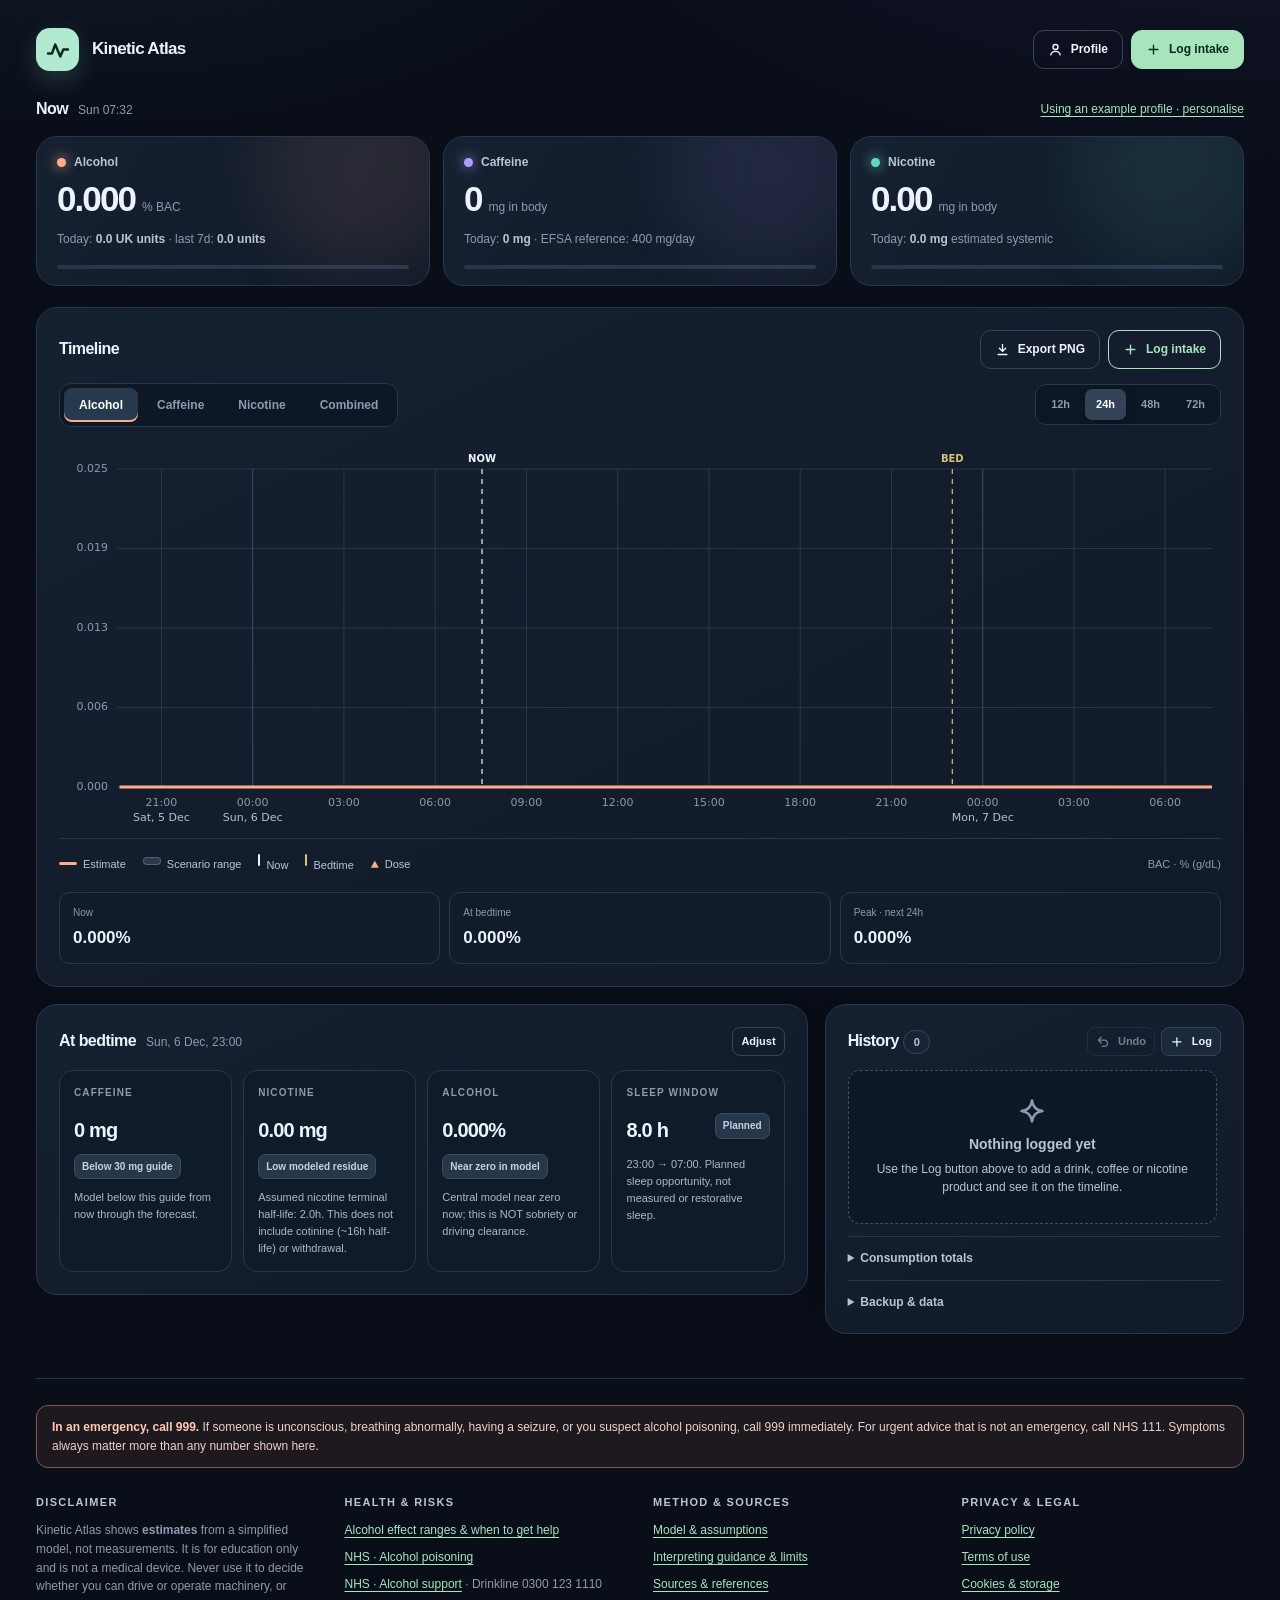
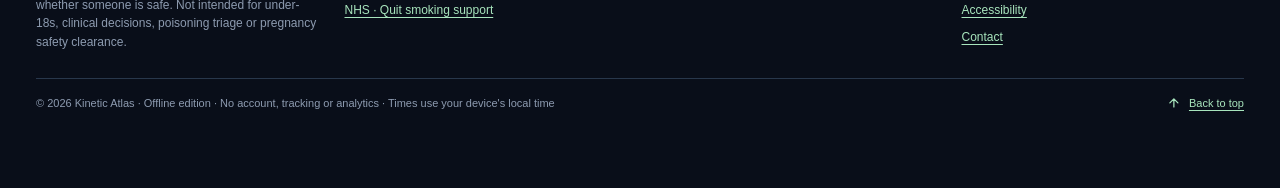
==== commit 5521618a: "feat(chart): default to 12h window when bedtime is within it" ====
--- a/kinetic_atlas.html
+++ b/kinetic_atlas.html
@@ -285,6 +285,9 @@
 const chart=$('trajectory');chart.tabIndex=0;chart.addEventListener('pointermove',ev=>{if(!chartBounds)return;const rect=chart.getBoundingClientRect(),pos=(ev.clientX-rect.left-chartBounds.pad.l)/chartBounds.gw;hoverT=chartBounds.left+clamp(pos,0,1)*(chartBounds.right-chartBounds.left);renderChart()});chart.addEventListener('pointerleave',()=>{hoverT=null;renderChart()});chart.addEventListener('keydown',ev=>{if(!['ArrowLeft','ArrowRight','Escape'].includes(ev.key))return;ev.preventDefault();if(ev.key==='Escape'){hoverT=null}else{hoverT=clamp((hoverT===null?Date.now():hoverT)+(ev.key==='ArrowRight'?30:-30)*M,chartBounds.left,chartBounds.right)}renderChart()});
 let resizeTimer;window.addEventListener('resize',()=>{clearTimeout(resizeTimer);resizeTimer=setTimeout(renderChart,75)});document.addEventListener('visibilitychange',()=>{if(!document.hidden)renderAll()});setInterval(()=>{if(!document.hidden)renderAll()},60000);
 // Storage defaults are normalised and never imply biological measurements.
-state.profile=normalizeProfile(state.profile);renderAll();
+state.profile=normalizeProfile(state.profile);
+// Default chart window: 12h when the next bedtime falls inside it, else 24h (nextSleep is always <24h away).
+{const now=Date.now();horizon=nextSleep(now).bed-now<=12*H?12:24;document.querySelectorAll('#rangeButtons button').forEach(x=>x.classList.toggle('active',Number(x.dataset.range)===horizon))}
+renderAll();
 })();
 </script></body></html>
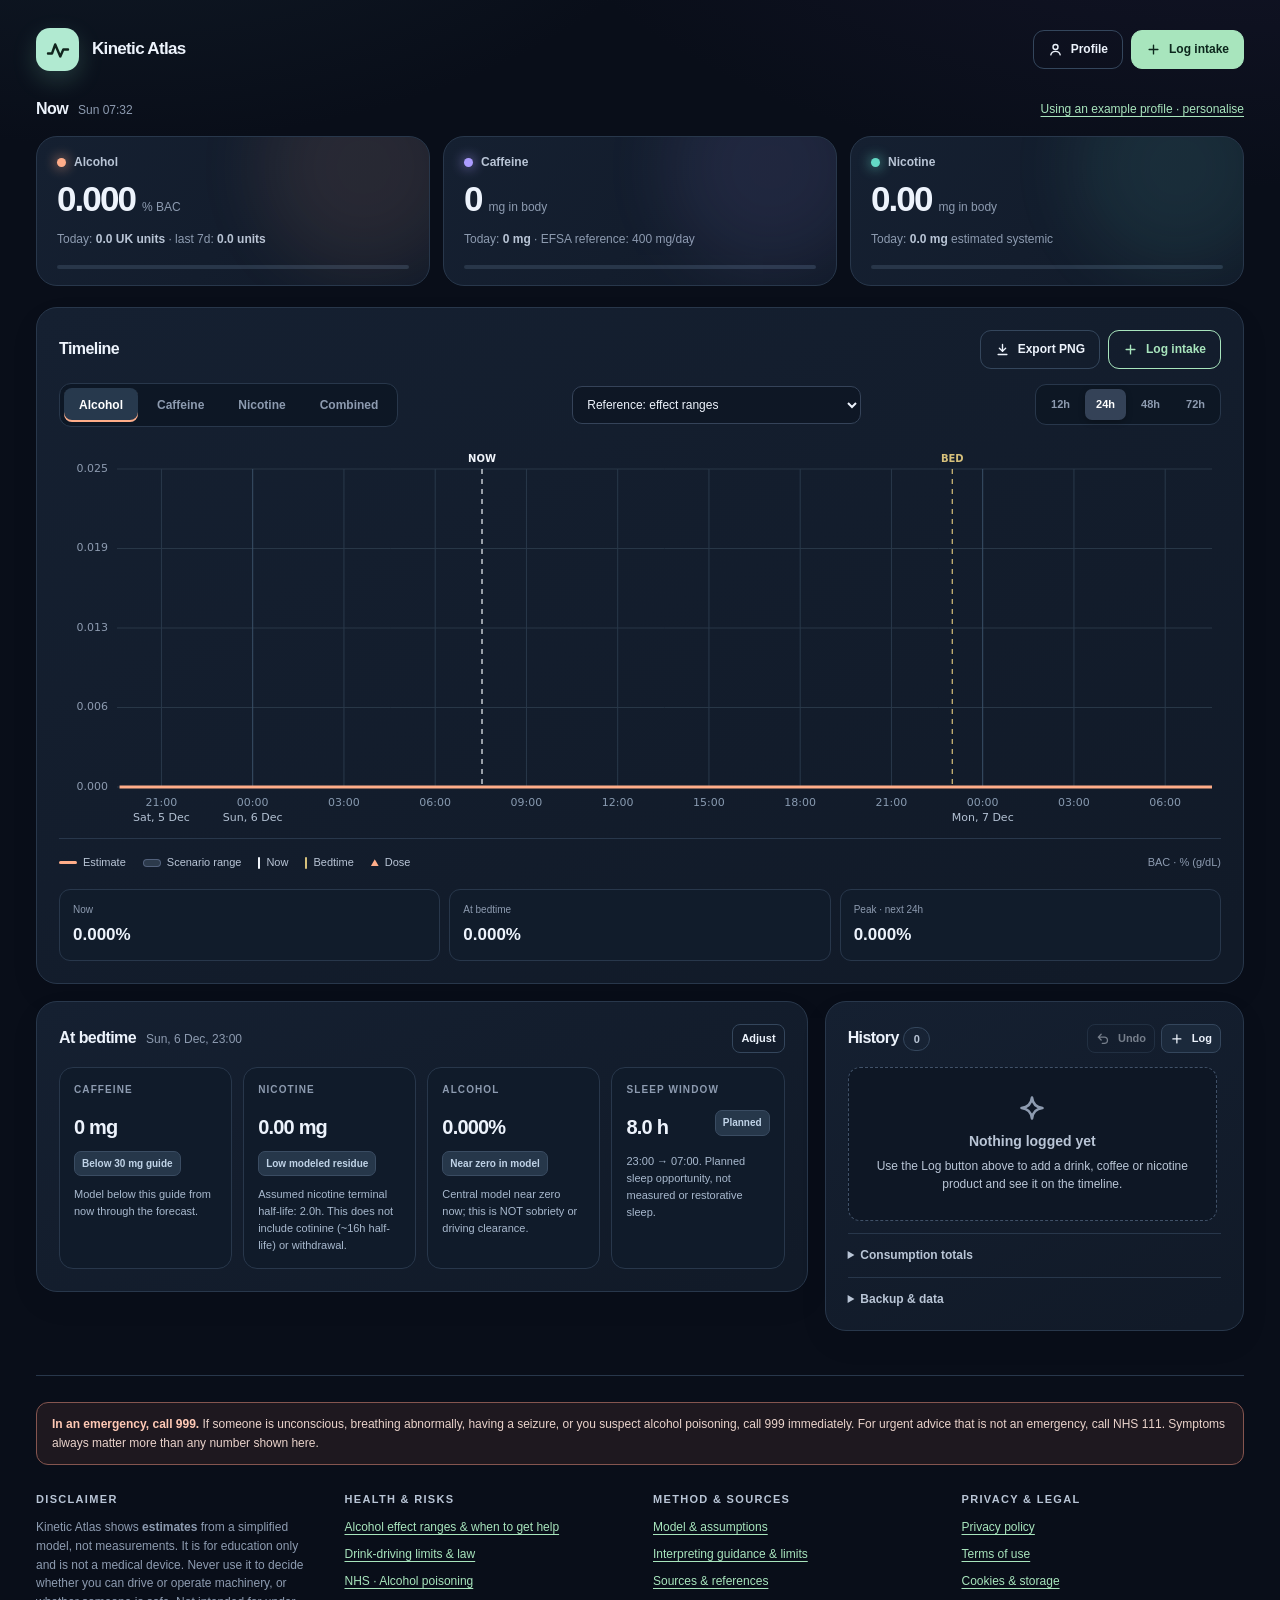
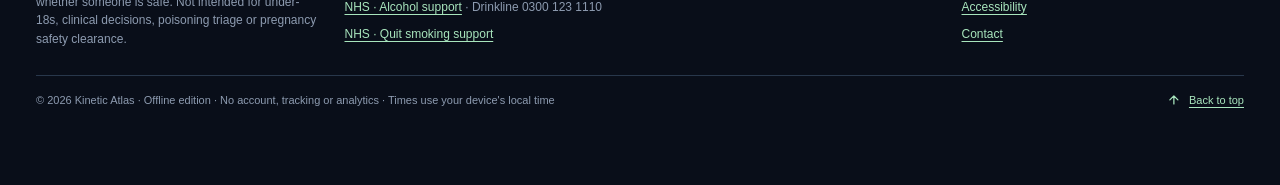
==== commit 5691ef68: "feat: add region setting and legal BAC lines per jurisdiction Profile gets a region that picks refer" ====
--- a/kinetic_atlas.html
+++ b/kinetic_atlas.html
@@ -1,8 +1,8 @@
 <!DOCTYPE html><html lang="en"><head><meta charset="utf-8"><meta name="viewport" content="width=device-width,initial-scale=1"><meta name="theme-color" content="#0b111d"><meta name="description" content="Offline local-first alcohol caffeine nicotine pharmacokinetics explorer"><title>Kinetic Atlas · Personal exposure lab</title><style>
-:root{color-scheme:dark;--bg:#090e19;--surface:#111a29;--border:#28374b;--border2:#34465c;--text:#edf3fc;--muted:#8d9bb0;--soft:#b9c5d6;--primary:#a8e5bd;--alc:#ffad89;--caf:#ac9cff;--nic:#63d9c5;--danger:#ff7d83;--warn:#ffd089;--shadow:0 20px 70px #0206105e;--radius:21px}*{box-sizing:border-box}[hidden]{display:none!important}html{scroll-behavior:smooth}body{margin:0;background:radial-gradient(ellipse 850px 480px at 8% -12%,#253e4d55,transparent 75%),radial-gradient(ellipse 1100px 600px at 97% -13%,#392b5b46,transparent 70%),var(--bg);font:14px/1.55 Inter,ui-sans-serif,-apple-system,BlinkMacSystemFont,"Segoe UI",sans-serif;color:var(--text);min-height:100vh}button,input,select,textarea{font:inherit}button{cursor:pointer}button:disabled{opacity:.45;cursor:not-allowed}a{color:var(--primary);text-decoration-thickness:1px;text-underline-offset:3px}a:focus-visible,button:focus-visible,input:focus-visible,select:focus-visible,textarea:focus-visible{outline:2px solid var(--primary);outline-offset:3px}h1,h2,h3,h4,p{margin:0}h1,h2,h3{letter-spacing:-.035em}p{color:var(--soft)}.shell{max-width:1510px;margin:auto;padding:28px 36px 76px}.topbar{display:flex;align-items:center;justify-content:space-between;gap:12px;margin-bottom:26px}.brand{display:flex;align-items:center;gap:13px;text-decoration:none;color:var(--text)}.brandmark{width:43px;height:43px;border-radius:14px;background:#b1ead1;color:#11241d;display:grid;place-items:center;box-shadow:0 9px 24px #92e9c630}.brandname{font-size:17px;font-weight:850;letter-spacing:-.04em}.toolbar{display:flex;align-items:center;gap:8px;flex-wrap:wrap}.btn{display:inline-flex;justify-content:center;align-items:center;gap:8px;padding:9px 14px;border:1px solid var(--border2);border-radius:11px;background:#1b293b;color:var(--text);font-weight:700;font-size:12px;transition:.15s ease;min-height:39px}.btn:hover{background:#28394c;border-color:#5d7085}.btn-primary{background:var(--primary);border-color:var(--primary);color:#0c271c}.btn-primary:hover{background:#d2f5dd;border-color:#d2f5dd}.btn-ghost{background:transparent}.btn-outline{background:transparent;border-color:var(--primary);color:var(--primary)}.btn-outline:hover{background:#a8e5bd1f;border-color:#d2f5dd;color:#d2f5dd}.btn-outline:focus-visible{outline:2px solid var(--primary);outline-offset:3px;background:#a8e5bd1f}.btn-danger{border-color:#834951;color:#ffb3bb;background:#46292f}.btn-small{padding:5px 8px;min-height:28px;font-size:11px;border-radius:8px}.tag{font-size:11px;border:1px solid var(--border2);border-radius:100px;padding:5px 10px;color:var(--soft);background:#1a293a85}.tag.green{color:#b5efcf;border-color:#3b6658;background:#213c36}.metrics{display:grid;grid-template-columns:repeat(3,minmax(0,1fr));gap:13px;margin-bottom:21px}.metric{position:relative;overflow:hidden;border:1px solid var(--border);border-radius:var(--radius);background:linear-gradient(120deg,#152031,#111a29);padding:16px 20px}.metric:before{content:"";position:absolute;inset:-75px -40px auto auto;height:210px;width:210px;border-radius:50%;opacity:.09;background:var(--tone);filter:blur(35px)}.metric.alcohol{--tone:var(--alc)}.metric.caffeine{--tone:var(--caf)}.metric.nicotine{--tone:var(--nic)}.compound{display:flex;gap:8px;align-items:center;color:var(--soft);font-size:12px;font-weight:750}.compound-dot{height:9px;width:9px;border-radius:50%;background:var(--tone);box-shadow:0 0 13px var(--tone)}.metric-value{display:flex;align-items:baseline;gap:7px;margin-top:10px}.metric-value strong{font-weight:800;font-size:35px;line-height:1;letter-spacing:-.055em;font-variant-numeric:tabular-nums}.metric-value span{font-size:12px;color:var(--muted)}.metric-foot{color:var(--muted);font-size:12px;margin-top:13px}.metric-foot b{color:var(--soft)}.meter{height:4px;border-radius:6px;background:#283649;margin-top:16px;overflow:hidden}.meter>span{height:100%;display:block;background:var(--tone);border-radius:6px;transition:width .3s}.dashboard{display:grid;grid-template-columns:minmax(0,1.84fr) minmax(350px,1fr);gap:17px;align-items:start}.panel{border:1px solid var(--border);background:linear-gradient(155deg,#152031 0%,#111a28 95%);border-radius:var(--radius);box-shadow:0 12px 32px #0000000d;min-width:0}.panel-pad{padding:22px}.wide-column,.side-column{display:grid;gap:17px;min-width:0}.dashboard{grid-template-rows:auto 1fr}.dashboard>.wide-column,.dashboard>.side-column{display:contents}#sleepSec{grid-column:1;grid-row:1}#guideSec{grid-column:1;grid-row:2}#historySec{grid-column:2;grid-row:1/span 2}.panel-title{display:flex;justify-content:space-between;align-items:start;gap:12px;margin-bottom:17px}.panel-title h2{font-size:18px;font-weight:800}.panel-title p{font-size:11px;color:var(--muted);margin-top:4px}.pill-btns{display:flex;gap:4px;padding:4px;border:1px solid var(--border);border-radius:11px;background:#0d1724}.pill-btns button{background:transparent;border:0;border-radius:7px;color:var(--muted);font-size:11px;font-weight:750;padding:7px 11px}.pill-btns button.active{background:#344257;color:white;box-shadow:0 2px 6px #0004}.plot-head{display:flex;align-items:center;justify-content:space-between;gap:14px;flex-wrap:wrap}.tabs{display:flex;gap:4px;padding:4px;background:#0d1725;border:1px solid var(--border);border-radius:12px;flex-wrap:wrap}.tabs button{border:0;background:transparent;color:var(--muted);padding:8px 15px;border-radius:8px;font-size:12px;font-weight:780}.tabs button.active{background:#27394d;color:white}.tabs .alcohol.active{box-shadow:inset 0 -2px var(--alc)}.tabs .caffeine.active{box-shadow:inset 0 -2px var(--caf)}.tabs .nicotine.active{box-shadow:inset 0 -2px var(--nic)}.tabs .all.active{background:linear-gradient(90deg,var(--alc),var(--caf),var(--nic)) bottom/100% 2px no-repeat,#27394d}#scaleButtons:not([hidden])+#rangeButtons{margin-left:auto}@media(max-width:680px){#compoundTabs{display:grid;grid-template-columns:repeat(4,minmax(0,1fr))}#compoundTabs button{padding:8px 4px}.stats-row .statbox .cmb-val{font-size:11.5px;white-space:normal}}.chart-wrap{height:380px;position:relative;margin:22px -3px 3px;touch-action:pan-y}.chart-wrap canvas{width:100%;height:100%;display:block;cursor:crosshair}.chart-tooltip{display:none;position:absolute;z-index:4;pointer-events:none;background:#08111cee;border:1px solid #547084;border-radius:10px;padding:9px 12px;box-shadow:var(--shadow);min-width:164px;font-size:11px}.chart-tooltip strong{display:block;color:white;margin-bottom:4px}.chart-tooltip span{display:block;color:var(--soft)}.legend{display:flex;flex-wrap:wrap;gap:8px 17px;align-items:center;border-top:1px solid var(--border);padding-top:15px;margin-top:9px}.legend span{font-size:11px;color:var(--soft)}.legend i{display:inline-block;width:18px;height:3px;vertical-align:3px;margin-right:6px;background:#b2ddf0;border-radius:10px}.legend i.band{height:8px;background:#7e9ab13c;border:1px solid #7888ab80}.legend i.now{height:12px;width:2px;background:#f1f5fb}.legend i.bed{height:12px;width:2px;background:#d6c07b}.stats-row{display:grid;grid-template-columns:repeat(3,1fr);gap:9px;margin-top:18px}.statbox{border:1px solid var(--border);padding:12px 13px;background:#111c2b;border-radius:11px}.statbox span{display:block;font-size:10px;color:var(--muted);margin-bottom:4px}.statbox strong{font-size:17px;font-variant-numeric:tabular-nums}.statbox small{font-size:10px;color:var(--muted);font-weight:500}.statbox .cmb-val{display:block;font-size:13px;color:var(--soft);margin:0;line-height:1.55;white-space:nowrap;font-weight:600}.cmb-val b{color:white;font-weight:760;white-space:nowrap}.cmb-val abbr{text-decoration:none}.cmb-val i,.chart-tooltip i{display:inline-block;width:7px;height:7px;border-radius:50%;margin-right:5px;vertical-align:1px}.sleep-grid{display:grid;grid-template-columns:repeat(4,minmax(0,1fr));gap:11px}.insight{border:1px solid var(--border);border-radius:14px;background:#101b2a;padding:14px}.insight .micro{color:var(--muted);text-transform:uppercase;letter-spacing:.11em;font-size:10px;font-weight:800}.insight .big{font-size:20px;font-weight:800;letter-spacing:-.04em;margin-top:8px;font-variant-numeric:tabular-nums}.insight p{font-size:12px;margin-top:6px}.insight .detail{color:#a8b9ce;font-size:11px;margin-top:10px}.kpi-mini{display:flex;align-items:center;justify-content:space-between;margin-top:6px;gap:8px;flex-wrap:wrap}.badge-status{font-size:10px;border-radius:7px;background:#26374a;color:#c0d3e7;padding:4px 7px;border:1px solid #3a4c62;font-weight:700}.badge-status.warn{background:#453629;color:#ffddb1;border-color:#82614a}.badge-status.urgent{background:#4c2a32;color:#ffc1be;border-color:#875561}
+:root{color-scheme:dark;--bg:#090e19;--surface:#111a29;--border:#28374b;--border2:#34465c;--text:#edf3fc;--muted:#8d9bb0;--soft:#b9c5d6;--primary:#a8e5bd;--alc:#ffad89;--caf:#ac9cff;--nic:#63d9c5;--danger:#ff7d83;--warn:#ffd089;--shadow:0 20px 70px #0206105e;--radius:21px}*{box-sizing:border-box}[hidden]{display:none!important}html{scroll-behavior:smooth}body{margin:0;background:radial-gradient(ellipse 850px 480px at 8% -12%,#253e4d55,transparent 75%),radial-gradient(ellipse 1100px 600px at 97% -13%,#392b5b46,transparent 70%),var(--bg);font:14px/1.55 Inter,ui-sans-serif,-apple-system,BlinkMacSystemFont,"Segoe UI",sans-serif;color:var(--text);min-height:100vh}button,input,select,textarea{font:inherit}button{cursor:pointer}button:disabled{opacity:.45;cursor:not-allowed}a{color:var(--primary);text-decoration-thickness:1px;text-underline-offset:3px}a:focus-visible,button:focus-visible,input:focus-visible,select:focus-visible,textarea:focus-visible{outline:2px solid var(--primary);outline-offset:3px}h1,h2,h3,h4,p{margin:0}h1,h2,h3{letter-spacing:-.035em}p{color:var(--soft)}.shell{max-width:1510px;margin:auto;padding:28px 36px 76px}.topbar{display:flex;align-items:center;justify-content:space-between;gap:12px;margin-bottom:26px}.brand{display:flex;align-items:center;gap:13px;text-decoration:none;color:var(--text)}.brandmark{width:43px;height:43px;border-radius:14px;background:#b1ead1;color:#11241d;display:grid;place-items:center;box-shadow:0 9px 24px #92e9c630}.brandname{font-size:17px;font-weight:850;letter-spacing:-.04em}.toolbar{display:flex;align-items:center;gap:8px;flex-wrap:wrap}.btn{display:inline-flex;justify-content:center;align-items:center;gap:8px;padding:9px 14px;border:1px solid var(--border2);border-radius:11px;background:#1b293b;color:var(--text);font-weight:700;font-size:12px;transition:.15s ease;min-height:39px}.btn:hover{background:#28394c;border-color:#5d7085}.btn-primary{background:var(--primary);border-color:var(--primary);color:#0c271c}.btn-primary:hover{background:#d2f5dd;border-color:#d2f5dd}.btn-ghost{background:transparent}.btn-outline{background:transparent;border-color:var(--primary);color:var(--primary)}.btn-outline:hover{background:#a8e5bd1f;border-color:#d2f5dd;color:#d2f5dd}.btn-outline:focus-visible{outline:2px solid var(--primary);outline-offset:3px;background:#a8e5bd1f}.btn-danger{border-color:#834951;color:#ffb3bb;background:#46292f}.btn-small{padding:5px 8px;min-height:28px;font-size:11px;border-radius:8px}.tag{font-size:11px;border:1px solid var(--border2);border-radius:100px;padding:5px 10px;color:var(--soft);background:#1a293a85}.tag.green{color:#b5efcf;border-color:#3b6658;background:#213c36}.metrics{display:grid;grid-template-columns:repeat(3,minmax(0,1fr));gap:13px;margin-bottom:21px}.metric{position:relative;overflow:hidden;border:1px solid var(--border);border-radius:var(--radius);background:linear-gradient(120deg,#152031,#111a29);padding:16px 20px}.metric:before{content:"";position:absolute;inset:-75px -40px auto auto;height:210px;width:210px;border-radius:50%;opacity:.09;background:var(--tone);filter:blur(35px)}.metric.alcohol{--tone:var(--alc)}.metric.caffeine{--tone:var(--caf)}.metric.nicotine{--tone:var(--nic)}.compound{display:flex;gap:8px;align-items:center;color:var(--soft);font-size:12px;font-weight:750}.compound-dot{height:9px;width:9px;border-radius:50%;background:var(--tone);box-shadow:0 0 13px var(--tone)}.metric-value{display:flex;align-items:baseline;gap:7px;margin-top:10px}.metric-value strong{font-weight:800;font-size:35px;line-height:1;letter-spacing:-.055em;font-variant-numeric:tabular-nums}.metric-value span{font-size:12px;color:var(--muted)}.metric-foot{color:var(--muted);font-size:12px;margin-top:13px}.metric-foot b{color:var(--soft)}.meter{height:4px;border-radius:6px;background:#283649;margin-top:16px;overflow:hidden}.meter>span{height:100%;display:block;background:var(--tone);border-radius:6px;transition:width .3s}.dashboard{display:grid;grid-template-columns:minmax(0,1.84fr) minmax(350px,1fr);gap:17px;align-items:start}.panel{border:1px solid var(--border);background:linear-gradient(155deg,#152031 0%,#111a28 95%);border-radius:var(--radius);box-shadow:0 12px 32px #0000000d;min-width:0}.panel-pad{padding:22px}.wide-column,.side-column{display:grid;gap:17px;min-width:0}.dashboard{grid-template-rows:auto 1fr}.dashboard>.wide-column,.dashboard>.side-column{display:contents}#sleepSec{grid-column:1;grid-row:1}#guideSec{grid-column:1;grid-row:2}#historySec{grid-column:2;grid-row:1/span 2}.panel-title{display:flex;justify-content:space-between;align-items:start;gap:12px;margin-bottom:17px}.panel-title h2{font-size:18px;font-weight:800}.panel-title p{font-size:11px;color:var(--muted);margin-top:4px}.pill-btns{display:flex;gap:4px;padding:4px;border:1px solid var(--border);border-radius:11px;background:#0d1724}.pill-btns button{background:transparent;border:0;border-radius:7px;color:var(--muted);font-size:11px;font-weight:750;padding:7px 11px}.pill-btns button.active{background:#344257;color:white;box-shadow:0 2px 6px #0004}.plot-head{display:flex;align-items:center;justify-content:space-between;gap:14px;flex-wrap:wrap}.tabs{display:flex;gap:4px;padding:4px;background:#0d1725;border:1px solid var(--border);border-radius:12px;flex-wrap:wrap}.tabs button{border:0;background:transparent;color:var(--muted);padding:8px 15px;border-radius:8px;font-size:12px;font-weight:780}.tabs button.active{background:#27394d;color:white}.tabs .alcohol.active{box-shadow:inset 0 -2px var(--alc)}.tabs .caffeine.active{box-shadow:inset 0 -2px var(--caf)}.tabs .nicotine.active{box-shadow:inset 0 -2px var(--nic)}.tabs .all.active{background:linear-gradient(90deg,var(--alc),var(--caf),var(--nic)) bottom/100% 2px no-repeat,#27394d}#scaleButtons:not([hidden])+#rangeButtons{margin-left:auto}@media(max-width:680px){#compoundTabs{display:grid;grid-template-columns:repeat(4,minmax(0,1fr))}#compoundTabs button{padding:8px 4px}.stats-row .statbox .cmb-val{font-size:11.5px;white-space:normal}}.chart-wrap{height:380px;position:relative;margin:22px -3px 3px;touch-action:pan-y}.chart-wrap canvas{width:100%;height:100%;display:block;cursor:crosshair}.chart-tooltip{display:none;position:absolute;z-index:4;pointer-events:none;background:#08111cee;border:1px solid #547084;border-radius:10px;padding:9px 12px;box-shadow:var(--shadow);min-width:164px;font-size:11px}.chart-tooltip strong{display:block;color:white;margin-bottom:4px}.chart-tooltip span{display:block;color:var(--soft)}.legend{display:flex;flex-wrap:wrap;gap:8px 17px;align-items:center;border-top:1px solid var(--border);padding-top:15px;margin-top:9px}.legend span{display:inline-flex;align-items:center;font-size:11px;color:var(--soft)}.legend i{display:inline-block;width:18px;height:3px;vertical-align:3px;margin-right:6px;background:#b2ddf0;border-radius:10px}.legend i.band{height:8px;background:#7e9ab13c;border:1px solid #7888ab80}.legend i.now{height:12px;width:2px;background:#f1f5fb}.legend i.bed{height:12px;width:2px;background:#d6c07b}.stats-row{display:grid;grid-template-columns:repeat(3,1fr);gap:9px;margin-top:18px}.statbox{border:1px solid var(--border);padding:12px 13px;background:#111c2b;border-radius:11px}.statbox span{display:block;font-size:10px;color:var(--muted);margin-bottom:4px}.statbox strong{font-size:17px;font-variant-numeric:tabular-nums}.statbox small{font-size:10px;color:var(--muted);font-weight:500}.statbox .cmb-val{display:block;font-size:13px;color:var(--soft);margin:0;line-height:1.55;white-space:nowrap;font-weight:600}.cmb-val b{color:white;font-weight:760;white-space:nowrap}.cmb-val abbr{text-decoration:none}.cmb-val i,.chart-tooltip i{display:inline-block;width:7px;height:7px;border-radius:50%;margin-right:5px;vertical-align:1px}.sleep-grid{display:grid;grid-template-columns:repeat(4,minmax(0,1fr));gap:11px}.insight{border:1px solid var(--border);border-radius:14px;background:#101b2a;padding:14px}.insight .micro{color:var(--muted);text-transform:uppercase;letter-spacing:.11em;font-size:10px;font-weight:800}.insight .big{font-size:20px;font-weight:800;letter-spacing:-.04em;margin-top:8px;font-variant-numeric:tabular-nums}.insight p{font-size:12px;margin-top:6px}.insight .detail{color:#a8b9ce;font-size:11px;margin-top:10px}.kpi-mini{display:flex;align-items:center;justify-content:space-between;margin-top:6px;gap:8px;flex-wrap:wrap}.badge-status{font-size:10px;border-radius:7px;background:#26374a;color:#c0d3e7;padding:4px 7px;border:1px solid #3a4c62;font-weight:700}.badge-status.warn{background:#453629;color:#ffddb1;border-color:#82614a}.badge-status.urgent{background:#4c2a32;color:#ffc1be;border-color:#875561}
 .field label,.form-label{display:block;font-size:11px;color:var(--soft);font-weight:760;margin-bottom:6px}.input,select,textarea{width:100%;background:#0e1725;border:1px solid #354359;border-radius:10px;color:var(--text);padding:10px 12px;min-height:44px;outline:none;transition:border-color .15s}select{padding-right:24px}select option,select optgroup{background:#162234;color:white}.input:focus,select:focus,textarea:focus{border-color:#96d0b4;box-shadow:0 0 0 3px #8bd1ac19}.input::placeholder,textarea::placeholder{color:#72839b}.input[type="number"]{font-variant-numeric:tabular-nums}.formgrid{display:grid;grid-template-columns:repeat(2,minmax(0,1fr));gap:11px;align-items:end}.formgrid .full{grid-column:1/-1}.formhint{font-size:10px;color:var(--muted);margin-top:5px}.live-preview{display:flex;justify-content:space-between;gap:12px;border:1px solid #3a564e;background:#1a342d70;border-radius:11px;padding:11px 13px;margin:15px 0;align-items:center}.live-preview div{min-width:0}.live-preview small{display:block;font-size:10px;color:var(--muted)}.live-preview b{display:block;color:#d9f7e9;font-size:17px;letter-spacing:-.025em}.live-preview>span{font-size:11px;color:#bcdccf;text-align:right;max-width:190px}.entry-buttons{display:flex;gap:8px}.entry-buttons .btn-primary{flex:1}.feedback{min-height:18px;margin-top:8px;font-size:11px;color:#b0eac9}.history-tools{display:flex;gap:6px;align-items:center}.history-list{max-height:405px;overflow:auto;padding-right:4px;scrollbar-width:thin}.log-item{display:flex;align-items:center;gap:11px;padding:12px 2px;border-top:1px solid #29384a}.log-symbol{width:35px;height:35px;border-radius:11px;flex-shrink:0;background:#ffffff0a;display:grid;place-items:center;font-size:16px}.log-symbol.alcohol{color:var(--alc);background:#ffad8918}.log-symbol.caffeine{color:var(--caf);background:#ac9cff18}.log-symbol.nicotine{color:var(--nic);background:#63d9c518}.log-main{flex:1;min-width:0}.log-main b{font-size:12px;display:block;overflow:hidden;text-overflow:ellipsis;white-space:nowrap}.log-main small{font-size:10px;color:var(--muted);display:block}.log-dose{text-align:right;white-space:nowrap}.log-dose b{font-size:12px}.log-dose small{font-size:10px;color:var(--muted);display:block}.log-actions{display:flex;gap:2px}.log-actions button{color:var(--muted);background:transparent;border:0;font-size:13px;padding:4px;border-radius:5px}.log-actions button:hover{background:#ffffff16;color:var(--text)}.empty-state{padding:26px;text-align:center;background:#0e1725;border:1px dashed #405168;border-radius:12px;color:var(--muted)}.empty-state b{display:block;color:var(--soft);margin:9px 0 4px}.empty-state p{font-size:12px}.interpretation{display:grid;gap:11px}.info-card{border:1px solid var(--border);border-left:3px solid var(--border2);border-radius:12px;padding:13px 14px;background:#101a29}.info-card.caution{border-left-color:var(--warn)}.info-card.urgent{border-left-color:var(--danger);background:#2a1a22}.info-sev{display:block;color:var(--muted);text-transform:uppercase;letter-spacing:.11em;font-size:10px;font-weight:800;margin-bottom:2px}.caution .info-sev{color:var(--warn)}.urgent .info-sev{color:var(--danger)}#guideSec{animation:guideIn .32s ease-out}@keyframes guideIn{from{opacity:0;transform:translateY(8px)}}.info-card b{display:block;font-size:12px}.info-card p{font-size:11px;margin-top:4px}.small-print{font-size:11px;color:var(--muted)}.fineprint{background:#0e1725;border:1px solid var(--border);border-radius:12px;padding:14px 16px;margin-top:12px}.fineprint h4{font-size:11px;margin-bottom:5px}.fineprint p{font-size:11px}.summary-table{width:100%;border-collapse:collapse;font-size:12px}.summary-table tr:not(:last-child) td{border-bottom:1px solid var(--border)}.summary-table td{padding:11px 0;color:var(--soft)}.summary-table td:last-child{text-align:right;color:var(--text);font-weight:750}dialog{border:1px solid #42556d;border-radius:21px;background:#111c2b;color:var(--text);padding:0;width:min(760px,calc(100% - 22px));max-height:min(90vh,910px);box-shadow:0 30px 100px #000b}dialog::backdrop{background:#010710cc;backdrop-filter:blur(7px)}.dialog-body{padding:24px;overflow:auto;max-height:calc(90vh - 75px)}.dialog-head{display:flex;align-items:start;justify-content:space-between;gap:15px;padding:24px 24px 18px;border-bottom:1px solid var(--border)}.dialog-head h2{font-size:23px}.dialog-head p{font-size:12px;margin-top:5px}.dialog-footer{padding:15px 24px;border-top:1px solid var(--border);display:flex;gap:8px;justify-content:space-between;align-items:center;flex-wrap:wrap;background:#121e2d}.settings-block{border-top:1px solid var(--border);padding-top:18px;margin-top:18px}.settings-block:first-child{border-top:0;margin-top:0;padding-top:0}.settings-block h3{font-size:14px;margin-bottom:13px}.settings-grid{display:grid;grid-template-columns:repeat(3,1fr);gap:13px}.settings-note{font-size:11px;color:var(--muted);margin-top:12px}.sources-list{display:grid;gap:11px}.sources-list article{border:1px solid var(--border);border-radius:12px;padding:12px 15px;background:#0d1725}.sources-list article h4{font-size:12px;margin-bottom:5px}.sources-list article p{font-size:11px}.sources-list article a{font-size:11px;overflow-wrap:anywhere}.method-code{font-family:ui-monospace,SFMono-Regular,Consolas,monospace;color:#c5e7d8;background:#0d1725;border:1px solid var(--border);border-radius:10px;padding:13px;white-space:pre-wrap;font-size:11px}.notice{border:1px solid #6e5b49;background:#392d24;padding:10px 13px;border-radius:10px;font-size:11px;color:#ffdbad;margin-top:12px}.divider{height:1px;background:var(--border);margin:17px 0}.sr-only{position:absolute!important;width:1px;height:1px;padding:0;margin:-1px;overflow:hidden;clip:rect(0,0,0,0);white-space:nowrap;border:0}
 .log-dose{max-width:96px;white-space:normal;line-height:1.3}
-.monitor{margin-bottom:18px}#timelineSec{margin-bottom:17px}.sec-actions{display:flex;gap:8px;flex-wrap:wrap}.sec-head{display:flex;align-items:center;justify-content:space-between;gap:10px;flex-wrap:wrap;margin-bottom:14px}.sec-head h2{font-size:16px;font-weight:800}.muted{color:var(--muted);font-weight:500;font-size:12px;letter-spacing:0;margin-left:6px;font-variant-numeric:tabular-nums}.linkbtn{background:none;border:0;padding:0;color:var(--primary);font-size:12px;text-align:left;text-decoration:underline;text-decoration-thickness:1px;text-underline-offset:3px}.legend-unit{margin-left:auto;color:var(--muted)!important}.plot-note{font-size:11px;color:var(--muted);margin-top:8px;line-height:1.5}.more-btn{width:100%;margin-top:6px}.drawer{border-top:1px solid var(--border);margin-top:12px;padding-top:12px}.drawer summary{cursor:pointer;font-size:12px;font-weight:750;color:var(--soft)}.drawer[open] summary{margin-bottom:10px}.data-tools{display:flex;gap:6px;flex-wrap:wrap;margin-top:10px}.adv{border:1px solid var(--border);border-radius:12px;padding:12px 14px;margin-top:18px}.adv summary{cursor:pointer;font-weight:750;font-size:13px}.adv[open] summary{margin-bottom:14px}.dialog-narrow{width:min(560px,calc(100% - 22px))}.toast{position:fixed;left:50%;bottom:22px;transform:translate(-50%,16px);opacity:0;pointer-events:none;z-index:50;max-width:calc(100% - 32px);background:#1b293b;border:1px solid var(--border2);border-radius:12px;padding:10px 16px;font-size:12px;box-shadow:var(--shadow);transition:.2s ease}.toast.show{opacity:1;transform:translate(-50%,0)}.site-foot{margin-top:44px;border-top:1px solid var(--border);padding-top:26px;color:var(--muted);font-size:12px}.foot-alert{border:1px solid #85554f;background:#3f282966;border-radius:12px;padding:12px 15px;color:#ead3cb}.foot-alert strong{color:#ffc9b5}.foot-grid{display:grid;grid-template-columns:repeat(4,minmax(0,1fr));gap:26px;margin:26px 0}.foot-grid h3{font-size:11px;text-transform:uppercase;letter-spacing:.12em;color:var(--soft);margin-bottom:10px}.foot-grid p{font-size:12px;color:var(--muted)}.foot-grid ul{list-style:none;margin:0;padding:0;display:grid;gap:8px}.foot-grid a{font-size:12px}.foot-base{display:flex;justify-content:space-between;gap:12px;flex-wrap:wrap;border-top:1px solid var(--border);padding-top:16px;font-size:11px}.legal p{font-size:12px}.legal p+p{margin-top:8px}.legal code{font-size:11px}
+.monitor{margin-bottom:18px}#timelineSec{margin-bottom:17px}.sec-actions{display:flex;gap:8px;flex-wrap:wrap}.sec-head{display:flex;align-items:center;justify-content:space-between;gap:10px;flex-wrap:wrap;margin-bottom:14px}.sec-head h2{font-size:16px;font-weight:800}.muted{color:var(--muted);font-weight:500;font-size:12px;letter-spacing:0;margin-left:6px;font-variant-numeric:tabular-nums}.linkbtn{background:none;border:0;padding:0;color:var(--primary);font-size:12px;text-align:left;text-decoration:underline;text-decoration-thickness:1px;text-underline-offset:3px}.legend-unit{margin-left:auto;color:var(--muted)!important}.plot-note{font-size:11px;color:var(--muted);margin-top:8px;line-height:1.5}.more-btn{width:100%;margin-top:6px}.drawer{border-top:1px solid var(--border);margin-top:12px;padding-top:12px}.drawer summary{cursor:pointer;font-size:12px;font-weight:750;color:var(--soft)}.drawer[open] summary{margin-bottom:10px}.data-tools{display:flex;gap:6px;flex-wrap:wrap;margin-top:10px}.adv{border:1px solid var(--border);border-radius:12px;padding:12px 14px;margin-top:18px}.adv summary{cursor:pointer;font-weight:750;font-size:13px}.adv[open] summary{margin-bottom:14px}.dialog-narrow{width:min(560px,calc(100% - 22px))}.toast{position:fixed;left:50%;bottom:22px;transform:translate(-50%,16px);opacity:0;pointer-events:none;z-index:50;max-width:calc(100% - 32px);background:#1b293b;border:1px solid var(--border2);border-radius:12px;padding:10px 16px;font-size:12px;box-shadow:var(--shadow);transition:.2s ease}.toast.show{opacity:1;transform:translate(-50%,0)}.site-foot{margin-top:44px;border-top:1px solid var(--border);padding-top:26px;color:var(--muted);font-size:12px}.foot-alert{border:1px solid #85554f;background:#3f282966;border-radius:12px;padding:12px 15px;color:#ead3cb}.foot-alert strong{color:#ffc9b5}.foot-grid{display:grid;grid-template-columns:repeat(4,minmax(0,1fr));gap:26px;margin:26px 0}.foot-grid h3{font-size:11px;text-transform:uppercase;letter-spacing:.12em;color:var(--soft);margin-bottom:10px}.foot-grid p{font-size:12px;color:var(--muted)}.foot-grid ul{list-style:none;margin:0;padding:0;display:grid;gap:8px}.foot-grid a{font-size:12px}.foot-base{display:flex;justify-content:space-between;gap:12px;flex-wrap:wrap;border-top:1px solid var(--border);padding-top:16px;font-size:11px}.law-table td{vertical-align:top}.law-table td:first-child{width:9.5em;padding-right:12px}.law-table td:last-child{text-align:left;font-weight:400}.law-ref select{width:auto;max-width:100%;min-height:38px;padding:6px 28px 6px 10px;font-size:12px}.law-key ul{margin:4px 0;padding-left:18px}.legal p{font-size:12px}.legal p+p{margin-top:8px}.legal code{font-size:11px}
 .legend i.dose{width:8px;height:7px;vertical-align:0;border-radius:0;clip-path:polygon(50% 0,100% 100%,0 100%)}.chart-tooltip .tip-doses{border-top:1px solid #547084;margin-top:6px;padding-top:6px}.chart-tooltip .tip-doses span{max-width:250px;white-space:nowrap;overflow:hidden;text-overflow:ellipsis}
 .ic{width:1.25em;height:1.25em;flex-shrink:0;vertical-align:-.25em;fill:none;stroke:currentColor;stroke-width:2.2;stroke-linecap:round;stroke-linejoin:round}.empty-state .ic{display:block;width:28px;height:28px;margin:0 auto}.foot-base a{display:inline-flex;align-items:center;gap:8px}.log-actions button{padding:4px 2px}.log-actions .ic{width:15px;height:15px}
 @media(max-width:1120px){.dashboard{grid-template-columns:minmax(0,1.3fr) minmax(305px,.85fr)}.shell{padding:22px}.panel-pad{padding:18px}.sleep-grid{grid-template-columns:repeat(2,minmax(0,1fr))}}@media(max-width:900px){.dashboard{grid-template-columns:1fr}.wide-column,.side-column{display:contents}#historySec{order:2}#sleepSec{order:3}#guideSec{order:4}#sleepSec,#historySec,#guideSec{grid-column:auto;grid-row:auto}.dashboard{grid-template-rows:none}.foot-grid{grid-template-columns:repeat(2,minmax(0,1fr))}}@media(max-width:680px){.shell{padding:12px 12px 40px}.topbar{margin-bottom:16px}.hide-sm{display:none}.monitor{margin-bottom:14px}.monitor .sec-head{margin-bottom:8px}.metrics{gap:6px;margin-bottom:0}.metric{padding:10px 11px;border-radius:14px}.metric:before{display:none}.compound{font-size:11px}.metric-value{flex-direction:column;align-items:flex-start;gap:0;margin-top:4px}.metric-value strong{font-size:21px}.metric-value span{font-size:10px}.metric-foot,.meter{display:none}.settings-grid{grid-template-columns:repeat(2,1fr)}.plot-head{align-items:stretch}.chart-wrap{height:260px;margin-top:16px}.statbox{padding:9px 10px}.statbox strong{font-size:14px}.foot-grid{grid-template-columns:1fr;gap:20px}.dialog-body{padding:16px}.dialog-head{padding:18px 16px}.dialog-footer{padding:12px 16px}}@media(prefers-reduced-motion:reduce){*,*:before,*:after{scroll-behavior:auto!important;transition:none!important}#guideSec{animation:none}}
@@ -11,13 +11,13 @@
 <header class="topbar"><a class="brand" href="#top"><span class="brandmark" aria-hidden="true"><svg width="26" height="26" viewBox="0 0 26 26" fill="none"><path d="M3 16.5h4l3.2-9 5.1 12 3-7H23" stroke="currentColor" stroke-width="2.4" stroke-linecap="round" stroke-linejoin="round"/></svg></span><span class="brandname">Kinetic Atlas</span></a><div class="toolbar"><button type="button" class="btn btn-ghost" data-open="profileDialog" aria-label="Profile"><svg class="ic" aria-hidden="true"><use href="#i-user"/></svg><span class="hide-sm">Profile</span></button><button type="button" class="btn btn-primary" data-open="entryDialog"><svg class="ic" aria-hidden="true"><use href="#i-plus"/></svg>Log intake</button></div></header>
 <main id="top"><p class="notice" id="storageWarn" role="alert" hidden>Browser storage is unavailable. Export your data before closing this page.</p>
 <section class="monitor" aria-labelledby="nowTitle"><div class="sec-head"><h2 id="nowTitle">Now <span class="muted" id="liveClock"></span></h2><button type="button" class="linkbtn" id="profileHint" data-open="profileDialog" hidden>Using an example profile · personalise</button></div><div class="metrics"><article class="metric alcohol"><span class="compound"><i class="compound-dot"></i>Alcohol</span><div class="metric-value"><strong id="metricAlc">0.000</strong><span>% BAC</span></div><div class="metric-foot" id="metricAlcSub"></div><div class="meter"><span id="meterAlc" style="width:0%"></span></div></article><article class="metric caffeine"><span class="compound"><i class="compound-dot"></i>Caffeine</span><div class="metric-value"><strong id="metricCaf">0</strong><span>mg in body</span></div><div class="metric-foot" id="metricCafSub"></div><div class="meter"><span id="meterCaf" style="width:0%"></span></div></article><article class="metric nicotine"><span class="compound"><i class="compound-dot"></i>Nicotine</span><div class="metric-value"><strong id="metricNic">0.0</strong><span>mg in body</span></div><div class="metric-foot" id="metricNicSub"></div><div class="meter"><span id="meterNic" style="width:0%"></span></div></article></div></section>
-<section class="panel panel-pad" id="timelineSec" aria-labelledby="curveTitle"><div class="sec-head"><h2 id="curveTitle">Timeline</h2><div class="sec-actions"><button type="button" class="btn btn-ghost" id="exportPngBtn" title="Download the plot shown as a PNG image"><svg class="ic" aria-hidden="true"><use href="#i-download"/></svg>Export PNG</button><button type="button" class="btn btn-outline" id="timelineLogBtn" data-open="entryDialog"><svg class="ic" aria-hidden="true"><use href="#i-plus"/></svg>Log intake</button></div></div><div class="plot-head"><div class="tabs" id="compoundTabs" role="tablist" aria-label="Chart substance"><button data-type="alcohol" class="alcohol active" role="tab" aria-selected="true">Alcohol</button><button data-type="caffeine" class="caffeine" role="tab" aria-selected="false">Caffeine</button><button data-type="nicotine" class="nicotine" role="tab" aria-selected="false">Nicotine</button><button data-type="all" class="all" role="tab" aria-selected="false">Combined</button></div><div class="pill-btns" id="scaleButtons" role="group" aria-label="Combined chart scale" hidden><button class="active" data-scale="rel" aria-pressed="true" title="Each curve scaled to its own peak (0–1)">Relative</button><button data-scale="mg" aria-pressed="false" title="Amount in body, mg, log scale">mg</button></div><div class="pill-btns" id="rangeButtons"><button data-range="12">12h</button><button class="active" data-range="24">24h</button><button data-range="48">48h</button><button data-range="72">72h</button></div></div><div class="chart-wrap" id="chartWrap"><canvas id="trajectory" role="img" aria-label="Estimated exposure over time">Canvas unsupported. Summary values are available below.</canvas><div class="chart-tooltip" id="chartTooltip"></div></div><div class="legend"><span><i id="legendLine"></i>Estimate</span><span><i class="band"></i>Scenario range</span><span data-cmb hidden><i style="background:#ffad89"></i>Alcohol</span><span data-cmb hidden><i style="background:#ac9cff"></i>Caffeine</span><span data-cmb hidden><i style="background:#63d9c5"></i>Nicotine</span><span><i class="now"></i>Now</span><span><i class="bed"></i>Bedtime</span><span><i class="dose" id="legendDose"></i>Dose</span><span class="legend-unit" id="plotUnit"></span></div><p class="plot-note" id="plotNote" hidden></p><div class="stats-row"><div class="statbox"><span>Now</span><strong id="chartNow">—</strong></div><div class="statbox"><span>At bedtime</span><strong id="chartBed">—</strong></div><div class="statbox"><span>Peak · next 24h</span><strong id="chartPeak">—</strong></div></div></section><div class="dashboard"><div class="wide-column">
+<section class="panel panel-pad" id="timelineSec" aria-labelledby="curveTitle"><div class="sec-head"><h2 id="curveTitle">Timeline</h2><div class="sec-actions"><button type="button" class="btn btn-ghost" id="exportPngBtn" title="Download the plot shown as a PNG image"><svg class="ic" aria-hidden="true"><use href="#i-download"/></svg>Export PNG</button><button type="button" class="btn btn-outline" id="timelineLogBtn" data-open="entryDialog"><svg class="ic" aria-hidden="true"><use href="#i-plus"/></svg>Log intake</button></div></div><div class="plot-head"><div class="tabs" id="compoundTabs" role="tablist" aria-label="Chart substance"><button data-type="alcohol" class="alcohol active" role="tab" aria-selected="true">Alcohol</button><button data-type="caffeine" class="caffeine" role="tab" aria-selected="false">Caffeine</button><button data-type="nicotine" class="nicotine" role="tab" aria-selected="false">Nicotine</button><button data-type="all" class="all" role="tab" aria-selected="false">Combined</button></div><div class="pill-btns" id="scaleButtons" role="group" aria-label="Combined chart scale" hidden><button class="active" data-scale="rel" aria-pressed="true" title="Each curve scaled to its own peak (0–1)">Relative</button><button data-scale="mg" aria-pressed="false" title="Amount in body, mg, log scale">mg</button></div><div class="law-ref" id="lawRefWrap"><label for="lawRef" class="sr-only">Alcohol reference lines</label><select id="lawRef"><option value="">Reference: effect ranges</option></select></div><div class="pill-btns" id="rangeButtons"><button data-range="12">12h</button><button class="active" data-range="24">24h</button><button data-range="48">48h</button><button data-range="72">72h</button></div></div><div class="chart-wrap" id="chartWrap"><canvas id="trajectory" role="img" aria-label="Estimated exposure over time">Canvas unsupported. Summary values are available below.</canvas><div class="chart-tooltip" id="chartTooltip"></div></div><div class="legend"><span><i id="legendLine"></i>Estimate</span><span><i class="band"></i>Scenario range</span><span data-cmb hidden><i style="background:#ffad89"></i>Alcohol</span><span data-cmb hidden><i style="background:#ac9cff"></i>Caffeine</span><span data-cmb hidden><i style="background:#63d9c5"></i>Nicotine</span><span><i class="now"></i>Now</span><span><i class="bed"></i>Bedtime</span><span><i class="dose" id="legendDose"></i>Dose</span><span class="legend-unit" id="plotUnit"></span></div><p class="plot-note" id="plotNote" hidden></p><div class="plot-note law-key" id="lawKey" hidden></div><div class="stats-row"><div class="statbox"><span>Now</span><strong id="chartNow">—</strong></div><div class="statbox"><span>At bedtime</span><strong id="chartBed">—</strong></div><div class="statbox"><span>Peak · next 24h</span><strong id="chartPeak">—</strong></div></div></section><div class="dashboard"><div class="wide-column">
 <section class="panel panel-pad" id="sleepSec" aria-labelledby="sleepTitle"><div class="sec-head"><h2 id="sleepTitle">At bedtime <span class="muted" id="bedtimeText">—</span></h2><button type="button" class="btn btn-small btn-ghost" data-open="profileDialog">Adjust</button></div><div class="sleep-grid"><div class="insight"><div class="micro">Caffeine</div><div class="kpi-mini"><div class="big" id="bedCaf">—</div><span class="badge-status" id="cafSleepBadge"></span></div><div class="detail" id="cafCross"></div></div><div class="insight"><div class="micro">Nicotine</div><div class="kpi-mini"><div class="big" id="bedNic">—</div><span class="badge-status" id="nicSleepBadge"></span></div><div class="detail" id="nicCross"></div></div><div class="insight"><div class="micro">Alcohol</div><div class="kpi-mini"><div class="big" id="bedAlc">—</div><span class="badge-status" id="alcSleepBadge"></span></div><div class="detail" id="alcCross"></div></div><div class="insight"><div class="micro">Sleep window</div><div class="kpi-mini"><div class="big" id="sleepDuration">—</div><span class="badge-status">Planned</span></div><div class="detail" id="sleepContext"></div></div></div></section></div>
 <div class="side-column"><section class="panel panel-pad" id="historySec" aria-labelledby="historyTitle"><div class="sec-head"><h2 id="historyTitle">History <span id="historyCount" class="tag">0</span></h2><div class="history-tools"><button type="button" class="btn btn-small btn-ghost" id="undoBtn" title="Undo last change"><svg class="ic" aria-hidden="true"><use href="#i-undo"/></svg>Undo</button><button type="button" class="btn btn-small" data-open="entryDialog"><svg class="ic" aria-hidden="true"><use href="#i-plus"/></svg>Log</button></div></div><div class="history-list" id="historyList"></div><details class="drawer"><summary>Consumption totals</summary><table class="summary-table"><tbody id="summaryRows"></tbody></table><p class="small-print" style="margin-top:8px">UK guidance is <b>14 units a week</b> for regular drinking: a low-risk guideline, not a quota or a guarantee of safety.</p></details><details class="drawer"><summary>Backup &amp; data</summary><p class="small-print">Your profile and history are stored in this browser only. Export regularly to keep a copy.</p><div class="data-tools"><button type="button" class="btn btn-small" id="exportBtn"><svg class="ic" aria-hidden="true"><use href="#i-download"/></svg>Export JSON</button><button type="button" class="btn btn-small" id="downloadCsvBtn"><svg class="ic" aria-hidden="true"><use href="#i-download"/></svg>Export CSV</button><button type="button" class="btn btn-small" id="importBtn"><svg class="ic" aria-hidden="true"><use href="#i-upload"/></svg>Import</button><button type="button" class="btn btn-small btn-danger" id="clearBtn">Clear all</button></div></details></section>
 <section class="panel panel-pad" id="guideSec" aria-labelledby="interpretTitle" hidden><div class="sec-head"><h2 id="interpretTitle">Guidance</h2><button type="button" class="linkbtn" data-open="scienceDialog">How it's calculated</button></div><div class="interpretation" id="interpretation"></div></section></div></div>
 <footer class="site-foot"><div class="foot-alert" role="note"><strong>In an emergency, call 999.</strong> If someone is unconscious, breathing abnormally, having a seizure, or you suspect alcohol poisoning, call 999 immediately. For urgent advice that is not an emergency, call NHS 111. Symptoms always matter more than any number shown here.</div>
 <div class="foot-grid"><section><h3>Disclaimer</h3><p>Kinetic Atlas shows <b>estimates</b> from a simplified model, not measurements. It is for education only and is not a medical device. Never use it to decide whether you can drive or operate machinery, or whether someone is safe. Not intended for under-18s, clinical decisions, poisoning triage or pregnancy safety clearance.</p></section>
-<section><h3>Health &amp; risks</h3><ul><li><button type="button" class="linkbtn" data-open="scienceDialog" data-section="sciRisks">Alcohol effect ranges &amp; when to get help</button></li><li><a href="https://www.nhs.uk/conditions/alcohol-poisoning/" target="_blank" rel="noopener noreferrer">NHS · Alcohol poisoning</a></li><li><a href="https://www.nhs.uk/live-well/alcohol-advice/alcohol-support/" target="_blank" rel="noopener noreferrer">NHS · Alcohol support</a> · Drinkline 0300 123 1110</li><li><a href="https://www.nhs.uk/better-health/quit-smoking/" target="_blank" rel="noopener noreferrer">NHS · Quit smoking support</a></li></ul></section>
+<section><h3>Health &amp; risks</h3><ul><li><button type="button" class="linkbtn" data-open="scienceDialog" data-section="sciRisks">Alcohol effect ranges &amp; when to get help</button></li><li><button type="button" class="linkbtn" data-open="scienceDialog" data-section="sciLaw">Drink-driving limits &amp; law</button></li><li><a href="https://www.nhs.uk/conditions/alcohol-poisoning/" target="_blank" rel="noopener noreferrer">NHS · Alcohol poisoning</a></li><li><a href="https://www.nhs.uk/live-well/alcohol-advice/alcohol-support/" target="_blank" rel="noopener noreferrer">NHS · Alcohol support</a> · Drinkline 0300 123 1110</li><li><a href="https://www.nhs.uk/better-health/quit-smoking/" target="_blank" rel="noopener noreferrer">NHS · Quit smoking support</a></li></ul></section>
 <section><h3>Method &amp; sources</h3><ul><li><button type="button" class="linkbtn" data-open="scienceDialog">Model &amp; assumptions</button></li><li><button type="button" class="linkbtn" data-open="scienceDialog" data-section="sciGuidance">Interpreting guidance &amp; limits</button></li><li><button type="button" class="linkbtn" data-open="scienceDialog" data-section="sciSources">Sources &amp; references</button></li></ul></section>
 <section><h3>Privacy &amp; legal</h3><ul><li><button type="button" class="linkbtn" data-open="legalDialog" data-section="legalPrivacy">Privacy policy</button></li><li><button type="button" class="linkbtn" data-open="legalDialog" data-section="legalTerms">Terms of use</button></li><li><button type="button" class="linkbtn" data-open="legalDialog" data-section="legalCookies">Cookies &amp; storage</button></li><li><button type="button" class="linkbtn" data-open="legalDialog" data-section="legalA11y">Accessibility</button></li><li><button type="button" class="linkbtn" data-open="legalDialog" data-section="legalContact">Contact</button></li></ul></section></div>
 <div class="foot-base"><span>© 2026 Kinetic Atlas · Offline edition · No account, tracking or analytics · Times use your device's local time</span><a href="#top"><svg class="ic" aria-hidden="true"><use href="#i-up"/></svg>Back to top</a></div></footer></main></div>
@@ -26,6 +26,7 @@
 <dialog id="profileDialog" aria-labelledby="profileDialogTitle"><div class="dialog-head"><h2 id="profileDialogTitle">Profile</h2><button type="button" class="btn btn-small" data-close="profileDialog" aria-label="Close profile"><svg class="ic" aria-hidden="true"><use href="#i-close"/></svg></button></div><form id="profileForm"><div class="dialog-body">
 <div class="settings-block"><h3>About you</h3><div class="settings-grid"><div class="field"><label for="pAge">Age (years)</label><input class="input" type="number" id="pAge" min="18" max="110" step="1" required></div><div class="field"><label for="pWeight">Weight (kg)</label><input class="input" type="number" id="pWeight" min="30" max="300" step="0.1" required></div><div class="field"><label for="pHeight">Height (cm)</label><input class="input" type="number" id="pHeight" min="120" max="230" step="1" required></div><div class="field"><label for="pR">Alcohol distribution (r)</label><select id="pR"><option value="0.68">Higher-water reference · 0.68</option><option value="0.55">Lower-water reference · 0.55</option><option value="custom">Custom (advanced)</option></select></div><div class="field" id="pRCustomWrap"><label for="pRCustom">Custom r (0.45–0.80)</label><input class="input" type="number" min="0.45" max="0.80" step="0.01" id="pRCustom"></div><div class="field"><label for="pActivity">Usual activity</label><select id="pActivity"><option value="sedentary">Mostly sedentary</option><option value="moderate">Moderately active</option><option value="vigorous">Very active</option></select></div><div class="field"><label for="pMeals">Typical meals</label><select id="pMeals"><option value="regular">Regular meals</option><option value="variable">Irregular / variable</option><option value="restricted">Often low food intake</option></select></div><div class="field"><label for="pTolerance">Subjective stimulant sensitivity</label><select id="pTolerance"><option value="high">High sensitivity</option><option value="typical">Typical / unknown</option><option value="low">Low perceived sensitivity</option></select></div><div class="field"><label for="pNicUse">Nicotine use pattern</label><select id="pNicUse"><option value="none">None / occasional</option><option value="daily">Daily use</option><option value="former">Recently stopped</option></select></div></div><p class="settings-note">The alcohol distribution coefficient r is a coarse proxy for body water, not a biological sex test. Height, activity, age and tolerance are retained for context but are not inserted into unvalidated metabolism formulas.</p></div>
 <div class="settings-block"><h3>Health context</h3><div class="settings-grid"><div class="field"><label for="pSmoker">Combustible tobacco smoking</label><select id="pSmoker"><option value="no">No</option><option value="yes">Currently smoking regularly</option><option value="former">Stopped recently</option></select></div><div class="field"><label for="pPregnant">Pregnancy / breastfeeding context</label><select id="pPregnant"><option value="no">No</option><option value="pregnant">Pregnant / possibly pregnant</option><option value="breastfeeding">Breastfeeding</option></select></div><div class="field"><label for="pHormonal">Combined hormonal contraceptives</label><select id="pHormonal"><option value="no">No / unknown</option><option value="yes">Yes</option></select></div><div class="field"><label for="pLiver">Liver health / clearance concern</label><select id="pLiver"><option value="no">None known</option><option value="yes">Liver condition / impaired clearance</option></select></div><div class="field"><label for="pMeds">Drug interactions affecting metabolism</label><select id="pMeds"><option value="no">None known / unsure</option><option value="yes">Possible interaction / CYP1A2 inhibitor</option></select></div><div class="field"><label for="pSleepSensitive">Sleep sensitivity to caffeine</label><select id="pSleepSensitive"><option value="usual">Usual / unknown</option><option value="high">Very sensitive</option><option value="low">Less sensitive</option></select></div></div><p class="settings-note">Pregnancy, liver illness, interacting medication and hormonal contraceptives can change pharmacokinetics considerably. The automatic half-life is a broad scenario; confirm medications with a clinician. Smoking tobacco—not nicotine alone—can alter caffeine clearance.</p></div>
+<div class="settings-block"><h3>Region</h3><div class="settings-grid"><div class="field"><label for="pRegion">Laws &amp; guidelines shown for</label><select id="pRegion"></select></div></div><p class="settings-note">Sets the drink-driving limits, legal drinking age and drinking guidelines shown under <b>Drink-driving &amp; law</b>. The model and UK unit counts are unchanged.</p></div>
 <div class="settings-block"><h3>Sleep schedule</h3><div class="settings-grid"><div class="field"><label for="pBed">Target bedtime (local)</label><input class="input" id="pBed" required></div><div class="field"><label for="pWake">Target wake time (local)</label><input class="input" id="pWake" required></div><div class="field"><label for="pClock">Time format</label><select id="pClock"><option value="24h">24-hour</option><option value="12h">12-hour am/pm</option></select></div></div></div>
 <details class="adv"><summary>Advanced model parameters</summary><div class="settings-grid"><div class="field"><label for="pCafHalf">Caffeine half-life (hours)</label><input class="input" type="number" id="pCafHalf" min="1.5" max="20" step="0.5" required></div><div class="field"><label for="pNicHalf">Nicotine half-life (hours)</label><input class="input" type="number" id="pNicHalf" min="1" max="8" step="0.1" required></div><div class="field"><label for="pAlcRate">Alcohol BAC clearance (%/h)</label><input class="input" type="number" id="pAlcRate" min="0.005" max="0.030" step="0.001" required></div><div class="field"><label for="pCafGuide">Sleep visual guide (mg caffeine)</label><input class="input" type="number" id="pCafGuide" min="0" max="200" step="5" required></div></div><p class="settings-note">Initial assumptions: caffeine 5h, nicotine 2h, ethanol 0.015 % BAC/hour. The bedtime caffeine guide is a <b>user-selected reference line, not an evidence-based threshold</b>. Adjust half-lives for sensitivity testing, not to self-diagnose metabolism.</p><button type="button" class="btn btn-small" id="autoHalfBtn" style="margin-top:10px"><svg class="ic" aria-hidden="true"><use href="#i-refresh"/></svg>Suggest caffeine half-life from profile</button><div class="notice">Activity, hydration, perceived tolerance and body size do <b>not</b> automatically “speed up” alcohol removal. Profile details affect warnings only when evidence is too limited for a numerical correction.</div></details></div><div class="dialog-footer"><span class="small-print">Changes only affect this device. Existing doses remain unchanged.</span><div style="display:flex;gap:8px"><button type="button" class="btn" data-close="profileDialog">Cancel</button><button class="btn btn-primary" type="submit">Save profile</button></div></div></form></dialog>
 <dialog id="legalDialog" aria-labelledby="legalDialogTitle"><div class="dialog-head"><h2 id="legalDialogTitle">Privacy &amp; legal</h2><button type="button" class="btn btn-small" data-close="legalDialog" aria-label="Close"><svg class="ic" aria-hidden="true"><use href="#i-close"/></svg></button></div><div class="dialog-body legal"><p class="notice" style="margin:0 0 18px">Draft placeholders. These texts must be completed and legally reviewed before any public or hosted release.</p>
@@ -62,13 +63,41 @@
 <article><h4>Mallock-Ohnesorg et al. 2024 · High-strength pouches</h4><p>Independent study: 6–30 mg pouches used for 20 min released 24–52%; contents were 80–90% of the label.</p><a href="https://pmc.ncbi.nlm.nih.gov/articles/PMC11150668/" target="_blank" rel="noopener noreferrer">pmc.ncbi.nlm.nih.gov · Front Pharmacol</a></article>
 <article><h4>Manufacturer UK pages · Pouch strengths</h4><p>mg per pouch for the VELO, Nordic Spirit, ZYN and XQS presets.</p><a href="https://www.velo.com/en-gb/blogs/guides/nicotine-strength-guide" target="_blank" rel="noopener noreferrer">velo.com</a> · <a href="https://nordicspirit.co.uk/blog/understanding-nordic-spirit-strengths" target="_blank" rel="noopener noreferrer">nordicspirit.co.uk</a> · <a href="https://www.zyn.com/gb/en/zyn-strengths-and-mg-levels.html" target="_blank" rel="noopener noreferrer">zyn.com</a> · <a href="https://xqs.com/uk/Tropical-UK/XQS-UK-TL" target="_blank" rel="noopener noreferrer">xqs.com 4 mg</a> · <a href="https://xqs.com/uk/Blueberry-Mint-UK/XQS-UK-BM" target="_blank" rel="noopener noreferrer">8 mg</a> · <a href="https://xqs.com/uk/Arctic-Freeze-UK/XQS-UK-AF" target="_blank" rel="noopener noreferrer">11.2 mg</a></article>
 <article><h4>UK retailers · Pouch strengths</h4><p>mg per pouch for on!, Killa and Pablo (each confirmed by two retailers) and ZYN 1.5 mg.</p><a href="https://groceries.morrisons.com/products/on-plus-smooth-mint-strong/114035623" target="_blank" rel="noopener noreferrer">on! · morrisons.com</a> · <a href="https://www.northerner.com/uk/on/on-strengths" target="_blank" rel="noopener noreferrer">on! · northerner.com</a> · <a href="https://greyhaze.co.uk/products/cold-dry-killa-exclusive-nicotine-snus-pouches" target="_blank" rel="noopener noreferrer">Killa · greyhaze.co.uk</a> · <a href="https://www.northerner.com/uk/killa/killa-snus-mg" target="_blank" rel="noopener noreferrer">Killa · northerner.com</a> · <a href="https://greyhaze.co.uk/products/strawberry-cheesecake-pablo-nicotine-snus-pouches" target="_blank" rel="noopener noreferrer">Pablo · greyhaze.co.uk</a> · <a href="https://www.northerner.com/uk/pablo" target="_blank" rel="noopener noreferrer">Pablo · northerner.com</a> · <a href="https://www.ecigarettedirect.co.uk/collections/pablo-nicotine-pouches" target="_blank" rel="noopener noreferrer">Pablo · ecigarettedirect.co.uk</a> · <a href="https://www.vapesuperstore.co.uk/blogs/news/pablo-nicotine-pouches-review" target="_blank" rel="noopener noreferrer">Pablo · vapesuperstore.co.uk</a> · <a href="https://groceries.morrisons.com/products/zyn-black-cherry-1-5mg-nicotine-pouches/115891026" target="_blank" rel="noopener noreferrer">ZYN 1.5 mg · morrisons.com</a></article>
-</div></div><div class="settings-block" id="sciRisks"><h3>Alcohol effect ranges &amp; when to get help</h3><table class="summary-table"><tbody><tr><td>0.00–0.019%</td><td>Effects may still occur; not a clearance result</td></tr><tr><td>0.02–0.049%</td><td>Attention, judgment &amp; reaction time may worsen</td></tr><tr><td>0.05–0.079%</td><td>More notable impairment; coordination may suffer</td></tr><tr><td>0.08–0.149%</td><td>Substantial motor and cognitive impairment possible</td></tr><tr><td>≥ 0.15%</td><td>Serious impairment and poisoning risk can rise</td></tr></tbody></table><p style="font-size:12px;margin-top:8px">Estimated BAC % (g/dL). These are broad associations, not safety cutoffs, validated symptom predictions, legal limits, or toxicity diagnostic criteria. <b>Life-threatening poisoning can occur at lower estimates.</b></p><p style="font-size:12px;margin-top:10px"><b>When to get help.</b> Suspected alcohol poisoning: call <strong style="color:#ffbbb5">999</strong> (UK). Severe confusion, repeated vomiting, inability to wake, irregular or slow breathing, or seizures are urgent regardless of estimated BAC. Possible serious nicotine/caffeine poisoning, chest pain, fainting, or severe palpitations: seek urgent medical care; call 999 for life-threatening symptoms. If alcohol and sedatives/opioids are combined, danger can be greater than BAC alone suggests.</p></div><div class="settings-block"><h3>Data handling</h3><p style="font-size:12px">This file makes no outbound requests, stores your profile and entries using browser localStorage (if enabled), and can export/import a JSON backup or CSV ledger. Data may be exposed to anyone who can access this browser profile. Keep exports private. Opening the file under a different file path or browser can produce a different storage area. Browser private/incognito mode may not persist data.</p></div>
+</div></div><div class="settings-block" id="sciRisks"><h3>Alcohol effect ranges &amp; when to get help</h3><table class="summary-table"><tbody><tr><td>0.00–0.019%</td><td>Effects may still occur; not a clearance result</td></tr><tr><td>0.02–0.049%</td><td>Attention, judgment &amp; reaction time may worsen</td></tr><tr><td>0.05–0.079%</td><td>More notable impairment; coordination may suffer</td></tr><tr><td>0.08–0.149%</td><td>Substantial motor and cognitive impairment possible</td></tr><tr><td>≥ 0.15%</td><td>Serious impairment and poisoning risk can rise</td></tr></tbody></table><p style="font-size:12px;margin-top:8px">Estimated BAC % (g/dL). These are broad associations, not safety cutoffs, validated symptom predictions, legal limits, or toxicity diagnostic criteria. <b>Life-threatening poisoning can occur at lower estimates.</b></p><p style="font-size:12px;margin-top:10px"><b>When to get help.</b> Suspected alcohol poisoning: call <strong style="color:#ffbbb5">999</strong> (UK). Severe confusion, repeated vomiting, inability to wake, irregular or slow breathing, or seizures are urgent regardless of estimated BAC. Possible serious nicotine/caffeine poisoning, chest pain, fainting, or severe palpitations: seek urgent medical care; call 999 for life-threatening symptoms. If alcohol and sedatives/opioids are combined, danger can be greater than BAC alone suggests.</p></div><div class="settings-block" id="sciLaw"><h3>Drink-driving &amp; law · <span id="lawRegion"></span></h3><table class="summary-table law-table"><tbody id="lawRows"></tbody></table><p style="font-size:12px;margin-top:8px">Reference only, checked November 2026. Laws change, so confirm with the official source. Kinetic Atlas <b>cannot tell you whether you are under any of these limits</b>: its BAC is a model estimate, not a breath or blood test, and you can be impaired, and in many places prosecuted, below the limit. If you will drive, don't drink.</p><p style="font-size:12px;margin-top:8px">To draw a jurisdiction's legal limits on the timeline, choose it from the menu above the alcohol chart. Each line is labelled with its legal effect.</p><p style="font-size:12px;margin-top:8px" id="lawSrc"></p><button type="button" class="btn btn-small" style="margin-top:8px" data-open="profileDialog">Change region</button></div><div class="settings-block"><h3>Data handling</h3><p style="font-size:12px">This file makes no outbound requests, stores your profile and entries using browser localStorage (if enabled), and can export/import a JSON backup or CSV ledger. Data may be exposed to anyone who can access this browser profile. Keep exports private. Opening the file under a different file path or browser can produce a different storage area. Browser private/incognito mode may not persist data.</p></div>
 </div><div class="dialog-footer"><span class="small-print">Designed for education, not medical diagnosis or care.</span><button class="btn btn-primary" data-close="scienceDialog">Got it</button></div></dialog>
 <script>
 (()=>{'use strict';
 const $=id=>document.getElementById(id), H=3600000, M=60000, DAY=24*H, KEY='kinetic-atlas-offline-v2';
 const TYPES=['alcohol','caffeine','nicotine'];
-const defaults={age:30,weight:75,height:175,r:'0.68',rCustom:0.62,activity:'moderate',meals:'regular',tolerance:'typical',nicUse:'none',smoker:'no',pregnant:'no',hormonal:'no',liver:'no',meds:'no',sleepSensitive:'usual',bed:'23:00',wake:'07:00',clock:'24h',cafHalf:5,nicHalf:2,alcRate:.015,cafGuide:30};
+const defaults={age:30,weight:75,height:175,r:'0.68',rCustom:0.62,activity:'moderate',meals:'regular',tolerance:'typical',nicUse:'none',smoker:'no',pregnant:'no',hormonal:'no',liver:'no',meds:'no',sleepSensitive:'usual',bed:'23:00',wake:'07:00',clock:'24h',region:'uk',cafHalf:5,nicHalf:2,alcRate:.015,cafGuide:30};
+// Reference only, checked Nov 2026. Rows are [label, text]; src are [label, url]. Laws change: keep the "checked" date in #sciLaw in sync.
+const REGIONS={
+ uk:{name:'United Kingdom',rows:[['Driving limit','England, Wales & Northern Ireland: 0.08% (80 mg/100 mL blood · 35 µg/100 mL breath). Scotland: 0.05% (50 mg · 22 µg).'],['Pending changes','England & Wales consulted in 2026 on cutting the limit to 0.05%, with a lower one for new drivers. Northern Ireland passed lower limits in 2016 (0.05%; 0.02% for learner, new and professional drivers) that are not yet in force.'],['Legal age','18 to buy alcohol.'],['Drinking guideline','No more than 14 units a week, spread over 3 or more days (UK Chief Medical Officers, 2016). 1 unit = 8 g ethanol.'],['Emergency','999 or 112 · NHS 111 for urgent advice.']],src:[['GOV.UK · The drink drive limit','https://www.gov.uk/drink-drive-limit'],['nidirect · Drink driving','https://www.nidirect.gov.uk/articles/drink-driving-penalties'],['NHS · Alcohol advice','https://www.nhs.uk/live-well/alcohol-advice/']]},
+ ie:{name:'Ireland',rows:[['Driving limit','0.05% (50 mg/100 mL blood) for most drivers; 0.02% (20 mg) for learner, novice and professional drivers.'],['Legal age','18 to buy alcohol.'],['Drinking guideline','HSE low-risk guidelines: up to 11 standard drinks a week for women and 17 for men, spread over the week with 2–3 alcohol-free days. 1 standard drink = 10 g ethanol.'],['Emergency','112 or 999.']],src:[['Road Safety Authority','https://www.rsa.ie/'],['HSE · Ask About Alcohol','https://www.askaboutalcohol.ie/']]},
+ eu:{name:'European Union (varies by country)',rows:[['Driving limit','Set by each country. Most: 0.05%. Lithuania: 0.04%. Estonia, Poland, Sweden: 0.02%. Czechia, Hungary, Romania, Slovakia: 0.00%.'],['New & professional drivers','Often 0.02% (e.g. Ireland, Belgium, Greece, Portugal) or 0.00% (e.g. Germany, Italy, Croatia, Slovenia). The European Commission recommends at most 0.05% for all drivers and 0.02% for new and professional drivers.'],['Legal age','18 in most countries; some allow beer and wine from 16 (e.g. Germany, Austria, Belgium).'],['Drinking guideline','Set nationally, and standard drink sizes differ (often 10 g). Example: France advises at most 10 standard drinks a week, no more than 2 a day, and not every day.'],['Emergency','112 in every EU country.']],src:[['ETSC · BAC limits across Europe','https://etsc.eu/issues/drink-driving/blood-alcohol-content-bac-drink-driving-limits-across-europe/'],['European Commission · Alcohol and road safety','https://road-safety.transport.ec.europa.eu/eu-road-safety-policy/priorities/safe-road-use/alcohol_en']]},
+ us:{name:'United States',rows:[['Driving limit','0.08% in every state except Utah (0.05%). Commercial drivers: 0.04%. Under 21: zero tolerance (0.00–0.02% depending on the state).'],['Legal age','21 to buy alcohol.'],['Drinking guideline','The 2025–2030 Dietary Guidelines say to drink less for better health but set no number (the previous edition said up to 2 drinks a day for men and 1 for women). 1 standard drink = 14 g ethanol: 12 fl oz beer at 5%, 5 fl oz wine at 12% or 1.5 fl oz spirits at 40%.'],['Emergency','911 · Poison Help 1-800-222-1222.']],src:[['NHTSA · Drunk driving','https://www.nhtsa.gov/risky-driving/drunk-driving'],['NIAAA · What is a standard drink?','https://www.niaaa.nih.gov/alcohols-effects-health/overview-alcohol-consumption/what-standard-drink'],['Dietary Guidelines for Americans','https://www.dietaryguidelines.gov/']]},
+ ca:{name:'Canada',rows:[['Driving limit','Criminal Code: 0.08% (80 mg/100 mL blood). Most provinces also suspend licences from 0.05%. New and young drivers: 0.00% in most provinces.'],['Legal age','18 in Alberta, Manitoba and Quebec; 19 elsewhere.'],['Drinking guideline',"Canada's Guidance on Alcohol and Health (2023): 2 or fewer standard drinks a week is low risk, 3–6 is moderate, and risk rises with each extra drink. 1 standard drink = 13.45 g ethanol."],['Emergency','911.']],src:[['Justice Canada · Impaired driving laws','https://www.justice.gc.ca/eng/cj-jp/sidl-rlcfa/'],["CCSA · Canada's Guidance on Alcohol and Health",'https://www.ccsa.ca/canadas-guidance-alcohol-and-health']]},
+ au:{name:'Australia',rows:[['Driving limit','0.05% in every state and territory. Learner and provisional drivers: 0.00%. Heavy-vehicle, bus and taxi drivers: 0.00% or 0.02% depending on the state.'],['Legal age','18 to buy alcohol.'],['Drinking guideline','NHMRC (2020): no more than 10 standard drinks a week and no more than 4 on any one day. 1 standard drink = 10 g ethanol.'],['Emergency','000 (112 also works from mobiles).']],src:[['Department of Health · How much alcohol is safe to drink?','https://www.health.gov.au/topics/alcohol/about-alcohol/how-much-alcohol-is-safe-to-drink'],['NHMRC · Alcohol guidelines','https://www.nhmrc.gov.au/health-advice/alcohol']]},
+ nz:{name:'New Zealand',rows:[['Driving limit','Age 20 and over: 0.05% (50 mg/100 mL blood · 250 µg/L breath). Under 20: zero.'],['Legal age','18 to buy alcohol.'],['Drinking guideline','Low-risk advice: no more than 10 standard drinks a week for women and 15 for men, no more than 2 (women) or 3 (men) on most days, and at least 2 alcohol-free days a week. 1 standard drink = 10 g ethanol.'],['Emergency','111.']],src:[['NZ Transport Agency','https://www.nzta.govt.nz/'],['Alcohol.org.nz · Low-risk drinking advice','https://www.alcohol.org.nz/']]}
+};
+// Legal BAC lines for the chart, checked Nov 2026. lines: [BAC %, canvas label, legal effect]; zero-tolerance rules can't be drawn, so they go in note. Breath limits are given as blood equivalents.
+const LIMITS=[
+ {id:'ew',region:'uk',name:'England & Wales',lines:[[.08,'0.08 offence','Drink-driving offence for all drivers: court and a minimum 12-month driving ban.']],note:'Breath limit 35 µg/100 mL. A 2026 consultation proposes 0.05%; not law yet.'},
+ {id:'sco',region:'uk',name:'Scotland',lines:[[.05,'0.05 offence','Drink-driving offence for all drivers: court and a minimum 12-month driving ban.']],note:'Breath limit 22 µg/100 mL.'},
+ {id:'ni',region:'uk',name:'Northern Ireland',lines:[[.08,'0.08 offence','Drink-driving offence for all drivers: court and a minimum 12-month driving ban.']],note:'Lower limits (0.05%; 0.02% for learner, new and professional drivers) were passed in 2016 but are not yet in force.'},
+ {id:'ie',region:'ie',name:'Ireland',lines:[[.02,'0.02 learner/novice/pro','Learner, novice and professional drivers: fixed penalty and at least a 3-month ban.'],[.05,'0.05 all drivers','All drivers: fixed penalty and at least a 3-month ban.'],[.08,'0.08 longer ban','Longer ban (6 months or more); court prosecution above 0.10%.']],note:''},
+ {id:'de',region:'eu',name:'Germany',lines:[[.03,'0.03 if impaired','Criminal offence if your driving is impaired or you cause a crash.'],[.05,'0.05 offence','Administrative offence: fine, points and usually a 1-month ban.'],[.11,'0.11 criminal','Criminal offence however you drive (absolute unfitness to drive).']],note:'Zero for drivers under 21 and in their 2-year probation.'},
+ {id:'fr',region:'eu',name:'France',lines:[[.02,'0.02 probationary','Limit for probationary licences and bus and coach drivers.'],[.05,'0.05 fine','Fine, 6 penalty points and possible licence suspension.'],[.08,'0.08 criminal','Criminal offence: court, licence suspension or cancellation.']],note:''},
+ {id:'es',region:'eu',name:'Spain',lines:[[.03,'0.03 novice/pro','Limit for drivers in their first 2 years and professional drivers.'],[.05,'0.05 fine','Fine and loss of licence points.'],[.12,'0.12 criminal','Criminal offence however you drive.']],note:''},
+ {id:'it',region:'eu',name:'Italy',lines:[[.05,'0.05 fine','Administrative fine and licence suspension.'],[.08,'0.08 criminal','Criminal offence: fine, possible arrest and a longer suspension.'],[.15,'0.15 serious','Serious criminal offence: higher penalties; the vehicle can be confiscated.']],note:'Zero for drivers under 21, in their first 3 years, and professional drivers.'},
+ {id:'se',region:'eu',name:'Sweden',lines:[[.02,'0.02 offence','Drink-driving offence (rattfylleri).'],[.10,'0.10 gross','Gross drink driving (grovt rattfylleri): prison possible.']],note:''},
+ {id:'pl',region:'eu',name:'Poland',lines:[[.02,'0.02 petty offence','Petty offence: fine and driving ban.'],[.05,'0.05 criminal','Criminal offence: driving ban, prison possible.']],note:''},
+ {id:'us',region:'us',name:'United States (most states)',lines:[[.02,'0.02 under 21','Under-21 zero tolerance in most states (some use 0.00–0.01%).'],[.04,'0.04 commercial','DUI for commercial vehicle drivers.'],[.08,'0.08 DUI','DUI per se offence for drivers aged 21 and over.']],note:''},
+ {id:'ut',region:'us',name:'Utah',lines:[[.04,'0.04 commercial','DUI for commercial vehicle drivers.'],[.05,'0.05 DUI','DUI per se offence for drivers aged 21 and over.']],note:'Under 21: zero ("Not a Drop" law).'},
+ {id:'ca',region:'ca',name:'Canada',lines:[[.05,'0.05 provincial','Most provinces: immediate roadside licence suspension and fines (administrative, not criminal).'],[.08,'0.08 criminal','Criminal Code offence.']],note:'New and young drivers: zero in most provinces.'},
+ {id:'au',region:'au',name:'Australia',lines:[[.02,'0.02 heavy vehicle','Heavy-vehicle drivers in some states (others use zero).'],[.05,'0.05 offence','Offence for full licence holders in every state and territory.']],note:'Learner and provisional drivers: zero.'},
+ {id:'nz',region:'nz',name:'New Zealand',lines:[[.05,'0.05 infringement','Age 20 and over: infringement offence (fine and demerit points) up to 0.08%.'],[.08,'0.08 criminal','Age 20 and over: criminal offence, court and licence disqualification.']],note:'Under 20: zero. Breath limits 250 and 400 µg/L.'}
+];
 const P={
  alcohol:[
  ['pint45','UK pint · beer 4.5%',568,4.5,'Beer & cider'],['pint5','UK pint · lager 5%',568,5,'Beer & cider'],['pint36','UK pint · session beer 3.6%',568,3.6,'Beer & cider'],['pint65','UK pint · strong beer 6.5%',568,6.5,'Beer & cider'],['stout','UK pint · stout 4.2%',568,4.2,'Beer & cider'],['cider','UK pint · cider 4.5%',568,4.5,'Beer & cider'],['half','UK half pint · 4.5%',284,4.5,'Beer & cider'],['beer330','Bottle · beer 330 mL 5%',330,5,'Cans & bottles'],['beer440','Can · beer 440 mL 4.5%',440,4.5,'Cans & bottles'],['beer500','Can · beer 500 mL 5%',500,5,'Cans & bottles'],['strong440','Can · strong lager 440 mL 8%',440,8,'Cans & bottles'],['alcopop','Alcopop · 275 mL 4.6%',275,4.6,'Cans & bottles'],['wine125','Small wine · 125 mL 12%',125,12,'Wine & sparkling'],['wine175','Medium wine · 175 mL 12%',175,12,'Wine & sparkling'],['wine250','Large wine · 250 mL 12%',250,12,'Wine & sparkling'],['winebottle','Wine bottle · 750 mL 13%',750,13,'Wine & sparkling'],['champagne','Sparkling · 125 mL 12%',125,12,'Wine & sparkling'],['shot25','UK spirit shot · 25 mL 40%',25,40,'Spirits & mixed'],['shot35','Large spirit shot · 35 mL 40%',35,40,'Spirits & mixed'],['double','Double spirit · 50 mL 40%',50,40,'Spirits & mixed'],['cocktail','Cocktail · 150 mL 15% (estimate)',150,15,'Spirits & mixed'],['liqueur','Liqueur · 50 mL 20%',50,20,'Spirits & mixed'],['custom','Custom alcoholic drink',250,5,'Custom']
@@ -104,7 +133,7 @@
 const val=id=>$(id).value;
 const num=id=>Number(val(id));
 const validNumber=(v,lo,hi)=>typeof v==='number'&&Number.isFinite(v)&&v>=lo&&v<=hi;
-let state={profile:{...defaults},profileSet:false,entries:[]},editId=null,entryType='alcohol',chartType='alcohol',horizon=24,series=[],hoverT=null,chartBounds=null,historyStack=[];
+let state={profile:{...defaults},profileSet:false,entries:[]},editId=null,entryType='alcohol',chartType='alcohol',lawRef='',horizon=24,series=[],hoverT=null,chartBounds=null,historyStack=[];
 let storageOK=true,showAllHistory=false,toastTimer;
 function say(msg){const t=$('toast');t.textContent=msg;t.classList.add('show');clearTimeout(toastTimer);toastTimer=setTimeout(()=>t.classList.remove('show'),3500)}
 try{const saved=localStorage.getItem(KEY);if(saved){const j=JSON.parse(saved);if(j&&Array.isArray(j.entries)&&j.profile){state.profile={...defaults,...j.profile};state.profileSet=!!j.profileSet;state.entries=j.entries.filter(e=>validateEntry(e)).slice(0,5000)}}}catch(e){storageOK=false;}
@@ -185,10 +214,11 @@
  $('nicCross').textContent=`Assumed nicotine terminal half-life: ${fmt(p.nicHalf,1)}h. This does not include cotinine (~16h half-life) or withdrawal.`;
  if(chartType==='all'){$('chartNow').innerHTML=comboStat(k=>at(now,k).v);$('chartBed').innerHTML=comboStat(k=>at(bed.bed,k).v);$('chartPeak').innerHTML=comboStat(k=>peakNext(now,k))}else{$('chartNow').textContent=bodyFormat(chartType,at(now,chartType).v);$('chartBed').textContent=bodyFormat(chartType,at(bed.bed,chartType).v);$('chartPeak').textContent=bodyFormat(chartType,peakNext(now,chartType));}
  $('plotUnit').textContent=chartType==='all'?(plotScale==='mg'?'All three · mg in body, log scale':'All three · each ÷ its own peak (0–1)'):chartType==='alcohol'?'BAC · % (g/dL)':chartType==='caffeine'?'Caffeine · modeled systemic mg':'Nicotine · modeled systemic mg';
- const cmbOn=chartType==='all';$('legendLine').parentElement.hidden=cmbOn;document.querySelector('.legend i.band').parentElement.hidden=cmbOn;document.querySelectorAll('.legend [data-cmb]').forEach(el=>el.hidden=!cmbOn);$('scaleButtons').hidden=!cmbOn;$('plotNote').hidden=!cmbOn;
- renderChart();renderHistory(now);renderInterpretation(tot,a,c,n,cb,ab);renderLedger(tot);$('undoBtn').disabled=historyStack.length===0;
+ const cmbOn=chartType==='all';$('legendLine').parentElement.hidden=cmbOn;document.querySelector('.legend i.band').parentElement.hidden=cmbOn;document.querySelectorAll('.legend [data-cmb]').forEach(el=>el.hidden=!cmbOn);$('scaleButtons').hidden=!cmbOn;$('lawRefWrap').hidden=chartType!=='alcohol';const law=chartType==='alcohol'&&LIMITS.find(l=>l.id===lawRef);if(law)$('plotUnit').textContent+=` · legal limits: ${law.name}`;$('lawKey').hidden=!law;if(law)$('lawKey').innerHTML=`<b>Legal limits · ${esc(law.name)}</b> (blood alcohol; reference only, checked November 2026)<ul>${law.lines.map(([v,,e])=>`<li><b>${v.toFixed(2)}%</b>: ${esc(e)}</li>`).join('')}${law.note?`<li>${esc(law.note)}</li>`:''}</ul>The curve is a model estimate, not a breath or blood test. Being under a line does not mean you are fit or legal to drive: you can be impaired, and in many places prosecuted, below it.`;$('plotNote').hidden=!cmbOn;
+ renderChart();renderHistory(now);renderInterpretation(tot,a,c,n,cb,ab);renderLedger(tot);renderLaw();$('undoBtn').disabled=historyStack.length===0;
  $('storageWarn').hidden=storageOK;
 }
+function renderLaw(){const r=REGIONS[state.profile.region];$('lawRegion').textContent=r.name;$('lawRows').innerHTML=r.rows.map(([k,v])=>`<tr><td>${esc(k)}</td><td>${esc(v)}</td></tr>`).join('');$('lawSrc').innerHTML='Sources: '+r.src.map(([l,u])=>`<a href="${esc(u)}" target="_blank" rel="noopener noreferrer">${esc(l)}</a>`).join(' · ')}
 function renderHistory(now){$('historyCount').textContent=state.entries.length;const arr=[...state.entries].sort((a,b)=>Date.parse(b.time)-Date.parse(a.time));if(!arr.length){$('historyList').innerHTML='<div class="empty-state">'+ic('spark')+'<b>Nothing logged yet</b><p>Use the Log button above to add a drink, coffee or nicotine product and see it on the timeline.</p></div>';return}
  $('historyList').innerHTML=arr.slice(0,showAllHistory?100:4).map(e=>{const time=Date.parse(e.time),future=time>now;return `<div class="log-item"><span class="log-symbol ${e.type}">${ic(e.type)}</span><div class="log-main"><b title="${esc(e.label)}">${esc(e.label)}</b><small>${esc(displayTime(time))}${future?' · PLANNED':''}${e.note?' · '+esc(e.note):''}</small></div><div class="log-dose"><b>${esc(doseText(e))}</b><small>× ${fmt(e.qty)}</small></div><div class="log-actions"><button type="button" data-action="edit" data-id="${esc(e.id)}" title="Edit intake" aria-label="Edit ${esc(e.label)}">${ic('edit')}</button><button type="button" data-action="duplicate" data-id="${esc(e.id)}" title="Duplicate intake" aria-label="Duplicate ${esc(e.label)}">${ic('copy')}</button><button type="button" data-action="delete" data-id="${esc(e.id)}" title="Delete intake" aria-label="Delete ${esc(e.label)}">${ic('delete')}</button></div></div>`}).join('')+(arr.length>4?`<button type="button" class="btn btn-small btn-ghost more-btn" data-action="more">${showAllHistory?'Show fewer':`Show all ${arr.length}`}</button>`:'')+(showAllHistory&&arr.length>100?`<p class="small-print" style="padding:12px">Showing newest 100 of ${arr.length} entries. Exports include all entries.</p>`:'')}
 function renderLedger(t){const p=state.profile;const maxSingle=Math.max(0,...t.today.filter(e=>e.type==='caffeine').map(e=>e.dose));const row=(label,value)=>`<tr><td>${label}</td><td>${value}</td></tr>`;
@@ -214,12 +244,12 @@
 // 1-D label layout: sort by wanted centre p, then shift so items of size s neither overlap nor leave [lo,hi].
 function spreadLabels(a,lo,hi){a.sort((m,n)=>m.p-n.p);a.forEach((m,i)=>{m.p=Math.max(m.p,lo+m.s/2,i?a[i-1].p+(a[i-1].s+m.s)/2:-Infinity)});for(let i=a.length-1;i>=0;i--)a[i].p=Math.min(a[i].p,hi-a[i].s/2,i<a.length-1?a[i+1].p-(a[i].s+a[i+1].s)/2:Infinity);return a}
 // Canvas plot: local, no third-party dependencies. Axis values vary by substance.
-function renderChart(){const cv=$('trajectory'),rect=cv.getBoundingClientRect(),w=rect.width,h=rect.height;if(w<10||h<10)return;const dpr=exportDpr||Math.min(window.devicePixelRatio||1,2);cv.width=Math.round(w*dpr);cv.height=Math.round(h*dpr);const ctx=cv.getContext('2d');ctx.scale(dpr,dpr);ctx.clearRect(0,0,w,h);const now=Date.now(),left=now-12*H,right=now+horizon*H,pad={l:w<450?45:61,r:12,t:20,b:42},gw=w-pad.l-pad.r,gh=h-pad.t-pad.b;chartBounds={left,right,pad,gw,gh,w,h};const vis=series.filter(s=>s.t>=left&&s.t<=right);if(!vis.length)return;const cmb=chartType==='all'?combinedScale(vis):null,vals=cmb?[]:vis.map(s=>s[chartType]),raw=Math.max(...vals.map(v=>v.high)),base=chartType==='alcohol'?.025:chartType==='caffeine'?60:1;const maxY=Math.max(base,raw*1.18),x=t=>pad.l+(t-left)/(right-left)*gw,y=v=>pad.t+gh-clamp(cmb?v:v/maxY,0,1)*gh;
+function renderChart(){const cv=$('trajectory'),rect=cv.getBoundingClientRect(),w=rect.width,h=rect.height;if(w<10||h<10)return;const dpr=exportDpr||Math.min(window.devicePixelRatio||1,2);cv.width=Math.round(w*dpr);cv.height=Math.round(h*dpr);const ctx=cv.getContext('2d');ctx.scale(dpr,dpr);ctx.clearRect(0,0,w,h);const now=Date.now(),left=now-12*H,right=now+horizon*H,pad={l:w<450?45:61,r:12,t:20,b:42},gw=w-pad.l-pad.r,gh=h-pad.t-pad.b;chartBounds={left,right,pad,gw,gh,w,h};const vis=series.filter(s=>s.t>=left&&s.t<=right);if(!vis.length)return;const cmb=chartType==='all'?combinedScale(vis):null,vals=cmb?[]:vis.map(s=>s[chartType]),raw=Math.max(...vals.map(v=>v.high)),base=chartType==='alcohol'?.025:chartType==='caffeine'?60:1;const law=chartType==='alcohol'&&LIMITS.find(l=>l.id===lawRef),maxY=Math.max(base,raw*1.18,law?Math.min(.08,law.lines.at(-1)[0])*1.15:0),x=t=>pad.l+(t-left)/(right-left)*gw,y=v=>pad.t+gh-clamp(cmb?v:v/maxY,0,1)*gh;
  const tone=chartType==='alcohol'?'#ffad89':chartType==='caffeine'?'#ac9cff':'#63d9c5';$('legendLine').style.background=tone;$('plotNote').textContent=cmb?cmb.note.trim():'';
  $('legendDose').style.background=cmb?'#b3c1d3':tone;
  ctx.font='11px system-ui,sans-serif';ctx.textBaseline='middle';for(const [v,lab] of cmb?cmb.ticks:[0,1,2,3,4].map(j=>[j*maxY/4])){const yy=y(v);ctx.strokeStyle='#283747';ctx.lineWidth=1;ctx.beginPath();ctx.moveTo(pad.l,yy);ctx.lineTo(w-pad.r,yy);ctx.stroke();ctx.fillStyle='#8d9bb0';ctx.textAlign='right';ctx.fillText(cmb?lab:chartType==='alcohol'?fmt(v,3):fmt(v,0),pad.l-9,yy)}
  const refLabs=[];if(chartType==='caffeine'&&state.profile.cafGuide>0&&state.profile.cafGuide<maxY){const yy=y(state.profile.cafGuide);ctx.save();ctx.setLineDash([5,5]);ctx.strokeStyle='#d5b87799';ctx.beginPath();ctx.moveTo(pad.l,yy);ctx.lineTo(w-pad.r,yy);ctx.stroke();ctx.restore();ctx.textAlign='right';ctx.fillStyle='#dcc68d';refLabs.push({lab:'personal guide',color:'#dcc68d',p:yy-10,s:16})}
- if(chartType==='alcohol'){for(const [threshold,lab] of [[.05,'.05 reference'],[.08,'.08 reference'],[.15,'.15 reference']]){if(threshold>=maxY)continue;const yy=y(threshold);ctx.save();ctx.setLineDash([3,6]);ctx.strokeStyle='#e590795e';ctx.beginPath();ctx.moveTo(pad.l,yy);ctx.lineTo(w-pad.r,yy);ctx.stroke();ctx.restore();ctx.fillStyle='#c39c95';ctx.textAlign='right';refLabs.push({lab,color:'#c39c95',p:yy-10,s:16})}}
+ if(chartType==='alcohol'){for(const [threshold,lab] of law?law.lines:[[.05,'.05 reference'],[.08,'.08 reference'],[.15,'.15 reference']]){if(threshold>=maxY)continue;const yy=y(threshold);ctx.save();ctx.setLineDash(law?[7,4]:[3,6]);ctx.strokeStyle='#e590795e';ctx.beginPath();ctx.moveTo(pad.l,yy);ctx.lineTo(w-pad.r,yy);ctx.stroke();ctx.restore();ctx.fillStyle='#c39c95';ctx.textAlign='right';refLabs.push({lab,color:'#c39c95',p:yy-10,s:16})}}
  ctx.textAlign='right';refLabs.forEach(r=>{if(r.p<pad.t+8)r.p+=20});for(const r of spreadLabels(refLabs,pad.t,pad.t+gh)){ctx.fillStyle=r.color;ctx.fillText(r.lab,w-pad.r-4,r.p)}
  const pxh=gw*H/(right-left),st=[1,2,3,6,12,24].find(s=>s*pxh>=ctx.measureText(tickLab(new Date(2000,0,1,12))).width+32)||24,dopt=24*pxh>=ctx.measureText('Wed 28 Nov').width+16?{weekday:'short',day:'numeric',month:'short'}:{day:'numeric',month:'short'},ticks=[],dates=[];for(const d=new Date(left);d.setHours(0,0,0,0)<=right;d.setDate(d.getDate()+1))for(let hr=0;hr<24;hr+=st){const t=new Date(d.getFullYear(),d.getMonth(),d.getDate(),hr).getTime();if(t>=left&&t<=right&&!(t<=ticks[ticks.length-1]))ticks.push(t)}
  ctx.textAlign='center';let edge=-Infinity;ticks.forEach((t,i)=>{const xx=x(t),d=new Date(t),lab=tickLab(d),lw=ctx.measureText(lab).width,cx=clamp(xx,lw/2+2,w-lw/2-2);ctx.strokeStyle=d.getHours()||d.getMinutes()?'#29394b':'#3b5068';ctx.lineWidth=1;ctx.beginPath();ctx.moveTo(xx,pad.t);ctx.lineTo(xx,pad.t+gh);ctx.stroke();if(cx-lw/2>=edge+8){ctx.fillStyle='#889ab0';ctx.fillText(lab,cx,pad.t+gh+16);edge=cx+lw/2}if(!i||new Date(ticks[i-1]).getDate()!==d.getDate())dates.push({lab:d.toLocaleDateString('en-GB',dopt),xx})});edge=Infinity;for(let i=dates.length-1;i>=0;i--){const lw=ctx.measureText(dates[i].lab).width,cx=clamp(dates[i].xx,lw/2+2,w-lw/2-2);if(cx+lw/2>edge-10)continue;ctx.fillStyle='#b3c1d3';ctx.fillText(dates[i].lab,cx,pad.t+gh+31);edge=cx-lw/2}
@@ -231,12 +261,12 @@
  const doseMarks=[],gy=pad.t+gh;ctx.font='bold 9px system-ui,sans-serif';ctx.textAlign='left';for(const d of state.entries.filter(e=>cmb||e.type===chartType).map(e=>({e,t:Date.parse(e.time)})).filter(d=>d.t>=left&&d.t<=right).sort((a,b)=>a.t-b.t)){const xx=Math.round(x(d.t))+.5;let m=doseMarks[doseMarks.length-1];if(m&&xx<m.r+5){m.list.push(d);if(!m.types.includes(d.e.type))m.types.push(d.e.type)}else doseMarks.push(m={x:xx,list:[d],types:[d.e.type]});m.r=m.x+3.5+(m.types.length-1)*6+(m.list.length>m.types.length?3+ctx.measureText(m.list.length).width:0)}
  for(const m of doseMarks){m.types.forEach((k,i)=>{const cx=m.x+i*6;ctx.beginPath();ctx.moveTo(cx,gy+2);ctx.lineTo(cx+3.5,gy+8);ctx.lineTo(cx-3.5,gy+8);ctx.closePath();ctx.fillStyle=cmb?TONES[k]:tone;ctx.fill()});if(m.list.length>m.types.length){ctx.fillStyle='#b3c1d3';ctx.fillText(m.list.length,m.x+(m.types.length-1)*6+6.5,gy+5.5)}}
  if(cmb&&hoverT!==null&&hoverT>=left&&hoverT<=right){const xx=x(hoverT);let top=pad.t+gh;ctx.strokeStyle='#e5eefb88';ctx.lineWidth=1;ctx.setLineDash([2,3]);ctx.beginPath();ctx.moveTo(xx,pad.t);ctx.lineTo(xx,pad.t+gh);ctx.stroke();ctx.setLineDash([]);for(const k of cmb.on){const yy=y(cmb.f(k,at(hoverT,k).v));top=Math.min(top,yy);ctx.beginPath();ctx.arc(xx,yy,5,0,7);ctx.fillStyle=TONES[k];ctx.fill();ctx.strokeStyle='#0b1420';ctx.lineWidth=2;ctx.stroke()}const tip=$('chartTooltip');tip.style.display='block';tip.style.left=`${clamp(xx+14,0,w-206)}px`;tip.style.top=`${clamp(top-66,3,h-112)}px`;tip.innerHTML=`<strong>${esc(displayTime(hoverT))}</strong>`+CMB.map(k=>{const v=at(hoverT,k).v;return `<span><i style="background:${TONES[k]}"></i>${CMB_NAME[k]}: <b>${bodyFormat(k,v)}</b>${k==='alcohol'&&plotScale==='mg'?` ≈ ${ethanolText(v)}`:''}</span>`}).join('')}else
- if(hoverT!==null&&hoverT>=left&&hoverT<=right){const xx=x(hoverT),pt=at(hoverT,chartType),yy=y(pt.v);ctx.strokeStyle='#e5eefb88';ctx.lineWidth=1;ctx.setLineDash([2,3]);ctx.beginPath();ctx.moveTo(xx,pad.t);ctx.lineTo(xx,pad.t+gh);ctx.stroke();ctx.setLineDash([]);ctx.beginPath();ctx.arc(xx,yy,5,0,7);ctx.fillStyle=tone;ctx.fill();ctx.strokeStyle='#0b1420';ctx.lineWidth=2;ctx.stroke();const tip=$('chartTooltip');tip.style.display='block';tip.style.left=`${clamp(xx+14,0,w-172)}px`;tip.style.top=`${clamp(yy-66,3,h-96)}px`;const localVal=bodyFormat(chartType,pt.v),band=`${bodyFormat(chartType,pt.low)} – ${bodyFormat(chartType,pt.high)}`;tip.innerHTML=`<strong>${esc(displayTime(hoverT))}</strong><span>Central: <b>${localVal}</b></span><span>Scenarios: ${band}</span>`}else $('chartTooltip').style.display='none';
+ if(hoverT!==null&&hoverT>=left&&hoverT<=right){const xx=x(hoverT),pt=at(hoverT,chartType),yy=y(pt.v);ctx.strokeStyle='#e5eefb88';ctx.lineWidth=1;ctx.setLineDash([2,3]);ctx.beginPath();ctx.moveTo(xx,pad.t);ctx.lineTo(xx,pad.t+gh);ctx.stroke();ctx.setLineDash([]);ctx.beginPath();ctx.arc(xx,yy,5,0,7);ctx.fillStyle=tone;ctx.fill();ctx.strokeStyle='#0b1420';ctx.lineWidth=2;ctx.stroke();const tip=$('chartTooltip');tip.style.display='block';tip.style.left=`${clamp(xx+14,0,w-172)}px`;tip.style.top=`${clamp(yy-66,3,h-96)}px`;const localVal=bodyFormat(chartType,pt.v),band=`${bodyFormat(chartType,pt.low)} – ${bodyFormat(chartType,pt.high)}`;const over=k=>law&&law.lines.filter(l=>pt[k]>=l[0]).pop(),oc=over('v'),oh=over('high');tip.innerHTML=`<strong>${esc(displayTime(hoverT))}</strong><span>Central: <b>${localVal}</b></span><span>Scenarios: ${band}</span>`+(law?`<span>${oc?`Central over ${esc(oc[1])}`:`Central under ${esc(law.lines[0][1])}`}</span>`+(oh&&oh!==oc?`<span>Upper scenario over ${esc(oh[1])}</span>`:''):'')}else $('chartTooltip').style.display='none';
  const tip=$('chartTooltip'),hx=hoverT===null?NaN:x(hoverT),near=tip.style.display==='block'&&doseMarks.find(m=>hx>=m.x-6&&hx<=m.r+3);if(near){tip.innerHTML+=`<div class="tip-doses">${near.list.slice(0,4).map(({e,t})=>`<span><i style="background:${TONES[e.type]}"></i>${esc(displayTime(t,false))} · ${esc(doseText(e))}${e.qty!==1?` × ${fmt(e.qty)}`:''} · ${esc(e.label)}${t>now?' · planned':''}</span>`).join('')}${near.list.length>4?`<span>+${near.list.length-4} more</span>`:''}</div>`;tip.style.left=`${clamp(parseFloat(tip.style.left),0,w-tip.offsetWidth)}px`;tip.style.top=`${clamp(parseFloat(tip.style.top),3,gy-tip.offsetHeight-6)}px`}}
 function openDialog(id,section){if(id==='profileDialog')fillProfileForm();if(id==='entryDialog'&&!editId){$('entryFeedback').textContent='';setEntryTime(Date.now());updatePreview()}$(id).showModal();if(section)$(section).scrollIntoView({block:'start'});else $(id).querySelector('.dialog-body').scrollTop=0}
-function fillProfileForm(){const p=state.profile;for(const id of ['pBed','pWake'])$(id).setCustomValidity('');const mapping={pAge:'age',pWeight:'weight',pHeight:'height',pR:'r',pRCustom:'rCustom',pActivity:'activity',pMeals:'meals',pTolerance:'tolerance',pNicUse:'nicUse',pSmoker:'smoker',pPregnant:'pregnant',pHormonal:'hormonal',pLiver:'liver',pMeds:'meds',pSleepSensitive:'sleepSensitive',pBed:'bed',pWake:'wake',pClock:'clock',pCafHalf:'cafHalf',pNicHalf:'nicHalf',pAlcRate:'alcRate',pCafGuide:'cafGuide'};for(const [id,key] of Object.entries(mapping))$(id).value=p[key];$('pRCustomWrap').hidden=val('pR')!=='custom';$('pBed').value=hm(p.bed);$('pWake').value=hm(p.wake);clockHints()}
-function profileFromForm(){const p={age:num('pAge'),weight:num('pWeight'),height:num('pHeight'),r:val('pR'),rCustom:num('pRCustom'),activity:val('pActivity'),meals:val('pMeals'),tolerance:val('pTolerance'),nicUse:val('pNicUse'),smoker:val('pSmoker'),pregnant:val('pPregnant'),hormonal:val('pHormonal'),liver:val('pLiver'),meds:val('pMeds'),sleepSensitive:val('pSleepSensitive'),bed:toHM(parseClock(val('pBed'),val('pClock')==='12h')),wake:toHM(parseClock(val('pWake'),val('pClock')==='12h')),clock:val('pClock'),cafHalf:num('pCafHalf'),nicHalf:num('pNicHalf'),alcRate:num('pAlcRate'),cafGuide:num('pCafGuide')};return normalizeProfile(p)}
-function normalizeProfile(obj){const p={...defaults};if(!obj||typeof obj!=='object')return p;const nums={age:[18,110],weight:[30,300],height:[120,230],rCustom:[.45,.8],cafHalf:[1.5,20],nicHalf:[1,8],alcRate:[.005,.030],cafGuide:[0,200]};for(const [k,[lo,hi]] of Object.entries(nums))if(validNumber(Number(obj[k]),lo,hi))p[k]=Number(obj[k]);const enums={r:['0.68','0.55','custom'],activity:['sedentary','moderate','vigorous'],meals:['regular','variable','restricted'],tolerance:['high','typical','low'],nicUse:['none','daily','former'],smoker:['no','yes','former'],pregnant:['no','pregnant','breastfeeding'],hormonal:['no','yes'],liver:['no','yes'],meds:['no','yes'],sleepSensitive:['usual','high','low'],clock:['24h','12h']};for(const [k,allow] of Object.entries(enums))if(allow.includes(obj[k]))p[k]=obj[k];for(const k of ['bed','wake'])if(typeof obj[k]==='string'&&/^([01]\d|2[0-3]):[0-5]\d$/.test(obj[k]))p[k]=obj[k];return p}
+function fillProfileForm(){const p=state.profile;for(const id of ['pBed','pWake'])$(id).setCustomValidity('');const mapping={pAge:'age',pWeight:'weight',pHeight:'height',pR:'r',pRCustom:'rCustom',pActivity:'activity',pMeals:'meals',pTolerance:'tolerance',pNicUse:'nicUse',pSmoker:'smoker',pPregnant:'pregnant',pHormonal:'hormonal',pLiver:'liver',pMeds:'meds',pSleepSensitive:'sleepSensitive',pBed:'bed',pWake:'wake',pClock:'clock',pRegion:'region',pCafHalf:'cafHalf',pNicHalf:'nicHalf',pAlcRate:'alcRate',pCafGuide:'cafGuide'};for(const [id,key] of Object.entries(mapping))$(id).value=p[key];$('pRCustomWrap').hidden=val('pR')!=='custom';$('pBed').value=hm(p.bed);$('pWake').value=hm(p.wake);clockHints()}
+function profileFromForm(){const p={age:num('pAge'),weight:num('pWeight'),height:num('pHeight'),r:val('pR'),rCustom:num('pRCustom'),activity:val('pActivity'),meals:val('pMeals'),tolerance:val('pTolerance'),nicUse:val('pNicUse'),smoker:val('pSmoker'),pregnant:val('pPregnant'),hormonal:val('pHormonal'),liver:val('pLiver'),meds:val('pMeds'),sleepSensitive:val('pSleepSensitive'),bed:toHM(parseClock(val('pBed'),val('pClock')==='12h')),wake:toHM(parseClock(val('pWake'),val('pClock')==='12h')),clock:val('pClock'),region:val('pRegion'),cafHalf:num('pCafHalf'),nicHalf:num('pNicHalf'),alcRate:num('pAlcRate'),cafGuide:num('pCafGuide')};return normalizeProfile(p)}
+function normalizeProfile(obj){const p={...defaults};if(!obj||typeof obj!=='object')return p;const nums={age:[18,110],weight:[30,300],height:[120,230],rCustom:[.45,.8],cafHalf:[1.5,20],nicHalf:[1,8],alcRate:[.005,.030],cafGuide:[0,200]};for(const [k,[lo,hi]] of Object.entries(nums))if(validNumber(Number(obj[k]),lo,hi))p[k]=Number(obj[k]);const enums={r:['0.68','0.55','custom'],activity:['sedentary','moderate','vigorous'],meals:['regular','variable','restricted'],tolerance:['high','typical','low'],nicUse:['none','daily','former'],smoker:['no','yes','former'],pregnant:['no','pregnant','breastfeeding'],hormonal:['no','yes'],liver:['no','yes'],meds:['no','yes'],sleepSensitive:['usual','high','low'],clock:['24h','12h'],region:Object.keys(REGIONS)};for(const [k,allow] of Object.entries(enums))if(allow.includes(obj[k]))p[k]=obj[k];for(const k of ['bed','wake'])if(typeof obj[k]==='string'&&/^([01]\d|2[0-3]):[0-5]\d$/.test(obj[k]))p[k]=obj[k];return p}
 function editEntry(id){const e=state.entries.find(e=>e.id===id);if(!e)return;editId=e.id;setEntryType(e.type,e.preset);setEntryTime(Date.parse(e.time));$('entryQty').value=e.qty;$('entryDuration').value=e.durationMin;$('entryNote').value=e.note||'';
  if(e.type==='alcohol'){$('entryVolume').value=e.volume;$('entryAbv').value=e.abv;$('entryFood').value=e.food}
  if(e.type==='caffeine'){$('entryCafMg').value=e.mg;$('entryCafVol').value=e.volume}
@@ -276,6 +306,9 @@
 $('pR').addEventListener('change',()=>$('pRCustomWrap').hidden=val('pR')!=='custom');
 $('autoHalfBtn').addEventListener('click',()=>{$('pCafHalf').value=suggestCafHalf(profileFromForm());$('autoHalfBtn').innerHTML=ic('check')+'Suggested estimate applied (adjustable)'});
 $('profileForm').addEventListener('invalid',ev=>{const d=ev.target.closest('details');if(d)d.open=true},true);// reveal invalid fields hidden in the collapsed advanced section
+for(const [k,r] of Object.entries(REGIONS))$('pRegion').add(new Option(r.name,k));
+for(const k of Object.keys(REGIONS)){const g=document.createElement('optgroup');g.label=`Legal limits · ${REGIONS[k].name}`;for(const l of LIMITS)if(l.region===k)g.append(new Option(`Legal limits · ${l.name}`,l.id));if(g.children.length)$('lawRef').append(g)}
+$('lawRef').addEventListener('change',()=>{lawRef=val('lawRef');hoverT=null;renderAll()});
 $('pClock').addEventListener('change',()=>{const t12=val('pClock')==='12h';for(const id of ['pBed','pWake']){const c=parseClock(val(id),!t12);if(!Number.isNaN(c))$(id).value=hm(toHM(c),t12);$(id).setCustomValidity('')}clockHints(t12)});// reformat typed times to the newly chosen format
 for(const id of ['pBed','pWake'])$(id).addEventListener('input',()=>$(id).setCustomValidity(''));
 $('profileForm').addEventListener('submit',ev=>{ev.preventDefault();for(const id of ['pBed','pWake'])$(id).setCustomValidity(Number.isNaN(parseClock(val(id),val('pClock')==='12h'))?clockMsg(val('pClock')==='12h'):'');if(!ev.target.checkValidity()){ev.target.reportValidity();return;}const p=profileFromForm(),et=getEntryTime();transaction(()=>{state.profile=p;state.profileSet=true});if(Number.isFinite(et))setEntryTime(et);$('profileDialog').close();say('Profile saved. All curves recalculated.');});
